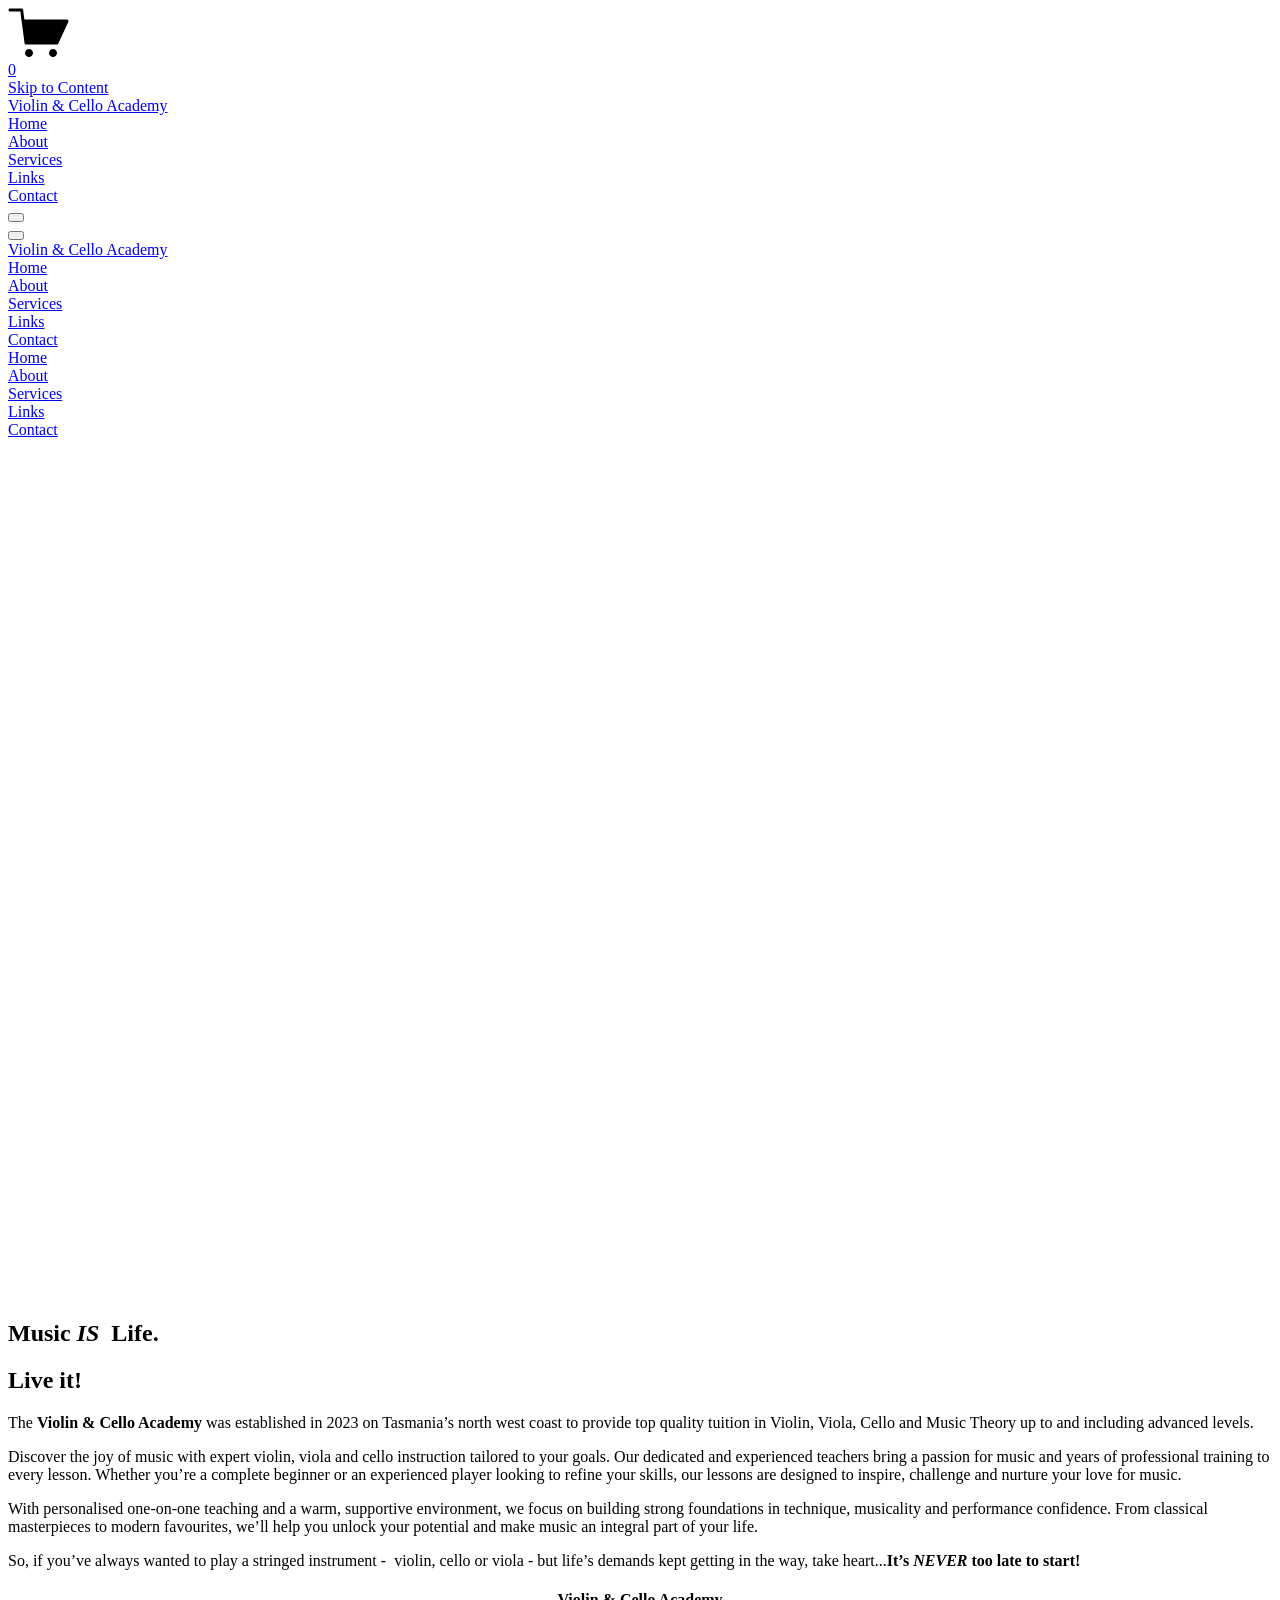
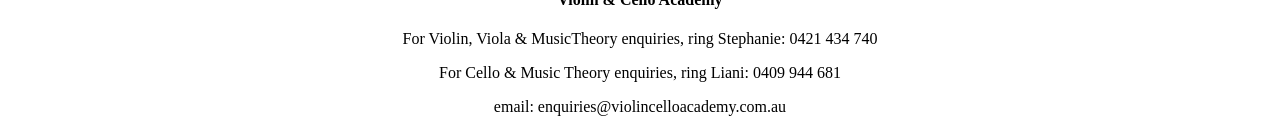
==== index.html @ 0b48187e "Clone violincelloacademy.com.au and add GitHub Pages deploy workflow Co-Authored-By: Claude Opus 4.6" ====
<!doctype html>
<html xmlns:og="http://opengraphprotocol.org/schema/" xmlns:fb="http://www.facebook.com/2008/fbml" lang="en-US"  >
  <head>
    <meta http-equiv="X-UA-Compatible" content="IE=edge,chrome=1">
    <meta name="viewport" content="width=device-width, initial-scale=1">
    <!-- This is Squarespace. --><!-- grouse-turbot-6et5 -->
<base href="">
<meta charset="utf-8" />
<title>Violin &amp; Cello Academy</title>
<meta http-equiv="Accept-CH" content="Sec-CH-UA-Platform-Version, Sec-CH-UA-Model" /><link rel="icon" type="image/x-icon" href="https://images.squarespace-cdn.com/content/v1/60893811b06e27343e6a956f/ae506a14-e5eb-49b5-ad0a-4d10fb053023/favicon.ico?format=100w"/>
<link rel="canonical" href="index.html"/>
<meta property="og:site_name" content="Violin &amp; Cello Academy"/>
<meta property="og:title" content="Violin &amp; Cello Academy"/>
<meta property="og:url" content="https://violincelloacademy.com.au"/>
<meta property="og:type" content="website"/>
<meta itemprop="name" content="Violin &amp; Cello Academy"/>
<meta itemprop="url" content="https://violincelloacademy.com.au"/>
<meta name="twitter:title" content="Violin &amp; Cello Academy"/>
<meta name="twitter:url" content="https://violincelloacademy.com.au"/>
<meta name="twitter:card" content="summary"/>
<meta name="description" content="" />
<link rel="preconnect" href="https://images.squarespace-cdn.com">
<link rel="preconnect" href="https://fonts.gstatic.com" crossorigin>
<link rel="stylesheet" href="https://fonts.googleapis.com/css2?family=Pontano+Sans:ital,wght@0,400;0,700&family=Tenor+Sans:ital,wght@0,400"><script type="text/javascript" crossorigin="anonymous" defer="true" nomodule="nomodule" src="https://assets.squarespace.com/@sqs/polyfiller/1.6/legacy.js"></script>
<script type="text/javascript" crossorigin="anonymous" defer="true" src="https://assets.squarespace.com/@sqs/polyfiller/1.6/modern.js"></script>
<script type="text/javascript">SQUARESPACE_ROLLUPS = {};</script>
<script>(function(rollups, name) { if (!rollups[name]) { rollups[name] = {}; } rollups[name].js = ["//assets.squarespace.com/universal/scripts-compressed/extract-css-runtime-4411d97e43680aef-min.en-US.js"]; })(SQUARESPACE_ROLLUPS, 'squarespace-extract_css_runtime');</script>
<script crossorigin="anonymous" src="https://assets.squarespace.com/universal/scripts-compressed/extract-css-runtime-4411d97e43680aef-min.en-US.js" defer ></script><script>(function(rollups, name) { if (!rollups[name]) { rollups[name] = {}; } rollups[name].js = ["//assets.squarespace.com/universal/scripts-compressed/extract-css-moment-js-vendor-6f2a1f6ec9a41489-min.en-US.js"]; })(SQUARESPACE_ROLLUPS, 'squarespace-extract_css_moment_js_vendor');</script>
<script crossorigin="anonymous" src="https://assets.squarespace.com/universal/scripts-compressed/extract-css-moment-js-vendor-6f2a1f6ec9a41489-min.en-US.js" defer ></script><script>(function(rollups, name) { if (!rollups[name]) { rollups[name] = {}; } rollups[name].js = ["//assets.squarespace.com/universal/scripts-compressed/cldr-resource-pack-22c6db795661f68d-min.en-US.js"]; })(SQUARESPACE_ROLLUPS, 'squarespace-cldr_resource_pack');</script>
<script crossorigin="anonymous" src="https://assets.squarespace.com/universal/scripts-compressed/cldr-resource-pack-22c6db795661f68d-min.en-US.js" defer ></script><script>(function(rollups, name) { if (!rollups[name]) { rollups[name] = {}; } rollups[name].js = ["//assets.squarespace.com/universal/scripts-compressed/common-vendors-stable-b8d716935110c7b2-min.en-US.js"]; })(SQUARESPACE_ROLLUPS, 'squarespace-common_vendors_stable');</script>
<script crossorigin="anonymous" src="https://assets.squarespace.com/universal/scripts-compressed/common-vendors-stable-b8d716935110c7b2-min.en-US.js" defer ></script><script>(function(rollups, name) { if (!rollups[name]) { rollups[name] = {}; } rollups[name].js = ["//assets.squarespace.com/universal/scripts-compressed/common-vendors-8e170465b68f28f0-min.en-US.js"]; })(SQUARESPACE_ROLLUPS, 'squarespace-common_vendors');</script>
<script crossorigin="anonymous" src="https://assets.squarespace.com/universal/scripts-compressed/common-vendors-8e170465b68f28f0-min.en-US.js" defer ></script><script>(function(rollups, name) { if (!rollups[name]) { rollups[name] = {}; } rollups[name].js = ["//assets.squarespace.com/universal/scripts-compressed/common-c2dff74158a8d804-min.en-US.js"]; })(SQUARESPACE_ROLLUPS, 'squarespace-common');</script>
<script crossorigin="anonymous" src="https://assets.squarespace.com/universal/scripts-compressed/common-c2dff74158a8d804-min.en-US.js" defer ></script><script>(function(rollups, name) { if (!rollups[name]) { rollups[name] = {}; } rollups[name].js = ["//assets.squarespace.com/universal/scripts-compressed/performance-efb529d57db762a2-min.en-US.js"]; })(SQUARESPACE_ROLLUPS, 'squarespace-performance');</script>
<script crossorigin="anonymous" src="https://assets.squarespace.com/universal/scripts-compressed/performance-efb529d57db762a2-min.en-US.js" defer ></script><script data-name="static-context">Static = window.Static || {}; Static.SQUARESPACE_CONTEXT = {"betaFeatureFlags":["nested_categories","campaigns_thumbnail_layout","supports_versioned_template_assets","campaigns_table_v2","new_stacked_index","order_status_page_checkout_landing_enabled","enable_form_submission_trigger","override_block_styles","campaigns_new_image_layout_picker","modernized-pdp-m2-enabled","campaigns_merch_state","campaigns_import_discounts","scripts_defer","form_block_first_last_name_required","contacts_and_campaigns_redesign","i18n_beta_website_locales","marketing_automations","enable_modernized_pdp_m3_fluid","campaigns_discount_section_in_automations","member_areas_feature","marketing_landing_page","form_block_first_last_name_show","campaigns_discount_section_in_blasts","enable_modernized_pdp_m3_layout_ux"],"facebookAppId":"314192535267336","facebookApiVersion":"v6.0","rollups":{"squarespace-announcement-bar":{"js":"//assets.squarespace.com/universal/scripts-compressed/announcement-bar-7036317c553af087-min.en-US.js"},"squarespace-audio-player":{"css":"//assets.squarespace.com/universal/styles-compressed/audio-player-b05f5197a871c566-min.en-US.css","js":"//assets.squarespace.com/universal/scripts-compressed/audio-player-8557a39302bfddf9-min.en-US.js"},"squarespace-blog-collection-list":{"css":"//assets.squarespace.com/universal/styles-compressed/blog-collection-list-b4046463b72f34e2-min.en-US.css","js":"//assets.squarespace.com/universal/scripts-compressed/blog-collection-list-9717a2a3829ec4c6-min.en-US.js"},"squarespace-calendar-block-renderer":{"css":"//assets.squarespace.com/universal/styles-compressed/calendar-block-renderer-c3fef2a497c8e56b-min.en-US.css","js":"//assets.squarespace.com/universal/scripts-compressed/calendar-block-renderer-4b11f4047abaefea-min.en-US.js"},"squarespace-chartjs-helpers":{"css":"//assets.squarespace.com/universal/styles-compressed/chartjs-helpers-96b256171ee039c1-min.en-US.css","js":"//assets.squarespace.com/universal/scripts-compressed/chartjs-helpers-9a08e287f640caaa-min.en-US.js"},"squarespace-comments":{"css":"//assets.squarespace.com/universal/styles-compressed/comments-fb3a69bb170a48df-min.en-US.css","js":"//assets.squarespace.com/universal/scripts-compressed/comments-7e46385d9f06c68c-min.en-US.js"},"squarespace-custom-css-popup":{"css":"//assets.squarespace.com/universal/styles-compressed/custom-css-popup-7b81162680d08957-min.en-US.css","js":"//assets.squarespace.com/universal/scripts-compressed/custom-css-popup-cfd81b64cd361e34-min.en-US.js"},"squarespace-dialog":{"css":"//assets.squarespace.com/universal/styles-compressed/dialog-b685267b794639f4-min.en-US.css","js":"//assets.squarespace.com/universal/scripts-compressed/dialog-dbe066ae53513283-min.en-US.js"},"squarespace-events-collection":{"css":"//assets.squarespace.com/universal/styles-compressed/events-collection-c3fef2a497c8e56b-min.en-US.css","js":"//assets.squarespace.com/universal/scripts-compressed/events-collection-ad4b1e1cc6bbc337-min.en-US.js"},"squarespace-form-rendering-utils":{"js":"//assets.squarespace.com/universal/scripts-compressed/form-rendering-utils-8c98a1f7af17a729-min.en-US.js"},"squarespace-forms":{"css":"//assets.squarespace.com/universal/styles-compressed/forms-0afd3c6ac30bbab1-min.en-US.css","js":"//assets.squarespace.com/universal/scripts-compressed/forms-a43b4eaef3ed0f5d-min.en-US.js"},"squarespace-gallery-collection-list":{"css":"//assets.squarespace.com/universal/styles-compressed/gallery-collection-list-b4046463b72f34e2-min.en-US.css","js":"//assets.squarespace.com/universal/scripts-compressed/gallery-collection-list-195636147a67fae1-min.en-US.js"},"squarespace-image-zoom":{"css":"//assets.squarespace.com/universal/styles-compressed/image-zoom-b4046463b72f34e2-min.en-US.css","js":"//assets.squarespace.com/universal/scripts-compressed/image-zoom-58ede0a154aca662-min.en-US.js"},"squarespace-pinterest":{"css":"//assets.squarespace.com/universal/styles-compressed/pinterest-b4046463b72f34e2-min.en-US.css","js":"//assets.squarespace.com/universal/scripts-compressed/pinterest-5a4a606f64606a90-min.en-US.js"},"squarespace-popup-overlay":{"css":"//assets.squarespace.com/universal/styles-compressed/popup-overlay-b742b752f5880972-min.en-US.css","js":"//assets.squarespace.com/universal/scripts-compressed/popup-overlay-77d1b3d78fc5159a-min.en-US.js"},"squarespace-product-quick-view":{"css":"//assets.squarespace.com/universal/styles-compressed/product-quick-view-bbeec24aec38391d-min.en-US.css","js":"//assets.squarespace.com/universal/scripts-compressed/product-quick-view-8c0bcc3d049942c7-min.en-US.js"},"squarespace-products-collection-item-v2":{"css":"//assets.squarespace.com/universal/styles-compressed/products-collection-item-v2-b4046463b72f34e2-min.en-US.css","js":"//assets.squarespace.com/universal/scripts-compressed/products-collection-item-v2-e6cc7cbc59f8b7c8-min.en-US.js"},"squarespace-products-collection-list-v2":{"css":"//assets.squarespace.com/universal/styles-compressed/products-collection-list-v2-b4046463b72f34e2-min.en-US.css","js":"//assets.squarespace.com/universal/scripts-compressed/products-collection-list-v2-ce11cb0ed00f6e66-min.en-US.js"},"squarespace-search-page":{"css":"//assets.squarespace.com/universal/styles-compressed/search-page-90a67fc09b9b32c6-min.en-US.css","js":"//assets.squarespace.com/universal/scripts-compressed/search-page-2ca2c3c222284fb9-min.en-US.js"},"squarespace-search-preview":{"js":"//assets.squarespace.com/universal/scripts-compressed/search-preview-032a7046028aa65f-min.en-US.js"},"squarespace-simple-liking":{"css":"//assets.squarespace.com/universal/styles-compressed/simple-liking-701bf8bbc05ec6aa-min.en-US.css","js":"//assets.squarespace.com/universal/scripts-compressed/simple-liking-b1ba7891c20e15f0-min.en-US.js"},"squarespace-social-buttons":{"css":"//assets.squarespace.com/universal/styles-compressed/social-buttons-95032e5fa98e47a5-min.en-US.css","js":"//assets.squarespace.com/universal/scripts-compressed/social-buttons-70c0792a8605c954-min.en-US.js"},"squarespace-tourdates":{"css":"//assets.squarespace.com/universal/styles-compressed/tourdates-b4046463b72f34e2-min.en-US.css","js":"//assets.squarespace.com/universal/scripts-compressed/tourdates-8d4ca519c4cbc951-min.en-US.js"},"squarespace-website-overlays-manager":{"css":"//assets.squarespace.com/universal/styles-compressed/website-overlays-manager-07ea5a4e004e6710-min.en-US.css","js":"//assets.squarespace.com/universal/scripts-compressed/website-overlays-manager-3854f53130029ad0-min.en-US.js"}},"pageType":2,"website":{"id":"60893811b06e27343e6a956f","identifier":"grouse-turbot-6et5","websiteType":1,"contentModifiedOn":1719291661661,"cloneable":false,"hasBeenCloneable":false,"siteStatus":{},"language":"en-US","translationLocale":"en-US","formattingLocale":"en-US","timeZone":"Australia/Melbourne","machineTimeZoneOffset":36000000,"timeZoneOffset":36000000,"timeZoneAbbr":"AEST","siteTitle":"Violin & Cello Academy","fullSiteTitle":"Violin & Cello Academy","location":{"addressTitle":"Violin Cello Academy","addressLine1":"","addressLine2":"Melbourne, VIC, 3000","addressCountry":"Australia"},"shareButtonOptions":{"7":true,"8":true,"3":true,"1":true,"2":true,"4":true,"6":true},"authenticUrl":"https://violincelloacademy.com.au","internalUrl":"https://grouse-turbot-6et5.squarespace.com","baseUrl":"https://violincelloacademy.com.au","primaryDomain":"violincelloacademy.com.au","sslSetting":3,"isHstsEnabled":true,"socialAccounts":[{"serviceId":64,"addedOn":1619605521743,"profileUrl":"http://www.instagram.com/squarespace","iconEnabled":true,"serviceName":"instagram-unauth"},{"serviceId":60,"addedOn":1619605521750,"profileUrl":"http://www.facebook.com/squarespace","iconEnabled":true,"serviceName":"facebook-unauth"},{"serviceId":69,"addedOn":1619605521758,"profileUrl":"http://youtube.com/squarespace","iconEnabled":true,"serviceName":"youtube-unauth"}],"typekitId":"","statsMigrated":false,"imageMetadataProcessingEnabled":false,"screenshotId":"b9839b041e45f842c70a5bc7c2a6fbe631a58eac61eaa5b15e24e301364d2115","captchaSettings":{"siteKey":"6Le7N0YgAAAAAOYP5Zs63_ICdZ1OD5R7XkNs381u","enabledForDonations":false},"showOwnerLogin":false},"websiteSettings":{"id":"60893811b06e27343e6a9572","websiteId":"60893811b06e27343e6a956f","subjects":[],"country":"AU","state":"","simpleLikingEnabled":true,"popupOverlaySettings":{"style":1,"enabledPages":[]},"commentLikesAllowed":true,"commentAnonAllowed":true,"commentThreaded":true,"commentApprovalRequired":false,"commentAvatarsOn":true,"commentSortType":2,"commentFlagThreshold":0,"commentFlagsAllowed":true,"commentEnableByDefault":true,"commentDisableAfterDaysDefault":0,"disqusShortname":"","commentsEnabled":false,"contactPhoneNumber":"+61 421 434 740","businessHours":{"monday":{"text":"12:00 - 20:00","ranges":[{"from":720,"to":1200}]},"tuesday":{"text":"12:00 - 20:00","ranges":[{"from":720,"to":1200}]},"wednesday":{"text":"","ranges":[{}]},"thursday":{"text":"12:00 - 20:00","ranges":[{"from":720,"to":1200}]},"friday":{"text":"12:00 - 20:00","ranges":[{"from":720,"to":1200}]},"saturday":{"text":"12:00 - 20:00","ranges":[{"from":720,"to":1200}]},"sunday":{"text":"","ranges":[{}]}},"storeSettings":{"returnPolicy":null,"termsOfService":null,"privacyPolicy":null,"expressCheckout":false,"continueShoppingLinkUrl":"/","useLightCart":false,"showNoteField":false,"shippingCountryDefaultValue":"US","billToShippingDefaultValue":false,"showShippingPhoneNumber":true,"isShippingPhoneRequired":false,"showBillingPhoneNumber":true,"isBillingPhoneRequired":false,"currenciesSupported":["USD","CAD","GBP","AUD","EUR","CHF","NOK","SEK","DKK","NZD","SGD","MXN","HKD","CZK","ILS","MYR","RUB","PHP","PLN","THB","BRL","ARS","COP","IDR","INR","JPY","ZAR"],"defaultCurrency":"USD","selectedCurrency":"AUD","measurementStandard":2,"showCustomCheckoutForm":false,"checkoutPageMarketingOptInEnabled":false,"enableMailingListOptInByDefault":false,"sameAsRetailLocation":false,"merchandisingSettings":{"scarcityEnabledOnProductItems":false,"scarcityEnabledOnProductBlocks":false,"scarcityMessageType":"DEFAULT_SCARCITY_MESSAGE","scarcityThreshold":10,"multipleQuantityAllowedForServices":true,"restockNotificationsEnabled":false,"restockNotificationsSuccessText":"","restockNotificationsMailingListSignUpEnabled":false,"relatedProductsEnabled":false,"relatedProductsOrdering":"random","soldOutVariantsDropdownDisabled":false,"productComposerOptedIn":false,"productComposerABTestOptedOut":false,"productReviewsEnabled":false,"displayImportedProductReviewsEnabled":false,"hasOptedToCollectNativeReviews":false},"minimumOrderSubtotalEnabled":false,"minimumOrderSubtotal":{"currency":"AUD","value":"0.00"},"addToCartConfirmationType":2,"isLive":false,"multipleQuantityAllowedForServices":true},"useEscapeKeyToLogin":false,"ssBadgeType":1,"ssBadgePosition":4,"ssBadgeVisibility":1,"ssBadgeDevices":1,"pinterestOverlayOptions":{"mode":"disabled"},"userAccountsSettings":{"loginAllowed":false,"signupAllowed":false}},"cookieSettings":{"isCookieBannerEnabled":false,"isRestrictiveCookiePolicyEnabled":false,"cookieBannerText":"","cookieBannerTheme":"","cookieBannerVariant":"","cookieBannerPosition":"","cookieBannerCtaVariant":"","cookieBannerCtaText":"","cookieBannerAcceptType":"OPT_IN","cookieBannerOptOutCtaText":"","cookieBannerHasOptOut":false,"cookieBannerHasManageCookies":true,"cookieBannerManageCookiesLabel":"","cookieBannerSavedPreferencesText":"","cookieBannerSavedPreferencesLayout":"PILL"},"websiteCloneable":false,"collection":{"title":"Home","id":"608938296335e761de920183","fullUrl":"/","type":10,"permissionType":1},"subscribed":false,"appDomain":"squarespace.com","templateTweakable":true,"tweakJSON":{"form-use-theme-colors":"false","header-logo-height":"20px","header-mobile-logo-max-height":"30px","header-vert-padding":"2.4vw","header-width":"Full","maxPageWidth":"2000px","mobile-header-vert-padding":"6vw","pagePadding":"3vw","tweak-blog-alternating-side-by-side-image-aspect-ratio":"1:1 Square","tweak-blog-alternating-side-by-side-image-spacing":"6%","tweak-blog-alternating-side-by-side-meta-spacing":"20px","tweak-blog-alternating-side-by-side-primary-meta":"Categories","tweak-blog-alternating-side-by-side-read-more-spacing":"20px","tweak-blog-alternating-side-by-side-secondary-meta":"Date","tweak-blog-basic-grid-columns":"2","tweak-blog-basic-grid-image-aspect-ratio":"3:2 Standard","tweak-blog-basic-grid-image-spacing":"50px","tweak-blog-basic-grid-meta-spacing":"37px","tweak-blog-basic-grid-primary-meta":"Categories","tweak-blog-basic-grid-read-more-spacing":"37px","tweak-blog-basic-grid-secondary-meta":"Date","tweak-blog-item-custom-width":"55","tweak-blog-item-show-author-profile":"false","tweak-blog-item-width":"Custom","tweak-blog-masonry-columns":"2","tweak-blog-masonry-horizontal-spacing":"150px","tweak-blog-masonry-image-spacing":"40px","tweak-blog-masonry-meta-spacing":"20px","tweak-blog-masonry-primary-meta":"Categories","tweak-blog-masonry-read-more-spacing":"11px","tweak-blog-masonry-secondary-meta":"None","tweak-blog-masonry-vertical-spacing":"110px","tweak-blog-side-by-side-image-aspect-ratio":"1:1 Square","tweak-blog-side-by-side-image-spacing":"6%","tweak-blog-side-by-side-meta-spacing":"20px","tweak-blog-side-by-side-primary-meta":"Categories","tweak-blog-side-by-side-read-more-spacing":"20px","tweak-blog-side-by-side-secondary-meta":"Date","tweak-blog-single-column-image-spacing":"50px","tweak-blog-single-column-meta-spacing":"30px","tweak-blog-single-column-primary-meta":"Categories","tweak-blog-single-column-read-more-spacing":"30px","tweak-blog-single-column-secondary-meta":"Date","tweak-events-stacked-show-thumbnails":"true","tweak-events-stacked-thumbnail-size":"3:2 Standard","tweak-fixed-header":"true","tweak-fixed-header-style":"Basic","tweak-global-animations-animation-curve":"ease","tweak-global-animations-animation-delay":"0.6s","tweak-global-animations-animation-duration":"0.90s","tweak-global-animations-animation-style":"fade","tweak-global-animations-animation-type":"fade","tweak-global-animations-complexity-level":"detailed","tweak-global-animations-enabled":"true","tweak-portfolio-grid-basic-custom-height":"50","tweak-portfolio-grid-overlay-custom-height":"50","tweak-portfolio-hover-follow-acceleration":"10%","tweak-portfolio-hover-follow-animation-duration":"Medium","tweak-portfolio-hover-follow-animation-type":"Fade","tweak-portfolio-hover-follow-delimiter":"Hyphen","tweak-portfolio-hover-follow-front":"false","tweak-portfolio-hover-follow-layout":"Inline","tweak-portfolio-hover-follow-size":"93","tweak-portfolio-hover-follow-text-spacing-x":"1.5","tweak-portfolio-hover-follow-text-spacing-y":"1.5","tweak-portfolio-hover-static-animation-duration":"Medium","tweak-portfolio-hover-static-animation-type":"Scale Up","tweak-portfolio-hover-static-delimiter":"Forward Slash","tweak-portfolio-hover-static-front":"false","tweak-portfolio-hover-static-layout":"Stacked","tweak-portfolio-hover-static-size":"75","tweak-portfolio-hover-static-text-spacing-x":"1.5","tweak-portfolio-hover-static-text-spacing-y":"1.5","tweak-portfolio-index-background-animation-duration":"Medium","tweak-portfolio-index-background-animation-type":"Fade","tweak-portfolio-index-background-custom-height":"50","tweak-portfolio-index-background-delimiter":"None","tweak-portfolio-index-background-height":"Large","tweak-portfolio-index-background-horizontal-alignment":"Center","tweak-portfolio-index-background-link-format":"Stacked","tweak-portfolio-index-background-persist":"false","tweak-portfolio-index-background-vertical-alignment":"Middle","tweak-portfolio-index-background-width":"Full","tweak-transparent-header":"false"},"templateId":"5c5a519771c10ba3470d8101","templateVersion":"7.1","pageFeatures":[1,2,4],"gmRenderKey":"QUl6YVN5Q0JUUk9xNkx1dkZfSUUxcjQ2LVQ0QWVUU1YtMGQ3bXk4","templateScriptsRootUrl":"https://static1.squarespace.com/static/vta/5c5a519771c10ba3470d8101/scripts/","impersonatedSession":false,"tzData":{"zones":[[600,"AV","AE%sT",null]],"rules":{"AV":[[1995,2005,null,"Mar","lastSun","2:00s","0","S"],[2001,2007,null,"Oct","lastSun","2:00s","1:00","D"],[2006,"only",null,"Apr","Sun>=1","2:00s","0","S"],[2007,"only",null,"Mar","lastSun","2:00s","0","S"],[2008,"max",null,"Apr","Sun>=1","2:00s","0","S"],[2008,"max",null,"Oct","Sun>=1","2:00s","1:00","D"]]}},"showAnnouncementBar":false,"recaptchaEnterpriseContext":{"recaptchaEnterpriseSiteKey":"6LdDFQwjAAAAAPigEvvPgEVbb7QBm-TkVJdDTlAv"},"i18nContext":{"timeZoneData":{"id":"Australia/Melbourne","name":"Eastern Australia Time"}},"env":"PRODUCTION","visitorFormContext":{"formFieldFormats":{"initialPhoneFormat":{"id":0,"type":"PHONE_NUMBER","country":"AU","labelLocale":"en-US","fields":[{"type":"FIELD","label":"1","identifier":"1","length":1,"required":false,"metadata":{}},{"type":"SEPARATOR","label":" ","identifier":"Space","length":0,"required":false,"metadata":{}},{"type":"FIELD","label":"2","identifier":"2","length":4,"required":false,"metadata":{}},{"type":"SEPARATOR","label":" ","identifier":"Space","length":0,"required":false,"metadata":{}},{"type":"FIELD","label":"3","identifier":"3","length":15,"required":false,"metadata":{}}]},"initialNameOrder":"GIVEN_FIRST","initialAddressFormat":{"id":0,"type":"ADDRESS","country":"AU","labelLocale":"en","fields":[{"type":"FIELD","label":"Address Line 1","identifier":"Line1","length":0,"required":true,"metadata":{"autocomplete":"address-line1"}},{"type":"SEPARATOR","label":"\n","identifier":"Newline","length":0,"required":false,"metadata":{}},{"type":"FIELD","label":"Address Line 2","identifier":"Line2","length":0,"required":false,"metadata":{"autocomplete":"address-line2"}},{"type":"SEPARATOR","label":"\n","identifier":"Newline","length":0,"required":false,"metadata":{}},{"type":"FIELD","label":"Suburb","identifier":"City","length":0,"required":true,"metadata":{"autocomplete":"address-level2"}},{"type":"SEPARATOR","label":" ","identifier":"Space","length":0,"required":false,"metadata":{}},{"type":"FIELD","label":"State","identifier":"State","length":0,"required":true,"metadata":{"autocomplete":"address-level1"}},{"type":"SEPARATOR","label":" ","identifier":"Space","length":0,"required":false,"metadata":{}},{"type":"FIELD","label":"Postcode","identifier":"Zip","length":0,"required":true,"metadata":{"autocomplete":"postal-code"}}]},"countries":[{"name":"Afghanistan","code":"AF","phoneCode":"+93"},{"name":"\u00C5land Islands","code":"AX","phoneCode":"+358"},{"name":"Albania","code":"AL","phoneCode":"+355"},{"name":"Algeria","code":"DZ","phoneCode":"+213"},{"name":"American Samoa","code":"AS","phoneCode":"+1"},{"name":"Andorra","code":"AD","phoneCode":"+376"},{"name":"Angola","code":"AO","phoneCode":"+244"},{"name":"Anguilla","code":"AI","phoneCode":"+1"},{"name":"Antigua & Barbuda","code":"AG","phoneCode":"+1"},{"name":"Argentina","code":"AR","phoneCode":"+54"},{"name":"Armenia","code":"AM","phoneCode":"+374"},{"name":"Aruba","code":"AW","phoneCode":"+297"},{"name":"Ascension Island","code":"AC","phoneCode":"+247"},{"name":"Australia","code":"AU","phoneCode":"+61"},{"name":"Austria","code":"AT","phoneCode":"+43"},{"name":"Azerbaijan","code":"AZ","phoneCode":"+994"},{"name":"Bahamas","code":"BS","phoneCode":"+1"},{"name":"Bahrain","code":"BH","phoneCode":"+973"},{"name":"Bangladesh","code":"BD","phoneCode":"+880"},{"name":"Barbados","code":"BB","phoneCode":"+1"},{"name":"Belarus","code":"BY","phoneCode":"+375"},{"name":"Belgium","code":"BE","phoneCode":"+32"},{"name":"Belize","code":"BZ","phoneCode":"+501"},{"name":"Benin","code":"BJ","phoneCode":"+229"},{"name":"Bermuda","code":"BM","phoneCode":"+1"},{"name":"Bhutan","code":"BT","phoneCode":"+975"},{"name":"Bolivia","code":"BO","phoneCode":"+591"},{"name":"Bosnia & Herzegovina","code":"BA","phoneCode":"+387"},{"name":"Botswana","code":"BW","phoneCode":"+267"},{"name":"Brazil","code":"BR","phoneCode":"+55"},{"name":"British Indian Ocean Territory","code":"IO","phoneCode":"+246"},{"name":"British Virgin Islands","code":"VG","phoneCode":"+1"},{"name":"Brunei","code":"BN","phoneCode":"+673"},{"name":"Bulgaria","code":"BG","phoneCode":"+359"},{"name":"Burkina Faso","code":"BF","phoneCode":"+226"},{"name":"Burundi","code":"BI","phoneCode":"+257"},{"name":"Cambodia","code":"KH","phoneCode":"+855"},{"name":"Cameroon","code":"CM","phoneCode":"+237"},{"name":"Canada","code":"CA","phoneCode":"+1"},{"name":"Cape Verde","code":"CV","phoneCode":"+238"},{"name":"Caribbean Netherlands","code":"BQ","phoneCode":"+599"},{"name":"Cayman Islands","code":"KY","phoneCode":"+1"},{"name":"Central African Republic","code":"CF","phoneCode":"+236"},{"name":"Chad","code":"TD","phoneCode":"+235"},{"name":"Chile","code":"CL","phoneCode":"+56"},{"name":"China","code":"CN","phoneCode":"+86"},{"name":"Christmas Island","code":"CX","phoneCode":"+61"},{"name":"Cocos (Keeling) Islands","code":"CC","phoneCode":"+61"},{"name":"Colombia","code":"CO","phoneCode":"+57"},{"name":"Comoros","code":"KM","phoneCode":"+269"},{"name":"Congo - Brazzaville","code":"CG","phoneCode":"+242"},{"name":"Congo - Kinshasa","code":"CD","phoneCode":"+243"},{"name":"Cook Islands","code":"CK","phoneCode":"+682"},{"name":"Costa Rica","code":"CR","phoneCode":"+506"},{"name":"C\u00F4te d\u2019Ivoire","code":"CI","phoneCode":"+225"},{"name":"Croatia","code":"HR","phoneCode":"+385"},{"name":"Cuba","code":"CU","phoneCode":"+53"},{"name":"Cura\u00E7ao","code":"CW","phoneCode":"+599"},{"name":"Cyprus","code":"CY","phoneCode":"+357"},{"name":"Czechia","code":"CZ","phoneCode":"+420"},{"name":"Denmark","code":"DK","phoneCode":"+45"},{"name":"Djibouti","code":"DJ","phoneCode":"+253"},{"name":"Dominica","code":"DM","phoneCode":"+1"},{"name":"Dominican Republic","code":"DO","phoneCode":"+1"},{"name":"Ecuador","code":"EC","phoneCode":"+593"},{"name":"Egypt","code":"EG","phoneCode":"+20"},{"name":"El Salvador","code":"SV","phoneCode":"+503"},{"name":"Equatorial Guinea","code":"GQ","phoneCode":"+240"},{"name":"Eritrea","code":"ER","phoneCode":"+291"},{"name":"Estonia","code":"EE","phoneCode":"+372"},{"name":"Eswatini","code":"SZ","phoneCode":"+268"},{"name":"Ethiopia","code":"ET","phoneCode":"+251"},{"name":"Falkland Islands","code":"FK","phoneCode":"+500"},{"name":"Faroe Islands","code":"FO","phoneCode":"+298"},{"name":"Fiji","code":"FJ","phoneCode":"+679"},{"name":"Finland","code":"FI","phoneCode":"+358"},{"name":"France","code":"FR","phoneCode":"+33"},{"name":"French Guiana","code":"GF","phoneCode":"+594"},{"name":"French Polynesia","code":"PF","phoneCode":"+689"},{"name":"Gabon","code":"GA","phoneCode":"+241"},{"name":"Gambia","code":"GM","phoneCode":"+220"},{"name":"Georgia","code":"GE","phoneCode":"+995"},{"name":"Germany","code":"DE","phoneCode":"+49"},{"name":"Ghana","code":"GH","phoneCode":"+233"},{"name":"Gibraltar","code":"GI","phoneCode":"+350"},{"name":"Greece","code":"GR","phoneCode":"+30"},{"name":"Greenland","code":"GL","phoneCode":"+299"},{"name":"Grenada","code":"GD","phoneCode":"+1"},{"name":"Guadeloupe","code":"GP","phoneCode":"+590"},{"name":"Guam","code":"GU","phoneCode":"+1"},{"name":"Guatemala","code":"GT","phoneCode":"+502"},{"name":"Guernsey","code":"GG","phoneCode":"+44"},{"name":"Guinea","code":"GN","phoneCode":"+224"},{"name":"Guinea-Bissau","code":"GW","phoneCode":"+245"},{"name":"Guyana","code":"GY","phoneCode":"+592"},{"name":"Haiti","code":"HT","phoneCode":"+509"},{"name":"Honduras","code":"HN","phoneCode":"+504"},{"name":"Hong Kong SAR China","code":"HK","phoneCode":"+852"},{"name":"Hungary","code":"HU","phoneCode":"+36"},{"name":"Iceland","code":"IS","phoneCode":"+354"},{"name":"India","code":"IN","phoneCode":"+91"},{"name":"Indonesia","code":"ID","phoneCode":"+62"},{"name":"Iran","code":"IR","phoneCode":"+98"},{"name":"Iraq","code":"IQ","phoneCode":"+964"},{"name":"Ireland","code":"IE","phoneCode":"+353"},{"name":"Isle of Man","code":"IM","phoneCode":"+44"},{"name":"Israel","code":"IL","phoneCode":"+972"},{"name":"Italy","code":"IT","phoneCode":"+39"},{"name":"Jamaica","code":"JM","phoneCode":"+1"},{"name":"Japan","code":"JP","phoneCode":"+81"},{"name":"Jersey","code":"JE","phoneCode":"+44"},{"name":"Jordan","code":"JO","phoneCode":"+962"},{"name":"Kazakhstan","code":"KZ","phoneCode":"+7"},{"name":"Kenya","code":"KE","phoneCode":"+254"},{"name":"Kiribati","code":"KI","phoneCode":"+686"},{"name":"Kosovo","code":"XK","phoneCode":"+383"},{"name":"Kuwait","code":"KW","phoneCode":"+965"},{"name":"Kyrgyzstan","code":"KG","phoneCode":"+996"},{"name":"Laos","code":"LA","phoneCode":"+856"},{"name":"Latvia","code":"LV","phoneCode":"+371"},{"name":"Lebanon","code":"LB","phoneCode":"+961"},{"name":"Lesotho","code":"LS","phoneCode":"+266"},{"name":"Liberia","code":"LR","phoneCode":"+231"},{"name":"Libya","code":"LY","phoneCode":"+218"},{"name":"Liechtenstein","code":"LI","phoneCode":"+423"},{"name":"Lithuania","code":"LT","phoneCode":"+370"},{"name":"Luxembourg","code":"LU","phoneCode":"+352"},{"name":"Macao SAR China","code":"MO","phoneCode":"+853"},{"name":"Madagascar","code":"MG","phoneCode":"+261"},{"name":"Malawi","code":"MW","phoneCode":"+265"},{"name":"Malaysia","code":"MY","phoneCode":"+60"},{"name":"Maldives","code":"MV","phoneCode":"+960"},{"name":"Mali","code":"ML","phoneCode":"+223"},{"name":"Malta","code":"MT","phoneCode":"+356"},{"name":"Marshall Islands","code":"MH","phoneCode":"+692"},{"name":"Martinique","code":"MQ","phoneCode":"+596"},{"name":"Mauritania","code":"MR","phoneCode":"+222"},{"name":"Mauritius","code":"MU","phoneCode":"+230"},{"name":"Mayotte","code":"YT","phoneCode":"+262"},{"name":"Mexico","code":"MX","phoneCode":"+52"},{"name":"Micronesia","code":"FM","phoneCode":"+691"},{"name":"Moldova","code":"MD","phoneCode":"+373"},{"name":"Monaco","code":"MC","phoneCode":"+377"},{"name":"Mongolia","code":"MN","phoneCode":"+976"},{"name":"Montenegro","code":"ME","phoneCode":"+382"},{"name":"Montserrat","code":"MS","phoneCode":"+1"},{"name":"Morocco","code":"MA","phoneCode":"+212"},{"name":"Mozambique","code":"MZ","phoneCode":"+258"},{"name":"Myanmar (Burma)","code":"MM","phoneCode":"+95"},{"name":"Namibia","code":"NA","phoneCode":"+264"},{"name":"Nauru","code":"NR","phoneCode":"+674"},{"name":"Nepal","code":"NP","phoneCode":"+977"},{"name":"Netherlands","code":"NL","phoneCode":"+31"},{"name":"New Caledonia","code":"NC","phoneCode":"+687"},{"name":"New Zealand","code":"NZ","phoneCode":"+64"},{"name":"Nicaragua","code":"NI","phoneCode":"+505"},{"name":"Niger","code":"NE","phoneCode":"+227"},{"name":"Nigeria","code":"NG","phoneCode":"+234"},{"name":"Niue","code":"NU","phoneCode":"+683"},{"name":"Norfolk Island","code":"NF","phoneCode":"+672"},{"name":"Northern Mariana Islands","code":"MP","phoneCode":"+1"},{"name":"North Korea","code":"KP","phoneCode":"+850"},{"name":"North Macedonia","code":"MK","phoneCode":"+389"},{"name":"Norway","code":"NO","phoneCode":"+47"},{"name":"Oman","code":"OM","phoneCode":"+968"},{"name":"Pakistan","code":"PK","phoneCode":"+92"},{"name":"Palau","code":"PW","phoneCode":"+680"},{"name":"Palestinian Territories","code":"PS","phoneCode":"+970"},{"name":"Panama","code":"PA","phoneCode":"+507"},{"name":"Papua New Guinea","code":"PG","phoneCode":"+675"},{"name":"Paraguay","code":"PY","phoneCode":"+595"},{"name":"Peru","code":"PE","phoneCode":"+51"},{"name":"Philippines","code":"PH","phoneCode":"+63"},{"name":"Poland","code":"PL","phoneCode":"+48"},{"name":"Portugal","code":"PT","phoneCode":"+351"},{"name":"Puerto Rico","code":"PR","phoneCode":"+1"},{"name":"Qatar","code":"QA","phoneCode":"+974"},{"name":"R\u00E9union","code":"RE","phoneCode":"+262"},{"name":"Romania","code":"RO","phoneCode":"+40"},{"name":"Russia","code":"RU","phoneCode":"+7"},{"name":"Rwanda","code":"RW","phoneCode":"+250"},{"name":"Samoa","code":"WS","phoneCode":"+685"},{"name":"San Marino","code":"SM","phoneCode":"+378"},{"name":"S\u00E3o Tom\u00E9 & Pr\u00EDncipe","code":"ST","phoneCode":"+239"},{"name":"Saudi Arabia","code":"SA","phoneCode":"+966"},{"name":"Senegal","code":"SN","phoneCode":"+221"},{"name":"Serbia","code":"RS","phoneCode":"+381"},{"name":"Seychelles","code":"SC","phoneCode":"+248"},{"name":"Sierra Leone","code":"SL","phoneCode":"+232"},{"name":"Singapore","code":"SG","phoneCode":"+65"},{"name":"Sint Maarten","code":"SX","phoneCode":"+1"},{"name":"Slovakia","code":"SK","phoneCode":"+421"},{"name":"Slovenia","code":"SI","phoneCode":"+386"},{"name":"Solomon Islands","code":"SB","phoneCode":"+677"},{"name":"Somalia","code":"SO","phoneCode":"+252"},{"name":"South Africa","code":"ZA","phoneCode":"+27"},{"name":"South Korea","code":"KR","phoneCode":"+82"},{"name":"South Sudan","code":"SS","phoneCode":"+211"},{"name":"Spain","code":"ES","phoneCode":"+34"},{"name":"Sri Lanka","code":"LK","phoneCode":"+94"},{"name":"St. Barth\u00E9lemy","code":"BL","phoneCode":"+590"},{"name":"St. Helena","code":"SH","phoneCode":"+290"},{"name":"St. Kitts & Nevis","code":"KN","phoneCode":"+1"},{"name":"St. Lucia","code":"LC","phoneCode":"+1"},{"name":"St. Martin","code":"MF","phoneCode":"+590"},{"name":"St. Pierre & Miquelon","code":"PM","phoneCode":"+508"},{"name":"St. Vincent & Grenadines","code":"VC","phoneCode":"+1"},{"name":"Sudan","code":"SD","phoneCode":"+249"},{"name":"Suriname","code":"SR","phoneCode":"+597"},{"name":"Svalbard & Jan Mayen","code":"SJ","phoneCode":"+47"},{"name":"Sweden","code":"SE","phoneCode":"+46"},{"name":"Switzerland","code":"CH","phoneCode":"+41"},{"name":"Syria","code":"SY","phoneCode":"+963"},{"name":"Taiwan","code":"TW","phoneCode":"+886"},{"name":"Tajikistan","code":"TJ","phoneCode":"+992"},{"name":"Tanzania","code":"TZ","phoneCode":"+255"},{"name":"Thailand","code":"TH","phoneCode":"+66"},{"name":"Timor-Leste","code":"TL","phoneCode":"+670"},{"name":"Togo","code":"TG","phoneCode":"+228"},{"name":"Tokelau","code":"TK","phoneCode":"+690"},{"name":"Tonga","code":"TO","phoneCode":"+676"},{"name":"Trinidad & Tobago","code":"TT","phoneCode":"+1"},{"name":"Tristan da Cunha","code":"TA","phoneCode":"+290"},{"name":"Tunisia","code":"TN","phoneCode":"+216"},{"name":"T\u00FCrkiye","code":"TR","phoneCode":"+90"},{"name":"Turkmenistan","code":"TM","phoneCode":"+993"},{"name":"Turks & Caicos Islands","code":"TC","phoneCode":"+1"},{"name":"Tuvalu","code":"TV","phoneCode":"+688"},{"name":"U.S. Virgin Islands","code":"VI","phoneCode":"+1"},{"name":"Uganda","code":"UG","phoneCode":"+256"},{"name":"Ukraine","code":"UA","phoneCode":"+380"},{"name":"United Arab Emirates","code":"AE","phoneCode":"+971"},{"name":"United Kingdom","code":"GB","phoneCode":"+44"},{"name":"United States","code":"US","phoneCode":"+1"},{"name":"Uruguay","code":"UY","phoneCode":"+598"},{"name":"Uzbekistan","code":"UZ","phoneCode":"+998"},{"name":"Vanuatu","code":"VU","phoneCode":"+678"},{"name":"Vatican City","code":"VA","phoneCode":"+39"},{"name":"Venezuela","code":"VE","phoneCode":"+58"},{"name":"Vietnam","code":"VN","phoneCode":"+84"},{"name":"Wallis & Futuna","code":"WF","phoneCode":"+681"},{"name":"Western Sahara","code":"EH","phoneCode":"+212"},{"name":"Yemen","code":"YE","phoneCode":"+967"},{"name":"Zambia","code":"ZM","phoneCode":"+260"},{"name":"Zimbabwe","code":"ZW","phoneCode":"+263"}]},"localizedStrings":{"validation":{"noValidSelection":"A valid selection must be made.","invalidUrl":"Must be a valid URL.","stringTooLong":"Value should have a length no longer than {0}.","containsInvalidKey":"{0} contains an invalid key.","invalidTwitterUsername":"Must be a valid Twitter username.","valueOutsideRange":"Value must be in the range {0} to {1}.","invalidPassword":"Passwords should not contain whitespace.","missingRequiredSubfields":"{0} is missing required subfields: {1}","invalidCurrency":"Currency value should be formatted like 1234 or 123.99.","invalidMapSize":"Value should contain exactly {0} elements.","subfieldsRequired":"All fields in {0} are required.","formSubmissionFailed":"Form submission failed. Review the following information: {0}.","invalidCountryCode":"Country code should have an optional plus and up to 4 digits.","invalidDate":"This is not a real date.","required":"{0} is required.","invalidStringLength":"Value should be {0} characters long.","invalidEmail":"Email addresses should follow the format user@domain.com.","invalidListLength":"Value should be {0} elements long.","allEmpty":"Please fill out at least one form field.","missingRequiredQuestion":"Missing a required question.","invalidQuestion":"Contained an invalid question.","captchaFailure":"Captcha validation failed. Please try again.","stringTooShort":"Value should have a length of at least {0}.","invalid":"{0} is not valid.","formErrors":"Form Errors","containsInvalidValue":"{0} contains an invalid value.","invalidUnsignedNumber":"Numbers must contain only digits and no other characters.","invalidName":"Valid names contain only letters, numbers, spaces, ', or - characters."},"submit":"Submit","status":{"title":"{@} Block","learnMore":"Learn more"},"name":{"firstName":"First Name","lastName":"Last Name"},"lightbox":{"openForm":"Open Form"},"likert":{"agree":"Agree","stronglyDisagree":"Strongly Disagree","disagree":"Disagree","stronglyAgree":"Strongly Agree","neutral":"Neutral"},"time":{"am":"AM","second":"Second","pm":"PM","minute":"Minute","amPm":"AM/PM","hour":"Hour"},"notFound":"Form not found.","date":{"yyyy":"YYYY","year":"Year","mm":"MM","day":"Day","month":"Month","dd":"DD"},"phone":{"country":"Country","number":"Number","prefix":"Prefix","areaCode":"Area Code","line":"Line"},"submitError":"Unable to submit form. Please try again later.","address":{"stateProvince":"State/Province","country":"Country","zipPostalCode":"Zip/Postal Code","address2":"Address 2","address1":"Address 1","city":"City"},"email":{"signUp":"Sign up for news and updates"},"cannotSubmitDemoForm":"This is a demo form and cannot be submitted.","required":"(required)","invalidData":"Invalid form data."}}};</script><link rel="stylesheet" type="text/css" href="https://definitions.sqspcdn.com/website-component-definition/static-assets/website.components.html/9330f36a-b278-41f5-87d4-cfc393327b28_420/website.components.html.styles.css"/><script defer src="https://definitions.sqspcdn.com/website-component-definition/static-assets/website.components.html/9330f36a-b278-41f5-87d4-cfc393327b28_420/website.components.html.visitor.js"></script><script type="application/ld+json">{"url":"https://violincelloacademy.com.au","name":"Violin & Cello Academy","@context":"http://schema.org","@type":"WebSite"}</script><script type="application/ld+json">{"legalName":"Violin Cello Academy","address":"Melbourne, VIC, 3000\nAustralia","email":"contact@violincelloacademy.com","telephone":"+61 421 434 740","sameAs":["http://www.instagram.com/squarespace","http://www.facebook.com/squarespace","http://youtube.com/squarespace"],"@context":"http://schema.org","@type":"Organization"}</script><script type="application/ld+json">{"address":"Melbourne, VIC, 3000\nAustralia","name":"Violin Cello Academy","openingHours":"Mo 12:00-20:00, Tu 12:00-20:00, , Th 12:00-20:00, Fr 12:00-20:00, Sa 12:00-20:00, ","@context":"http://schema.org","@type":"LocalBusiness"}</script><link rel="stylesheet" type="text/css" href="https://static1.squarespace.com/static/versioned-site-css/60893811b06e27343e6a956f/56/5c5a519771c10ba3470d8101/60893811b06e27343e6a958a/1770/site.css?nocustom=true"/><script>Static.COOKIE_BANNER_CAPABLE = true;</script>
<!-- End of Squarespace Headers -->
    <link rel="stylesheet" type="text/css" href="https://static1.squarespace.com/static/vta/5c5a519771c10ba3470d8101/versioned-assets/1775761119479-MQOID49W7RCDTME7SSD0/static.css">
  </head>

  <body
    id="collection-608938296335e761de920183"
    class="
      tweak-blog-alternating-side-by-side-width-full tweak-blog-alternating-side-by-side-image-aspect-ratio-11-square tweak-blog-alternating-side-by-side-text-alignment-left tweak-blog-alternating-side-by-side-read-more-style-show tweak-blog-alternating-side-by-side-image-text-alignment-middle tweak-blog-alternating-side-by-side-delimiter-bullet tweak-blog-alternating-side-by-side-meta-position-top tweak-blog-alternating-side-by-side-primary-meta-categories tweak-blog-alternating-side-by-side-secondary-meta-date tweak-blog-alternating-side-by-side-excerpt-show image-block-poster-text-alignment-left image-block-card-content-position-center image-block-card-text-alignment-left image-block-overlap-content-position-center image-block-overlap-text-alignment-left image-block-collage-content-position-top image-block-collage-text-alignment-left image-block-stack-text-alignment-left  form-field-style-solid form-field-shape-square form-field-border-all form-field-checkbox-type-icon form-field-checkbox-fill-solid form-field-checkbox-color-inverted form-field-checkbox-shape-square form-field-checkbox-layout-stack form-field-radio-type-icon form-field-radio-fill-solid form-field-radio-color-normal form-field-radio-shape-pill form-field-radio-layout-stack form-field-survey-fill-solid form-field-survey-color-normal form-field-survey-shape-pill form-field-hover-focus-outline form-submit-button-style-label tweak-global-animations-enabled tweak-global-animations-complexity-level-detailed tweak-global-animations-animation-style-fade tweak-global-animations-animation-type-fade tweak-global-animations-animation-curve-ease tweak-blog-masonry-width-full tweak-blog-masonry-text-alignment-center tweak-blog-masonry-primary-meta-categories tweak-blog-masonry-secondary-meta-none tweak-blog-masonry-meta-position-top tweak-blog-masonry-read-more-style-show tweak-blog-masonry-delimiter-space tweak-blog-masonry-image-placement-above tweak-blog-masonry-excerpt-hide tweak-portfolio-grid-overlay-width-inset tweak-portfolio-grid-overlay-height-small tweak-portfolio-grid-overlay-image-aspect-ratio-11-square tweak-portfolio-grid-overlay-text-placement-top-left tweak-portfolio-grid-overlay-show-text-before-hover tweak-blog-single-column-width-full tweak-blog-single-column-text-alignment-center tweak-blog-single-column-image-placement-above tweak-blog-single-column-delimiter-bullet tweak-blog-single-column-read-more-style-show tweak-blog-single-column-primary-meta-categories tweak-blog-single-column-secondary-meta-date tweak-blog-single-column-meta-position-top tweak-blog-single-column-content-full-post header-width-full  tweak-fixed-header tweak-fixed-header-style-basic tweak-blog-item-width-custom tweak-blog-item-text-alignment-center tweak-blog-item-meta-position-above-title tweak-blog-item-show-categories    tweak-blog-item-delimiter-bullet tweak-blog-side-by-side-width-full tweak-blog-side-by-side-image-placement-left tweak-blog-side-by-side-image-aspect-ratio-11-square tweak-blog-side-by-side-primary-meta-categories tweak-blog-side-by-side-secondary-meta-date tweak-blog-side-by-side-meta-position-top tweak-blog-side-by-side-text-alignment-left tweak-blog-side-by-side-image-text-alignment-middle tweak-blog-side-by-side-read-more-style-show tweak-blog-side-by-side-delimiter-bullet tweak-blog-side-by-side-excerpt-show primary-button-style-solid primary-button-shape-square secondary-button-style-solid secondary-button-shape-square tertiary-button-style-solid tertiary-button-shape-square tweak-events-stacked-width-full tweak-events-stacked-height-large  tweak-events-stacked-show-thumbnails tweak-events-stacked-thumbnail-size-32-standard tweak-events-stacked-date-style-with-text tweak-events-stacked-show-time tweak-events-stacked-show-location  tweak-events-stacked-show-excerpt  tweak-blog-basic-grid-width-full tweak-blog-basic-grid-image-aspect-ratio-32-standard tweak-blog-basic-grid-text-alignment-left tweak-blog-basic-grid-delimiter-bullet tweak-blog-basic-grid-image-placement-above tweak-blog-basic-grid-read-more-style-show tweak-blog-basic-grid-primary-meta-categories tweak-blog-basic-grid-secondary-meta-date tweak-blog-basic-grid-excerpt-show tweak-portfolio-grid-basic-width-inset tweak-portfolio-grid-basic-height-medium tweak-portfolio-grid-basic-image-aspect-ratio-11-square tweak-portfolio-grid-basic-text-alignment-center tweak-portfolio-grid-basic-hover-effect-zoom header-overlay-alignment-center tweak-portfolio-index-background-link-format-stacked tweak-portfolio-index-background-width-full tweak-portfolio-index-background-height-large  tweak-portfolio-index-background-vertical-alignment-middle tweak-portfolio-index-background-horizontal-alignment-center tweak-portfolio-index-background-delimiter-none tweak-portfolio-index-background-animation-type-fade tweak-portfolio-index-background-animation-duration-medium tweak-portfolio-hover-follow-layout-inline  tweak-portfolio-hover-follow-delimiter-hyphen tweak-portfolio-hover-follow-animation-type-fade tweak-portfolio-hover-follow-animation-duration-medium tweak-portfolio-hover-static-layout-stacked  tweak-portfolio-hover-static-delimiter-forward-slash tweak-portfolio-hover-static-animation-type-scale-up tweak-portfolio-hover-static-animation-duration-medium hide-opentable-icons opentable-style-dark tweak-product-quick-view-button-style-floating tweak-product-quick-view-button-position-bottom tweak-product-quick-view-lightbox-excerpt-display-truncate tweak-product-quick-view-lightbox-show-arrows tweak-product-quick-view-lightbox-show-close-button tweak-product-quick-view-lightbox-controls-weight-light native-currency-code-aud collection-608938296335e761de920183 collection-type-page collection-layout-default homepage mobile-style-available sqs-seven-one
      
        
          
        
      
    "
    tabindex="-1"
  >
    <div
      id="siteWrapper"
      class="clearfix site-wrapper"
    >
      
        <div id="floatingCart" class="floating-cart hidden">
          <a href="cart.html" class="icon icon--stroke icon--fill icon--cart sqs-custom-cart">
            <span class="Cart-inner">
              



  <svg class="icon icon--cart" width="61" height="49" viewBox="0 0 61 49">
  <path fill-rule="evenodd" clip-rule="evenodd" d="M0.5 2C0.5 1.17157 1.17157 0.5 2 0.5H13.6362C14.3878 0.5 15.0234 1.05632 15.123 1.80135L16.431 11.5916H59C59.5122 11.5916 59.989 11.8529 60.2645 12.2847C60.54 12.7165 60.5762 13.2591 60.3604 13.7236L50.182 35.632C49.9361 36.1614 49.4054 36.5 48.8217 36.5H18.0453C17.2937 36.5 16.6581 35.9437 16.5585 35.1987L12.3233 3.5H2C1.17157 3.5 0.5 2.82843 0.5 2ZM16.8319 14.5916L19.3582 33.5H47.8646L56.6491 14.5916H16.8319Z" />
  <path d="M18.589 35H49.7083L60 13H16L18.589 35Z" />
  <path d="M21 49C23.2091 49 25 47.2091 25 45C25 42.7909 23.2091 41 21 41C18.7909 41 17 42.7909 17 45C17 47.2091 18.7909 49 21 49Z" />
  <path d="M45 49C47.2091 49 49 47.2091 49 45C49 42.7909 47.2091 41 45 41C42.7909 41 41 42.7909 41 45C41 47.2091 42.7909 49 45 49Z" />
</svg>

              <div class="legacy-cart icon-cart-quantity">
                <span class="sqs-cart-quantity">0</span>
              </div>
            </span>
          </a>
        </div>
      

      












  <header
    data-test="header"
    id="header"
    
    class="
      
        
      
      header theme-col--primary
    "
    data-section-theme=""
    data-controller="Header"
    data-current-styles="{
&quot;layout&quot;: &quot;brandingCenterNavCenter&quot;,
&quot;action&quot;: {
&quot;href&quot;: &quot;/welcome&quot;,
&quot;buttonText&quot;: &quot;Student Login&quot;,
&quot;newWindow&quot;: false
},
&quot;showSocial&quot;: false,
&quot;socialOptions&quot;: {
&quot;socialBorderShape&quot;: &quot;none&quot;,
&quot;socialBorderStyle&quot;: &quot;outline&quot;,
&quot;socialBorderThickness&quot;: {
&quot;unit&quot;: &quot;px&quot;,
&quot;value&quot;: 1.0
}
},
&quot;menuOverlayAnimation&quot;: &quot;fade&quot;,
&quot;cartStyle&quot;: &quot;cart&quot;,
&quot;cartText&quot;: &quot;Cart&quot;,
&quot;showEmptyCartState&quot;: true,
&quot;cartOptions&quot;: {
&quot;iconType&quot;: &quot;solid-7&quot;,
&quot;cartBorderShape&quot;: &quot;none&quot;,
&quot;cartBorderStyle&quot;: &quot;outline&quot;,
&quot;cartBorderThickness&quot;: {
&quot;unit&quot;: &quot;px&quot;,
&quot;value&quot;: 1.0
}
},
&quot;showButton&quot;: false,
&quot;showCart&quot;: false,
&quot;showAccountLogin&quot;: true,
&quot;headerStyle&quot;: &quot;theme&quot;,
&quot;languagePicker&quot;: {
&quot;enabled&quot;: false,
&quot;iconEnabled&quot;: false,
&quot;iconType&quot;: &quot;globe&quot;,
&quot;flagShape&quot;: &quot;shiny&quot;,
&quot;languageFlags&quot;: [ ]
},
&quot;iconOptions&quot;: {
&quot;desktopDropdownIconOptions&quot;: {
&quot;endcapType&quot;: &quot;square&quot;,
&quot;folderDropdownIcon&quot;: &quot;none&quot;,
&quot;languagePickerIcon&quot;: &quot;openArrowHead&quot;
},
&quot;mobileDropdownIconOptions&quot;: {
&quot;endcapType&quot;: &quot;square&quot;,
&quot;folderDropdownIcon&quot;: &quot;openArrowHead&quot;,
&quot;languagePickerIcon&quot;: &quot;openArrowHead&quot;
}
},
&quot;mobileOptions&quot;: {
&quot;layout&quot;: &quot;logoCenterNavLeft&quot;,
&quot;menuIconOptions&quot;: {
&quot;style&quot;: &quot;doubleLineHamburger&quot;,
&quot;thickness&quot;: {
&quot;unit&quot;: &quot;px&quot;,
&quot;value&quot;: 1.0
}
}
},
&quot;solidOptions&quot;: {
&quot;headerOpacity&quot;: {
&quot;unit&quot;: &quot;%&quot;,
&quot;value&quot;: 100.0
},
&quot;blurBackground&quot;: {
&quot;enabled&quot;: false,
&quot;blurRadius&quot;: {
&quot;unit&quot;: &quot;px&quot;,
&quot;value&quot;: 12.0
}
},
&quot;backgroundColor&quot;: {
&quot;type&quot;: &quot;SITE_PALETTE_COLOR&quot;,
&quot;sitePaletteColor&quot;: {
&quot;colorName&quot;: &quot;white&quot;,
&quot;alphaModifier&quot;: 1.0
}
},
&quot;navigationColor&quot;: {
&quot;type&quot;: &quot;SITE_PALETTE_COLOR&quot;,
&quot;sitePaletteColor&quot;: {
&quot;colorName&quot;: &quot;black&quot;,
&quot;alphaModifier&quot;: 1.0
}
}
},
&quot;gradientOptions&quot;: {
&quot;gradientType&quot;: &quot;faded&quot;,
&quot;headerOpacity&quot;: {
&quot;unit&quot;: &quot;%&quot;,
&quot;value&quot;: 90.0
},
&quot;blurBackground&quot;: {
&quot;enabled&quot;: false,
&quot;blurRadius&quot;: {
&quot;unit&quot;: &quot;px&quot;,
&quot;value&quot;: 12.0
}
},
&quot;backgroundColor&quot;: {
&quot;type&quot;: &quot;SITE_PALETTE_COLOR&quot;,
&quot;sitePaletteColor&quot;: {
&quot;colorName&quot;: &quot;white&quot;,
&quot;alphaModifier&quot;: 1.0
}
},
&quot;navigationColor&quot;: {
&quot;type&quot;: &quot;SITE_PALETTE_COLOR&quot;,
&quot;sitePaletteColor&quot;: {
&quot;colorName&quot;: &quot;black&quot;,
&quot;alphaModifier&quot;: 1.0
}
}
},
&quot;dropShadowOptions&quot;: {
&quot;enabled&quot;: true,
&quot;blur&quot;: {
&quot;unit&quot;: &quot;px&quot;,
&quot;value&quot;: 12.0
},
&quot;spread&quot;: {
&quot;unit&quot;: &quot;px&quot;,
&quot;value&quot;: 0.0
},
&quot;distance&quot;: {
&quot;unit&quot;: &quot;px&quot;,
&quot;value&quot;: 12.0
}
},
&quot;borderOptions&quot;: {
&quot;enabled&quot;: true,
&quot;position&quot;: &quot;bottom&quot;,
&quot;thickness&quot;: {
&quot;unit&quot;: &quot;px&quot;,
&quot;value&quot;: 1.0
}
},
&quot;showPromotedElement&quot;: false,
&quot;buttonVariant&quot;: &quot;primary&quot;,
&quot;blurBackground&quot;: {
&quot;enabled&quot;: false,
&quot;blurRadius&quot;: {
&quot;unit&quot;: &quot;px&quot;,
&quot;value&quot;: 12.0
}
},
&quot;headerOpacity&quot;: {
&quot;unit&quot;: &quot;%&quot;,
&quot;value&quot;: 100.0
}
}"
    data-section-id="header"
    data-header-style="theme"
    data-language-picker="{
&quot;enabled&quot;: false,
&quot;iconEnabled&quot;: false,
&quot;iconType&quot;: &quot;globe&quot;,
&quot;flagShape&quot;: &quot;shiny&quot;,
&quot;languageFlags&quot;: [ ]
}"
    
    data-first-focusable-element
    tabindex="-1"
    style="
      
      
      
        --solidHeaderBackgroundColor: hsla(var(--white-hsl), 1);
      
      
        --solidHeaderNavigationColor: hsla(var(--black-hsl), 1);
      
      
        --gradientHeaderBackgroundColor: hsla(var(--white-hsl), 1);
      
      
        --gradientHeaderNavigationColor: hsla(var(--black-hsl), 1);
      
    "
  >
    <svg  style="display:none" viewBox="0 0 22 22" xmlns="http://www.w3.org/2000/svg">
  <symbol id="circle" >
    <path d="M11.5 17C14.5376 17 17 14.5376 17 11.5C17 8.46243 14.5376 6 11.5 6C8.46243 6 6 8.46243 6 11.5C6 14.5376 8.46243 17 11.5 17Z" fill="none" />
  </symbol>

  <symbol id="circleFilled" >
    <path d="M11.5 17C14.5376 17 17 14.5376 17 11.5C17 8.46243 14.5376 6 11.5 6C8.46243 6 6 8.46243 6 11.5C6 14.5376 8.46243 17 11.5 17Z" />
  </symbol>

  <symbol id="dash" >
    <path d="M11 11H19H3" />
  </symbol>

  <symbol id="squareFilled" >
    <rect x="6" y="6" width="11" height="11" />
  </symbol>

  <symbol id="square" >
    <rect x="7" y="7" width="9" height="9" fill="none" stroke="inherit" />
  </symbol>
  
  <symbol id="plus" >
    <path d="M11 3V19" />
    <path d="M19 11L3 11"/>
  </symbol>
  
  <symbol id="closedArrow" >
    <path d="M11 11V2M11 18.1797L17 11.1477L5 11.1477L11 18.1797Z" fill="none" />
  </symbol>
  
  <symbol id="closedArrowFilled" >
    <path d="M11 11L11 2" stroke="inherit" fill="none"  />
    <path fill-rule="evenodd" clip-rule="evenodd" d="M2.74695 9.38428L19.038 9.38428L10.8925 19.0846L2.74695 9.38428Z" stroke-width="1" />
  </symbol>
  
  <symbol id="closedArrowHead" viewBox="0 0 22 22"  xmlns="http://www.w3.org/2000/symbol">
    <path d="M18 7L11 15L4 7L18 7Z" fill="none" stroke="inherit" />
  </symbol>
  
  
  <symbol id="closedArrowHeadFilled" viewBox="0 0 22 22"  xmlns="http://www.w3.org/2000/symbol">
    <path d="M18.875 6.5L11 15.5L3.125 6.5L18.875 6.5Z" />
  </symbol>
  
  <symbol id="openArrow" >
    <path d="M11 18.3591L11 3" stroke="inherit" fill="none"  />
    <path d="M18 11.5L11 18.5L4 11.5" stroke="inherit" fill="none"  />
  </symbol>
  
  <symbol id="openArrowHead" >
    <path d="M18 7L11 14L4 7" fill="none" />
  </symbol>

  <symbol id="pinchedArrow" >
    <path d="M11 17.3591L11 2" fill="none" />
    <path d="M2 11C5.85455 12.2308 8.81818 14.9038 11 18C13.1818 14.8269 16.1455 12.1538 20 11" fill="none" />
  </symbol>

  <symbol id="pinchedArrowFilled" >
    <path d="M11.05 10.4894C7.04096 8.73759 1.05005 8 1.05005 8C6.20459 11.3191 9.41368 14.1773 11.05 21C12.6864 14.0851 15.8955 11.227 21.05 8C21.05 8 15.0591 8.73759 11.05 10.4894Z" stroke-width="1"/>
    <path d="M11 11L11 1" fill="none"/>
  </symbol>

  <symbol id="pinchedArrowHead" >
    <path d="M2 7.24091C5.85455 8.40454 8.81818 10.9318 11 13.8591C13.1818 10.8591 16.1455 8.33181 20 7.24091"  fill="none" />
  </symbol>
  
  <symbol id="pinchedArrowHeadFilled" >
    <path d="M11.05 7.1591C7.04096 5.60456 1.05005 4.95001 1.05005 4.95001C6.20459 7.89547 9.41368 10.4318 11.05 16.4864C12.6864 10.35 15.8955 7.81365 21.05 4.95001C21.05 4.95001 15.0591 5.60456 11.05 7.1591Z" />
  </symbol>

</svg>
    
<div class="sqs-announcement-bar-dropzone"></div>

    <div class="header-announcement-bar-wrapper">
      
      <a
        href="index.html#page"
        class="header-skip-link sqs-button-element--primary"
      >
        Skip to Content
      </a>
      


<style>
    @supports (-webkit-backdrop-filter: none) or (backdrop-filter: none) {
        .header-blur-background {
            
            
        }
    }
</style>
      <div
        class="header-border"
        data-header-style="theme"
        data-header-border="true"
        data-test="header-border"
        style="


  
    border-width: 0px 0px 1px 0px !important;
  



"
      ></div>
      <div
        class="header-dropshadow"
        data-header-style="theme"
        data-header-dropshadow="true"
        data-test="header-dropshadow"
        style="
  box-shadow: 0px 12px 12px 0px;
"
      ></div>
      
      

      <div class='header-inner container--fluid
        
        
        
        
        
        
        
         header-mobile-layout-logo-center-nav-left
        
         header-layout-branding-center-nav-center
        
        
        
        
        
        
        
        
        
        '
        data-test="header-inner"
        >
        <!-- Background -->
        <div class="header-background theme-bg--primary"></div>

        <div class="header-display-desktop" data-content-field="site-title">
          

          

          

          

          

          
          
            
            <!-- Social -->
            
          
            
            <!-- Title and nav wrapper -->
            <div class="header-title-nav-wrapper">
              

              

              
                
                <!-- Title -->
                
                  <div
                    class="
                      header-title
                      
                    "
                    data-animation-role="header-element"
                  >
                    
                      <div class="header-title-text">
                        <a id="site-title" href="index.html" data-animation-role="header-element">Violin &amp; Cello Academy</a>
                      </div>
                    
                    
                  </div>
                
              
                
                <!-- Nav -->
                <div class="header-nav">
                  <div class="header-nav-wrapper">
                    <nav class="header-nav-list">
                      


  
    <div class="header-nav-item header-nav-item--collection header-nav-item--active header-nav-item--homepage">
      <a
        href="index.html"
        data-animation-role="header-element"
        
          aria-current="page"
        
      >
        Home
      </a>
    </div>
  
  
  


  
    <div class="header-nav-item header-nav-item--collection">
      <a
        href="about.html"
        data-animation-role="header-element"
        
      >
        About
      </a>
    </div>
  
  
  


  
    <div class="header-nav-item header-nav-item--collection">
      <a
        href="services.html"
        data-animation-role="header-element"
        
      >
        Services
      </a>
    </div>
  
  
  


  
    <div class="header-nav-item header-nav-item--collection">
      <a
        href="links.html"
        data-animation-role="header-element"
        
      >
        Links
      </a>
    </div>
  
  
  


  
    <div class="header-nav-item header-nav-item--collection">
      <a
        href="contact-2.html"
        data-animation-role="header-element"
        
      >
        Contact
      </a>
    </div>
  
  
  



                    </nav>
                  </div>
                </div>
              
              
            </div>
          
            
            <!-- Actions -->
            <div class="header-actions header-actions--right">
              
              

              

            
            

              
              <div class="showOnMobile">
                
              </div>

              
              <div class="showOnDesktop">
                
              </div>

              
            </div>
          
            


<style>
  .top-bun, 
  .patty, 
  .bottom-bun {
    height: 1px;
  }
</style>

<!-- Burger -->
<div class="header-burger

  menu-overlay-has-visible-non-navigation-items


  
  no-actions
  
" data-animation-role="header-element">
  <button class="header-burger-btn burger" data-test="header-burger">
    <span hidden class="js-header-burger-open-title visually-hidden">Open Menu</span>
    <span hidden class="js-header-burger-close-title visually-hidden">Close Menu</span>
    <div class="burger-box">
      <div class="burger-inner header-menu-icon-doubleLineHamburger">
        <div class="top-bun"></div>
        <div class="patty"></div>
        <div class="bottom-bun"></div>
      </div>
    </div>
  </button>
</div>

          

        </div>
        <div class="header-display-mobile" data-content-field="site-title">
          
          
          
          
            
            <!-- Social -->
            
          
            


<style>
  .top-bun, 
  .patty, 
  .bottom-bun {
    height: 1px;
  }
</style>

<!-- Burger -->
<div class="header-burger

  menu-overlay-has-visible-non-navigation-items


  
  no-actions
  
" data-animation-role="header-element">
  <button class="header-burger-btn burger" data-test="header-burger">
    <span hidden class="js-header-burger-open-title visually-hidden">Open Menu</span>
    <span hidden class="js-header-burger-close-title visually-hidden">Close Menu</span>
    <div class="burger-box">
      <div class="burger-inner header-menu-icon-doubleLineHamburger">
        <div class="top-bun"></div>
        <div class="patty"></div>
        <div class="bottom-bun"></div>
      </div>
    </div>
  </button>
</div>

            
            <!-- Title and nav wrapper -->
            <div class="header-title-nav-wrapper">
              

              

              
                
                <!-- Title -->
                
                  <div
                    class="
                      header-title
                      
                    "
                    data-animation-role="header-element"
                  >
                    
                      <div class="header-title-text">
                        <a id="site-title" href="index.html" data-animation-role="header-element">Violin &amp; Cello Academy</a>
                      </div>
                    
                    
                  </div>
                
              
                
                <!-- Nav -->
                <div class="header-nav">
                  <div class="header-nav-wrapper">
                    <nav class="header-nav-list">
                      


  
    <div class="header-nav-item header-nav-item--collection header-nav-item--active header-nav-item--homepage">
      <a
        href="index.html"
        data-animation-role="header-element"
        
          aria-current="page"
        
      >
        Home
      </a>
    </div>
  
  
  


  
    <div class="header-nav-item header-nav-item--collection">
      <a
        href="about.html"
        data-animation-role="header-element"
        
      >
        About
      </a>
    </div>
  
  
  


  
    <div class="header-nav-item header-nav-item--collection">
      <a
        href="services.html"
        data-animation-role="header-element"
        
      >
        Services
      </a>
    </div>
  
  
  


  
    <div class="header-nav-item header-nav-item--collection">
      <a
        href="links.html"
        data-animation-role="header-element"
        
      >
        Links
      </a>
    </div>
  
  
  


  
    <div class="header-nav-item header-nav-item--collection">
      <a
        href="contact-2.html"
        data-animation-role="header-element"
        
      >
        Contact
      </a>
    </div>
  
  
  



                    </nav>
                  </div>
                </div>
              
              
            </div>
          
            
            <!-- Actions -->
            <div class="header-actions header-actions--right">
              
              

              

            
            

              
              <div class="showOnMobile">
                
              </div>

              
              <div class="showOnDesktop">
                
              </div>

              
            </div>
          
          
          
        </div>
      </div>
    </div>
    <!-- (Mobile) Menu Navigation -->
    <div class="header-menu header-menu--folder-list
      
      
      
      
      
      "
      data-section-theme=""
      data-current-styles="{
&quot;layout&quot;: &quot;brandingCenterNavCenter&quot;,
&quot;action&quot;: {
&quot;href&quot;: &quot;/welcome&quot;,
&quot;buttonText&quot;: &quot;Student Login&quot;,
&quot;newWindow&quot;: false
},
&quot;showSocial&quot;: false,
&quot;socialOptions&quot;: {
&quot;socialBorderShape&quot;: &quot;none&quot;,
&quot;socialBorderStyle&quot;: &quot;outline&quot;,
&quot;socialBorderThickness&quot;: {
&quot;unit&quot;: &quot;px&quot;,
&quot;value&quot;: 1.0
}
},
&quot;menuOverlayAnimation&quot;: &quot;fade&quot;,
&quot;cartStyle&quot;: &quot;cart&quot;,
&quot;cartText&quot;: &quot;Cart&quot;,
&quot;showEmptyCartState&quot;: true,
&quot;cartOptions&quot;: {
&quot;iconType&quot;: &quot;solid-7&quot;,
&quot;cartBorderShape&quot;: &quot;none&quot;,
&quot;cartBorderStyle&quot;: &quot;outline&quot;,
&quot;cartBorderThickness&quot;: {
&quot;unit&quot;: &quot;px&quot;,
&quot;value&quot;: 1.0
}
},
&quot;showButton&quot;: false,
&quot;showCart&quot;: false,
&quot;showAccountLogin&quot;: true,
&quot;headerStyle&quot;: &quot;theme&quot;,
&quot;languagePicker&quot;: {
&quot;enabled&quot;: false,
&quot;iconEnabled&quot;: false,
&quot;iconType&quot;: &quot;globe&quot;,
&quot;flagShape&quot;: &quot;shiny&quot;,
&quot;languageFlags&quot;: [ ]
},
&quot;iconOptions&quot;: {
&quot;desktopDropdownIconOptions&quot;: {
&quot;endcapType&quot;: &quot;square&quot;,
&quot;folderDropdownIcon&quot;: &quot;none&quot;,
&quot;languagePickerIcon&quot;: &quot;openArrowHead&quot;
},
&quot;mobileDropdownIconOptions&quot;: {
&quot;endcapType&quot;: &quot;square&quot;,
&quot;folderDropdownIcon&quot;: &quot;openArrowHead&quot;,
&quot;languagePickerIcon&quot;: &quot;openArrowHead&quot;
}
},
&quot;mobileOptions&quot;: {
&quot;layout&quot;: &quot;logoCenterNavLeft&quot;,
&quot;menuIconOptions&quot;: {
&quot;style&quot;: &quot;doubleLineHamburger&quot;,
&quot;thickness&quot;: {
&quot;unit&quot;: &quot;px&quot;,
&quot;value&quot;: 1.0
}
}
},
&quot;solidOptions&quot;: {
&quot;headerOpacity&quot;: {
&quot;unit&quot;: &quot;%&quot;,
&quot;value&quot;: 100.0
},
&quot;blurBackground&quot;: {
&quot;enabled&quot;: false,
&quot;blurRadius&quot;: {
&quot;unit&quot;: &quot;px&quot;,
&quot;value&quot;: 12.0
}
},
&quot;backgroundColor&quot;: {
&quot;type&quot;: &quot;SITE_PALETTE_COLOR&quot;,
&quot;sitePaletteColor&quot;: {
&quot;colorName&quot;: &quot;white&quot;,
&quot;alphaModifier&quot;: 1.0
}
},
&quot;navigationColor&quot;: {
&quot;type&quot;: &quot;SITE_PALETTE_COLOR&quot;,
&quot;sitePaletteColor&quot;: {
&quot;colorName&quot;: &quot;black&quot;,
&quot;alphaModifier&quot;: 1.0
}
}
},
&quot;gradientOptions&quot;: {
&quot;gradientType&quot;: &quot;faded&quot;,
&quot;headerOpacity&quot;: {
&quot;unit&quot;: &quot;%&quot;,
&quot;value&quot;: 90.0
},
&quot;blurBackground&quot;: {
&quot;enabled&quot;: false,
&quot;blurRadius&quot;: {
&quot;unit&quot;: &quot;px&quot;,
&quot;value&quot;: 12.0
}
},
&quot;backgroundColor&quot;: {
&quot;type&quot;: &quot;SITE_PALETTE_COLOR&quot;,
&quot;sitePaletteColor&quot;: {
&quot;colorName&quot;: &quot;white&quot;,
&quot;alphaModifier&quot;: 1.0
}
},
&quot;navigationColor&quot;: {
&quot;type&quot;: &quot;SITE_PALETTE_COLOR&quot;,
&quot;sitePaletteColor&quot;: {
&quot;colorName&quot;: &quot;black&quot;,
&quot;alphaModifier&quot;: 1.0
}
}
},
&quot;dropShadowOptions&quot;: {
&quot;enabled&quot;: true,
&quot;blur&quot;: {
&quot;unit&quot;: &quot;px&quot;,
&quot;value&quot;: 12.0
},
&quot;spread&quot;: {
&quot;unit&quot;: &quot;px&quot;,
&quot;value&quot;: 0.0
},
&quot;distance&quot;: {
&quot;unit&quot;: &quot;px&quot;,
&quot;value&quot;: 12.0
}
},
&quot;borderOptions&quot;: {
&quot;enabled&quot;: true,
&quot;position&quot;: &quot;bottom&quot;,
&quot;thickness&quot;: {
&quot;unit&quot;: &quot;px&quot;,
&quot;value&quot;: 1.0
}
},
&quot;showPromotedElement&quot;: false,
&quot;buttonVariant&quot;: &quot;primary&quot;,
&quot;blurBackground&quot;: {
&quot;enabled&quot;: false,
&quot;blurRadius&quot;: {
&quot;unit&quot;: &quot;px&quot;,
&quot;value&quot;: 12.0
}
},
&quot;headerOpacity&quot;: {
&quot;unit&quot;: &quot;%&quot;,
&quot;value&quot;: 100.0
}
}"
      data-section-id="overlay-nav"
      data-show-account-login="true"
      data-test="header-menu">
      <div class="header-menu-bg theme-bg--primary"></div>
      <div class="header-menu-nav">
        <nav class="header-menu-nav-list">
          <div data-folder="root" class="header-menu-nav-folder">
            <div class="header-menu-nav-folder-content">
              <!-- Menu Navigation -->
<div class="header-menu-nav-wrapper">
  
    
      
        
          
            <div class="container header-menu-nav-item header-menu-nav-item--collection header-menu-nav-item--active header-menu-nav-item--homepage">
              <a
                href="index.html"
                
                  aria-current="page"
                
              >
                <div class="header-menu-nav-item-content">
                  Home
                </div>
              </a>
            </div>
          
        
      
    
      
        
          
            <div class="container header-menu-nav-item header-menu-nav-item--collection">
              <a
                href="about.html"
                
              >
                <div class="header-menu-nav-item-content">
                  About
                </div>
              </a>
            </div>
          
        
      
    
      
        
          
            <div class="container header-menu-nav-item header-menu-nav-item--collection">
              <a
                href="services.html"
                
              >
                <div class="header-menu-nav-item-content">
                  Services
                </div>
              </a>
            </div>
          
        
      
    
      
        
          
            <div class="container header-menu-nav-item header-menu-nav-item--collection">
              <a
                href="links.html"
                
              >
                <div class="header-menu-nav-item-content">
                  Links
                </div>
              </a>
            </div>
          
        
      
    
      
        
          
            <div class="container header-menu-nav-item header-menu-nav-item--collection">
              <a
                href="contact-2.html"
                
              >
                <div class="header-menu-nav-item-content">
                  Contact
                </div>
              </a>
            </div>
          
        
      
    
  
</div>

              
            </div>
            
            
            
          </div>
        </nav>
      </div>
    </div>
  </header>




      <main id="page" class="container" role="main">
        
          
            
<article class="sections" id="sections" data-page-sections="608938296335e761de920182">
  
  
    
    


  
  










<section
  data-test="page-section"
  
  data-section-theme="black"
  class='page-section 
    
      layout-engine-section
    
    background-width--inset
    
      section-height--large
    
    
      content-width--wide
    
    horizontal-alignment--center
    vertical-alignment--bottom
    
       has-background
    
    
    black'
  
  data-section-id="608938296335e761de920185"
  
  data-controller="SectionWrapperController"
  data-current-styles="{
&quot;backgroundImage&quot;: {
&quot;id&quot;: &quot;67989de290eb580781e88a50&quot;,
&quot;recordType&quot;: 2,
&quot;addedOn&quot;: 1738055138182,
&quot;updatedOn&quot;: 1738744496816,
&quot;workflowState&quot;: 1,
&quot;publishOn&quot;: 1738055138182,
&quot;authorId&quot;: &quot;60854f9a3d220a00ace8707a&quot;,
&quot;systemDataId&quot;: &quot;2a947394-2248-43cc-9232-3c9c70acad0f&quot;,
&quot;systemDataVariants&quot;: &quot;1435x861,100w,300w,500w,750w,1000w&quot;,
&quot;systemDataSourceType&quot;: &quot;JPG&quot;,
&quot;filename&quot;: &quot;unsplash-image-HYkPSAWfsv0.jpg&quot;,
&quot;mediaFocalPoint&quot;: {
&quot;x&quot;: 0.8936473411835296,
&quot;y&quot;: 0.41605200650081264,
&quot;source&quot;: 3
},
&quot;colorData&quot;: {
&quot;topLeftAverage&quot;: &quot;040404&quot;,
&quot;topRightAverage&quot;: &quot;999999&quot;,
&quot;bottomLeftAverage&quot;: &quot;010101&quot;,
&quot;bottomRightAverage&quot;: &quot;626262&quot;,
&quot;centerAverage&quot;: &quot;414141&quot;,
&quot;suggestedBgColor&quot;: &quot;505050&quot;
},
&quot;urlId&quot;: &quot;hgyt15hvxxwo9vjqoyxyzgn5xmeqol&quot;,
&quot;title&quot;: &quot;&quot;,
&quot;body&quot;: null,
&quot;likeCount&quot;: 0,
&quot;commentCount&quot;: 0,
&quot;publicCommentCount&quot;: 0,
&quot;commentState&quot;: 2,
&quot;unsaved&quot;: false,
&quot;assetUrl&quot;: &quot;https://images.squarespace-cdn.com/content/v1/60893811b06e27343e6a956f/2a947394-2248-43cc-9232-3c9c70acad0f/unsplash-image-HYkPSAWfsv0.jpg&quot;,
&quot;contentType&quot;: &quot;image/jpeg&quot;,
&quot;items&quot;: [ ],
&quot;pushedServices&quot;: { },
&quot;pendingPushedServices&quot;: { },
&quot;originalSize&quot;: &quot;1435x861&quot;,
&quot;recordTypeLabel&quot;: &quot;image&quot;
},
&quot;imageOverlayOpacity&quot;: 0.18,
&quot;backgroundWidth&quot;: &quot;background-width--inset&quot;,
&quot;sectionHeight&quot;: &quot;section-height--large&quot;,
&quot;customSectionHeight&quot;: 10,
&quot;horizontalAlignment&quot;: &quot;horizontal-alignment--center&quot;,
&quot;verticalAlignment&quot;: &quot;vertical-alignment--bottom&quot;,
&quot;contentWidth&quot;: &quot;content-width--wide&quot;,
&quot;customContentWidth&quot;: 100,
&quot;sectionTheme&quot;: &quot;black&quot;,
&quot;sectionAnimation&quot;: &quot;none&quot;,
&quot;backgroundMode&quot;: &quot;image&quot;
}"
  data-current-context="{
&quot;video&quot;: {
&quot;playbackSpeed&quot;: 0.5,
&quot;filter&quot;: 1,
&quot;filterStrength&quot;: 0,
&quot;zoom&quot;: 0,
&quot;videoSourceProvider&quot;: &quot;none&quot;
},
&quot;backgroundImageId&quot;: null,
&quot;backgroundMediaEffect&quot;: {
&quot;type&quot;: &quot;none&quot;
},
&quot;divider&quot;: {
&quot;enabled&quot;: false,
&quot;type&quot;: &quot;wavy&quot;,
&quot;width&quot;: {
&quot;unit&quot;: &quot;vw&quot;,
&quot;value&quot;: 100.0
},
&quot;height&quot;: {
&quot;unit&quot;: &quot;vw&quot;,
&quot;value&quot;: 6.0
},
&quot;isFlipX&quot;: false,
&quot;isFlipY&quot;: false,
&quot;offset&quot;: {
&quot;unit&quot;: &quot;px&quot;,
&quot;value&quot;: 0.0
},
&quot;stroke&quot;: {
&quot;style&quot;: &quot;solid&quot;,
&quot;color&quot;: {
&quot;type&quot;: &quot;THEME_COLOR&quot;
},
&quot;thickness&quot;: {
&quot;unit&quot;: &quot;px&quot;,
&quot;value&quot;: 6.0
},
&quot;dashLength&quot;: {
&quot;unit&quot;: &quot;px&quot;,
&quot;value&quot;: 5.0
},
&quot;gapLength&quot;: {
&quot;unit&quot;: &quot;px&quot;,
&quot;value&quot;: 15.0
},
&quot;linecap&quot;: &quot;square&quot;
}
},
&quot;typeName&quot;: &quot;page&quot;
}"
  data-animation="none"
  
   
  
    
  
  
  
  


  data-sqsp-section="classic-editor"


>
  <div
    class="section-border"
    
  >
    <div class="section-background">
    
      
        
        
          





  



<img alt="" data-src="https://images.squarespace-cdn.com/content/v1/60893811b06e27343e6a956f/2a947394-2248-43cc-9232-3c9c70acad0f/unsplash-image-HYkPSAWfsv0.jpg" data-image="https://images.squarespace-cdn.com/content/v1/60893811b06e27343e6a956f/2a947394-2248-43cc-9232-3c9c70acad0f/unsplash-image-HYkPSAWfsv0.jpg" data-image-dimensions="1435x861" data-image-focal-point="0.8936473411835296,0.41605200650081264" alt="unsplash-image-HYkPSAWfsv0.jpg" data-load="false" elementtiming="nbf-background" src="https://images.squarespace-cdn.com/content/v1/60893811b06e27343e6a956f/2a947394-2248-43cc-9232-3c9c70acad0f/unsplash-image-HYkPSAWfsv0.jpg" width="1435" height="861" alt="" sizes="(max-width: 799px) 200vw, 100vw" style="display:block;object-position: 89.36473411835296% 41.605200650081265%" srcset="https://images.squarespace-cdn.com/content/v1/60893811b06e27343e6a956f/2a947394-2248-43cc-9232-3c9c70acad0f/unsplash-image-HYkPSAWfsv0.jpg?format=100w 100w, https://images.squarespace-cdn.com/content/v1/60893811b06e27343e6a956f/2a947394-2248-43cc-9232-3c9c70acad0f/unsplash-image-HYkPSAWfsv0.jpg?format=300w 300w, https://images.squarespace-cdn.com/content/v1/60893811b06e27343e6a956f/2a947394-2248-43cc-9232-3c9c70acad0f/unsplash-image-HYkPSAWfsv0.jpg?format=500w 500w, https://images.squarespace-cdn.com/content/v1/60893811b06e27343e6a956f/2a947394-2248-43cc-9232-3c9c70acad0f/unsplash-image-HYkPSAWfsv0.jpg?format=750w 750w, https://images.squarespace-cdn.com/content/v1/60893811b06e27343e6a956f/2a947394-2248-43cc-9232-3c9c70acad0f/unsplash-image-HYkPSAWfsv0.jpg?format=1000w 1000w, https://images.squarespace-cdn.com/content/v1/60893811b06e27343e6a956f/2a947394-2248-43cc-9232-3c9c70acad0f/unsplash-image-HYkPSAWfsv0.jpg?format=1500w 1500w, https://images.squarespace-cdn.com/content/v1/60893811b06e27343e6a956f/2a947394-2248-43cc-9232-3c9c70acad0f/unsplash-image-HYkPSAWfsv0.jpg?format=2500w 2500w" fetchpriority="high" loading="eager" decoding="async" data-loader="sqs">




        
        <div class="section-background-overlay" style="opacity: 0.18;"></div>
      
    
    </div>
  </div>
  <div
    class='content-wrapper'
    style='
      
        
      
    '
  >
    <div
      class="content"
      
    >
      
      
      
      
      
      
      
      
      
      
      <div class="sqs-layout sqs-grid-12 columns-12" data-type="page-section" id="page-section-608938296335e761de920185"><div class="row sqs-row"><div class="col sqs-col-12 span-12"><div class="sqs-block website-component-block sqs-block-website-component sqs-block-html html-block" data-block-css="[&quot;https://definitions.sqspcdn.com/website-component-definition/static-assets/website.components.html/9330f36a-b278-41f5-87d4-cfc393327b28_420/website.components.html.styles.css&quot;]" data-block-scripts="[&quot;https://definitions.sqspcdn.com/website-component-definition/static-assets/website.components.html/9330f36a-b278-41f5-87d4-cfc393327b28_420/website.components.html.visitor.js&quot;]" data-block-type="1337" data-definition-name="website.components.html" data-sqsp-block="text" id="block-da87117a040be3d242c1"><div class="sqs-block-content"><div class="sqs-text-block-container">
  
  <div class="sqs-html-content" data-sqsp-text-block-content><p class="" data-rte-preserve-empty="true" style="white-space:pre-wrap;"></p><p class="" data-rte-preserve-empty="true" style="white-space:pre-wrap;"></p><p class="" data-rte-preserve-empty="true" style="white-space:pre-wrap;"></p><p class="" data-rte-preserve-empty="true" style="white-space:pre-wrap;"></p><p class="" data-rte-preserve-empty="true" style="white-space:pre-wrap;"></p><p class="" data-rte-preserve-empty="true" style="white-space:pre-wrap;"></p><p class="" data-rte-preserve-empty="true" style="white-space:pre-wrap;"></p><p class="" data-rte-preserve-empty="true" style="white-space:pre-wrap;"></p><p class="" data-rte-preserve-empty="true" style="white-space:pre-wrap;"></p><p class="" data-rte-preserve-empty="true" style="white-space:pre-wrap;"></p><p class="" data-rte-preserve-empty="true" style="white-space:pre-wrap;"></p><p class="" data-rte-preserve-empty="true" style="white-space:pre-wrap;"></p><p class="" data-rte-preserve-empty="true" style="white-space:pre-wrap;"></p><h2 style="white-space:pre-wrap;">Music <strong><em>IS</em></strong>  Life.</h2><h2 style="white-space:pre-wrap;">Live it!</h2><p class="" data-rte-preserve-empty="true" style="white-space:pre-wrap;"></p></div>


  <style>.fe-block-da87117a040be3d242c1 {mix-blend-mode: ;
    }</style>


  


</div>
</div></div></div></div></div>
    </div>
  
  </div>
  
</section>

  
    
    


  
  










<section
  data-test="page-section"
  
  data-section-theme=""
  class='page-section 
    
      layout-engine-section
    
    background-width--inset
    
      section-height--small
    
    
      content-width--medium
    
    horizontal-alignment--center
    vertical-alignment--top
    
      
    
    
    '
  
  data-section-id="6295a1919ab542440dcc5447"
  
  data-controller="SectionWrapperController"
  data-current-styles="{
&quot;imageOverlayOpacity&quot;: 0.15,
&quot;backgroundWidth&quot;: &quot;background-width--inset&quot;,
&quot;sectionHeight&quot;: &quot;section-height--small&quot;,
&quot;horizontalAlignment&quot;: &quot;horizontal-alignment--center&quot;,
&quot;verticalAlignment&quot;: &quot;vertical-alignment--top&quot;,
&quot;contentWidth&quot;: &quot;content-width--medium&quot;,
&quot;sectionTheme&quot;: &quot;&quot;,
&quot;sectionAnimation&quot;: &quot;none&quot;,
&quot;backgroundMode&quot;: &quot;image&quot;
}"
  data-current-context="{
&quot;video&quot;: {
&quot;playbackSpeed&quot;: 0.5,
&quot;filter&quot;: 1,
&quot;filterStrength&quot;: 0,
&quot;zoom&quot;: 0,
&quot;videoSourceProvider&quot;: &quot;none&quot;
},
&quot;backgroundImageId&quot;: null,
&quot;backgroundMediaEffect&quot;: {
&quot;type&quot;: &quot;none&quot;
},
&quot;divider&quot;: {
&quot;enabled&quot;: false
},
&quot;typeName&quot;: &quot;page&quot;
}"
  data-animation="none"
  
   
  
  
  
  


  data-sqsp-section="classic-editor"


>
  <div
    class="section-border"
    
  >
    <div class="section-background">
    
      
    
    </div>
  </div>
  <div
    class='content-wrapper'
    style='
      
        
      
    '
  >
    <div
      class="content"
      
    >
      
      
      
      
      
      
      
      
      
      
      <div class="sqs-layout sqs-grid-12 columns-12" data-type="page-section" id="page-section-6295a1919ab542440dcc5447"><div class="row sqs-row"><div class="col sqs-col-12 span-12"><div class="sqs-block website-component-block sqs-block-website-component sqs-block-html html-block" data-block-css="[&quot;https://definitions.sqspcdn.com/website-component-definition/static-assets/website.components.html/9330f36a-b278-41f5-87d4-cfc393327b28_420/website.components.html.styles.css&quot;]" data-block-scripts="[&quot;https://definitions.sqspcdn.com/website-component-definition/static-assets/website.components.html/9330f36a-b278-41f5-87d4-cfc393327b28_420/website.components.html.visitor.js&quot;]" data-block-type="1337" data-definition-name="website.components.html" data-sqsp-block="text" id="block-ef0418dd9c0aea73a1a8"><div class="sqs-block-content"><div class="sqs-text-block-container">
  
  <div class="sqs-html-content" data-sqsp-text-block-content><p class="" style="white-space:pre-wrap;">The <strong>Violin &amp; Cello Academy</strong> was established in 2023 on Tasmania’s north west coast to provide top quality tuition in Violin, Viola, Cello and Music Theory up to and including advanced levels.  </p><p class="" style="white-space:pre-wrap;">Discover the joy of music with expert violin, viola and cello instruction tailored to your goals. Our dedicated and experienced teachers bring a passion for music and years of professional training to every lesson. Whether you’re a complete beginner or an experienced player looking to refine your skills, our lessons are designed to inspire, challenge and nurture your love for music. </p><p class="" style="white-space:pre-wrap;">With personalised one-on-one teaching and a warm, supportive environment, we focus on building strong foundations in technique, musicality and performance confidence. From classical masterpieces to modern favourites, we’ll help you unlock your potential and make music an integral part of your life. </p><p class="" style="white-space:pre-wrap;">So, if you’ve always wanted to play a stringed instrument -  violin, cello or viola - but life’s demands kept getting in the way, take heart...<strong>It’s <em>NEVER</em> too late to start!</strong></p></div>


  <style>.fe-block-ef0418dd9c0aea73a1a8 {mix-blend-mode: ;
    }</style>


  


</div>
</div></div></div></div></div>
    </div>
  
  </div>
  
</section>

  
</article>

          

          

          
            
          
        
      </main>
      
        <footer class="sections" id="footer-sections" data-footer-sections>
  
  
  
  
  
  
    
    


  
  










<section
  data-test="page-section"
  
  data-section-theme="light"
  class='page-section 
    
      layout-engine-section
    
    background-width--full-bleed
    
      section-height--small
    
    
      content-width--wide
    
    horizontal-alignment--center
    vertical-alignment--middle
    
      
    
    
    light'
  
  data-section-id="6798a3b541decf4a5ebff949"
  
  data-controller="SectionWrapperController"
  data-current-styles="{
&quot;imageOverlayOpacity&quot;: 0.15,
&quot;backgroundWidth&quot;: &quot;background-width--full-bleed&quot;,
&quot;sectionHeight&quot;: &quot;section-height--small&quot;,
&quot;customSectionHeight&quot;: 40,
&quot;horizontalAlignment&quot;: &quot;horizontal-alignment--center&quot;,
&quot;verticalAlignment&quot;: &quot;vertical-alignment--middle&quot;,
&quot;contentWidth&quot;: &quot;content-width--wide&quot;,
&quot;customContentWidth&quot;: 90,
&quot;sectionTheme&quot;: &quot;light&quot;,
&quot;sectionAnimation&quot;: &quot;none&quot;,
&quot;backgroundMode&quot;: &quot;image&quot;
}"
  data-current-context="{
&quot;video&quot;: {
&quot;playbackSpeed&quot;: 0.5,
&quot;filter&quot;: 1,
&quot;filterStrength&quot;: 0,
&quot;zoom&quot;: 0,
&quot;videoSourceProvider&quot;: &quot;none&quot;
},
&quot;backgroundImageId&quot;: null,
&quot;backgroundMediaEffect&quot;: {
&quot;type&quot;: &quot;none&quot;
},
&quot;divider&quot;: {
&quot;enabled&quot;: false
},
&quot;typeName&quot;: &quot;page&quot;
}"
  data-animation="none"
  
   
  
    
  
  
  
  


  data-sqsp-section="classic-editor"


>
  <div
    class="section-border"
    
  >
    <div class="section-background">
    
      
    
    </div>
  </div>
  <div
    class='content-wrapper'
    style='
      
        
      
    '
  >
    <div
      class="content"
      
    >
      
      
      
      
      
      
      
      
      
      
      <div class="sqs-layout sqs-grid-12 columns-12" data-type="page-section" id="page-section-6798a3b541decf4a5ebff949"><div class="row sqs-row"><div class="col sqs-col-12 span-12"><div class="sqs-block website-component-block sqs-block-website-component sqs-block-html html-block" data-block-css="[&quot;https://definitions.sqspcdn.com/website-component-definition/static-assets/website.components.html/9330f36a-b278-41f5-87d4-cfc393327b28_420/website.components.html.styles.css&quot;]" data-block-scripts="[&quot;https://definitions.sqspcdn.com/website-component-definition/static-assets/website.components.html/9330f36a-b278-41f5-87d4-cfc393327b28_420/website.components.html.visitor.js&quot;]" data-block-type="1337" data-definition-name="website.components.html" data-sqsp-block="text" id="block-a6e4c32104003f9e2a1f"><div class="sqs-block-content"><div class="sqs-text-block-container">
  
  <div class="sqs-html-content" data-sqsp-text-block-content><h4 style="text-align:center;white-space:pre-wrap;">Violin &amp; Cello Academy</h4><p style="text-align:center;white-space:pre-wrap;" class="">For Violin, Viola &amp; MusicTheory enquiries, ring Stephanie: 0421 434 740</p><p style="text-align:center;white-space:pre-wrap;" class="">For Cello &amp; Music Theory enquiries, ring Liani: 0409 944 681</p><p style="text-align:center;white-space:pre-wrap;" class="">email: enquiries@violincelloacademy.com.au</p></div>


  <style>.fe-block-a6e4c32104003f9e2a1f {mix-blend-mode: ;
    }</style>


  


</div>
</div></div></div><div class="col sqs-col-0 span-0"></div></div></div>
    </div>
  
  </div>
  
</section>

  
</footer>

      
    </div>

    <script defer="true" src="https://static1.squarespace.com/static/vta/5c5a519771c10ba3470d8101/scripts/site-bundle.1412ac1ad95394b39f3ca23c39578f35.js" type="text/javascript"></script>
    <svg xmlns="http://www.w3.org/2000/svg" version="1.1" style="display:none" data-usage="social-icons-svg"><symbol id="instagram-unauth-icon" viewBox="0 0 64 64"><path d="M46.91,25.816c-0.073-1.597-0.326-2.687-0.697-3.641c-0.383-0.986-0.896-1.823-1.73-2.657c-0.834-0.834-1.67-1.347-2.657-1.73c-0.954-0.371-2.045-0.624-3.641-0.697C36.585,17.017,36.074,17,32,17s-4.585,0.017-6.184,0.09c-1.597,0.073-2.687,0.326-3.641,0.697c-0.986,0.383-1.823,0.896-2.657,1.73c-0.834,0.834-1.347,1.67-1.73,2.657c-0.371,0.954-0.624,2.045-0.697,3.641C17.017,27.415,17,27.926,17,32c0,4.074,0.017,4.585,0.09,6.184c0.073,1.597,0.326,2.687,0.697,3.641c0.383,0.986,0.896,1.823,1.73,2.657c0.834,0.834,1.67,1.347,2.657,1.73c0.954,0.371,2.045,0.624,3.641,0.697C27.415,46.983,27.926,47,32,47s4.585-0.017,6.184-0.09c1.597-0.073,2.687-0.326,3.641-0.697c0.986-0.383,1.823-0.896,2.657-1.73c0.834-0.834,1.347-1.67,1.73-2.657c0.371-0.954,0.624-2.045,0.697-3.641C46.983,36.585,47,36.074,47,32S46.983,27.415,46.91,25.816z M44.21,38.061c-0.067,1.462-0.311,2.257-0.516,2.785c-0.272,0.7-0.597,1.2-1.122,1.725c-0.525,0.525-1.025,0.85-1.725,1.122c-0.529,0.205-1.323,0.45-2.785,0.516c-1.581,0.072-2.056,0.087-6.061,0.087s-4.48-0.015-6.061-0.087c-1.462-0.067-2.257-0.311-2.785-0.516c-0.7-0.272-1.2-0.597-1.725-1.122c-0.525-0.525-0.85-1.025-1.122-1.725c-0.205-0.529-0.45-1.323-0.516-2.785c-0.072-1.582-0.087-2.056-0.087-6.061s0.015-4.48,0.087-6.061c0.067-1.462,0.311-2.257,0.516-2.785c0.272-0.7,0.597-1.2,1.122-1.725c0.525-0.525,1.025-0.85,1.725-1.122c0.529-0.205,1.323-0.45,2.785-0.516c1.582-0.072,2.056-0.087,6.061-0.087s4.48,0.015,6.061,0.087c1.462,0.067,2.257,0.311,2.785,0.516c0.7,0.272,1.2,0.597,1.725,1.122c0.525,0.525,0.85,1.025,1.122,1.725c0.205,0.529,0.45,1.323,0.516,2.785c0.072,1.582,0.087,2.056,0.087,6.061S44.282,36.48,44.21,38.061z M32,24.297c-4.254,0-7.703,3.449-7.703,7.703c0,4.254,3.449,7.703,7.703,7.703c4.254,0,7.703-3.449,7.703-7.703C39.703,27.746,36.254,24.297,32,24.297z M32,37c-2.761,0-5-2.239-5-5c0-2.761,2.239-5,5-5s5,2.239,5,5C37,34.761,34.761,37,32,37z M40.007,22.193c-0.994,0-1.8,0.806-1.8,1.8c0,0.994,0.806,1.8,1.8,1.8c0.994,0,1.8-0.806,1.8-1.8C41.807,22.999,41.001,22.193,40.007,22.193z"/></symbol><symbol id="instagram-unauth-mask" viewBox="0 0 64 64"><path d="M43.693,23.153c-0.272-0.7-0.597-1.2-1.122-1.725c-0.525-0.525-1.025-0.85-1.725-1.122c-0.529-0.205-1.323-0.45-2.785-0.517c-1.582-0.072-2.056-0.087-6.061-0.087s-4.48,0.015-6.061,0.087c-1.462,0.067-2.257,0.311-2.785,0.517c-0.7,0.272-1.2,0.597-1.725,1.122c-0.525,0.525-0.85,1.025-1.122,1.725c-0.205,0.529-0.45,1.323-0.516,2.785c-0.072,1.582-0.087,2.056-0.087,6.061s0.015,4.48,0.087,6.061c0.067,1.462,0.311,2.257,0.516,2.785c0.272,0.7,0.597,1.2,1.122,1.725s1.025,0.85,1.725,1.122c0.529,0.205,1.323,0.45,2.785,0.516c1.581,0.072,2.056,0.087,6.061,0.087s4.48-0.015,6.061-0.087c1.462-0.067,2.257-0.311,2.785-0.516c0.7-0.272,1.2-0.597,1.725-1.122s0.85-1.025,1.122-1.725c0.205-0.529,0.45-1.323,0.516-2.785c0.072-1.582,0.087-2.056,0.087-6.061s-0.015-4.48-0.087-6.061C44.143,24.476,43.899,23.682,43.693,23.153z M32,39.703c-4.254,0-7.703-3.449-7.703-7.703s3.449-7.703,7.703-7.703s7.703,3.449,7.703,7.703S36.254,39.703,32,39.703z M40.007,25.793c-0.994,0-1.8-0.806-1.8-1.8c0-0.994,0.806-1.8,1.8-1.8c0.994,0,1.8,0.806,1.8,1.8C41.807,24.987,41.001,25.793,40.007,25.793z M0,0v64h64V0H0z M46.91,38.184c-0.073,1.597-0.326,2.687-0.697,3.641c-0.383,0.986-0.896,1.823-1.73,2.657c-0.834,0.834-1.67,1.347-2.657,1.73c-0.954,0.371-2.044,0.624-3.641,0.697C36.585,46.983,36.074,47,32,47s-4.585-0.017-6.184-0.09c-1.597-0.073-2.687-0.326-3.641-0.697c-0.986-0.383-1.823-0.896-2.657-1.73c-0.834-0.834-1.347-1.67-1.73-2.657c-0.371-0.954-0.624-2.044-0.697-3.641C17.017,36.585,17,36.074,17,32c0-4.074,0.017-4.585,0.09-6.185c0.073-1.597,0.326-2.687,0.697-3.641c0.383-0.986,0.896-1.823,1.73-2.657c0.834-0.834,1.67-1.347,2.657-1.73c0.954-0.371,2.045-0.624,3.641-0.697C27.415,17.017,27.926,17,32,17s4.585,0.017,6.184,0.09c1.597,0.073,2.687,0.326,3.641,0.697c0.986,0.383,1.823,0.896,2.657,1.73c0.834,0.834,1.347,1.67,1.73,2.657c0.371,0.954,0.624,2.044,0.697,3.641C46.983,27.415,47,27.926,47,32C47,36.074,46.983,36.585,46.91,38.184z M32,27c-2.761,0-5,2.239-5,5s2.239,5,5,5s5-2.239,5-5S34.761,27,32,27z"/></symbol><symbol id="facebook-unauth-icon" viewBox="0 0 64 64"><path d="M34.1,47V33.3h4.6l0.7-5.3h-5.3v-3.4c0-1.5,0.4-2.6,2.6-2.6l2.8,0v-4.8c-0.5-0.1-2.2-0.2-4.1-0.2 c-4.1,0-6.9,2.5-6.9,7V28H24v5.3h4.6V47H34.1z"/></symbol><symbol id="facebook-unauth-mask" viewBox="0 0 64 64"><path d="M0,0v64h64V0H0z M39.6,22l-2.8,0c-2.2,0-2.6,1.1-2.6,2.6V28h5.3l-0.7,5.3h-4.6V47h-5.5V33.3H24V28h4.6V24 c0-4.6,2.8-7,6.9-7c2,0,3.6,0.1,4.1,0.2V22z"/></symbol><symbol id="youtube-unauth-icon" viewBox="0 0 64 64"><path d="M46.7,26c0,0-0.3-2.1-1.2-3c-1.1-1.2-2.4-1.2-3-1.3C38.3,21.4,32,21.4,32,21.4h0 c0,0-6.3,0-10.5,0.3c-0.6,0.1-1.9,0.1-3,1.3c-0.9,0.9-1.2,3-1.2,3S17,28.4,17,30.9v2.3c0,2.4,0.3,4.9,0.3,4.9s0.3,2.1,1.2,3 c1.1,1.2,2.6,1.2,3.3,1.3c2.4,0.2,10.2,0.3,10.2,0.3s6.3,0,10.5-0.3c0.6-0.1,1.9-0.1,3-1.3c0.9-0.9,1.2-3,1.2-3s0.3-2.4,0.3-4.9 v-2.3C47,28.4,46.7,26,46.7,26z M28.9,35.9l0-8.4l8.1,4.2L28.9,35.9z"/></symbol><symbol id="youtube-unauth-mask" viewBox="0 0 64 64"><path d="M0,0v64h64V0H0z M47,33.1c0,2.4-0.3,4.9-0.3,4.9s-0.3,2.1-1.2,3c-1.1,1.2-2.4,1.2-3,1.3 C38.3,42.5,32,42.6,32,42.6s-7.8-0.1-10.2-0.3c-0.7-0.1-2.2-0.1-3.3-1.3c-0.9-0.9-1.2-3-1.2-3S17,35.6,17,33.1v-2.3 c0-2.4,0.3-4.9,0.3-4.9s0.3-2.1,1.2-3c1.1-1.2,2.4-1.2,3-1.3c4.2-0.3,10.5-0.3,10.5-0.3h0c0,0,6.3,0,10.5,0.3c0.6,0.1,1.9,0.1,3,1.3 c0.9,0.9,1.2,3,1.2,3s0.3,2.4,0.3,4.9V33.1z M28.9,35.9l8.1-4.2l-8.1-4.2L28.9,35.9z"/></symbol></svg>

  </body>
</html>
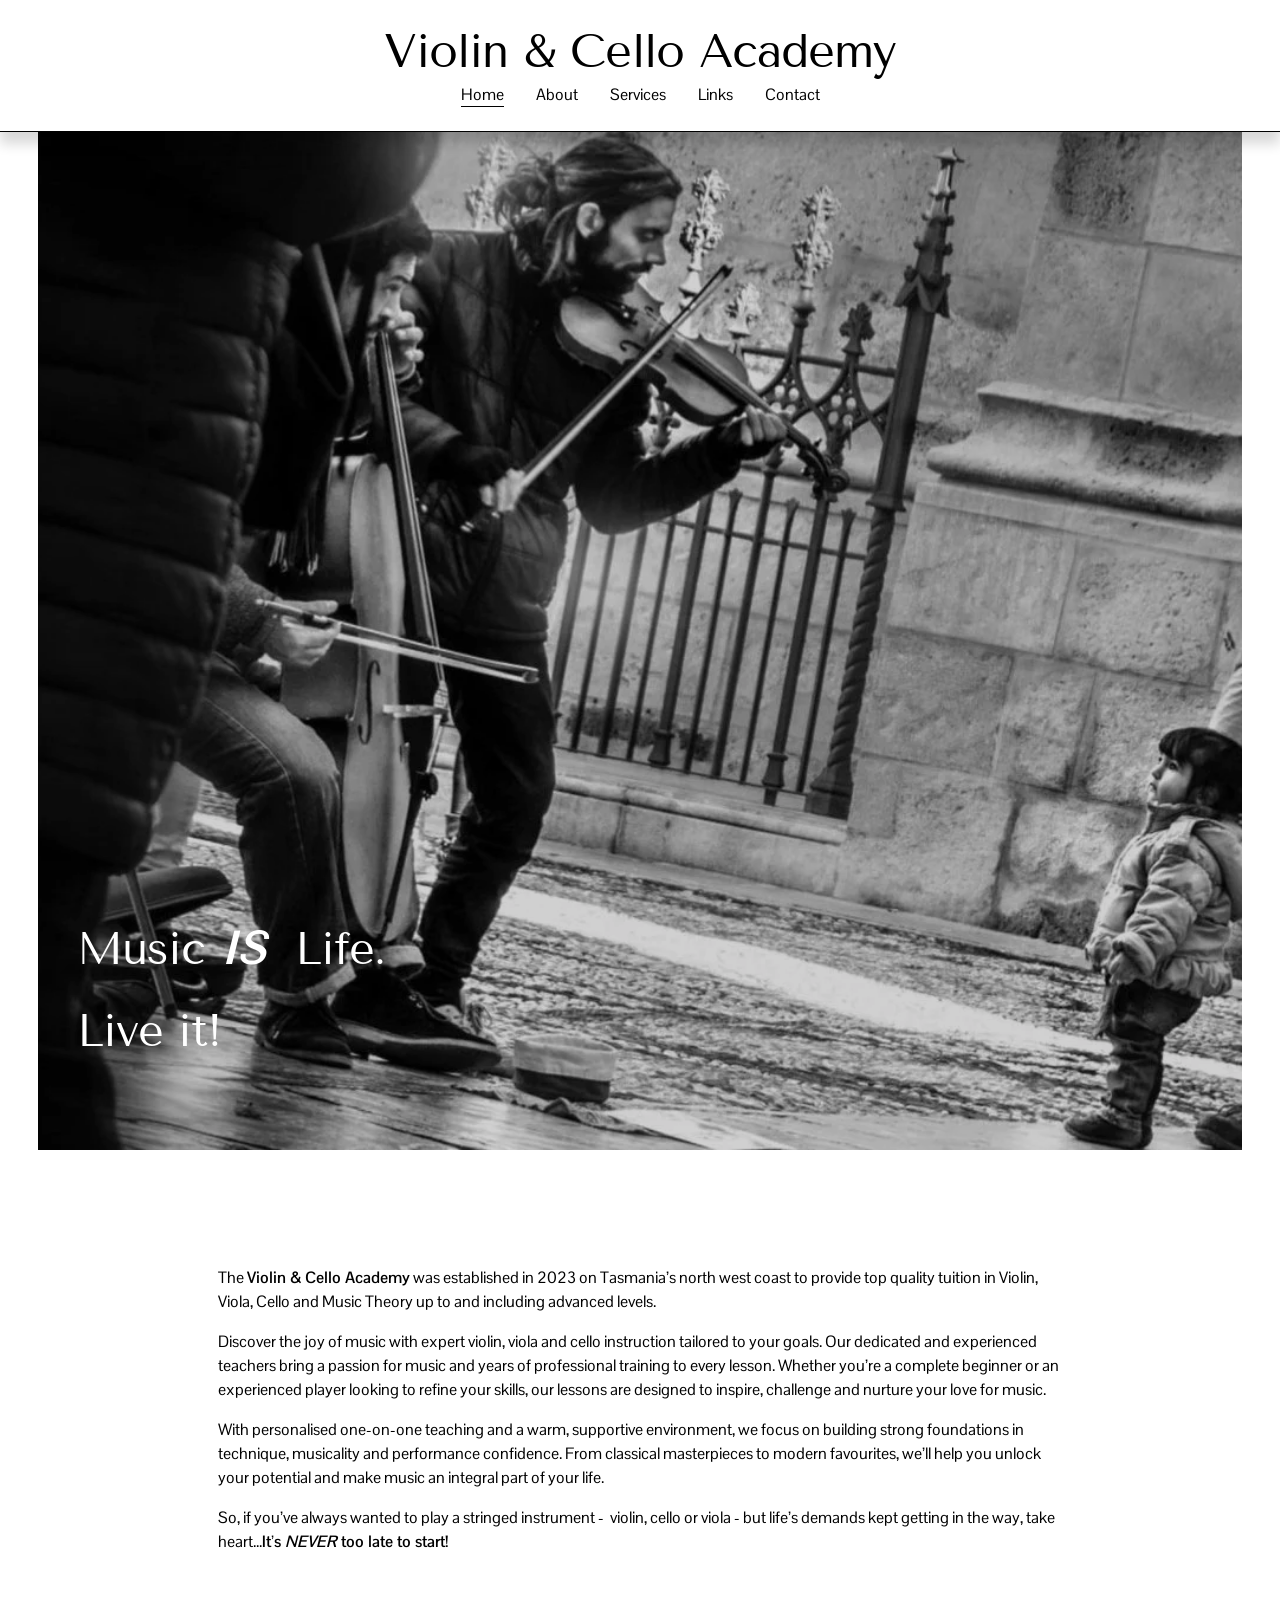
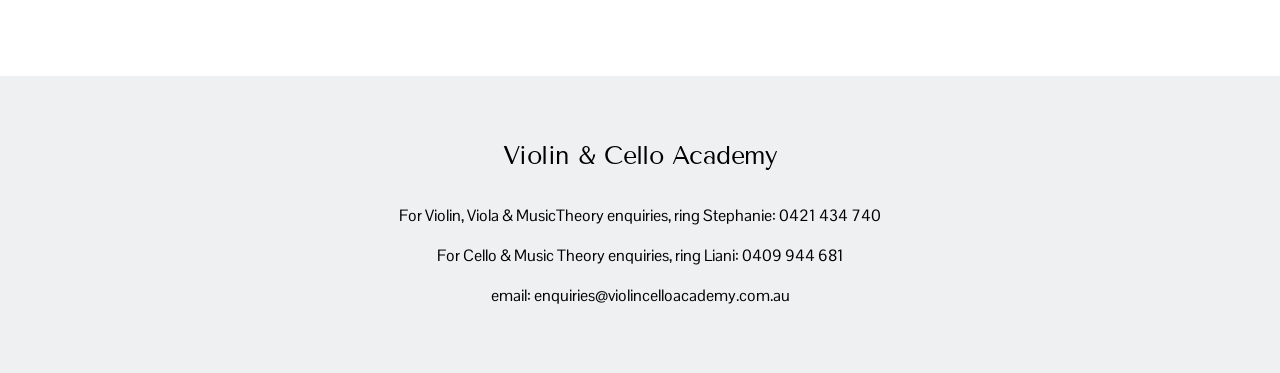
==== commit 7423e090: "Deep clone: vendor all CSS, JS, fonts, and images for local hosting Mirror CDN assets from Squarespa" ====
--- a/index.html
+++ b/index.html
@@ -7,7 +7,7 @@
 <base href="">
 <meta charset="utf-8" />
 <title>Violin &amp; Cello Academy</title>
-<meta http-equiv="Accept-CH" content="Sec-CH-UA-Platform-Version, Sec-CH-UA-Model" /><link rel="icon" type="image/x-icon" href="https://images.squarespace-cdn.com/content/v1/60893811b06e27343e6a956f/ae506a14-e5eb-49b5-ad0a-4d10fb053023/favicon.ico?format=100w"/>
+<meta http-equiv="Accept-CH" content="Sec-CH-UA-Platform-Version, Sec-CH-UA-Model" /><link rel="icon" type="image/x-icon" href="images.squarespace-cdn.com/content/v1/60893811b06e27343e6a956f/ae506a14-e5eb-49b5-ad0a-4d10fb053023/favicon.ico@format=100w"/>
 <link rel="canonical" href="index.html"/>
 <meta property="og:site_name" content="Violin &amp; Cello Academy"/>
 <meta property="og:title" content="Violin &amp; Cello Academy"/>
@@ -19,21 +19,21 @@
 <meta name="twitter:url" content="https://violincelloacademy.com.au"/>
 <meta name="twitter:card" content="summary"/>
 <meta name="description" content="" />
-<link rel="preconnect" href="https://images.squarespace-cdn.com">
+<link rel="preconnect" href="images.squarespace-cdn.com/index.html">
 <link rel="preconnect" href="https://fonts.gstatic.com" crossorigin>
-<link rel="stylesheet" href="https://fonts.googleapis.com/css2?family=Pontano+Sans:ital,wght@0,400;0,700&family=Tenor+Sans:ital,wght@0,400"><script type="text/javascript" crossorigin="anonymous" defer="true" nomodule="nomodule" src="https://assets.squarespace.com/@sqs/polyfiller/1.6/legacy.js"></script>
-<script type="text/javascript" crossorigin="anonymous" defer="true" src="https://assets.squarespace.com/@sqs/polyfiller/1.6/modern.js"></script>
+<link rel="stylesheet" href="fonts.googleapis.com/css2@family=Pontano+Sans%253Aital,wght@0,400%3B0,700&amp;family=Tenor+Sans%253Aital,wght@0,400.css"><script type="text/javascript" crossorigin="anonymous" defer="true" nomodule="nomodule" src="assets.squarespace.com/@sqs/polyfiller/1.6/legacy.js"></script>
+<script type="text/javascript" crossorigin="anonymous" defer="true" src="assets.squarespace.com/@sqs/polyfiller/1.6/modern.js"></script>
 <script type="text/javascript">SQUARESPACE_ROLLUPS = {};</script>
 <script>(function(rollups, name) { if (!rollups[name]) { rollups[name] = {}; } rollups[name].js = ["//assets.squarespace.com/universal/scripts-compressed/extract-css-runtime-4411d97e43680aef-min.en-US.js"]; })(SQUARESPACE_ROLLUPS, 'squarespace-extract_css_runtime');</script>
-<script crossorigin="anonymous" src="https://assets.squarespace.com/universal/scripts-compressed/extract-css-runtime-4411d97e43680aef-min.en-US.js" defer ></script><script>(function(rollups, name) { if (!rollups[name]) { rollups[name] = {}; } rollups[name].js = ["//assets.squarespace.com/universal/scripts-compressed/extract-css-moment-js-vendor-6f2a1f6ec9a41489-min.en-US.js"]; })(SQUARESPACE_ROLLUPS, 'squarespace-extract_css_moment_js_vendor');</script>
-<script crossorigin="anonymous" src="https://assets.squarespace.com/universal/scripts-compressed/extract-css-moment-js-vendor-6f2a1f6ec9a41489-min.en-US.js" defer ></script><script>(function(rollups, name) { if (!rollups[name]) { rollups[name] = {}; } rollups[name].js = ["//assets.squarespace.com/universal/scripts-compressed/cldr-resource-pack-22c6db795661f68d-min.en-US.js"]; })(SQUARESPACE_ROLLUPS, 'squarespace-cldr_resource_pack');</script>
-<script crossorigin="anonymous" src="https://assets.squarespace.com/universal/scripts-compressed/cldr-resource-pack-22c6db795661f68d-min.en-US.js" defer ></script><script>(function(rollups, name) { if (!rollups[name]) { rollups[name] = {}; } rollups[name].js = ["//assets.squarespace.com/universal/scripts-compressed/common-vendors-stable-b8d716935110c7b2-min.en-US.js"]; })(SQUARESPACE_ROLLUPS, 'squarespace-common_vendors_stable');</script>
-<script crossorigin="anonymous" src="https://assets.squarespace.com/universal/scripts-compressed/common-vendors-stable-b8d716935110c7b2-min.en-US.js" defer ></script><script>(function(rollups, name) { if (!rollups[name]) { rollups[name] = {}; } rollups[name].js = ["//assets.squarespace.com/universal/scripts-compressed/common-vendors-8e170465b68f28f0-min.en-US.js"]; })(SQUARESPACE_ROLLUPS, 'squarespace-common_vendors');</script>
-<script crossorigin="anonymous" src="https://assets.squarespace.com/universal/scripts-compressed/common-vendors-8e170465b68f28f0-min.en-US.js" defer ></script><script>(function(rollups, name) { if (!rollups[name]) { rollups[name] = {}; } rollups[name].js = ["//assets.squarespace.com/universal/scripts-compressed/common-c2dff74158a8d804-min.en-US.js"]; })(SQUARESPACE_ROLLUPS, 'squarespace-common');</script>
-<script crossorigin="anonymous" src="https://assets.squarespace.com/universal/scripts-compressed/common-c2dff74158a8d804-min.en-US.js" defer ></script><script>(function(rollups, name) { if (!rollups[name]) { rollups[name] = {}; } rollups[name].js = ["//assets.squarespace.com/universal/scripts-compressed/performance-efb529d57db762a2-min.en-US.js"]; })(SQUARESPACE_ROLLUPS, 'squarespace-performance');</script>
-<script crossorigin="anonymous" src="https://assets.squarespace.com/universal/scripts-compressed/performance-efb529d57db762a2-min.en-US.js" defer ></script><script data-name="static-context">Static = window.Static || {}; Static.SQUARESPACE_CONTEXT = {"betaFeatureFlags":["nested_categories","campaigns_thumbnail_layout","supports_versioned_template_assets","campaigns_table_v2","new_stacked_index","order_status_page_checkout_landing_enabled","enable_form_submission_trigger","override_block_styles","campaigns_new_image_layout_picker","modernized-pdp-m2-enabled","campaigns_merch_state","campaigns_import_discounts","scripts_defer","form_block_first_last_name_required","contacts_and_campaigns_redesign","i18n_beta_website_locales","marketing_automations","enable_modernized_pdp_m3_fluid","campaigns_discount_section_in_automations","member_areas_feature","marketing_landing_page","form_block_first_last_name_show","campaigns_discount_section_in_blasts","enable_modernized_pdp_m3_layout_ux"],"facebookAppId":"314192535267336","facebookApiVersion":"v6.0","rollups":{"squarespace-announcement-bar":{"js":"//assets.squarespace.com/universal/scripts-compressed/announcement-bar-7036317c553af087-min.en-US.js"},"squarespace-audio-player":{"css":"//assets.squarespace.com/universal/styles-compressed/audio-player-b05f5197a871c566-min.en-US.css","js":"//assets.squarespace.com/universal/scripts-compressed/audio-player-8557a39302bfddf9-min.en-US.js"},"squarespace-blog-collection-list":{"css":"//assets.squarespace.com/universal/styles-compressed/blog-collection-list-b4046463b72f34e2-min.en-US.css","js":"//assets.squarespace.com/universal/scripts-compressed/blog-collection-list-9717a2a3829ec4c6-min.en-US.js"},"squarespace-calendar-block-renderer":{"css":"//assets.squarespace.com/universal/styles-compressed/calendar-block-renderer-c3fef2a497c8e56b-min.en-US.css","js":"//assets.squarespace.com/universal/scripts-compressed/calendar-block-renderer-4b11f4047abaefea-min.en-US.js"},"squarespace-chartjs-helpers":{"css":"//assets.squarespace.com/universal/styles-compressed/chartjs-helpers-96b256171ee039c1-min.en-US.css","js":"//assets.squarespace.com/universal/scripts-compressed/chartjs-helpers-9a08e287f640caaa-min.en-US.js"},"squarespace-comments":{"css":"//assets.squarespace.com/universal/styles-compressed/comments-fb3a69bb170a48df-min.en-US.css","js":"//assets.squarespace.com/universal/scripts-compressed/comments-7e46385d9f06c68c-min.en-US.js"},"squarespace-custom-css-popup":{"css":"//assets.squarespace.com/universal/styles-compressed/custom-css-popup-7b81162680d08957-min.en-US.css","js":"//assets.squarespace.com/universal/scripts-compressed/custom-css-popup-cfd81b64cd361e34-min.en-US.js"},"squarespace-dialog":{"css":"//assets.squarespace.com/universal/styles-compressed/dialog-b685267b794639f4-min.en-US.css","js":"//assets.squarespace.com/universal/scripts-compressed/dialog-dbe066ae53513283-min.en-US.js"},"squarespace-events-collection":{"css":"//assets.squarespace.com/universal/styles-compressed/events-collection-c3fef2a497c8e56b-min.en-US.css","js":"//assets.squarespace.com/universal/scripts-compressed/events-collection-ad4b1e1cc6bbc337-min.en-US.js"},"squarespace-form-rendering-utils":{"js":"//assets.squarespace.com/universal/scripts-compressed/form-rendering-utils-8c98a1f7af17a729-min.en-US.js"},"squarespace-forms":{"css":"//assets.squarespace.com/universal/styles-compressed/forms-0afd3c6ac30bbab1-min.en-US.css","js":"//assets.squarespace.com/universal/scripts-compressed/forms-a43b4eaef3ed0f5d-min.en-US.js"},"squarespace-gallery-collection-list":{"css":"//assets.squarespace.com/universal/styles-compressed/gallery-collection-list-b4046463b72f34e2-min.en-US.css","js":"//assets.squarespace.com/universal/scripts-compressed/gallery-collection-list-195636147a67fae1-min.en-US.js"},"squarespace-image-zoom":{"css":"//assets.squarespace.com/universal/styles-compressed/image-zoom-b4046463b72f34e2-min.en-US.css","js":"//assets.squarespace.com/universal/scripts-compressed/image-zoom-58ede0a154aca662-min.en-US.js"},"squarespace-pinterest":{"css":"//assets.squarespace.com/universal/styles-compressed/pinterest-b4046463b72f34e2-min.en-US.css","js":"//assets.squarespace.com/universal/scripts-compressed/pinterest-5a4a606f64606a90-min.en-US.js"},"squarespace-popup-overlay":{"css":"//assets.squarespace.com/universal/styles-compressed/popup-overlay-b742b752f5880972-min.en-US.css","js":"//assets.squarespace.com/universal/scripts-compressed/popup-overlay-77d1b3d78fc5159a-min.en-US.js"},"squarespace-product-quick-view":{"css":"//assets.squarespace.com/universal/styles-compressed/product-quick-view-bbeec24aec38391d-min.en-US.css","js":"//assets.squarespace.com/universal/scripts-compressed/product-quick-view-8c0bcc3d049942c7-min.en-US.js"},"squarespace-products-collection-item-v2":{"css":"//assets.squarespace.com/universal/styles-compressed/products-collection-item-v2-b4046463b72f34e2-min.en-US.css","js":"//assets.squarespace.com/universal/scripts-compressed/products-collection-item-v2-e6cc7cbc59f8b7c8-min.en-US.js"},"squarespace-products-collection-list-v2":{"css":"//assets.squarespace.com/universal/styles-compressed/products-collection-list-v2-b4046463b72f34e2-min.en-US.css","js":"//assets.squarespace.com/universal/scripts-compressed/products-collection-list-v2-ce11cb0ed00f6e66-min.en-US.js"},"squarespace-search-page":{"css":"//assets.squarespace.com/universal/styles-compressed/search-page-90a67fc09b9b32c6-min.en-US.css","js":"//assets.squarespace.com/universal/scripts-compressed/search-page-2ca2c3c222284fb9-min.en-US.js"},"squarespace-search-preview":{"js":"//assets.squarespace.com/universal/scripts-compressed/search-preview-032a7046028aa65f-min.en-US.js"},"squarespace-simple-liking":{"css":"//assets.squarespace.com/universal/styles-compressed/simple-liking-701bf8bbc05ec6aa-min.en-US.css","js":"//assets.squarespace.com/universal/scripts-compressed/simple-liking-b1ba7891c20e15f0-min.en-US.js"},"squarespace-social-buttons":{"css":"//assets.squarespace.com/universal/styles-compressed/social-buttons-95032e5fa98e47a5-min.en-US.css","js":"//assets.squarespace.com/universal/scripts-compressed/social-buttons-70c0792a8605c954-min.en-US.js"},"squarespace-tourdates":{"css":"//assets.squarespace.com/universal/styles-compressed/tourdates-b4046463b72f34e2-min.en-US.css","js":"//assets.squarespace.com/universal/scripts-compressed/tourdates-8d4ca519c4cbc951-min.en-US.js"},"squarespace-website-overlays-manager":{"css":"//assets.squarespace.com/universal/styles-compressed/website-overlays-manager-07ea5a4e004e6710-min.en-US.css","js":"//assets.squarespace.com/universal/scripts-compressed/website-overlays-manager-3854f53130029ad0-min.en-US.js"}},"pageType":2,"website":{"id":"60893811b06e27343e6a956f","identifier":"grouse-turbot-6et5","websiteType":1,"contentModifiedOn":1719291661661,"cloneable":false,"hasBeenCloneable":false,"siteStatus":{},"language":"en-US","translationLocale":"en-US","formattingLocale":"en-US","timeZone":"Australia/Melbourne","machineTimeZoneOffset":36000000,"timeZoneOffset":36000000,"timeZoneAbbr":"AEST","siteTitle":"Violin & Cello Academy","fullSiteTitle":"Violin & Cello Academy","location":{"addressTitle":"Violin Cello Academy","addressLine1":"","addressLine2":"Melbourne, VIC, 3000","addressCountry":"Australia"},"shareButtonOptions":{"7":true,"8":true,"3":true,"1":true,"2":true,"4":true,"6":true},"authenticUrl":"https://violincelloacademy.com.au","internalUrl":"https://grouse-turbot-6et5.squarespace.com","baseUrl":"https://violincelloacademy.com.au","primaryDomain":"violincelloacademy.com.au","sslSetting":3,"isHstsEnabled":true,"socialAccounts":[{"serviceId":64,"addedOn":1619605521743,"profileUrl":"http://www.instagram.com/squarespace","iconEnabled":true,"serviceName":"instagram-unauth"},{"serviceId":60,"addedOn":1619605521750,"profileUrl":"http://www.facebook.com/squarespace","iconEnabled":true,"serviceName":"facebook-unauth"},{"serviceId":69,"addedOn":1619605521758,"profileUrl":"http://youtube.com/squarespace","iconEnabled":true,"serviceName":"youtube-unauth"}],"typekitId":"","statsMigrated":false,"imageMetadataProcessingEnabled":false,"screenshotId":"b9839b041e45f842c70a5bc7c2a6fbe631a58eac61eaa5b15e24e301364d2115","captchaSettings":{"siteKey":"6Le7N0YgAAAAAOYP5Zs63_ICdZ1OD5R7XkNs381u","enabledForDonations":false},"showOwnerLogin":false},"websiteSettings":{"id":"60893811b06e27343e6a9572","websiteId":"60893811b06e27343e6a956f","subjects":[],"country":"AU","state":"","simpleLikingEnabled":true,"popupOverlaySettings":{"style":1,"enabledPages":[]},"commentLikesAllowed":true,"commentAnonAllowed":true,"commentThreaded":true,"commentApprovalRequired":false,"commentAvatarsOn":true,"commentSortType":2,"commentFlagThreshold":0,"commentFlagsAllowed":true,"commentEnableByDefault":true,"commentDisableAfterDaysDefault":0,"disqusShortname":"","commentsEnabled":false,"contactPhoneNumber":"+61 421 434 740","businessHours":{"monday":{"text":"12:00 - 20:00","ranges":[{"from":720,"to":1200}]},"tuesday":{"text":"12:00 - 20:00","ranges":[{"from":720,"to":1200}]},"wednesday":{"text":"","ranges":[{}]},"thursday":{"text":"12:00 - 20:00","ranges":[{"from":720,"to":1200}]},"friday":{"text":"12:00 - 20:00","ranges":[{"from":720,"to":1200}]},"saturday":{"text":"12:00 - 20:00","ranges":[{"from":720,"to":1200}]},"sunday":{"text":"","ranges":[{}]}},"storeSettings":{"returnPolicy":null,"termsOfService":null,"privacyPolicy":null,"expressCheckout":false,"continueShoppingLinkUrl":"/","useLightCart":false,"showNoteField":false,"shippingCountryDefaultValue":"US","billToShippingDefaultValue":false,"showShippingPhoneNumber":true,"isShippingPhoneRequired":false,"showBillingPhoneNumber":true,"isBillingPhoneRequired":false,"currenciesSupported":["USD","CAD","GBP","AUD","EUR","CHF","NOK","SEK","DKK","NZD","SGD","MXN","HKD","CZK","ILS","MYR","RUB","PHP","PLN","THB","BRL","ARS","COP","IDR","INR","JPY","ZAR"],"defaultCurrency":"USD","selectedCurrency":"AUD","measurementStandard":2,"showCustomCheckoutForm":false,"checkoutPageMarketingOptInEnabled":false,"enableMailingListOptInByDefault":false,"sameAsRetailLocation":false,"merchandisingSettings":{"scarcityEnabledOnProductItems":false,"scarcityEnabledOnProductBlocks":false,"scarcityMessageType":"DEFAULT_SCARCITY_MESSAGE","scarcityThreshold":10,"multipleQuantityAllowedForServices":true,"restockNotificationsEnabled":false,"restockNotificationsSuccessText":"","restockNotificationsMailingListSignUpEnabled":false,"relatedProductsEnabled":false,"relatedProductsOrdering":"random","soldOutVariantsDropdownDisabled":false,"productComposerOptedIn":false,"productComposerABTestOptedOut":false,"productReviewsEnabled":false,"displayImportedProductReviewsEnabled":false,"hasOptedToCollectNativeReviews":false},"minimumOrderSubtotalEnabled":false,"minimumOrderSubtotal":{"currency":"AUD","value":"0.00"},"addToCartConfirmationType":2,"isLive":false,"multipleQuantityAllowedForServices":true},"useEscapeKeyToLogin":false,"ssBadgeType":1,"ssBadgePosition":4,"ssBadgeVisibility":1,"ssBadgeDevices":1,"pinterestOverlayOptions":{"mode":"disabled"},"userAccountsSettings":{"loginAllowed":false,"signupAllowed":false}},"cookieSettings":{"isCookieBannerEnabled":false,"isRestrictiveCookiePolicyEnabled":false,"cookieBannerText":"","cookieBannerTheme":"","cookieBannerVariant":"","cookieBannerPosition":"","cookieBannerCtaVariant":"","cookieBannerCtaText":"","cookieBannerAcceptType":"OPT_IN","cookieBannerOptOutCtaText":"","cookieBannerHasOptOut":false,"cookieBannerHasManageCookies":true,"cookieBannerManageCookiesLabel":"","cookieBannerSavedPreferencesText":"","cookieBannerSavedPreferencesLayout":"PILL"},"websiteCloneable":false,"collection":{"title":"Home","id":"608938296335e761de920183","fullUrl":"/","type":10,"permissionType":1},"subscribed":false,"appDomain":"squarespace.com","templateTweakable":true,"tweakJSON":{"form-use-theme-colors":"false","header-logo-height":"20px","header-mobile-logo-max-height":"30px","header-vert-padding":"2.4vw","header-width":"Full","maxPageWidth":"2000px","mobile-header-vert-padding":"6vw","pagePadding":"3vw","tweak-blog-alternating-side-by-side-image-aspect-ratio":"1:1 Square","tweak-blog-alternating-side-by-side-image-spacing":"6%","tweak-blog-alternating-side-by-side-meta-spacing":"20px","tweak-blog-alternating-side-by-side-primary-meta":"Categories","tweak-blog-alternating-side-by-side-read-more-spacing":"20px","tweak-blog-alternating-side-by-side-secondary-meta":"Date","tweak-blog-basic-grid-columns":"2","tweak-blog-basic-grid-image-aspect-ratio":"3:2 Standard","tweak-blog-basic-grid-image-spacing":"50px","tweak-blog-basic-grid-meta-spacing":"37px","tweak-blog-basic-grid-primary-meta":"Categories","tweak-blog-basic-grid-read-more-spacing":"37px","tweak-blog-basic-grid-secondary-meta":"Date","tweak-blog-item-custom-width":"55","tweak-blog-item-show-author-profile":"false","tweak-blog-item-width":"Custom","tweak-blog-masonry-columns":"2","tweak-blog-masonry-horizontal-spacing":"150px","tweak-blog-masonry-image-spacing":"40px","tweak-blog-masonry-meta-spacing":"20px","tweak-blog-masonry-primary-meta":"Categories","tweak-blog-masonry-read-more-spacing":"11px","tweak-blog-masonry-secondary-meta":"None","tweak-blog-masonry-vertical-spacing":"110px","tweak-blog-side-by-side-image-aspect-ratio":"1:1 Square","tweak-blog-side-by-side-image-spacing":"6%","tweak-blog-side-by-side-meta-spacing":"20px","tweak-blog-side-by-side-primary-meta":"Categories","tweak-blog-side-by-side-read-more-spacing":"20px","tweak-blog-side-by-side-secondary-meta":"Date","tweak-blog-single-column-image-spacing":"50px","tweak-blog-single-column-meta-spacing":"30px","tweak-blog-single-column-primary-meta":"Categories","tweak-blog-single-column-read-more-spacing":"30px","tweak-blog-single-column-secondary-meta":"Date","tweak-events-stacked-show-thumbnails":"true","tweak-events-stacked-thumbnail-size":"3:2 Standard","tweak-fixed-header":"true","tweak-fixed-header-style":"Basic","tweak-global-animations-animation-curve":"ease","tweak-global-animations-animation-delay":"0.6s","tweak-global-animations-animation-duration":"0.90s","tweak-global-animations-animation-style":"fade","tweak-global-animations-animation-type":"fade","tweak-global-animations-complexity-level":"detailed","tweak-global-animations-enabled":"true","tweak-portfolio-grid-basic-custom-height":"50","tweak-portfolio-grid-overlay-custom-height":"50","tweak-portfolio-hover-follow-acceleration":"10%","tweak-portfolio-hover-follow-animation-duration":"Medium","tweak-portfolio-hover-follow-animation-type":"Fade","tweak-portfolio-hover-follow-delimiter":"Hyphen","tweak-portfolio-hover-follow-front":"false","tweak-portfolio-hover-follow-layout":"Inline","tweak-portfolio-hover-follow-size":"93","tweak-portfolio-hover-follow-text-spacing-x":"1.5","tweak-portfolio-hover-follow-text-spacing-y":"1.5","tweak-portfolio-hover-static-animation-duration":"Medium","tweak-portfolio-hover-static-animation-type":"Scale Up","tweak-portfolio-hover-static-delimiter":"Forward Slash","tweak-portfolio-hover-static-front":"false","tweak-portfolio-hover-static-layout":"Stacked","tweak-portfolio-hover-static-size":"75","tweak-portfolio-hover-static-text-spacing-x":"1.5","tweak-portfolio-hover-static-text-spacing-y":"1.5","tweak-portfolio-index-background-animation-duration":"Medium","tweak-portfolio-index-background-animation-type":"Fade","tweak-portfolio-index-background-custom-height":"50","tweak-portfolio-index-background-delimiter":"None","tweak-portfolio-index-background-height":"Large","tweak-portfolio-index-background-horizontal-alignment":"Center","tweak-portfolio-index-background-link-format":"Stacked","tweak-portfolio-index-background-persist":"false","tweak-portfolio-index-background-vertical-alignment":"Middle","tweak-portfolio-index-background-width":"Full","tweak-transparent-header":"false"},"templateId":"5c5a519771c10ba3470d8101","templateVersion":"7.1","pageFeatures":[1,2,4],"gmRenderKey":"QUl6YVN5Q0JUUk9xNkx1dkZfSUUxcjQ2LVQ0QWVUU1YtMGQ3bXk4","templateScriptsRootUrl":"https://static1.squarespace.com/static/vta/5c5a519771c10ba3470d8101/scripts/","impersonatedSession":false,"tzData":{"zones":[[600,"AV","AE%sT",null]],"rules":{"AV":[[1995,2005,null,"Mar","lastSun","2:00s","0","S"],[2001,2007,null,"Oct","lastSun","2:00s","1:00","D"],[2006,"only",null,"Apr","Sun>=1","2:00s","0","S"],[2007,"only",null,"Mar","lastSun","2:00s","0","S"],[2008,"max",null,"Apr","Sun>=1","2:00s","0","S"],[2008,"max",null,"Oct","Sun>=1","2:00s","1:00","D"]]}},"showAnnouncementBar":false,"recaptchaEnterpriseContext":{"recaptchaEnterpriseSiteKey":"6LdDFQwjAAAAAPigEvvPgEVbb7QBm-TkVJdDTlAv"},"i18nContext":{"timeZoneData":{"id":"Australia/Melbourne","name":"Eastern Australia Time"}},"env":"PRODUCTION","visitorFormContext":{"formFieldFormats":{"initialPhoneFormat":{"id":0,"type":"PHONE_NUMBER","country":"AU","labelLocale":"en-US","fields":[{"type":"FIELD","label":"1","identifier":"1","length":1,"required":false,"metadata":{}},{"type":"SEPARATOR","label":" ","identifier":"Space","length":0,"required":false,"metadata":{}},{"type":"FIELD","label":"2","identifier":"2","length":4,"required":false,"metadata":{}},{"type":"SEPARATOR","label":" ","identifier":"Space","length":0,"required":false,"metadata":{}},{"type":"FIELD","label":"3","identifier":"3","length":15,"required":false,"metadata":{}}]},"initialNameOrder":"GIVEN_FIRST","initialAddressFormat":{"id":0,"type":"ADDRESS","country":"AU","labelLocale":"en","fields":[{"type":"FIELD","label":"Address Line 1","identifier":"Line1","length":0,"required":true,"metadata":{"autocomplete":"address-line1"}},{"type":"SEPARATOR","label":"\n","identifier":"Newline","length":0,"required":false,"metadata":{}},{"type":"FIELD","label":"Address Line 2","identifier":"Line2","length":0,"required":false,"metadata":{"autocomplete":"address-line2"}},{"type":"SEPARATOR","label":"\n","identifier":"Newline","length":0,"required":false,"metadata":{}},{"type":"FIELD","label":"Suburb","identifier":"City","length":0,"required":true,"metadata":{"autocomplete":"address-level2"}},{"type":"SEPARATOR","label":" ","identifier":"Space","length":0,"required":false,"metadata":{}},{"type":"FIELD","label":"State","identifier":"State","length":0,"required":true,"metadata":{"autocomplete":"address-level1"}},{"type":"SEPARATOR","label":" ","identifier":"Space","length":0,"required":false,"metadata":{}},{"type":"FIELD","label":"Postcode","identifier":"Zip","length":0,"required":true,"metadata":{"autocomplete":"postal-code"}}]},"countries":[{"name":"Afghanistan","code":"AF","phoneCode":"+93"},{"name":"\u00C5land Islands","code":"AX","phoneCode":"+358"},{"name":"Albania","code":"AL","phoneCode":"+355"},{"name":"Algeria","code":"DZ","phoneCode":"+213"},{"name":"American Samoa","code":"AS","phoneCode":"+1"},{"name":"Andorra","code":"AD","phoneCode":"+376"},{"name":"Angola","code":"AO","phoneCode":"+244"},{"name":"Anguilla","code":"AI","phoneCode":"+1"},{"name":"Antigua & Barbuda","code":"AG","phoneCode":"+1"},{"name":"Argentina","code":"AR","phoneCode":"+54"},{"name":"Armenia","code":"AM","phoneCode":"+374"},{"name":"Aruba","code":"AW","phoneCode":"+297"},{"name":"Ascension Island","code":"AC","phoneCode":"+247"},{"name":"Australia","code":"AU","phoneCode":"+61"},{"name":"Austria","code":"AT","phoneCode":"+43"},{"name":"Azerbaijan","code":"AZ","phoneCode":"+994"},{"name":"Bahamas","code":"BS","phoneCode":"+1"},{"name":"Bahrain","code":"BH","phoneCode":"+973"},{"name":"Bangladesh","code":"BD","phoneCode":"+880"},{"name":"Barbados","code":"BB","phoneCode":"+1"},{"name":"Belarus","code":"BY","phoneCode":"+375"},{"name":"Belgium","code":"BE","phoneCode":"+32"},{"name":"Belize","code":"BZ","phoneCode":"+501"},{"name":"Benin","code":"BJ","phoneCode":"+229"},{"name":"Bermuda","code":"BM","phoneCode":"+1"},{"name":"Bhutan","code":"BT","phoneCode":"+975"},{"name":"Bolivia","code":"BO","phoneCode":"+591"},{"name":"Bosnia & Herzegovina","code":"BA","phoneCode":"+387"},{"name":"Botswana","code":"BW","phoneCode":"+267"},{"name":"Brazil","code":"BR","phoneCode":"+55"},{"name":"British Indian Ocean Territory","code":"IO","phoneCode":"+246"},{"name":"British Virgin Islands","code":"VG","phoneCode":"+1"},{"name":"Brunei","code":"BN","phoneCode":"+673"},{"name":"Bulgaria","code":"BG","phoneCode":"+359"},{"name":"Burkina Faso","code":"BF","phoneCode":"+226"},{"name":"Burundi","code":"BI","phoneCode":"+257"},{"name":"Cambodia","code":"KH","phoneCode":"+855"},{"name":"Cameroon","code":"CM","phoneCode":"+237"},{"name":"Canada","code":"CA","phoneCode":"+1"},{"name":"Cape Verde","code":"CV","phoneCode":"+238"},{"name":"Caribbean Netherlands","code":"BQ","phoneCode":"+599"},{"name":"Cayman Islands","code":"KY","phoneCode":"+1"},{"name":"Central African Republic","code":"CF","phoneCode":"+236"},{"name":"Chad","code":"TD","phoneCode":"+235"},{"name":"Chile","code":"CL","phoneCode":"+56"},{"name":"China","code":"CN","phoneCode":"+86"},{"name":"Christmas Island","code":"CX","phoneCode":"+61"},{"name":"Cocos (Keeling) Islands","code":"CC","phoneCode":"+61"},{"name":"Colombia","code":"CO","phoneCode":"+57"},{"name":"Comoros","code":"KM","phoneCode":"+269"},{"name":"Congo - Brazzaville","code":"CG","phoneCode":"+242"},{"name":"Congo - Kinshasa","code":"CD","phoneCode":"+243"},{"name":"Cook Islands","code":"CK","phoneCode":"+682"},{"name":"Costa Rica","code":"CR","phoneCode":"+506"},{"name":"C\u00F4te d\u2019Ivoire","code":"CI","phoneCode":"+225"},{"name":"Croatia","code":"HR","phoneCode":"+385"},{"name":"Cuba","code":"CU","phoneCode":"+53"},{"name":"Cura\u00E7ao","code":"CW","phoneCode":"+599"},{"name":"Cyprus","code":"CY","phoneCode":"+357"},{"name":"Czechia","code":"CZ","phoneCode":"+420"},{"name":"Denmark","code":"DK","phoneCode":"+45"},{"name":"Djibouti","code":"DJ","phoneCode":"+253"},{"name":"Dominica","code":"DM","phoneCode":"+1"},{"name":"Dominican Republic","code":"DO","phoneCode":"+1"},{"name":"Ecuador","code":"EC","phoneCode":"+593"},{"name":"Egypt","code":"EG","phoneCode":"+20"},{"name":"El Salvador","code":"SV","phoneCode":"+503"},{"name":"Equatorial Guinea","code":"GQ","phoneCode":"+240"},{"name":"Eritrea","code":"ER","phoneCode":"+291"},{"name":"Estonia","code":"EE","phoneCode":"+372"},{"name":"Eswatini","code":"SZ","phoneCode":"+268"},{"name":"Ethiopia","code":"ET","phoneCode":"+251"},{"name":"Falkland Islands","code":"FK","phoneCode":"+500"},{"name":"Faroe Islands","code":"FO","phoneCode":"+298"},{"name":"Fiji","code":"FJ","phoneCode":"+679"},{"name":"Finland","code":"FI","phoneCode":"+358"},{"name":"France","code":"FR","phoneCode":"+33"},{"name":"French Guiana","code":"GF","phoneCode":"+594"},{"name":"French Polynesia","code":"PF","phoneCode":"+689"},{"name":"Gabon","code":"GA","phoneCode":"+241"},{"name":"Gambia","code":"GM","phoneCode":"+220"},{"name":"Georgia","code":"GE","phoneCode":"+995"},{"name":"Germany","code":"DE","phoneCode":"+49"},{"name":"Ghana","code":"GH","phoneCode":"+233"},{"name":"Gibraltar","code":"GI","phoneCode":"+350"},{"name":"Greece","code":"GR","phoneCode":"+30"},{"name":"Greenland","code":"GL","phoneCode":"+299"},{"name":"Grenada","code":"GD","phoneCode":"+1"},{"name":"Guadeloupe","code":"GP","phoneCode":"+590"},{"name":"Guam","code":"GU","phoneCode":"+1"},{"name":"Guatemala","code":"GT","phoneCode":"+502"},{"name":"Guernsey","code":"GG","phoneCode":"+44"},{"name":"Guinea","code":"GN","phoneCode":"+224"},{"name":"Guinea-Bissau","code":"GW","phoneCode":"+245"},{"name":"Guyana","code":"GY","phoneCode":"+592"},{"name":"Haiti","code":"HT","phoneCode":"+509"},{"name":"Honduras","code":"HN","phoneCode":"+504"},{"name":"Hong Kong SAR China","code":"HK","phoneCode":"+852"},{"name":"Hungary","code":"HU","phoneCode":"+36"},{"name":"Iceland","code":"IS","phoneCode":"+354"},{"name":"India","code":"IN","phoneCode":"+91"},{"name":"Indonesia","code":"ID","phoneCode":"+62"},{"name":"Iran","code":"IR","phoneCode":"+98"},{"name":"Iraq","code":"IQ","phoneCode":"+964"},{"name":"Ireland","code":"IE","phoneCode":"+353"},{"name":"Isle of Man","code":"IM","phoneCode":"+44"},{"name":"Israel","code":"IL","phoneCode":"+972"},{"name":"Italy","code":"IT","phoneCode":"+39"},{"name":"Jamaica","code":"JM","phoneCode":"+1"},{"name":"Japan","code":"JP","phoneCode":"+81"},{"name":"Jersey","code":"JE","phoneCode":"+44"},{"name":"Jordan","code":"JO","phoneCode":"+962"},{"name":"Kazakhstan","code":"KZ","phoneCode":"+7"},{"name":"Kenya","code":"KE","phoneCode":"+254"},{"name":"Kiribati","code":"KI","phoneCode":"+686"},{"name":"Kosovo","code":"XK","phoneCode":"+383"},{"name":"Kuwait","code":"KW","phoneCode":"+965"},{"name":"Kyrgyzstan","code":"KG","phoneCode":"+996"},{"name":"Laos","code":"LA","phoneCode":"+856"},{"name":"Latvia","code":"LV","phoneCode":"+371"},{"name":"Lebanon","code":"LB","phoneCode":"+961"},{"name":"Lesotho","code":"LS","phoneCode":"+266"},{"name":"Liberia","code":"LR","phoneCode":"+231"},{"name":"Libya","code":"LY","phoneCode":"+218"},{"name":"Liechtenstein","code":"LI","phoneCode":"+423"},{"name":"Lithuania","code":"LT","phoneCode":"+370"},{"name":"Luxembourg","code":"LU","phoneCode":"+352"},{"name":"Macao SAR China","code":"MO","phoneCode":"+853"},{"name":"Madagascar","code":"MG","phoneCode":"+261"},{"name":"Malawi","code":"MW","phoneCode":"+265"},{"name":"Malaysia","code":"MY","phoneCode":"+60"},{"name":"Maldives","code":"MV","phoneCode":"+960"},{"name":"Mali","code":"ML","phoneCode":"+223"},{"name":"Malta","code":"MT","phoneCode":"+356"},{"name":"Marshall Islands","code":"MH","phoneCode":"+692"},{"name":"Martinique","code":"MQ","phoneCode":"+596"},{"name":"Mauritania","code":"MR","phoneCode":"+222"},{"name":"Mauritius","code":"MU","phoneCode":"+230"},{"name":"Mayotte","code":"YT","phoneCode":"+262"},{"name":"Mexico","code":"MX","phoneCode":"+52"},{"name":"Micronesia","code":"FM","phoneCode":"+691"},{"name":"Moldova","code":"MD","phoneCode":"+373"},{"name":"Monaco","code":"MC","phoneCode":"+377"},{"name":"Mongolia","code":"MN","phoneCode":"+976"},{"name":"Montenegro","code":"ME","phoneCode":"+382"},{"name":"Montserrat","code":"MS","phoneCode":"+1"},{"name":"Morocco","code":"MA","phoneCode":"+212"},{"name":"Mozambique","code":"MZ","phoneCode":"+258"},{"name":"Myanmar (Burma)","code":"MM","phoneCode":"+95"},{"name":"Namibia","code":"NA","phoneCode":"+264"},{"name":"Nauru","code":"NR","phoneCode":"+674"},{"name":"Nepal","code":"NP","phoneCode":"+977"},{"name":"Netherlands","code":"NL","phoneCode":"+31"},{"name":"New Caledonia","code":"NC","phoneCode":"+687"},{"name":"New Zealand","code":"NZ","phoneCode":"+64"},{"name":"Nicaragua","code":"NI","phoneCode":"+505"},{"name":"Niger","code":"NE","phoneCode":"+227"},{"name":"Nigeria","code":"NG","phoneCode":"+234"},{"name":"Niue","code":"NU","phoneCode":"+683"},{"name":"Norfolk Island","code":"NF","phoneCode":"+672"},{"name":"Northern Mariana Islands","code":"MP","phoneCode":"+1"},{"name":"North Korea","code":"KP","phoneCode":"+850"},{"name":"North Macedonia","code":"MK","phoneCode":"+389"},{"name":"Norway","code":"NO","phoneCode":"+47"},{"name":"Oman","code":"OM","phoneCode":"+968"},{"name":"Pakistan","code":"PK","phoneCode":"+92"},{"name":"Palau","code":"PW","phoneCode":"+680"},{"name":"Palestinian Territories","code":"PS","phoneCode":"+970"},{"name":"Panama","code":"PA","phoneCode":"+507"},{"name":"Papua New Guinea","code":"PG","phoneCode":"+675"},{"name":"Paraguay","code":"PY","phoneCode":"+595"},{"name":"Peru","code":"PE","phoneCode":"+51"},{"name":"Philippines","code":"PH","phoneCode":"+63"},{"name":"Poland","code":"PL","phoneCode":"+48"},{"name":"Portugal","code":"PT","phoneCode":"+351"},{"name":"Puerto Rico","code":"PR","phoneCode":"+1"},{"name":"Qatar","code":"QA","phoneCode":"+974"},{"name":"R\u00E9union","code":"RE","phoneCode":"+262"},{"name":"Romania","code":"RO","phoneCode":"+40"},{"name":"Russia","code":"RU","phoneCode":"+7"},{"name":"Rwanda","code":"RW","phoneCode":"+250"},{"name":"Samoa","code":"WS","phoneCode":"+685"},{"name":"San Marino","code":"SM","phoneCode":"+378"},{"name":"S\u00E3o Tom\u00E9 & Pr\u00EDncipe","code":"ST","phoneCode":"+239"},{"name":"Saudi Arabia","code":"SA","phoneCode":"+966"},{"name":"Senegal","code":"SN","phoneCode":"+221"},{"name":"Serbia","code":"RS","phoneCode":"+381"},{"name":"Seychelles","code":"SC","phoneCode":"+248"},{"name":"Sierra Leone","code":"SL","phoneCode":"+232"},{"name":"Singapore","code":"SG","phoneCode":"+65"},{"name":"Sint Maarten","code":"SX","phoneCode":"+1"},{"name":"Slovakia","code":"SK","phoneCode":"+421"},{"name":"Slovenia","code":"SI","phoneCode":"+386"},{"name":"Solomon Islands","code":"SB","phoneCode":"+677"},{"name":"Somalia","code":"SO","phoneCode":"+252"},{"name":"South Africa","code":"ZA","phoneCode":"+27"},{"name":"South Korea","code":"KR","phoneCode":"+82"},{"name":"South Sudan","code":"SS","phoneCode":"+211"},{"name":"Spain","code":"ES","phoneCode":"+34"},{"name":"Sri Lanka","code":"LK","phoneCode":"+94"},{"name":"St. Barth\u00E9lemy","code":"BL","phoneCode":"+590"},{"name":"St. Helena","code":"SH","phoneCode":"+290"},{"name":"St. Kitts & Nevis","code":"KN","phoneCode":"+1"},{"name":"St. Lucia","code":"LC","phoneCode":"+1"},{"name":"St. Martin","code":"MF","phoneCode":"+590"},{"name":"St. Pierre & Miquelon","code":"PM","phoneCode":"+508"},{"name":"St. Vincent & Grenadines","code":"VC","phoneCode":"+1"},{"name":"Sudan","code":"SD","phoneCode":"+249"},{"name":"Suriname","code":"SR","phoneCode":"+597"},{"name":"Svalbard & Jan Mayen","code":"SJ","phoneCode":"+47"},{"name":"Sweden","code":"SE","phoneCode":"+46"},{"name":"Switzerland","code":"CH","phoneCode":"+41"},{"name":"Syria","code":"SY","phoneCode":"+963"},{"name":"Taiwan","code":"TW","phoneCode":"+886"},{"name":"Tajikistan","code":"TJ","phoneCode":"+992"},{"name":"Tanzania","code":"TZ","phoneCode":"+255"},{"name":"Thailand","code":"TH","phoneCode":"+66"},{"name":"Timor-Leste","code":"TL","phoneCode":"+670"},{"name":"Togo","code":"TG","phoneCode":"+228"},{"name":"Tokelau","code":"TK","phoneCode":"+690"},{"name":"Tonga","code":"TO","phoneCode":"+676"},{"name":"Trinidad & Tobago","code":"TT","phoneCode":"+1"},{"name":"Tristan da Cunha","code":"TA","phoneCode":"+290"},{"name":"Tunisia","code":"TN","phoneCode":"+216"},{"name":"T\u00FCrkiye","code":"TR","phoneCode":"+90"},{"name":"Turkmenistan","code":"TM","phoneCode":"+993"},{"name":"Turks & Caicos Islands","code":"TC","phoneCode":"+1"},{"name":"Tuvalu","code":"TV","phoneCode":"+688"},{"name":"U.S. Virgin Islands","code":"VI","phoneCode":"+1"},{"name":"Uganda","code":"UG","phoneCode":"+256"},{"name":"Ukraine","code":"UA","phoneCode":"+380"},{"name":"United Arab Emirates","code":"AE","phoneCode":"+971"},{"name":"United Kingdom","code":"GB","phoneCode":"+44"},{"name":"United States","code":"US","phoneCode":"+1"},{"name":"Uruguay","code":"UY","phoneCode":"+598"},{"name":"Uzbekistan","code":"UZ","phoneCode":"+998"},{"name":"Vanuatu","code":"VU","phoneCode":"+678"},{"name":"Vatican City","code":"VA","phoneCode":"+39"},{"name":"Venezuela","code":"VE","phoneCode":"+58"},{"name":"Vietnam","code":"VN","phoneCode":"+84"},{"name":"Wallis & Futuna","code":"WF","phoneCode":"+681"},{"name":"Western Sahara","code":"EH","phoneCode":"+212"},{"name":"Yemen","code":"YE","phoneCode":"+967"},{"name":"Zambia","code":"ZM","phoneCode":"+260"},{"name":"Zimbabwe","code":"ZW","phoneCode":"+263"}]},"localizedStrings":{"validation":{"noValidSelection":"A valid selection must be made.","invalidUrl":"Must be a valid URL.","stringTooLong":"Value should have a length no longer than {0}.","containsInvalidKey":"{0} contains an invalid key.","invalidTwitterUsername":"Must be a valid Twitter username.","valueOutsideRange":"Value must be in the range {0} to {1}.","invalidPassword":"Passwords should not contain whitespace.","missingRequiredSubfields":"{0} is missing required subfields: {1}","invalidCurrency":"Currency value should be formatted like 1234 or 123.99.","invalidMapSize":"Value should contain exactly {0} elements.","subfieldsRequired":"All fields in {0} are required.","formSubmissionFailed":"Form submission failed. Review the following information: {0}.","invalidCountryCode":"Country code should have an optional plus and up to 4 digits.","invalidDate":"This is not a real date.","required":"{0} is required.","invalidStringLength":"Value should be {0} characters long.","invalidEmail":"Email addresses should follow the format user@domain.com.","invalidListLength":"Value should be {0} elements long.","allEmpty":"Please fill out at least one form field.","missingRequiredQuestion":"Missing a required question.","invalidQuestion":"Contained an invalid question.","captchaFailure":"Captcha validation failed. Please try again.","stringTooShort":"Value should have a length of at least {0}.","invalid":"{0} is not valid.","formErrors":"Form Errors","containsInvalidValue":"{0} contains an invalid value.","invalidUnsignedNumber":"Numbers must contain only digits and no other characters.","invalidName":"Valid names contain only letters, numbers, spaces, ', or - characters."},"submit":"Submit","status":{"title":"{@} Block","learnMore":"Learn more"},"name":{"firstName":"First Name","lastName":"Last Name"},"lightbox":{"openForm":"Open Form"},"likert":{"agree":"Agree","stronglyDisagree":"Strongly Disagree","disagree":"Disagree","stronglyAgree":"Strongly Agree","neutral":"Neutral"},"time":{"am":"AM","second":"Second","pm":"PM","minute":"Minute","amPm":"AM/PM","hour":"Hour"},"notFound":"Form not found.","date":{"yyyy":"YYYY","year":"Year","mm":"MM","day":"Day","month":"Month","dd":"DD"},"phone":{"country":"Country","number":"Number","prefix":"Prefix","areaCode":"Area Code","line":"Line"},"submitError":"Unable to submit form. Please try again later.","address":{"stateProvince":"State/Province","country":"Country","zipPostalCode":"Zip/Postal Code","address2":"Address 2","address1":"Address 1","city":"City"},"email":{"signUp":"Sign up for news and updates"},"cannotSubmitDemoForm":"This is a demo form and cannot be submitted.","required":"(required)","invalidData":"Invalid form data."}}};</script><link rel="stylesheet" type="text/css" href="https://definitions.sqspcdn.com/website-component-definition/static-assets/website.components.html/9330f36a-b278-41f5-87d4-cfc393327b28_420/website.components.html.styles.css"/><script defer src="https://definitions.sqspcdn.com/website-component-definition/static-assets/website.components.html/9330f36a-b278-41f5-87d4-cfc393327b28_420/website.components.html.visitor.js"></script><script type="application/ld+json">{"url":"https://violincelloacademy.com.au","name":"Violin & Cello Academy","@context":"http://schema.org","@type":"WebSite"}</script><script type="application/ld+json">{"legalName":"Violin Cello Academy","address":"Melbourne, VIC, 3000\nAustralia","email":"contact@violincelloacademy.com","telephone":"+61 421 434 740","sameAs":["http://www.instagram.com/squarespace","http://www.facebook.com/squarespace","http://youtube.com/squarespace"],"@context":"http://schema.org","@type":"Organization"}</script><script type="application/ld+json">{"address":"Melbourne, VIC, 3000\nAustralia","name":"Violin Cello Academy","openingHours":"Mo 12:00-20:00, Tu 12:00-20:00, , Th 12:00-20:00, Fr 12:00-20:00, Sa 12:00-20:00, ","@context":"http://schema.org","@type":"LocalBusiness"}</script><link rel="stylesheet" type="text/css" href="https://static1.squarespace.com/static/versioned-site-css/60893811b06e27343e6a956f/56/5c5a519771c10ba3470d8101/60893811b06e27343e6a958a/1770/site.css?nocustom=true"/><script>Static.COOKIE_BANNER_CAPABLE = true;</script>
+<script crossorigin="anonymous" src="assets.squarespace.com/universal/scripts-compressed/extract-css-runtime-4411d97e43680aef-min.en-US.js" defer ></script><script>(function(rollups, name) { if (!rollups[name]) { rollups[name] = {}; } rollups[name].js = ["//assets.squarespace.com/universal/scripts-compressed/extract-css-moment-js-vendor-6f2a1f6ec9a41489-min.en-US.js"]; })(SQUARESPACE_ROLLUPS, 'squarespace-extract_css_moment_js_vendor');</script>
+<script crossorigin="anonymous" src="assets.squarespace.com/universal/scripts-compressed/extract-css-moment-js-vendor-6f2a1f6ec9a41489-min.en-US.js" defer ></script><script>(function(rollups, name) { if (!rollups[name]) { rollups[name] = {}; } rollups[name].js = ["//assets.squarespace.com/universal/scripts-compressed/cldr-resource-pack-22c6db795661f68d-min.en-US.js"]; })(SQUARESPACE_ROLLUPS, 'squarespace-cldr_resource_pack');</script>
+<script crossorigin="anonymous" src="assets.squarespace.com/universal/scripts-compressed/cldr-resource-pack-22c6db795661f68d-min.en-US.js" defer ></script><script>(function(rollups, name) { if (!rollups[name]) { rollups[name] = {}; } rollups[name].js = ["//assets.squarespace.com/universal/scripts-compressed/common-vendors-stable-b8d716935110c7b2-min.en-US.js"]; })(SQUARESPACE_ROLLUPS, 'squarespace-common_vendors_stable');</script>
+<script crossorigin="anonymous" src="assets.squarespace.com/universal/scripts-compressed/common-vendors-stable-b8d716935110c7b2-min.en-US.js" defer ></script><script>(function(rollups, name) { if (!rollups[name]) { rollups[name] = {}; } rollups[name].js = ["//assets.squarespace.com/universal/scripts-compressed/common-vendors-8e170465b68f28f0-min.en-US.js"]; })(SQUARESPACE_ROLLUPS, 'squarespace-common_vendors');</script>
+<script crossorigin="anonymous" src="assets.squarespace.com/universal/scripts-compressed/common-vendors-8e170465b68f28f0-min.en-US.js" defer ></script><script>(function(rollups, name) { if (!rollups[name]) { rollups[name] = {}; } rollups[name].js = ["//assets.squarespace.com/universal/scripts-compressed/common-c2dff74158a8d804-min.en-US.js"]; })(SQUARESPACE_ROLLUPS, 'squarespace-common');</script>
+<script crossorigin="anonymous" src="assets.squarespace.com/universal/scripts-compressed/common-c2dff74158a8d804-min.en-US.js" defer ></script><script>(function(rollups, name) { if (!rollups[name]) { rollups[name] = {}; } rollups[name].js = ["//assets.squarespace.com/universal/scripts-compressed/performance-efb529d57db762a2-min.en-US.js"]; })(SQUARESPACE_ROLLUPS, 'squarespace-performance');</script>
+<script crossorigin="anonymous" src="assets.squarespace.com/universal/scripts-compressed/performance-efb529d57db762a2-min.en-US.js" defer ></script><script data-name="static-context">Static = window.Static || {}; Static.SQUARESPACE_CONTEXT = {"betaFeatureFlags":["nested_categories","campaigns_thumbnail_layout","supports_versioned_template_assets","campaigns_table_v2","new_stacked_index","order_status_page_checkout_landing_enabled","enable_form_submission_trigger","override_block_styles","campaigns_new_image_layout_picker","modernized-pdp-m2-enabled","campaigns_merch_state","campaigns_import_discounts","scripts_defer","form_block_first_last_name_required","contacts_and_campaigns_redesign","i18n_beta_website_locales","marketing_automations","enable_modernized_pdp_m3_fluid","campaigns_discount_section_in_automations","member_areas_feature","marketing_landing_page","form_block_first_last_name_show","campaigns_discount_section_in_blasts","enable_modernized_pdp_m3_layout_ux"],"facebookAppId":"314192535267336","facebookApiVersion":"v6.0","rollups":{"squarespace-announcement-bar":{"js":"//assets.squarespace.com/universal/scripts-compressed/announcement-bar-7036317c553af087-min.en-US.js"},"squarespace-audio-player":{"css":"//assets.squarespace.com/universal/styles-compressed/audio-player-b05f5197a871c566-min.en-US.css","js":"//assets.squarespace.com/universal/scripts-compressed/audio-player-8557a39302bfddf9-min.en-US.js"},"squarespace-blog-collection-list":{"css":"//assets.squarespace.com/universal/styles-compressed/blog-collection-list-b4046463b72f34e2-min.en-US.css","js":"//assets.squarespace.com/universal/scripts-compressed/blog-collection-list-9717a2a3829ec4c6-min.en-US.js"},"squarespace-calendar-block-renderer":{"css":"//assets.squarespace.com/universal/styles-compressed/calendar-block-renderer-c3fef2a497c8e56b-min.en-US.css","js":"//assets.squarespace.com/universal/scripts-compressed/calendar-block-renderer-4b11f4047abaefea-min.en-US.js"},"squarespace-chartjs-helpers":{"css":"//assets.squarespace.com/universal/styles-compressed/chartjs-helpers-96b256171ee039c1-min.en-US.css","js":"//assets.squarespace.com/universal/scripts-compressed/chartjs-helpers-9a08e287f640caaa-min.en-US.js"},"squarespace-comments":{"css":"//assets.squarespace.com/universal/styles-compressed/comments-fb3a69bb170a48df-min.en-US.css","js":"//assets.squarespace.com/universal/scripts-compressed/comments-7e46385d9f06c68c-min.en-US.js"},"squarespace-custom-css-popup":{"css":"//assets.squarespace.com/universal/styles-compressed/custom-css-popup-7b81162680d08957-min.en-US.css","js":"//assets.squarespace.com/universal/scripts-compressed/custom-css-popup-cfd81b64cd361e34-min.en-US.js"},"squarespace-dialog":{"css":"//assets.squarespace.com/universal/styles-compressed/dialog-b685267b794639f4-min.en-US.css","js":"//assets.squarespace.com/universal/scripts-compressed/dialog-dbe066ae53513283-min.en-US.js"},"squarespace-events-collection":{"css":"//assets.squarespace.com/universal/styles-compressed/events-collection-c3fef2a497c8e56b-min.en-US.css","js":"//assets.squarespace.com/universal/scripts-compressed/events-collection-ad4b1e1cc6bbc337-min.en-US.js"},"squarespace-form-rendering-utils":{"js":"//assets.squarespace.com/universal/scripts-compressed/form-rendering-utils-8c98a1f7af17a729-min.en-US.js"},"squarespace-forms":{"css":"//assets.squarespace.com/universal/styles-compressed/forms-0afd3c6ac30bbab1-min.en-US.css","js":"//assets.squarespace.com/universal/scripts-compressed/forms-a43b4eaef3ed0f5d-min.en-US.js"},"squarespace-gallery-collection-list":{"css":"//assets.squarespace.com/universal/styles-compressed/gallery-collection-list-b4046463b72f34e2-min.en-US.css","js":"//assets.squarespace.com/universal/scripts-compressed/gallery-collection-list-195636147a67fae1-min.en-US.js"},"squarespace-image-zoom":{"css":"//assets.squarespace.com/universal/styles-compressed/image-zoom-b4046463b72f34e2-min.en-US.css","js":"//assets.squarespace.com/universal/scripts-compressed/image-zoom-58ede0a154aca662-min.en-US.js"},"squarespace-pinterest":{"css":"//assets.squarespace.com/universal/styles-compressed/pinterest-b4046463b72f34e2-min.en-US.css","js":"//assets.squarespace.com/universal/scripts-compressed/pinterest-5a4a606f64606a90-min.en-US.js"},"squarespace-popup-overlay":{"css":"//assets.squarespace.com/universal/styles-compressed/popup-overlay-b742b752f5880972-min.en-US.css","js":"//assets.squarespace.com/universal/scripts-compressed/popup-overlay-77d1b3d78fc5159a-min.en-US.js"},"squarespace-product-quick-view":{"css":"//assets.squarespace.com/universal/styles-compressed/product-quick-view-bbeec24aec38391d-min.en-US.css","js":"//assets.squarespace.com/universal/scripts-compressed/product-quick-view-8c0bcc3d049942c7-min.en-US.js"},"squarespace-products-collection-item-v2":{"css":"//assets.squarespace.com/universal/styles-compressed/products-collection-item-v2-b4046463b72f34e2-min.en-US.css","js":"//assets.squarespace.com/universal/scripts-compressed/products-collection-item-v2-e6cc7cbc59f8b7c8-min.en-US.js"},"squarespace-products-collection-list-v2":{"css":"//assets.squarespace.com/universal/styles-compressed/products-collection-list-v2-b4046463b72f34e2-min.en-US.css","js":"//assets.squarespace.com/universal/scripts-compressed/products-collection-list-v2-ce11cb0ed00f6e66-min.en-US.js"},"squarespace-search-page":{"css":"//assets.squarespace.com/universal/styles-compressed/search-page-90a67fc09b9b32c6-min.en-US.css","js":"//assets.squarespace.com/universal/scripts-compressed/search-page-2ca2c3c222284fb9-min.en-US.js"},"squarespace-search-preview":{"js":"//assets.squarespace.com/universal/scripts-compressed/search-preview-032a7046028aa65f-min.en-US.js"},"squarespace-simple-liking":{"css":"//assets.squarespace.com/universal/styles-compressed/simple-liking-701bf8bbc05ec6aa-min.en-US.css","js":"//assets.squarespace.com/universal/scripts-compressed/simple-liking-b1ba7891c20e15f0-min.en-US.js"},"squarespace-social-buttons":{"css":"//assets.squarespace.com/universal/styles-compressed/social-buttons-95032e5fa98e47a5-min.en-US.css","js":"//assets.squarespace.com/universal/scripts-compressed/social-buttons-70c0792a8605c954-min.en-US.js"},"squarespace-tourdates":{"css":"//assets.squarespace.com/universal/styles-compressed/tourdates-b4046463b72f34e2-min.en-US.css","js":"//assets.squarespace.com/universal/scripts-compressed/tourdates-8d4ca519c4cbc951-min.en-US.js"},"squarespace-website-overlays-manager":{"css":"//assets.squarespace.com/universal/styles-compressed/website-overlays-manager-07ea5a4e004e6710-min.en-US.css","js":"//assets.squarespace.com/universal/scripts-compressed/website-overlays-manager-3854f53130029ad0-min.en-US.js"}},"pageType":2,"website":{"id":"60893811b06e27343e6a956f","identifier":"grouse-turbot-6et5","websiteType":1,"contentModifiedOn":1719291661661,"cloneable":false,"hasBeenCloneable":false,"siteStatus":{},"language":"en-US","translationLocale":"en-US","formattingLocale":"en-US","timeZone":"Australia/Melbourne","machineTimeZoneOffset":36000000,"timeZoneOffset":36000000,"timeZoneAbbr":"AEST","siteTitle":"Violin & Cello Academy","fullSiteTitle":"Violin & Cello Academy","location":{"addressTitle":"Violin Cello Academy","addressLine1":"","addressLine2":"Melbourne, VIC, 3000","addressCountry":"Australia"},"shareButtonOptions":{"7":true,"8":true,"3":true,"1":true,"2":true,"4":true,"6":true},"authenticUrl":"https://violincelloacademy.com.au","internalUrl":"https://grouse-turbot-6et5.squarespace.com","baseUrl":"https://violincelloacademy.com.au","primaryDomain":"violincelloacademy.com.au","sslSetting":3,"isHstsEnabled":true,"socialAccounts":[{"serviceId":64,"addedOn":1619605521743,"profileUrl":"http://www.instagram.com/squarespace","iconEnabled":true,"serviceName":"instagram-unauth"},{"serviceId":60,"addedOn":1619605521750,"profileUrl":"http://www.facebook.com/squarespace","iconEnabled":true,"serviceName":"facebook-unauth"},{"serviceId":69,"addedOn":1619605521758,"profileUrl":"http://youtube.com/squarespace","iconEnabled":true,"serviceName":"youtube-unauth"}],"typekitId":"","statsMigrated":false,"imageMetadataProcessingEnabled":false,"screenshotId":"b9839b041e45f842c70a5bc7c2a6fbe631a58eac61eaa5b15e24e301364d2115","captchaSettings":{"siteKey":"6Le7N0YgAAAAAOYP5Zs63_ICdZ1OD5R7XkNs381u","enabledForDonations":false},"showOwnerLogin":false},"websiteSettings":{"id":"60893811b06e27343e6a9572","websiteId":"60893811b06e27343e6a956f","subjects":[],"country":"AU","state":"","simpleLikingEnabled":true,"popupOverlaySettings":{"style":1,"enabledPages":[]},"commentLikesAllowed":true,"commentAnonAllowed":true,"commentThreaded":true,"commentApprovalRequired":false,"commentAvatarsOn":true,"commentSortType":2,"commentFlagThreshold":0,"commentFlagsAllowed":true,"commentEnableByDefault":true,"commentDisableAfterDaysDefault":0,"disqusShortname":"","commentsEnabled":false,"contactPhoneNumber":"+61 421 434 740","businessHours":{"monday":{"text":"12:00 - 20:00","ranges":[{"from":720,"to":1200}]},"tuesday":{"text":"12:00 - 20:00","ranges":[{"from":720,"to":1200}]},"wednesday":{"text":"","ranges":[{}]},"thursday":{"text":"12:00 - 20:00","ranges":[{"from":720,"to":1200}]},"friday":{"text":"12:00 - 20:00","ranges":[{"from":720,"to":1200}]},"saturday":{"text":"12:00 - 20:00","ranges":[{"from":720,"to":1200}]},"sunday":{"text":"","ranges":[{}]}},"storeSettings":{"returnPolicy":null,"termsOfService":null,"privacyPolicy":null,"expressCheckout":false,"continueShoppingLinkUrl":"/","useLightCart":false,"showNoteField":false,"shippingCountryDefaultValue":"US","billToShippingDefaultValue":false,"showShippingPhoneNumber":true,"isShippingPhoneRequired":false,"showBillingPhoneNumber":true,"isBillingPhoneRequired":false,"currenciesSupported":["USD","CAD","GBP","AUD","EUR","CHF","NOK","SEK","DKK","NZD","SGD","MXN","HKD","CZK","ILS","MYR","RUB","PHP","PLN","THB","BRL","ARS","COP","IDR","INR","JPY","ZAR"],"defaultCurrency":"USD","selectedCurrency":"AUD","measurementStandard":2,"showCustomCheckoutForm":false,"checkoutPageMarketingOptInEnabled":false,"enableMailingListOptInByDefault":false,"sameAsRetailLocation":false,"merchandisingSettings":{"scarcityEnabledOnProductItems":false,"scarcityEnabledOnProductBlocks":false,"scarcityMessageType":"DEFAULT_SCARCITY_MESSAGE","scarcityThreshold":10,"multipleQuantityAllowedForServices":true,"restockNotificationsEnabled":false,"restockNotificationsSuccessText":"","restockNotificationsMailingListSignUpEnabled":false,"relatedProductsEnabled":false,"relatedProductsOrdering":"random","soldOutVariantsDropdownDisabled":false,"productComposerOptedIn":false,"productComposerABTestOptedOut":false,"productReviewsEnabled":false,"displayImportedProductReviewsEnabled":false,"hasOptedToCollectNativeReviews":false},"minimumOrderSubtotalEnabled":false,"minimumOrderSubtotal":{"currency":"AUD","value":"0.00"},"addToCartConfirmationType":2,"isLive":false,"multipleQuantityAllowedForServices":true},"useEscapeKeyToLogin":false,"ssBadgeType":1,"ssBadgePosition":4,"ssBadgeVisibility":1,"ssBadgeDevices":1,"pinterestOverlayOptions":{"mode":"disabled"},"userAccountsSettings":{"loginAllowed":false,"signupAllowed":false}},"cookieSettings":{"isCookieBannerEnabled":false,"isRestrictiveCookiePolicyEnabled":false,"cookieBannerText":"","cookieBannerTheme":"","cookieBannerVariant":"","cookieBannerPosition":"","cookieBannerCtaVariant":"","cookieBannerCtaText":"","cookieBannerAcceptType":"OPT_IN","cookieBannerOptOutCtaText":"","cookieBannerHasOptOut":false,"cookieBannerHasManageCookies":true,"cookieBannerManageCookiesLabel":"","cookieBannerSavedPreferencesText":"","cookieBannerSavedPreferencesLayout":"PILL"},"websiteCloneable":false,"collection":{"title":"Home","id":"608938296335e761de920183","fullUrl":"/","type":10,"permissionType":1},"subscribed":false,"appDomain":"squarespace.com","templateTweakable":true,"tweakJSON":{"form-use-theme-colors":"false","header-logo-height":"20px","header-mobile-logo-max-height":"30px","header-vert-padding":"2.4vw","header-width":"Full","maxPageWidth":"2000px","mobile-header-vert-padding":"6vw","pagePadding":"3vw","tweak-blog-alternating-side-by-side-image-aspect-ratio":"1:1 Square","tweak-blog-alternating-side-by-side-image-spacing":"6%","tweak-blog-alternating-side-by-side-meta-spacing":"20px","tweak-blog-alternating-side-by-side-primary-meta":"Categories","tweak-blog-alternating-side-by-side-read-more-spacing":"20px","tweak-blog-alternating-side-by-side-secondary-meta":"Date","tweak-blog-basic-grid-columns":"2","tweak-blog-basic-grid-image-aspect-ratio":"3:2 Standard","tweak-blog-basic-grid-image-spacing":"50px","tweak-blog-basic-grid-meta-spacing":"37px","tweak-blog-basic-grid-primary-meta":"Categories","tweak-blog-basic-grid-read-more-spacing":"37px","tweak-blog-basic-grid-secondary-meta":"Date","tweak-blog-item-custom-width":"55","tweak-blog-item-show-author-profile":"false","tweak-blog-item-width":"Custom","tweak-blog-masonry-columns":"2","tweak-blog-masonry-horizontal-spacing":"150px","tweak-blog-masonry-image-spacing":"40px","tweak-blog-masonry-meta-spacing":"20px","tweak-blog-masonry-primary-meta":"Categories","tweak-blog-masonry-read-more-spacing":"11px","tweak-blog-masonry-secondary-meta":"None","tweak-blog-masonry-vertical-spacing":"110px","tweak-blog-side-by-side-image-aspect-ratio":"1:1 Square","tweak-blog-side-by-side-image-spacing":"6%","tweak-blog-side-by-side-meta-spacing":"20px","tweak-blog-side-by-side-primary-meta":"Categories","tweak-blog-side-by-side-read-more-spacing":"20px","tweak-blog-side-by-side-secondary-meta":"Date","tweak-blog-single-column-image-spacing":"50px","tweak-blog-single-column-meta-spacing":"30px","tweak-blog-single-column-primary-meta":"Categories","tweak-blog-single-column-read-more-spacing":"30px","tweak-blog-single-column-secondary-meta":"Date","tweak-events-stacked-show-thumbnails":"true","tweak-events-stacked-thumbnail-size":"3:2 Standard","tweak-fixed-header":"true","tweak-fixed-header-style":"Basic","tweak-global-animations-animation-curve":"ease","tweak-global-animations-animation-delay":"0.6s","tweak-global-animations-animation-duration":"0.90s","tweak-global-animations-animation-style":"fade","tweak-global-animations-animation-type":"fade","tweak-global-animations-complexity-level":"detailed","tweak-global-animations-enabled":"true","tweak-portfolio-grid-basic-custom-height":"50","tweak-portfolio-grid-overlay-custom-height":"50","tweak-portfolio-hover-follow-acceleration":"10%","tweak-portfolio-hover-follow-animation-duration":"Medium","tweak-portfolio-hover-follow-animation-type":"Fade","tweak-portfolio-hover-follow-delimiter":"Hyphen","tweak-portfolio-hover-follow-front":"false","tweak-portfolio-hover-follow-layout":"Inline","tweak-portfolio-hover-follow-size":"93","tweak-portfolio-hover-follow-text-spacing-x":"1.5","tweak-portfolio-hover-follow-text-spacing-y":"1.5","tweak-portfolio-hover-static-animation-duration":"Medium","tweak-portfolio-hover-static-animation-type":"Scale Up","tweak-portfolio-hover-static-delimiter":"Forward Slash","tweak-portfolio-hover-static-front":"false","tweak-portfolio-hover-static-layout":"Stacked","tweak-portfolio-hover-static-size":"75","tweak-portfolio-hover-static-text-spacing-x":"1.5","tweak-portfolio-hover-static-text-spacing-y":"1.5","tweak-portfolio-index-background-animation-duration":"Medium","tweak-portfolio-index-background-animation-type":"Fade","tweak-portfolio-index-background-custom-height":"50","tweak-portfolio-index-background-delimiter":"None","tweak-portfolio-index-background-height":"Large","tweak-portfolio-index-background-horizontal-alignment":"Center","tweak-portfolio-index-background-link-format":"Stacked","tweak-portfolio-index-background-persist":"false","tweak-portfolio-index-background-vertical-alignment":"Middle","tweak-portfolio-index-background-width":"Full","tweak-transparent-header":"false"},"templateId":"5c5a519771c10ba3470d8101","templateVersion":"7.1","pageFeatures":[1,2,4],"gmRenderKey":"QUl6YVN5Q0JUUk9xNkx1dkZfSUUxcjQ2LVQ0QWVUU1YtMGQ3bXk4","templateScriptsRootUrl":"static1.squarespace.com/static/vta/5c5a519771c10ba3470d8101/scripts/","impersonatedSession":false,"tzData":{"zones":[[600,"AV","AE%sT",null]],"rules":{"AV":[[1995,2005,null,"Mar","lastSun","2:00s","0","S"],[2001,2007,null,"Oct","lastSun","2:00s","1:00","D"],[2006,"only",null,"Apr","Sun>=1","2:00s","0","S"],[2007,"only",null,"Mar","lastSun","2:00s","0","S"],[2008,"max",null,"Apr","Sun>=1","2:00s","0","S"],[2008,"max",null,"Oct","Sun>=1","2:00s","1:00","D"]]}},"showAnnouncementBar":false,"recaptchaEnterpriseContext":{"recaptchaEnterpriseSiteKey":"6LdDFQwjAAAAAPigEvvPgEVbb7QBm-TkVJdDTlAv"},"i18nContext":{"timeZoneData":{"id":"Australia/Melbourne","name":"Eastern Australia Time"}},"env":"PRODUCTION","visitorFormContext":{"formFieldFormats":{"initialPhoneFormat":{"id":0,"type":"PHONE_NUMBER","country":"AU","labelLocale":"en-US","fields":[{"type":"FIELD","label":"1","identifier":"1","length":1,"required":false,"metadata":{}},{"type":"SEPARATOR","label":" ","identifier":"Space","length":0,"required":false,"metadata":{}},{"type":"FIELD","label":"2","identifier":"2","length":4,"required":false,"metadata":{}},{"type":"SEPARATOR","label":" ","identifier":"Space","length":0,"required":false,"metadata":{}},{"type":"FIELD","label":"3","identifier":"3","length":15,"required":false,"metadata":{}}]},"initialNameOrder":"GIVEN_FIRST","initialAddressFormat":{"id":0,"type":"ADDRESS","country":"AU","labelLocale":"en","fields":[{"type":"FIELD","label":"Address Line 1","identifier":"Line1","length":0,"required":true,"metadata":{"autocomplete":"address-line1"}},{"type":"SEPARATOR","label":"\n","identifier":"Newline","length":0,"required":false,"metadata":{}},{"type":"FIELD","label":"Address Line 2","identifier":"Line2","length":0,"required":false,"metadata":{"autocomplete":"address-line2"}},{"type":"SEPARATOR","label":"\n","identifier":"Newline","length":0,"required":false,"metadata":{}},{"type":"FIELD","label":"Suburb","identifier":"City","length":0,"required":true,"metadata":{"autocomplete":"address-level2"}},{"type":"SEPARATOR","label":" ","identifier":"Space","length":0,"required":false,"metadata":{}},{"type":"FIELD","label":"State","identifier":"State","length":0,"required":true,"metadata":{"autocomplete":"address-level1"}},{"type":"SEPARATOR","label":" ","identifier":"Space","length":0,"required":false,"metadata":{}},{"type":"FIELD","label":"Postcode","identifier":"Zip","length":0,"required":true,"metadata":{"autocomplete":"postal-code"}}]},"countries":[{"name":"Afghanistan","code":"AF","phoneCode":"+93"},{"name":"\u00C5land Islands","code":"AX","phoneCode":"+358"},{"name":"Albania","code":"AL","phoneCode":"+355"},{"name":"Algeria","code":"DZ","phoneCode":"+213"},{"name":"American Samoa","code":"AS","phoneCode":"+1"},{"name":"Andorra","code":"AD","phoneCode":"+376"},{"name":"Angola","code":"AO","phoneCode":"+244"},{"name":"Anguilla","code":"AI","phoneCode":"+1"},{"name":"Antigua & Barbuda","code":"AG","phoneCode":"+1"},{"name":"Argentina","code":"AR","phoneCode":"+54"},{"name":"Armenia","code":"AM","phoneCode":"+374"},{"name":"Aruba","code":"AW","phoneCode":"+297"},{"name":"Ascension Island","code":"AC","phoneCode":"+247"},{"name":"Australia","code":"AU","phoneCode":"+61"},{"name":"Austria","code":"AT","phoneCode":"+43"},{"name":"Azerbaijan","code":"AZ","phoneCode":"+994"},{"name":"Bahamas","code":"BS","phoneCode":"+1"},{"name":"Bahrain","code":"BH","phoneCode":"+973"},{"name":"Bangladesh","code":"BD","phoneCode":"+880"},{"name":"Barbados","code":"BB","phoneCode":"+1"},{"name":"Belarus","code":"BY","phoneCode":"+375"},{"name":"Belgium","code":"BE","phoneCode":"+32"},{"name":"Belize","code":"BZ","phoneCode":"+501"},{"name":"Benin","code":"BJ","phoneCode":"+229"},{"name":"Bermuda","code":"BM","phoneCode":"+1"},{"name":"Bhutan","code":"BT","phoneCode":"+975"},{"name":"Bolivia","code":"BO","phoneCode":"+591"},{"name":"Bosnia & Herzegovina","code":"BA","phoneCode":"+387"},{"name":"Botswana","code":"BW","phoneCode":"+267"},{"name":"Brazil","code":"BR","phoneCode":"+55"},{"name":"British Indian Ocean Territory","code":"IO","phoneCode":"+246"},{"name":"British Virgin Islands","code":"VG","phoneCode":"+1"},{"name":"Brunei","code":"BN","phoneCode":"+673"},{"name":"Bulgaria","code":"BG","phoneCode":"+359"},{"name":"Burkina Faso","code":"BF","phoneCode":"+226"},{"name":"Burundi","code":"BI","phoneCode":"+257"},{"name":"Cambodia","code":"KH","phoneCode":"+855"},{"name":"Cameroon","code":"CM","phoneCode":"+237"},{"name":"Canada","code":"CA","phoneCode":"+1"},{"name":"Cape Verde","code":"CV","phoneCode":"+238"},{"name":"Caribbean Netherlands","code":"BQ","phoneCode":"+599"},{"name":"Cayman Islands","code":"KY","phoneCode":"+1"},{"name":"Central African Republic","code":"CF","phoneCode":"+236"},{"name":"Chad","code":"TD","phoneCode":"+235"},{"name":"Chile","code":"CL","phoneCode":"+56"},{"name":"China","code":"CN","phoneCode":"+86"},{"name":"Christmas Island","code":"CX","phoneCode":"+61"},{"name":"Cocos (Keeling) Islands","code":"CC","phoneCode":"+61"},{"name":"Colombia","code":"CO","phoneCode":"+57"},{"name":"Comoros","code":"KM","phoneCode":"+269"},{"name":"Congo - Brazzaville","code":"CG","phoneCode":"+242"},{"name":"Congo - Kinshasa","code":"CD","phoneCode":"+243"},{"name":"Cook Islands","code":"CK","phoneCode":"+682"},{"name":"Costa Rica","code":"CR","phoneCode":"+506"},{"name":"C\u00F4te d\u2019Ivoire","code":"CI","phoneCode":"+225"},{"name":"Croatia","code":"HR","phoneCode":"+385"},{"name":"Cuba","code":"CU","phoneCode":"+53"},{"name":"Cura\u00E7ao","code":"CW","phoneCode":"+599"},{"name":"Cyprus","code":"CY","phoneCode":"+357"},{"name":"Czechia","code":"CZ","phoneCode":"+420"},{"name":"Denmark","code":"DK","phoneCode":"+45"},{"name":"Djibouti","code":"DJ","phoneCode":"+253"},{"name":"Dominica","code":"DM","phoneCode":"+1"},{"name":"Dominican Republic","code":"DO","phoneCode":"+1"},{"name":"Ecuador","code":"EC","phoneCode":"+593"},{"name":"Egypt","code":"EG","phoneCode":"+20"},{"name":"El Salvador","code":"SV","phoneCode":"+503"},{"name":"Equatorial Guinea","code":"GQ","phoneCode":"+240"},{"name":"Eritrea","code":"ER","phoneCode":"+291"},{"name":"Estonia","code":"EE","phoneCode":"+372"},{"name":"Eswatini","code":"SZ","phoneCode":"+268"},{"name":"Ethiopia","code":"ET","phoneCode":"+251"},{"name":"Falkland Islands","code":"FK","phoneCode":"+500"},{"name":"Faroe Islands","code":"FO","phoneCode":"+298"},{"name":"Fiji","code":"FJ","phoneCode":"+679"},{"name":"Finland","code":"FI","phoneCode":"+358"},{"name":"France","code":"FR","phoneCode":"+33"},{"name":"French Guiana","code":"GF","phoneCode":"+594"},{"name":"French Polynesia","code":"PF","phoneCode":"+689"},{"name":"Gabon","code":"GA","phoneCode":"+241"},{"name":"Gambia","code":"GM","phoneCode":"+220"},{"name":"Georgia","code":"GE","phoneCode":"+995"},{"name":"Germany","code":"DE","phoneCode":"+49"},{"name":"Ghana","code":"GH","phoneCode":"+233"},{"name":"Gibraltar","code":"GI","phoneCode":"+350"},{"name":"Greece","code":"GR","phoneCode":"+30"},{"name":"Greenland","code":"GL","phoneCode":"+299"},{"name":"Grenada","code":"GD","phoneCode":"+1"},{"name":"Guadeloupe","code":"GP","phoneCode":"+590"},{"name":"Guam","code":"GU","phoneCode":"+1"},{"name":"Guatemala","code":"GT","phoneCode":"+502"},{"name":"Guernsey","code":"GG","phoneCode":"+44"},{"name":"Guinea","code":"GN","phoneCode":"+224"},{"name":"Guinea-Bissau","code":"GW","phoneCode":"+245"},{"name":"Guyana","code":"GY","phoneCode":"+592"},{"name":"Haiti","code":"HT","phoneCode":"+509"},{"name":"Honduras","code":"HN","phoneCode":"+504"},{"name":"Hong Kong SAR China","code":"HK","phoneCode":"+852"},{"name":"Hungary","code":"HU","phoneCode":"+36"},{"name":"Iceland","code":"IS","phoneCode":"+354"},{"name":"India","code":"IN","phoneCode":"+91"},{"name":"Indonesia","code":"ID","phoneCode":"+62"},{"name":"Iran","code":"IR","phoneCode":"+98"},{"name":"Iraq","code":"IQ","phoneCode":"+964"},{"name":"Ireland","code":"IE","phoneCode":"+353"},{"name":"Isle of Man","code":"IM","phoneCode":"+44"},{"name":"Israel","code":"IL","phoneCode":"+972"},{"name":"Italy","code":"IT","phoneCode":"+39"},{"name":"Jamaica","code":"JM","phoneCode":"+1"},{"name":"Japan","code":"JP","phoneCode":"+81"},{"name":"Jersey","code":"JE","phoneCode":"+44"},{"name":"Jordan","code":"JO","phoneCode":"+962"},{"name":"Kazakhstan","code":"KZ","phoneCode":"+7"},{"name":"Kenya","code":"KE","phoneCode":"+254"},{"name":"Kiribati","code":"KI","phoneCode":"+686"},{"name":"Kosovo","code":"XK","phoneCode":"+383"},{"name":"Kuwait","code":"KW","phoneCode":"+965"},{"name":"Kyrgyzstan","code":"KG","phoneCode":"+996"},{"name":"Laos","code":"LA","phoneCode":"+856"},{"name":"Latvia","code":"LV","phoneCode":"+371"},{"name":"Lebanon","code":"LB","phoneCode":"+961"},{"name":"Lesotho","code":"LS","phoneCode":"+266"},{"name":"Liberia","code":"LR","phoneCode":"+231"},{"name":"Libya","code":"LY","phoneCode":"+218"},{"name":"Liechtenstein","code":"LI","phoneCode":"+423"},{"name":"Lithuania","code":"LT","phoneCode":"+370"},{"name":"Luxembourg","code":"LU","phoneCode":"+352"},{"name":"Macao SAR China","code":"MO","phoneCode":"+853"},{"name":"Madagascar","code":"MG","phoneCode":"+261"},{"name":"Malawi","code":"MW","phoneCode":"+265"},{"name":"Malaysia","code":"MY","phoneCode":"+60"},{"name":"Maldives","code":"MV","phoneCode":"+960"},{"name":"Mali","code":"ML","phoneCode":"+223"},{"name":"Malta","code":"MT","phoneCode":"+356"},{"name":"Marshall Islands","code":"MH","phoneCode":"+692"},{"name":"Martinique","code":"MQ","phoneCode":"+596"},{"name":"Mauritania","code":"MR","phoneCode":"+222"},{"name":"Mauritius","code":"MU","phoneCode":"+230"},{"name":"Mayotte","code":"YT","phoneCode":"+262"},{"name":"Mexico","code":"MX","phoneCode":"+52"},{"name":"Micronesia","code":"FM","phoneCode":"+691"},{"name":"Moldova","code":"MD","phoneCode":"+373"},{"name":"Monaco","code":"MC","phoneCode":"+377"},{"name":"Mongolia","code":"MN","phoneCode":"+976"},{"name":"Montenegro","code":"ME","phoneCode":"+382"},{"name":"Montserrat","code":"MS","phoneCode":"+1"},{"name":"Morocco","code":"MA","phoneCode":"+212"},{"name":"Mozambique","code":"MZ","phoneCode":"+258"},{"name":"Myanmar (Burma)","code":"MM","phoneCode":"+95"},{"name":"Namibia","code":"NA","phoneCode":"+264"},{"name":"Nauru","code":"NR","phoneCode":"+674"},{"name":"Nepal","code":"NP","phoneCode":"+977"},{"name":"Netherlands","code":"NL","phoneCode":"+31"},{"name":"New Caledonia","code":"NC","phoneCode":"+687"},{"name":"New Zealand","code":"NZ","phoneCode":"+64"},{"name":"Nicaragua","code":"NI","phoneCode":"+505"},{"name":"Niger","code":"NE","phoneCode":"+227"},{"name":"Nigeria","code":"NG","phoneCode":"+234"},{"name":"Niue","code":"NU","phoneCode":"+683"},{"name":"Norfolk Island","code":"NF","phoneCode":"+672"},{"name":"Northern Mariana Islands","code":"MP","phoneCode":"+1"},{"name":"North Korea","code":"KP","phoneCode":"+850"},{"name":"North Macedonia","code":"MK","phoneCode":"+389"},{"name":"Norway","code":"NO","phoneCode":"+47"},{"name":"Oman","code":"OM","phoneCode":"+968"},{"name":"Pakistan","code":"PK","phoneCode":"+92"},{"name":"Palau","code":"PW","phoneCode":"+680"},{"name":"Palestinian Territories","code":"PS","phoneCode":"+970"},{"name":"Panama","code":"PA","phoneCode":"+507"},{"name":"Papua New Guinea","code":"PG","phoneCode":"+675"},{"name":"Paraguay","code":"PY","phoneCode":"+595"},{"name":"Peru","code":"PE","phoneCode":"+51"},{"name":"Philippines","code":"PH","phoneCode":"+63"},{"name":"Poland","code":"PL","phoneCode":"+48"},{"name":"Portugal","code":"PT","phoneCode":"+351"},{"name":"Puerto Rico","code":"PR","phoneCode":"+1"},{"name":"Qatar","code":"QA","phoneCode":"+974"},{"name":"R\u00E9union","code":"RE","phoneCode":"+262"},{"name":"Romania","code":"RO","phoneCode":"+40"},{"name":"Russia","code":"RU","phoneCode":"+7"},{"name":"Rwanda","code":"RW","phoneCode":"+250"},{"name":"Samoa","code":"WS","phoneCode":"+685"},{"name":"San Marino","code":"SM","phoneCode":"+378"},{"name":"S\u00E3o Tom\u00E9 & Pr\u00EDncipe","code":"ST","phoneCode":"+239"},{"name":"Saudi Arabia","code":"SA","phoneCode":"+966"},{"name":"Senegal","code":"SN","phoneCode":"+221"},{"name":"Serbia","code":"RS","phoneCode":"+381"},{"name":"Seychelles","code":"SC","phoneCode":"+248"},{"name":"Sierra Leone","code":"SL","phoneCode":"+232"},{"name":"Singapore","code":"SG","phoneCode":"+65"},{"name":"Sint Maarten","code":"SX","phoneCode":"+1"},{"name":"Slovakia","code":"SK","phoneCode":"+421"},{"name":"Slovenia","code":"SI","phoneCode":"+386"},{"name":"Solomon Islands","code":"SB","phoneCode":"+677"},{"name":"Somalia","code":"SO","phoneCode":"+252"},{"name":"South Africa","code":"ZA","phoneCode":"+27"},{"name":"South Korea","code":"KR","phoneCode":"+82"},{"name":"South Sudan","code":"SS","phoneCode":"+211"},{"name":"Spain","code":"ES","phoneCode":"+34"},{"name":"Sri Lanka","code":"LK","phoneCode":"+94"},{"name":"St. Barth\u00E9lemy","code":"BL","phoneCode":"+590"},{"name":"St. Helena","code":"SH","phoneCode":"+290"},{"name":"St. Kitts & Nevis","code":"KN","phoneCode":"+1"},{"name":"St. Lucia","code":"LC","phoneCode":"+1"},{"name":"St. Martin","code":"MF","phoneCode":"+590"},{"name":"St. Pierre & Miquelon","code":"PM","phoneCode":"+508"},{"name":"St. Vincent & Grenadines","code":"VC","phoneCode":"+1"},{"name":"Sudan","code":"SD","phoneCode":"+249"},{"name":"Suriname","code":"SR","phoneCode":"+597"},{"name":"Svalbard & Jan Mayen","code":"SJ","phoneCode":"+47"},{"name":"Sweden","code":"SE","phoneCode":"+46"},{"name":"Switzerland","code":"CH","phoneCode":"+41"},{"name":"Syria","code":"SY","phoneCode":"+963"},{"name":"Taiwan","code":"TW","phoneCode":"+886"},{"name":"Tajikistan","code":"TJ","phoneCode":"+992"},{"name":"Tanzania","code":"TZ","phoneCode":"+255"},{"name":"Thailand","code":"TH","phoneCode":"+66"},{"name":"Timor-Leste","code":"TL","phoneCode":"+670"},{"name":"Togo","code":"TG","phoneCode":"+228"},{"name":"Tokelau","code":"TK","phoneCode":"+690"},{"name":"Tonga","code":"TO","phoneCode":"+676"},{"name":"Trinidad & Tobago","code":"TT","phoneCode":"+1"},{"name":"Tristan da Cunha","code":"TA","phoneCode":"+290"},{"name":"Tunisia","code":"TN","phoneCode":"+216"},{"name":"T\u00FCrkiye","code":"TR","phoneCode":"+90"},{"name":"Turkmenistan","code":"TM","phoneCode":"+993"},{"name":"Turks & Caicos Islands","code":"TC","phoneCode":"+1"},{"name":"Tuvalu","code":"TV","phoneCode":"+688"},{"name":"U.S. Virgin Islands","code":"VI","phoneCode":"+1"},{"name":"Uganda","code":"UG","phoneCode":"+256"},{"name":"Ukraine","code":"UA","phoneCode":"+380"},{"name":"United Arab Emirates","code":"AE","phoneCode":"+971"},{"name":"United Kingdom","code":"GB","phoneCode":"+44"},{"name":"United States","code":"US","phoneCode":"+1"},{"name":"Uruguay","code":"UY","phoneCode":"+598"},{"name":"Uzbekistan","code":"UZ","phoneCode":"+998"},{"name":"Vanuatu","code":"VU","phoneCode":"+678"},{"name":"Vatican City","code":"VA","phoneCode":"+39"},{"name":"Venezuela","code":"VE","phoneCode":"+58"},{"name":"Vietnam","code":"VN","phoneCode":"+84"},{"name":"Wallis & Futuna","code":"WF","phoneCode":"+681"},{"name":"Western Sahara","code":"EH","phoneCode":"+212"},{"name":"Yemen","code":"YE","phoneCode":"+967"},{"name":"Zambia","code":"ZM","phoneCode":"+260"},{"name":"Zimbabwe","code":"ZW","phoneCode":"+263"}]},"localizedStrings":{"validation":{"noValidSelection":"A valid selection must be made.","invalidUrl":"Must be a valid URL.","stringTooLong":"Value should have a length no longer than {0}.","containsInvalidKey":"{0} contains an invalid key.","invalidTwitterUsername":"Must be a valid Twitter username.","valueOutsideRange":"Value must be in the range {0} to {1}.","invalidPassword":"Passwords should not contain whitespace.","missingRequiredSubfields":"{0} is missing required subfields: {1}","invalidCurrency":"Currency value should be formatted like 1234 or 123.99.","invalidMapSize":"Value should contain exactly {0} elements.","subfieldsRequired":"All fields in {0} are required.","formSubmissionFailed":"Form submission failed. Review the following information: {0}.","invalidCountryCode":"Country code should have an optional plus and up to 4 digits.","invalidDate":"This is not a real date.","required":"{0} is required.","invalidStringLength":"Value should be {0} characters long.","invalidEmail":"Email addresses should follow the format user@domain.com.","invalidListLength":"Value should be {0} elements long.","allEmpty":"Please fill out at least one form field.","missingRequiredQuestion":"Missing a required question.","invalidQuestion":"Contained an invalid question.","captchaFailure":"Captcha validation failed. Please try again.","stringTooShort":"Value should have a length of at least {0}.","invalid":"{0} is not valid.","formErrors":"Form Errors","containsInvalidValue":"{0} contains an invalid value.","invalidUnsignedNumber":"Numbers must contain only digits and no other characters.","invalidName":"Valid names contain only letters, numbers, spaces, ', or - characters."},"submit":"Submit","status":{"title":"{@} Block","learnMore":"Learn more"},"name":{"firstName":"First Name","lastName":"Last Name"},"lightbox":{"openForm":"Open Form"},"likert":{"agree":"Agree","stronglyDisagree":"Strongly Disagree","disagree":"Disagree","stronglyAgree":"Strongly Agree","neutral":"Neutral"},"time":{"am":"AM","second":"Second","pm":"PM","minute":"Minute","amPm":"AM/PM","hour":"Hour"},"notFound":"Form not found.","date":{"yyyy":"YYYY","year":"Year","mm":"MM","day":"Day","month":"Month","dd":"DD"},"phone":{"country":"Country","number":"Number","prefix":"Prefix","areaCode":"Area Code","line":"Line"},"submitError":"Unable to submit form. Please try again later.","address":{"stateProvince":"State/Province","country":"Country","zipPostalCode":"Zip/Postal Code","address2":"Address 2","address1":"Address 1","city":"City"},"email":{"signUp":"Sign up for news and updates"},"cannotSubmitDemoForm":"This is a demo form and cannot be submitted.","required":"(required)","invalidData":"Invalid form data."}}};</script><link rel="stylesheet" type="text/css" href="definitions.sqspcdn.com/website-component-definition/static-assets/website.components.html/9330f36a-b278-41f5-87d4-cfc393327b28_420/website.components.html.styles.css"/><script defer src="definitions.sqspcdn.com/website-component-definition/static-assets/website.components.html/9330f36a-b278-41f5-87d4-cfc393327b28_420/website.components.html.visitor.js"></script><script type="application/ld+json">{"url":"https://violincelloacademy.com.au","name":"Violin & Cello Academy","@context":"http://schema.org","@type":"WebSite"}</script><script type="application/ld+json">{"legalName":"Violin Cello Academy","address":"Melbourne, VIC, 3000\nAustralia","email":"contact@violincelloacademy.com","telephone":"+61 421 434 740","sameAs":["http://www.instagram.com/squarespace","http://www.facebook.com/squarespace","http://youtube.com/squarespace"],"@context":"http://schema.org","@type":"Organization"}</script><script type="application/ld+json">{"address":"Melbourne, VIC, 3000\nAustralia","name":"Violin Cello Academy","openingHours":"Mo 12:00-20:00, Tu 12:00-20:00, , Th 12:00-20:00, Fr 12:00-20:00, Sa 12:00-20:00, ","@context":"http://schema.org","@type":"LocalBusiness"}</script><link rel="stylesheet" type="text/css" href="static1.squarespace.com/static/versioned-site-css/60893811b06e27343e6a956f/56/5c5a519771c10ba3470d8101/60893811b06e27343e6a958a/1770/site.css@nocustom=true.css"/><script>Static.COOKIE_BANNER_CAPABLE = true;</script>
 <!-- End of Squarespace Headers -->
-    <link rel="stylesheet" type="text/css" href="https://static1.squarespace.com/static/vta/5c5a519771c10ba3470d8101/versioned-assets/1775761119479-MQOID49W7RCDTME7SSD0/static.css">
+    <link rel="stylesheet" type="text/css" href="static1.squarespace.com/static/vta/5c5a519771c10ba3470d8101/versioned-assets/1775761119479-MQOID49W7RCDTME7SSD0/static.css">
   </head>
 
   <body
@@ -1288,7 +1288,7 @@
 
 
 
-<img alt="" data-src="https://images.squarespace-cdn.com/content/v1/60893811b06e27343e6a956f/2a947394-2248-43cc-9232-3c9c70acad0f/unsplash-image-HYkPSAWfsv0.jpg" data-image="https://images.squarespace-cdn.com/content/v1/60893811b06e27343e6a956f/2a947394-2248-43cc-9232-3c9c70acad0f/unsplash-image-HYkPSAWfsv0.jpg" data-image-dimensions="1435x861" data-image-focal-point="0.8936473411835296,0.41605200650081264" alt="unsplash-image-HYkPSAWfsv0.jpg" data-load="false" elementtiming="nbf-background" src="https://images.squarespace-cdn.com/content/v1/60893811b06e27343e6a956f/2a947394-2248-43cc-9232-3c9c70acad0f/unsplash-image-HYkPSAWfsv0.jpg" width="1435" height="861" alt="" sizes="(max-width: 799px) 200vw, 100vw" style="display:block;object-position: 89.36473411835296% 41.605200650081265%" srcset="https://images.squarespace-cdn.com/content/v1/60893811b06e27343e6a956f/2a947394-2248-43cc-9232-3c9c70acad0f/unsplash-image-HYkPSAWfsv0.jpg?format=100w 100w, https://images.squarespace-cdn.com/content/v1/60893811b06e27343e6a956f/2a947394-2248-43cc-9232-3c9c70acad0f/unsplash-image-HYkPSAWfsv0.jpg?format=300w 300w, https://images.squarespace-cdn.com/content/v1/60893811b06e27343e6a956f/2a947394-2248-43cc-9232-3c9c70acad0f/unsplash-image-HYkPSAWfsv0.jpg?format=500w 500w, https://images.squarespace-cdn.com/content/v1/60893811b06e27343e6a956f/2a947394-2248-43cc-9232-3c9c70acad0f/unsplash-image-HYkPSAWfsv0.jpg?format=750w 750w, https://images.squarespace-cdn.com/content/v1/60893811b06e27343e6a956f/2a947394-2248-43cc-9232-3c9c70acad0f/unsplash-image-HYkPSAWfsv0.jpg?format=1000w 1000w, https://images.squarespace-cdn.com/content/v1/60893811b06e27343e6a956f/2a947394-2248-43cc-9232-3c9c70acad0f/unsplash-image-HYkPSAWfsv0.jpg?format=1500w 1500w, https://images.squarespace-cdn.com/content/v1/60893811b06e27343e6a956f/2a947394-2248-43cc-9232-3c9c70acad0f/unsplash-image-HYkPSAWfsv0.jpg?format=2500w 2500w" fetchpriority="high" loading="eager" decoding="async" data-loader="sqs">
+<img alt="" data-src="images.squarespace-cdn.com/content/v1/60893811b06e27343e6a956f/2a947394-2248-43cc-9232-3c9c70acad0f/unsplash-image-HYkPSAWfsv0.jpg" data-image="images.squarespace-cdn.com/content/v1/60893811b06e27343e6a956f/2a947394-2248-43cc-9232-3c9c70acad0f/unsplash-image-HYkPSAWfsv0.jpg" data-image-dimensions="1435x861" data-image-focal-point="0.8936473411835296,0.41605200650081264" alt="unsplash-image-HYkPSAWfsv0.jpg" data-load="false" elementtiming="nbf-background" src="images.squarespace-cdn.com/content/v1/60893811b06e27343e6a956f/2a947394-2248-43cc-9232-3c9c70acad0f/unsplash-image-HYkPSAWfsv0.jpg" width="1435" height="861" alt="" sizes="(max-width: 799px) 200vw, 100vw" style="display:block;object-position: 89.36473411835296% 41.605200650081265%" srcset="images.squarespace-cdn.com/content/v1/60893811b06e27343e6a956f/2a947394-2248-43cc-9232-3c9c70acad0f/unsplash-image-HYkPSAWfsv0.jpg@format=100w 100w, ../images.squarespace-cdn.com/content/v1/60893811b06e27343e6a956f/2a947394-2248-43cc-9232-3c9c70acad0f/unsplash-image-HYkPSAWfsv0.jpg@format=300w 300w, ../images.squarespace-cdn.com/content/v1/60893811b06e27343e6a956f/2a947394-2248-43cc-9232-3c9c70acad0f/unsplash-image-HYkPSAWfsv0.jpg@format=500w 500w, ../images.squarespace-cdn.com/content/v1/60893811b06e27343e6a956f/2a947394-2248-43cc-9232-3c9c70acad0f/unsplash-image-HYkPSAWfsv0.jpg@format=750w 750w, ../images.squarespace-cdn.com/content/v1/60893811b06e27343e6a956f/2a947394-2248-43cc-9232-3c9c70acad0f/unsplash-image-HYkPSAWfsv0.jpg@format=1000w 1000w, ../images.squarespace-cdn.com/content/v1/60893811b06e27343e6a956f/2a947394-2248-43cc-9232-3c9c70acad0f/unsplash-image-HYkPSAWfsv0.jpg@format=1500w 1500w, ../images.squarespace-cdn.com/content/v1/60893811b06e27343e6a956f/2a947394-2248-43cc-9232-3c9c70acad0f/unsplash-image-HYkPSAWfsv0.jpg@format=2500w 2500w" fetchpriority="high" loading="eager" decoding="async" data-loader="sqs">
 
 
 
@@ -1642,7 +1642,7 @@
       
     </div>
 
-    <script defer="true" src="https://static1.squarespace.com/static/vta/5c5a519771c10ba3470d8101/scripts/site-bundle.1412ac1ad95394b39f3ca23c39578f35.js" type="text/javascript"></script>
+    <script defer="true" src="static1.squarespace.com/static/vta/5c5a519771c10ba3470d8101/scripts/site-bundle.1412ac1ad95394b39f3ca23c39578f35.js" type="text/javascript"></script>
     <svg xmlns="http://www.w3.org/2000/svg" version="1.1" style="display:none" data-usage="social-icons-svg"><symbol id="instagram-unauth-icon" viewBox="0 0 64 64"><path d="M46.91,25.816c-0.073-1.597-0.326-2.687-0.697-3.641c-0.383-0.986-0.896-1.823-1.73-2.657c-0.834-0.834-1.67-1.347-2.657-1.73c-0.954-0.371-2.045-0.624-3.641-0.697C36.585,17.017,36.074,17,32,17s-4.585,0.017-6.184,0.09c-1.597,0.073-2.687,0.326-3.641,0.697c-0.986,0.383-1.823,0.896-2.657,1.73c-0.834,0.834-1.347,1.67-1.73,2.657c-0.371,0.954-0.624,2.045-0.697,3.641C17.017,27.415,17,27.926,17,32c0,4.074,0.017,4.585,0.09,6.184c0.073,1.597,0.326,2.687,0.697,3.641c0.383,0.986,0.896,1.823,1.73,2.657c0.834,0.834,1.67,1.347,2.657,1.73c0.954,0.371,2.045,0.624,3.641,0.697C27.415,46.983,27.926,47,32,47s4.585-0.017,6.184-0.09c1.597-0.073,2.687-0.326,3.641-0.697c0.986-0.383,1.823-0.896,2.657-1.73c0.834-0.834,1.347-1.67,1.73-2.657c0.371-0.954,0.624-2.045,0.697-3.641C46.983,36.585,47,36.074,47,32S46.983,27.415,46.91,25.816z M44.21,38.061c-0.067,1.462-0.311,2.257-0.516,2.785c-0.272,0.7-0.597,1.2-1.122,1.725c-0.525,0.525-1.025,0.85-1.725,1.122c-0.529,0.205-1.323,0.45-2.785,0.516c-1.581,0.072-2.056,0.087-6.061,0.087s-4.48-0.015-6.061-0.087c-1.462-0.067-2.257-0.311-2.785-0.516c-0.7-0.272-1.2-0.597-1.725-1.122c-0.525-0.525-0.85-1.025-1.122-1.725c-0.205-0.529-0.45-1.323-0.516-2.785c-0.072-1.582-0.087-2.056-0.087-6.061s0.015-4.48,0.087-6.061c0.067-1.462,0.311-2.257,0.516-2.785c0.272-0.7,0.597-1.2,1.122-1.725c0.525-0.525,1.025-0.85,1.725-1.122c0.529-0.205,1.323-0.45,2.785-0.516c1.582-0.072,2.056-0.087,6.061-0.087s4.48,0.015,6.061,0.087c1.462,0.067,2.257,0.311,2.785,0.516c0.7,0.272,1.2,0.597,1.725,1.122c0.525,0.525,0.85,1.025,1.122,1.725c0.205,0.529,0.45,1.323,0.516,2.785c0.072,1.582,0.087,2.056,0.087,6.061S44.282,36.48,44.21,38.061z M32,24.297c-4.254,0-7.703,3.449-7.703,7.703c0,4.254,3.449,7.703,7.703,7.703c4.254,0,7.703-3.449,7.703-7.703C39.703,27.746,36.254,24.297,32,24.297z M32,37c-2.761,0-5-2.239-5-5c0-2.761,2.239-5,5-5s5,2.239,5,5C37,34.761,34.761,37,32,37z M40.007,22.193c-0.994,0-1.8,0.806-1.8,1.8c0,0.994,0.806,1.8,1.8,1.8c0.994,0,1.8-0.806,1.8-1.8C41.807,22.999,41.001,22.193,40.007,22.193z"/></symbol><symbol id="instagram-unauth-mask" viewBox="0 0 64 64"><path d="M43.693,23.153c-0.272-0.7-0.597-1.2-1.122-1.725c-0.525-0.525-1.025-0.85-1.725-1.122c-0.529-0.205-1.323-0.45-2.785-0.517c-1.582-0.072-2.056-0.087-6.061-0.087s-4.48,0.015-6.061,0.087c-1.462,0.067-2.257,0.311-2.785,0.517c-0.7,0.272-1.2,0.597-1.725,1.122c-0.525,0.525-0.85,1.025-1.122,1.725c-0.205,0.529-0.45,1.323-0.516,2.785c-0.072,1.582-0.087,2.056-0.087,6.061s0.015,4.48,0.087,6.061c0.067,1.462,0.311,2.257,0.516,2.785c0.272,0.7,0.597,1.2,1.122,1.725s1.025,0.85,1.725,1.122c0.529,0.205,1.323,0.45,2.785,0.516c1.581,0.072,2.056,0.087,6.061,0.087s4.48-0.015,6.061-0.087c1.462-0.067,2.257-0.311,2.785-0.516c0.7-0.272,1.2-0.597,1.725-1.122s0.85-1.025,1.122-1.725c0.205-0.529,0.45-1.323,0.516-2.785c0.072-1.582,0.087-2.056,0.087-6.061s-0.015-4.48-0.087-6.061C44.143,24.476,43.899,23.682,43.693,23.153z M32,39.703c-4.254,0-7.703-3.449-7.703-7.703s3.449-7.703,7.703-7.703s7.703,3.449,7.703,7.703S36.254,39.703,32,39.703z M40.007,25.793c-0.994,0-1.8-0.806-1.8-1.8c0-0.994,0.806-1.8,1.8-1.8c0.994,0,1.8,0.806,1.8,1.8C41.807,24.987,41.001,25.793,40.007,25.793z M0,0v64h64V0H0z M46.91,38.184c-0.073,1.597-0.326,2.687-0.697,3.641c-0.383,0.986-0.896,1.823-1.73,2.657c-0.834,0.834-1.67,1.347-2.657,1.73c-0.954,0.371-2.044,0.624-3.641,0.697C36.585,46.983,36.074,47,32,47s-4.585-0.017-6.184-0.09c-1.597-0.073-2.687-0.326-3.641-0.697c-0.986-0.383-1.823-0.896-2.657-1.73c-0.834-0.834-1.347-1.67-1.73-2.657c-0.371-0.954-0.624-2.044-0.697-3.641C17.017,36.585,17,36.074,17,32c0-4.074,0.017-4.585,0.09-6.185c0.073-1.597,0.326-2.687,0.697-3.641c0.383-0.986,0.896-1.823,1.73-2.657c0.834-0.834,1.67-1.347,2.657-1.73c0.954-0.371,2.045-0.624,3.641-0.697C27.415,17.017,27.926,17,32,17s4.585,0.017,6.184,0.09c1.597,0.073,2.687,0.326,3.641,0.697c0.986,0.383,1.823,0.896,2.657,1.73c0.834,0.834,1.347,1.67,1.73,2.657c0.371,0.954,0.624,2.044,0.697,3.641C46.983,27.415,47,27.926,47,32C47,36.074,46.983,36.585,46.91,38.184z M32,27c-2.761,0-5,2.239-5,5s2.239,5,5,5s5-2.239,5-5S34.761,27,32,27z"/></symbol><symbol id="facebook-unauth-icon" viewBox="0 0 64 64"><path d="M34.1,47V33.3h4.6l0.7-5.3h-5.3v-3.4c0-1.5,0.4-2.6,2.6-2.6l2.8,0v-4.8c-0.5-0.1-2.2-0.2-4.1-0.2 c-4.1,0-6.9,2.5-6.9,7V28H24v5.3h4.6V47H34.1z"/></symbol><symbol id="facebook-unauth-mask" viewBox="0 0 64 64"><path d="M0,0v64h64V0H0z M39.6,22l-2.8,0c-2.2,0-2.6,1.1-2.6,2.6V28h5.3l-0.7,5.3h-4.6V47h-5.5V33.3H24V28h4.6V24 c0-4.6,2.8-7,6.9-7c2,0,3.6,0.1,4.1,0.2V22z"/></symbol><symbol id="youtube-unauth-icon" viewBox="0 0 64 64"><path d="M46.7,26c0,0-0.3-2.1-1.2-3c-1.1-1.2-2.4-1.2-3-1.3C38.3,21.4,32,21.4,32,21.4h0 c0,0-6.3,0-10.5,0.3c-0.6,0.1-1.9,0.1-3,1.3c-0.9,0.9-1.2,3-1.2,3S17,28.4,17,30.9v2.3c0,2.4,0.3,4.9,0.3,4.9s0.3,2.1,1.2,3 c1.1,1.2,2.6,1.2,3.3,1.3c2.4,0.2,10.2,0.3,10.2,0.3s6.3,0,10.5-0.3c0.6-0.1,1.9-0.1,3-1.3c0.9-0.9,1.2-3,1.2-3s0.3-2.4,0.3-4.9 v-2.3C47,28.4,46.7,26,46.7,26z M28.9,35.9l0-8.4l8.1,4.2L28.9,35.9z"/></symbol><symbol id="youtube-unauth-mask" viewBox="0 0 64 64"><path d="M0,0v64h64V0H0z M47,33.1c0,2.4-0.3,4.9-0.3,4.9s-0.3,2.1-1.2,3c-1.1,1.2-2.4,1.2-3,1.3 C38.3,42.5,32,42.6,32,42.6s-7.8-0.1-10.2-0.3c-0.7-0.1-2.2-0.1-3.3-1.3c-0.9-0.9-1.2-3-1.2-3S17,35.6,17,33.1v-2.3 c0-2.4,0.3-4.9,0.3-4.9s0.3-2.1,1.2-3c1.1-1.2,2.4-1.2,3-1.3c4.2-0.3,10.5-0.3,10.5-0.3h0c0,0,6.3,0,10.5,0.3c0.6,0.1,1.9,0.1,3,1.3 c0.9,0.9,1.2,3,1.2,3s0.3,2.4,0.3,4.9V33.1z M28.9,35.9l8.1-4.2l-8.1-4.2L28.9,35.9z"/></symbol></svg>
 
   </body>
--- a/definitions.sqspcdn.com/website-component-definition/static-assets/website.components.html/9330f36a-b278-41f5-87d4-cfc393327b28_420/website.components.html.styles.css
+++ b/definitions.sqspcdn.com/website-component-definition/static-assets/website.components.html/9330f36a-b278-41f5-87d4-cfc393327b28_420/website.components.html.styles.css
@@ -0,0 +1,5 @@
+.sqs-block[data-definition-name="website.components.html"] .sqs-html-content {
+  position: relative;
+  z-index: 0;
+}
+
--- a/static1.squarespace.com/static/versioned-site-css/60893811b06e27343e6a956f/56/5c5a519771c10ba3470d8101/60893811b06e27343e6a958a/1770/site.css@nocustom=true.css
+++ b/static1.squarespace.com/static/versioned-site-css/60893811b06e27343e6a956f/56/5c5a519771c10ba3470d8101/60893811b06e27343e6a958a/1770/site.css@nocustom=true.css
@@ -0,0 +1,10 @@
+:root{--white-hsl:0,0%,100%;--black-hsl:0,0%,0%;--safeLightAccent-hsl:59.0625,86.48648649%,70.98039216%;--safeDarkAccent-hsl:0,0%,0%;--safeInverseAccent-hsl:0,0%,0%;--safeInverseLightAccent-hsl:0,0%,0%;--safeInverseDarkAccent-hsl:0,0%,100%;--accent-hsl:59.0625,86.48648649%,70.98039216%;--lightAccent-hsl:210,6.66666667%,94.11764706%;--darkAccent-hsl:273,20.40816327%,19.21568627%}:root{--course-item-nav-text-color:hsla(var(--black-hsl),1);--tweak-blog-item-pagination-icon-color:hsla(var(--black-hsl),1);--tweak-summary-block-read-more-color-on-background:hsla(var(--black-hsl),1);--product-basic-item-add-ons-title-color:hsla(var(--black-hsl),1);--tweak-quote-block-source-color-on-background:hsla(var(--black-hsl),1);--paragraphSmallColor:hsla(var(--black-hsl),1);--list-section-simple-button-background-color:hsla(var(--safeDarkAccent-hsl),1);--gradientHeaderBorderColor:hsla(var(--black-hsl),1);--tweak-summary-block-header-text-color-on-background:hsla(var(--black-hsl),1);--tweak-blog-alternating-side-by-side-list-read-more-color:hsla(var(--safeDarkAccent-hsl),1);--solidHeaderDropShadowColor:hsla(var(--black-hsl),1);--tweak-summary-block-background-color:hsla(var(--lightAccent-hsl),1);--tweak-form-block-survey-title-color:hsla(var(--black-hsl),1);--list-section-carousel-card-description-color:hsla(var(--black-hsl),1);--scheduling-block-scheduler-background-color:hsla(var(--white-hsl),1);--image-block-card-inline-link-color:hsla(var(--black-hsl),1);--paragraphLargeColor:hsla(var(--black-hsl),1);--tweak-summary-block-primary-metadata-color-on-background:hsla(var(--black-hsl),1);--tweak-blog-item-comment-text-color:hsla(var(--black-hsl),1);--tweak-summary-block-read-more-color:hsla(var(--black-hsl),1);--list-section-banner-slideshow-card-description-link-color:hsla(var(--safeDarkAccent-hsl),1);--image-block-stack-inline-link-color:hsla(var(--black-hsl),1);--tweak-menu-block-title-color:hsla(var(--black-hsl),1);--product-basic-item-discount-chip-text-color:hsla(var(--safeInverseDarkAccent-hsl),1);--list-section-carousel-card-button-text-color:hsla(var(--safeInverseDarkAccent-hsl),1);--tweak-paragraph-medium-color-on-background:hsla(var(--black-hsl),1);--portfolio-grid-overlay-title-color:hsla(var(--black-hsl),1);--tweak-accordion-block-icon-color:hsla(var(--black-hsl),1);--tweak-marquee-block-paragraph-color-on-background:hsla(var(--black-hsl),1);--tweak-product-quick-view-button-color:hsla(var(--black-hsl),1);--product-detail-subscription-price-text-color:hsla(var(--black-hsl),1);--paragraphMediumColor:hsla(var(--black-hsl),1);--siteTitleColor:hsla(var(--black-hsl),1);--tweak-product-basic-item-title-color:hsla(var(--black-hsl),1);--tweak-quote-block-text-color-on-background:hsla(var(--black-hsl),1);--list-section-carousel-card-title-color:hsla(var(--black-hsl),1);--tweak-gallery-icon-color:hsla(var(--black-hsl),1);--image-block-overlap-image-title-bg-color:hsla(var(--white-hsl),1);--tweak-newsletter-block-title-color:hsla(var(--black-hsl),1);--image-block-collage-inline-link-color:hsla(var(--black-hsl),1);--tweak-newsletter-block-button-background-color-on-background:hsla(var(--black-hsl),1);--tweak-product-basic-item-breadcumb-nav-color:hsla(var(--black-hsl),1);--tweak-product-basic-item-description-color:hsla(var(--black-hsl),1);--tertiaryButtonBackgroundColor:hsla(var(--safeDarkAccent-hsl),1);--tweak-video-item-pagination-title-color:hsla(var(--black-hsl),1);--tweak-product-list-description-text-color:hsla(var(--black-hsl),1);--portfolio-grid-basic-title-color:hsla(var(--black-hsl),1);--tweak-blog-alternating-side-by-side-list-title-color:hsla(var(--black-hsl),1);--course-list-grid-layout-course-item-border-color:hsla(var(--darkAccent-hsl),1);--menuOverlayNavigationLinkColor:hsla(var(--black-hsl),1);--product-detail-subscriptions-frequency-text-color:hsla(var(--black-hsl),1);--tweak-product-list-stroke-color:hsla(var(--black-hsl),1);--tweak-quote-block-stroke-color:hsla(var(--black-hsl),1);--tweak-portfolio-item-pagination-title-color:hsla(var(--black-hsl),1);--tweak-form-block-title-color-on-background:hsla(var(--black-hsl),1);--image-block-collage-image-overlay-color:hsla(var(--darkAccent-hsl),1);--image-block-stack-image-button-text-color:hsla(var(--safeInverseDarkAccent-hsl),1);--tweak-text-block-stroke-color:hsla(var(--black-hsl),1);--product-detail-subscriptions-button-text-color:hsla(var(--safeInverseDarkAccent-hsl),1);--tweak-paragraph-small-color-on-background:hsla(var(--black-hsl),1);--tweak-accordion-block-icon-color-on-background:hsla(var(--black-hsl),1);--headingLinkColor:hsla(var(--safeDarkAccent-hsl),1);--announcement-bar-background-color:hsla(var(--black-hsl),1);--headerBorderColor:hsla(var(--black-hsl),1);--course-item-nav-border-color:hsla(var(--darkAccent-hsl),.25);--tweak-summary-block-header-text-color:hsla(var(--black-hsl),1);--tweak-quote-block-background-color:hsla(var(--lightAccent-hsl),1);--list-section-carousel-card-color:hsla(var(--lightAccent-hsl),1);--list-section-carousel-card-button-background-color:hsla(var(--safeDarkAccent-hsl),1);--tweak-blog-masonry-list-read-more-color:hsla(var(--safeDarkAccent-hsl),1);--list-section-banner-slideshow-title-color:hsla(var(--black-hsl),1);--tweak-product-grid-text-below-list-category-nav-color:hsla(var(--black-hsl),1);--course-list-grid-layout-course-item-background-color:hsla(var(--lightAccent-hsl),1);--product-basic-item-restock-notification-color:hsla(var(--black-hsl),1);--tweak-menu-block-item-title-color:hsla(var(--black-hsl),1);--tweak-accordion-block-background-color:hsla(var(--lightAccent-hsl),1);--headingMediumColor:hsla(var(--black-hsl),1);--list-section-carousel-button-background-color:hsla(var(--safeDarkAccent-hsl),1);--tweak-accordion-block-divider-color-on-background:hsla(var(--black-hsl),1);--tweak-gallery-lightbox-icon-color:hsla(var(--black-hsl),1);--tweak-form-block-description-color:hsla(var(--black-hsl),1);--tweak-summary-block-secondary-metadata-color-on-background:hsla(var(--black-hsl),1);--list-section-carousel-description-color:hsla(var(--black-hsl),1);--tweak-blog-masonry-list-title-color:hsla(var(--black-hsl),1);--tweak-form-block-title-color:hsla(var(--black-hsl),1);--tweak-form-block-caption-color-on-background:hsla(var(--black-hsl),1);--tweak-video-item-title-color:hsla(var(--black-hsl),1);--image-block-collage-image-button-text-color:hsla(var(--safeInverseDarkAccent-hsl),1);--list-section-banner-slideshow-description-color:hsla(var(--black-hsl),1);--image-block-stack-image-title-color:hsla(var(--black-hsl),1);--tweak-form-block-field-input-color-on-background:hsla(var(--black-hsl),1);--tweak-form-block-field-input-color-on-background-hsl:var(--black-hsl);--tweak-form-block-field-input-color-on-background-a:1;--headingExtraLargeColor:hsla(var(--black-hsl),1);--tweak-blog-item-meta-color:hsla(var(--black-hsl),1);--toggle-off-color:hsla(var(--lightAccent-hsl),1);--image-block-card-image-overlay-color:hsla(var(--darkAccent-hsl),1);--scheduling-block-button-text-color:hsla(var(--safeInverseDarkAccent-hsl),1);--image-block-poster-image-overlay-color:hsla(var(--darkAccent-hsl),1);--paragraphLinkColor:hsla(var(--safeDarkAccent-hsl),1);--tweak-newsletter-block-description-color-on-background:hsla(var(--black-hsl),1);--siteBackgroundColor:hsla(var(--white-hsl),1);--list-section-simple-card-description-color:hsla(var(--black-hsl),1);--image-block-card-image-button-bg-color:hsla(var(--safeDarkAccent-hsl),1);--tweak-newsletter-block-description-color:hsla(var(--black-hsl),1);--secondaryButtonBackgroundColor:hsla(var(--safeDarkAccent-hsl),1);--tweak-form-block-field-border-color:hsla(var(--black-hsl),1);--tweak-form-block-field-border-color-hsl:var(--black-hsl);--tweak-form-block-field-border-color-a:1;--course-list-grid-layout-course-item-text-color:hsla(var(--black-hsl),1);--image-block-poster-image-button-text-color:hsla(var(--safeInverseDarkAccent-hsl),1);--solidHeaderBorderColor:hsla(var(--black-hsl),1);--tweak-gallery-lightbox-background-color:hsla(var(--white-hsl),1);--list-section-carousel-arrow-background-color:hsla(var(--safeDarkAccent-hsl),1);--tweak-form-block-option-color:hsla(var(--black-hsl),1);--image-block-card-image-title-color:hsla(var(--black-hsl),1);--tweak-gallery-icon-background-color:hsla(var(--white-hsl),1);--tweak-form-block-button-background-color:hsla(var(--safeDarkAccent-hsl),1);--scheduling-block-background-color:hsla(var(--white-hsl),1);--tweak-heading-extra-large-color-on-background:hsla(var(--black-hsl),1);--image-block-overlap-image-button-bg-color:hsla(var(--safeDarkAccent-hsl),1);--video-grid-category-nav-color:hsla(var(--black-hsl),1);--tweak-blog-side-by-side-list-title-color:hsla(var(--black-hsl),1);--tweak-video-item-meta-color:hsla(var(--black-hsl),1);--tweak-blog-side-by-side-list-meta-color:hsla(var(--black-hsl),1);--image-block-overlap-image-overlay-color:hsla(var(--darkAccent-hsl),1);--tweak-line-block-line-color:hsla(var(--black-hsl),1);--tweak-blog-item-author-profile-color:hsla(var(--black-hsl),1);--tweak-form-block-survey-title-color-on-background:hsla(var(--black-hsl),1);--tweak-blog-basic-grid-list-excerpt-color:hsla(var(--black-hsl),1);--tweak-marquee-block-paragraph-color:hsla(var(--black-hsl),1);--portfolio-hover-static-title-color:hsla(var(--black-hsl),1);--headerDropShadowColor:hsla(var(--black-hsl),1);--tweak-menu-block-nav-color:hsla(var(--black-hsl),1);--tweak-product-basic-item-sale-price-color:hsla(var(--accent-hsl),1);--announcement-bar-text-color:hsla(var(--white-hsl),1);--tweak-newsletter-block-button-text-color:hsla(var(--safeInverseDarkAccent-hsl),1);--solidHeaderBackgroundColor:hsla(var(--white-hsl),1);--summary-block-limited-availability-label-color:hsla(var(--black-hsl),1);--list-section-simple-card-description-link-color:hsla(var(--safeDarkAccent-hsl),1);--donation-block-background-color:hsla(var(--lightAccent-hsl),1);--tweak-quote-block-text-color:hsla(var(--black-hsl),1);--list-section-simple-card-button-text-color:hsla(var(--safeInverseDarkAccent-hsl),1);--image-block-collage-image-button-bg-color:hsla(var(--safeDarkAccent-hsl),1);--tweak-blog-alternating-side-by-side-list-meta-color:hsla(var(--black-hsl),1);--social-links-block-secondary-icon-color:hsla(var(--white-hsl),1);--course-item-nav-background-color:hsla(var(--lightAccent-hsl),1);--portfolio-index-background-title-color:hsla(var(--black-hsl),1);--tweak-blog-basic-grid-list-title-color:hsla(var(--black-hsl),1);--portfolio-hover-follow-title-color:hsla(var(--black-hsl),1);--tweak-video-item-description-color:hsla(var(--black-hsl),1);--tweak-heading-large-color-on-background:hsla(var(--black-hsl),1);--tweak-video-item-pagination-icon-color:hsla(var(--black-hsl),1);--tweak-blog-side-by-side-list-excerpt-color:hsla(var(--black-hsl),1);--image-block-stack-image-overlay-color:hsla(var(--darkAccent-hsl),1);--tweak-marquee-block-heading-color:hsla(var(--black-hsl),1);--tweak-blog-single-column-list-meta-color:hsla(var(--black-hsl),1);--tweak-form-block-field-accessory-color-on-background:hsla(var(--black-hsl),1);--donation-block-stroke-color:hsla(var(--black-hsl),1);--tweak-paragraph-large-color-on-background:hsla(var(--black-hsl),1);--image-block-collage-image-title-bg-color:hsla(var(--white-hsl),0);--tweak-newsletter-block-background-color:hsla(var(--lightAccent-hsl),1);--toggle-on-color:hsla(var(--black-hsl),1);--list-section-banner-slideshow-arrow-background-color:hsla(var(--safeDarkAccent-hsl),1);--tweak-product-basic-item-price-color:hsla(var(--black-hsl),1);--image-block-poster-image-button-bg-color:hsla(var(--safeDarkAccent-hsl),1);--product-basic-item-discount-chip-background-color:hsla(var(--safeDarkAccent-hsl),1);--product-list-filter-dropdown-label-color:hsla(var(--black-hsl),1);--course-list-grid-layout-course-item-hover-background-color:hsla(var(--lightAccent-hsl),.75);--list-section-simple-card-title-color:hsla(var(--black-hsl),1);--tweak-form-block-option-color-on-background:hsla(var(--black-hsl),1);--primaryButtonBackgroundColor:hsla(var(--safeDarkAccent-hsl),1);--product-detail-one-time-purchase-price-text-color:hsla(var(--black-hsl),1);--list-section-banner-slideshow-card-title-color:hsla(var(--black-hsl),1);--tweak-events-item-pagination-icon-color:hsla(var(--black-hsl),1);--shape-block-dropshadow-color:hsla(var(--lightAccent-hsl),1);--navigationLinkColor:hsla(var(--black-hsl),1);--tweak-form-block-field-input-color:hsla(var(--black-hsl),1);--tweak-form-block-field-input-color-hsl:var(--black-hsl);--tweak-form-block-field-input-color-a:1;--image-block-card-image-title-bg-color:hsla(var(--white-hsl),0);--tweak-quote-block-source-color:hsla(var(--black-hsl),1);--menuOverlayButtonTextColor:hsla(var(--safeInverseDarkAccent-hsl),1);--tweak-blog-item-title-color:hsla(var(--black-hsl),1);--tweak-newsletter-block-button-background-color:hsla(var(--safeDarkAccent-hsl),1);--list-section-banner-slideshow-card-description-color:hsla(var(--black-hsl),1);--scheduling-block-header-text-color:hsla(var(--black-hsl),1);--tweak-blog-masonry-list-excerpt-color:hsla(var(--black-hsl),1);--menuOverlayBackgroundColor:hsla(var(--white-hsl),1);--image-block-overlap-image-title-color:hsla(var(--black-hsl),1);--tweak-blog-side-by-side-list-read-more-color:hsla(var(--safeDarkAccent-hsl),1);--tweak-summary-block-secondary-metadata-color:hsla(var(--black-hsl),1);--primaryButtonTextColor:hsla(var(--safeInverseDarkAccent-hsl),1);--tweak-blog-single-column-list-title-color:hsla(var(--black-hsl),1);--headingSmallColor:hsla(var(--black-hsl),1);--portfolio-grid-overlay-overlay-color:hsla(var(--white-hsl),1);--list-section-carousel-button-text-color:hsla(var(--safeInverseDarkAccent-hsl),1);--course-list-course-chapter-divider-color:hsla(var(--darkAccent-hsl),1);--gradientHeaderNavigationColor:hsla(var(--black-hsl),1);--image-block-overlap-inline-link-color:hsla(var(--black-hsl),1);--list-section-simple-card-button-background-color:hsla(var(--safeDarkAccent-hsl),1);--tweak-events-item-pagination-date-color:hsla(var(--black-hsl),1);--list-section-banner-slideshow-button-text-color:hsla(var(--safeInverseDarkAccent-hsl),1);--video-preview-badge-background-color:hsla(var(--black-hsl),1);--course-list-course-item-background:hsla(var(--lightAccent-hsl),1);--tweak-product-grid-text-below-list-scarcity-color:hsla(var(--black-hsl),1);--tweak-text-block-background-color:hsla(var(--lightAccent-hsl),1);--video-preview-badge-font-color:hsla(var(--white-hsl),1);--image-block-collage-image-title-color:hsla(var(--black-hsl),1);--image-block-collage-image-subtitle-color:hsla(var(--black-hsl),1);--product-detail-subscriptions-button-background-color:hsla(var(--safeDarkAccent-hsl),1);--tweak-form-block-field-fill-color:hsla(var(--lightAccent-hsl),1);--tweak-form-block-field-fill-color-hsl:var(--lightAccent-hsl);--tweak-form-block-field-fill-color-a:1;--tweak-newsletter-block-stroke-color:hsla(var(--black-hsl),1);--tweak-newsletter-block-title-color-on-background:hsla(var(--black-hsl),1);--tweak-summary-block-excerpt-color-on-background:hsla(var(--black-hsl),1);--list-section-simple-button-text-color:hsla(var(--safeInverseDarkAccent-hsl),1);--tweak-blog-item-comment-meta-color:hsla(var(--black-hsl),1);--tweak-accordion-block-stroke-color:hsla(var(--black-hsl),1);--section-inset-border-color:hsla(var(--white-hsl),1);--list-section-simple-card-color:hsla(var(--lightAccent-hsl),1);--tweak-summary-block-title-color-on-background:hsla(var(--black-hsl),1);--video-grid-basic-title-color:hsla(var(--black-hsl),1);--tweak-product-basic-item-variant-fields-color:hsla(var(--black-hsl),1);--course-item-nav-active-lesson-background-color:hsla(var(--darkAccent-hsl),1);--tweak-product-grid-text-below-list-pagination-color:hsla(var(--black-hsl),1);--tweak-form-block-description-color-on-background:hsla(var(--black-hsl),1);--text-highlight-color-on-background:hsla(var(--safeDarkAccent-hsl),1);--image-block-card-image-subtitle-color:hsla(var(--black-hsl),1);--tweak-blog-basic-grid-list-read-more-color:hsla(var(--safeDarkAccent-hsl),1);--tweak-product-grid-text-below-list-title-color:hsla(var(--black-hsl),1);--tweak-form-block-field-accent-color-on-background:hsla(var(--accent-hsl),1);--tweak-form-block-field-accent-color-on-background-hsl:var(--accent-hsl);--tweak-form-block-field-accent-color-on-background-a:1;--product-list-filters-drawer-background-color:hsla(var(--lightAccent-hsl),1);--section-divider-stroke-color:hsla(var(--safeDarkAccent-hsl),1);--list-section-title-color:hsla(var(--black-hsl),1);--image-block-collage-background-color:hsla(var(--lightAccent-hsl),1);--tweak-product-grid-text-below-list-sale-price-color:hsla(var(--accent-hsl),1);--tweak-summary-block-excerpt-color:hsla(var(--black-hsl),1);--tweak-content-link-block-title-color:hsla(var(--black-hsl),1);--text-highlight-color:hsla(var(--safeDarkAccent-hsl),1);--tweak-summary-block-stroke-color:hsla(var(--black-hsl),1);--tweak-marquee-block-background-color:hsla(var(--lightAccent-hsl),1);--tweak-form-block-field-accent-color:hsla(var(--accent-hsl),1);--tweak-form-block-field-accent-color-hsl:var(--accent-hsl);--tweak-form-block-field-accent-color-a:1;--list-section-carousel-title-color:hsla(var(--black-hsl),1);--image-block-poster-image-title-color:hsla(var(--white-hsl),1);--tweak-product-grid-text-below-list-status-color:hsla(var(--accent-hsl),1);--list-section-banner-slideshow-card-color:hsla(var(--lightAccent-hsl),1);--tweak-paragraph-link-color-on-background:hsla(var(--safeDarkAccent-hsl),1);--list-section-carousel-arrow-color:hsla(var(--safeInverseDarkAccent-hsl),1);--tertiaryButtonTextColor:hsla(var(--safeInverseDarkAccent-hsl),1);--image-block-overlay-color:hsla(var(--black-hsl),.5);--solidHeaderNavigationColor:hsla(var(--black-hsl),1);--tweak-blog-single-column-list-excerpt-color:hsla(var(--black-hsl),1);--tweak-blog-basic-grid-list-meta-color:hsla(var(--black-hsl),1);--tweak-product-list-background-color:hsla(var(--lightAccent-hsl),1);--list-section-banner-slideshow-card-button-text-color:hsla(var(--safeInverseDarkAccent-hsl),1);--tweak-marquee-block-stroke-color:hsla(var(--black-hsl),1);--tweak-form-block-button-background-color-on-background:hsla(var(--safeDarkAccent-hsl),1);--tweak-product-quick-view-lightbox-overlay-color:hsla(var(--white-hsl),1);--tweak-blog-masonry-list-meta-color:hsla(var(--black-hsl),1);--social-links-block-main-icon-color:hsla(var(--black-hsl),1);--image-block-card-image-button-text-color:hsla(var(--safeInverseDarkAccent-hsl),1);--list-section-simple-description-color:hsla(var(--black-hsl),1);--image-block-poster-image-subtitle-color:hsla(var(--white-hsl),1);--tweak-newsletter-block-footnote-color:hsla(var(--black-hsl),1);--tweak-newsletter-block-footnote-color-on-background:hsla(var(--black-hsl),1);--shape-block-background-color:hsla(var(--lightAccent-hsl),1);--tweak-heading-medium-color-on-background:hsla(var(--black-hsl),1);--tweak-heading-small-color-on-background:hsla(var(--black-hsl),1);--tweak-blog-item-pagination-title-color:hsla(var(--black-hsl),1);--video-grid-basic-description-color:hsla(var(--black-hsl),1);--tweak-menu-block-item-price-color:hsla(var(--black-hsl),1);--image-block-overlap-image-button-text-color:hsla(var(--safeInverseDarkAccent-hsl),1);--list-section-simple-title-color:hsla(var(--black-hsl),1);--tweak-product-quick-view-lightbox-controls-color:hsla(var(--black-hsl),1);--list-section-banner-slideshow-arrow-color:hsla(var(--safeInverseDarkAccent-hsl),1);--course-list-course-progress-bar-color:hsla(var(--accent-hsl),1);--tweak-accordion-block-divider-color:hsla(var(--black-hsl),1);--tweak-summary-block-primary-metadata-color:hsla(var(--black-hsl),1);--tweak-form-block-field-fill-color-on-background:hsla(var(--white-hsl),1);--tweak-form-block-field-fill-color-on-background-hsl:var(--white-hsl);--tweak-form-block-field-fill-color-on-background-a:1;--scheduling-block-button-accent-color:hsla(var(--safeDarkAccent-hsl),1);--tweak-form-block-background-color:hsla(var(--lightAccent-hsl),1);--tweak-form-block-field-accessory-color:hsla(var(--black-hsl),1);--tweak-form-block-button-text-color-on-background:hsla(var(--safeInverseDarkAccent-hsl),1);--tweak-form-block-caption-color:hsla(var(--black-hsl),1);--tweak-blog-alternating-side-by-side-list-excerpt-color:hsla(var(--black-hsl),1);--product-list-filters-drawer-text-color:hsla(var(--black-hsl),1);--image-block-stack-image-button-bg-color:hsla(var(--safeDarkAccent-hsl),1);--shape-block-stroke-color:hsla(var(--black-hsl),1);--list-section-banner-slideshow-card-button-background-color:hsla(var(--safeDarkAccent-hsl),1);--tweak-marquee-block-heading-color-on-background:hsla(var(--black-hsl),1);--image-block-stack-image-title-bg-color:hsla(var(--white-hsl),0);--secondaryButtonTextColor:hsla(var(--safeInverseDarkAccent-hsl),1);--product-detail-subscriptions-description-text-color:hsla(var(--black-hsl),1);--headingLargeColor:hsla(var(--black-hsl),1);--tweak-blog-single-column-list-read-more-color:hsla(var(--safeDarkAccent-hsl),1);--tweak-product-grid-text-below-list-price-color:hsla(var(--black-hsl),1);--tweak-portfolio-item-pagination-meta-color:hsla(var(--black-hsl),1);--tweak-summary-block-title-color:hsla(var(--black-hsl),1);--list-section-carousel-card-description-link-color:hsla(var(--safeDarkAccent-hsl),1);--tweak-form-block-button-text-color:hsla(var(--safeInverseDarkAccent-hsl),1);--backgroundOverlayColor:hsla(var(--white-hsl),1);--tweak-product-basic-item-gallery-controls-color:hsla(var(--safeInverseLightAccent-hsl),1);--scheduling-block-scheduler-text-color:hsla(var(--black-hsl),1);--image-block-poster-image-title-bg-color-v2:hsla(var(--white-hsl),0);--list-section-banner-slideshow-button-background-color:hsla(var(--safeDarkAccent-hsl),1);--gradientHeaderDropShadowColor:hsla(var(--black-hsl),1);--tweak-events-item-pagination-title-color:hsla(var(--black-hsl),1);--menuOverlayButtonBackgroundColor:hsla(var(--safeDarkAccent-hsl),1);--gradientHeaderBackgroundColor:hsla(var(--white-hsl),1);--image-block-overlap-image-subtitle-color:hsla(var(--black-hsl),1);--course-list-course-item-text-color:hsla(var(--black-hsl),1);--tweak-blog-item-pagination-meta-color:hsla(var(--black-hsl),1);--course-list-grid-layout-chapter-divider-color:hsla(var(--black-hsl),1);--tweak-product-basic-item-scarcity-color:hsla(var(--accent-hsl),1);--tweak-form-block-field-border-color-on-background:hsla(var(--black-hsl),1);--tweak-form-block-field-border-color-on-background-hsl:var(--black-hsl);--tweak-form-block-field-border-color-on-background-a:1;--image-block-poster-inline-link-color:hsla(var(--white-hsl),1);--tweak-menu-block-item-description-color:hsla(var(--black-hsl),1);--tweak-newsletter-block-button-text-color-on-background:hsla(var(--safeInverseDarkAccent-hsl),1);--course-item-nav-active-lesson-text-color:hsla(var(--white-hsl),1);--image-block-stack-image-subtitle-color:hsla(var(--black-hsl),1);--tweak-form-block-stroke-color:hsla(var(--black-hsl),1);--course-list-course-item-hover-background:hsla(var(--lightAccent-hsl),.75);--video-grid-basic-meta-color:hsla(var(--black-hsl),1);--tweak-portfolio-item-pagination-icon-color:hsla(var(--black-hsl),1);--product-detail-subscriptions-title-color:hsla(var(--black-hsl),1)}[data-section-theme="white-bold"]{--course-item-nav-text-color:hsla(var(--black-hsl),1);--tweak-blog-item-pagination-icon-color:hsla(var(--black-hsl),1);--tweak-summary-block-read-more-color-on-background:hsla(var(--safeDarkAccent-hsl),1);--product-basic-item-add-ons-title-color:hsla(var(--black-hsl),1);--tweak-quote-block-source-color-on-background:hsla(var(--safeDarkAccent-hsl),1);--paragraphSmallColor:hsla(var(--black-hsl),1);--list-section-simple-button-background-color:hsla(var(--safeDarkAccent-hsl),1);--gradientHeaderBorderColor:hsla(var(--black-hsl),1);--tweak-summary-block-header-text-color-on-background:hsla(var(--safeDarkAccent-hsl),1);--tweak-blog-alternating-side-by-side-list-read-more-color:hsla(var(--safeDarkAccent-hsl),1);--solidHeaderDropShadowColor:hsla(var(--black-hsl),1);--tweak-summary-block-background-color:hsla(var(--lightAccent-hsl),1);--tweak-form-block-survey-title-color:hsla(var(--black-hsl),1);--list-section-carousel-card-description-color:hsla(var(--black-hsl),1);--scheduling-block-scheduler-background-color:hsla(var(--white-hsl),1);--image-block-card-inline-link-color:hsla(var(--black-hsl),1);--paragraphLargeColor:hsla(var(--black-hsl),1);--tweak-summary-block-primary-metadata-color-on-background:hsla(var(--safeDarkAccent-hsl),1);--tweak-blog-item-comment-text-color:hsla(var(--black-hsl),1);--tweak-summary-block-read-more-color:hsla(var(--black-hsl),1);--list-section-banner-slideshow-card-description-link-color:hsla(var(--safeDarkAccent-hsl),1);--image-block-stack-inline-link-color:hsla(var(--black-hsl),1);--tweak-menu-block-title-color:hsla(var(--safeDarkAccent-hsl),1);--product-basic-item-discount-chip-text-color:hsla(var(--safeInverseDarkAccent-hsl),1);--list-section-carousel-card-button-text-color:hsla(var(--safeInverseDarkAccent-hsl),1);--tweak-paragraph-medium-color-on-background:hsla(var(--safeDarkAccent-hsl),1);--portfolio-grid-overlay-title-color:hsla(var(--black-hsl),1);--tweak-accordion-block-icon-color:hsla(var(--black-hsl),1);--tweak-marquee-block-paragraph-color-on-background:hsla(var(--safeDarkAccent-hsl),1);--tweak-product-quick-view-button-color:hsla(var(--black-hsl),1);--product-detail-subscription-price-text-color:hsla(var(--black-hsl),1);--paragraphMediumColor:hsla(var(--black-hsl),1);--siteTitleColor:hsla(var(--safeDarkAccent-hsl),1);--tweak-product-basic-item-title-color:hsla(var(--safeDarkAccent-hsl),1);--tweak-quote-block-text-color-on-background:hsla(var(--safeDarkAccent-hsl),1);--list-section-carousel-card-title-color:hsla(var(--safeDarkAccent-hsl),1);--tweak-gallery-icon-color:hsla(var(--black-hsl),1);--image-block-overlap-image-title-bg-color:hsla(var(--white-hsl),1);--tweak-newsletter-block-title-color:hsla(var(--black-hsl),1);--image-block-collage-inline-link-color:hsla(var(--safeDarkAccent-hsl),1);--tweak-newsletter-block-button-background-color-on-background:hsla(var(--safeDarkAccent-hsl),1);--tweak-product-basic-item-breadcumb-nav-color:hsla(var(--black-hsl),1);--tweak-product-basic-item-description-color:hsla(var(--black-hsl),1);--tertiaryButtonBackgroundColor:hsla(var(--safeDarkAccent-hsl),1);--tweak-video-item-pagination-title-color:hsla(var(--accent-hsl),1);--tweak-product-list-description-text-color:hsla(var(--safeDarkAccent-hsl),1);--portfolio-grid-basic-title-color:hsla(var(--safeDarkAccent-hsl),1);--tweak-blog-alternating-side-by-side-list-title-color:hsla(var(--safeDarkAccent-hsl),1);--course-list-grid-layout-course-item-border-color:hsla(var(--darkAccent-hsl),1);--menuOverlayNavigationLinkColor:hsla(var(--black-hsl),1);--product-detail-subscriptions-frequency-text-color:hsla(var(--black-hsl),1);--tweak-product-list-stroke-color:hsla(var(--safeDarkAccent-hsl),1);--tweak-quote-block-stroke-color:hsla(var(--safeDarkAccent-hsl),1);--tweak-portfolio-item-pagination-title-color:hsla(var(--black-hsl),1);--tweak-form-block-title-color-on-background:hsla(var(--safeDarkAccent-hsl),1);--image-block-collage-image-overlay-color:hsla(var(--darkAccent-hsl),1);--image-block-stack-image-button-text-color:hsla(var(--safeInverseDarkAccent-hsl),1);--tweak-text-block-stroke-color:hsla(var(--safeDarkAccent-hsl),1);--product-detail-subscriptions-button-text-color:hsla(var(--safeInverseDarkAccent-hsl),1);--tweak-paragraph-small-color-on-background:hsla(var(--safeDarkAccent-hsl),1);--tweak-accordion-block-icon-color-on-background:hsla(var(--safeDarkAccent-hsl),1);--headingLinkColor:hsla(var(--safeDarkAccent-hsl),1);--announcement-bar-background-color:hsla(var(--accent-hsl),1);--headerBorderColor:hsla(var(--black-hsl),1);--course-item-nav-border-color:hsla(var(--black-hsl),.25);--tweak-summary-block-header-text-color:hsla(var(--black-hsl),1);--tweak-quote-block-background-color:hsla(var(--lightAccent-hsl),1);--list-section-carousel-card-color:hsla(var(--lightAccent-hsl),1);--list-section-carousel-card-button-background-color:hsla(var(--safeDarkAccent-hsl),1);--tweak-blog-masonry-list-read-more-color:hsla(var(--safeDarkAccent-hsl),1);--list-section-banner-slideshow-title-color:hsla(var(--safeDarkAccent-hsl),1);--tweak-product-grid-text-below-list-category-nav-color:hsla(var(--black-hsl),1);--course-list-grid-layout-course-item-background-color:hsla(var(--lightAccent-hsl),1);--product-basic-item-restock-notification-color:hsla(var(--black-hsl),1);--tweak-menu-block-item-title-color:hsla(var(--black-hsl),1);--tweak-accordion-block-background-color:hsla(var(--lightAccent-hsl),1);--headingMediumColor:hsla(var(--safeDarkAccent-hsl),1);--list-section-carousel-button-background-color:hsla(var(--safeDarkAccent-hsl),1);--tweak-accordion-block-divider-color-on-background:hsla(var(--safeDarkAccent-hsl),1);--tweak-gallery-lightbox-icon-color:hsla(var(--black-hsl),1);--tweak-form-block-description-color:hsla(var(--black-hsl),1);--tweak-summary-block-secondary-metadata-color-on-background:hsla(var(--safeDarkAccent-hsl),1);--list-section-carousel-description-color:hsla(var(--black-hsl),1);--tweak-blog-masonry-list-title-color:hsla(var(--safeDarkAccent-hsl),1);--tweak-form-block-title-color:hsla(var(--black-hsl),1);--tweak-form-block-caption-color-on-background:hsla(var(--safeDarkAccent-hsl),1);--tweak-video-item-title-color:hsla(var(--accent-hsl),1);--image-block-collage-image-button-text-color:hsla(var(--safeInverseDarkAccent-hsl),1);--list-section-banner-slideshow-description-color:hsla(var(--black-hsl),1);--image-block-stack-image-title-color:hsla(var(--black-hsl),1);--tweak-form-block-field-input-color-on-background:hsla(var(--black-hsl),1);--tweak-form-block-field-input-color-on-background-hsl:var(--black-hsl);--tweak-form-block-field-input-color-on-background-a:1;--headingExtraLargeColor:hsla(var(--safeDarkAccent-hsl),1);--tweak-blog-item-meta-color:hsla(var(--black-hsl),1);--toggle-off-color:hsla(var(--lightAccent-hsl),1);--image-block-card-image-overlay-color:hsla(var(--darkAccent-hsl),1);--scheduling-block-button-text-color:hsla(var(--safeInverseDarkAccent-hsl),1);--image-block-poster-image-overlay-color:hsla(var(--darkAccent-hsl),1);--paragraphLinkColor:hsla(var(--safeDarkAccent-hsl),1);--tweak-newsletter-block-description-color-on-background:hsla(var(--safeDarkAccent-hsl),1);--siteBackgroundColor:hsla(var(--white-hsl),1);--list-section-simple-card-description-color:hsla(var(--black-hsl),1);--image-block-card-image-button-bg-color:hsla(var(--safeDarkAccent-hsl),1);--tweak-newsletter-block-description-color:hsla(var(--black-hsl),1);--secondaryButtonBackgroundColor:hsla(var(--safeDarkAccent-hsl),1);--tweak-form-block-field-border-color:hsla(var(--black-hsl),1);--tweak-form-block-field-border-color-hsl:var(--black-hsl);--tweak-form-block-field-border-color-a:1;--course-list-grid-layout-course-item-text-color:hsla(var(--black-hsl),1);--image-block-poster-image-button-text-color:hsla(var(--safeInverseDarkAccent-hsl),1);--solidHeaderBorderColor:hsla(var(--black-hsl),1);--tweak-gallery-lightbox-background-color:hsla(var(--white-hsl),1);--list-section-carousel-arrow-background-color:hsla(var(--safeDarkAccent-hsl),1);--tweak-form-block-option-color:hsla(var(--black-hsl),1);--image-block-card-image-title-color:hsla(var(--black-hsl),1);--tweak-gallery-icon-background-color:hsla(var(--white-hsl),1);--tweak-form-block-button-background-color:hsla(var(--safeDarkAccent-hsl),1);--scheduling-block-background-color:hsla(var(--white-hsl),1);--tweak-heading-extra-large-color-on-background:hsla(var(--safeDarkAccent-hsl),1);--image-block-overlap-image-button-bg-color:hsla(var(--safeDarkAccent-hsl),1);--video-grid-category-nav-color:hsla(var(--accent-hsl),1);--tweak-blog-side-by-side-list-title-color:hsla(var(--safeDarkAccent-hsl),1);--tweak-video-item-meta-color:hsla(var(--accent-hsl),1);--tweak-blog-side-by-side-list-meta-color:hsla(var(--black-hsl),1);--image-block-overlap-image-overlay-color:hsla(var(--darkAccent-hsl),1);--tweak-line-block-line-color:hsla(var(--safeDarkAccent-hsl),1);--tweak-blog-item-author-profile-color:hsla(var(--black-hsl),1);--tweak-form-block-survey-title-color-on-background:hsla(var(--safeDarkAccent-hsl),1);--tweak-blog-basic-grid-list-excerpt-color:hsla(var(--black-hsl),1);--tweak-marquee-block-paragraph-color:hsla(var(--black-hsl),1);--portfolio-hover-static-title-color:hsla(var(--safeDarkAccent-hsl),1);--headerDropShadowColor:hsla(var(--black-hsl),1);--tweak-menu-block-nav-color:hsla(var(--black-hsl),1);--tweak-product-basic-item-sale-price-color:hsla(var(--accent-hsl),1);--announcement-bar-text-color:hsla(var(--safeInverseAccent-hsl),1);--tweak-newsletter-block-button-text-color:hsla(var(--safeInverseDarkAccent-hsl),1);--solidHeaderBackgroundColor:hsla(var(--white-hsl),1);--summary-block-limited-availability-label-color:hsla(var(--black-hsl),1);--list-section-simple-card-description-link-color:hsla(var(--safeDarkAccent-hsl),1);--donation-block-background-color:hsla(var(--lightAccent-hsl),1);--tweak-quote-block-text-color:hsla(var(--black-hsl),1);--list-section-simple-card-button-text-color:hsla(var(--safeInverseDarkAccent-hsl),1);--image-block-collage-image-button-bg-color:hsla(var(--safeDarkAccent-hsl),1);--tweak-blog-alternating-side-by-side-list-meta-color:hsla(var(--black-hsl),1);--social-links-block-secondary-icon-color:hsla(var(--white-hsl),1);--course-item-nav-background-color:hsla(var(--lightAccent-hsl),1);--portfolio-index-background-title-color:hsla(var(--black-hsl),1);--tweak-blog-basic-grid-list-title-color:hsla(var(--safeDarkAccent-hsl),1);--portfolio-hover-follow-title-color:hsla(var(--safeDarkAccent-hsl),1);--tweak-video-item-description-color:hsla(var(--accent-hsl),1);--tweak-heading-large-color-on-background:hsla(var(--safeDarkAccent-hsl),1);--tweak-video-item-pagination-icon-color:hsla(var(--accent-hsl),1);--tweak-blog-side-by-side-list-excerpt-color:hsla(var(--black-hsl),1);--image-block-stack-image-overlay-color:hsla(var(--darkAccent-hsl),1);--tweak-marquee-block-heading-color:hsla(var(--safeDarkAccent-hsl),1);--tweak-blog-single-column-list-meta-color:hsla(var(--black-hsl),1);--tweak-form-block-field-accessory-color-on-background:hsla(var(--black-hsl),1);--donation-block-stroke-color:hsla(var(--safeDarkAccent-hsl),1);--tweak-paragraph-large-color-on-background:hsla(var(--safeDarkAccent-hsl),1);--image-block-collage-image-title-bg-color:hsla(var(--white-hsl),0);--tweak-newsletter-block-background-color:hsla(var(--lightAccent-hsl),1);--toggle-on-color:hsla(var(--black-hsl),1);--list-section-banner-slideshow-arrow-background-color:hsla(var(--safeDarkAccent-hsl),1);--tweak-product-basic-item-price-color:hsla(var(--black-hsl),1);--image-block-poster-image-button-bg-color:hsla(var(--safeDarkAccent-hsl),1);--product-basic-item-discount-chip-background-color:hsla(var(--safeDarkAccent-hsl),1);--product-list-filter-dropdown-label-color:hsla(var(--black-hsl),1);--course-list-grid-layout-course-item-hover-background-color:hsla(var(--lightAccent-hsl),.75);--list-section-simple-card-title-color:hsla(var(--safeDarkAccent-hsl),1);--tweak-form-block-option-color-on-background:hsla(var(--safeDarkAccent-hsl),1);--primaryButtonBackgroundColor:hsla(var(--safeDarkAccent-hsl),1);--product-detail-one-time-purchase-price-text-color:hsla(var(--black-hsl),1);--list-section-banner-slideshow-card-title-color:hsla(var(--safeDarkAccent-hsl),1);--tweak-events-item-pagination-icon-color:hsla(var(--black-hsl),1);--shape-block-dropshadow-color:hsla(var(--lightAccent-hsl),1);--navigationLinkColor:hsla(var(--black-hsl),1);--tweak-form-block-field-input-color:hsla(var(--black-hsl),1);--tweak-form-block-field-input-color-hsl:var(--black-hsl);--tweak-form-block-field-input-color-a:1;--image-block-card-image-title-bg-color:hsla(var(--white-hsl),0);--tweak-quote-block-source-color:hsla(var(--black-hsl),1);--menuOverlayButtonTextColor:hsla(var(--safeInverseDarkAccent-hsl),1);--tweak-blog-item-title-color:hsla(var(--safeDarkAccent-hsl),1);--tweak-newsletter-block-button-background-color:hsla(var(--safeDarkAccent-hsl),1);--list-section-banner-slideshow-card-description-color:hsla(var(--black-hsl),1);--scheduling-block-header-text-color:hsla(var(--safeDarkAccent-hsl),1);--tweak-blog-masonry-list-excerpt-color:hsla(var(--black-hsl),1);--menuOverlayBackgroundColor:hsla(var(--white-hsl),1);--image-block-overlap-image-title-color:hsla(var(--black-hsl),1);--tweak-blog-side-by-side-list-read-more-color:hsla(var(--safeDarkAccent-hsl),1);--tweak-summary-block-secondary-metadata-color:hsla(var(--black-hsl),1);--primaryButtonTextColor:hsla(var(--safeInverseDarkAccent-hsl),1);--tweak-blog-single-column-list-title-color:hsla(var(--safeDarkAccent-hsl),1);--headingSmallColor:hsla(var(--safeDarkAccent-hsl),1);--portfolio-grid-overlay-overlay-color:hsla(var(--white-hsl),1);--list-section-carousel-button-text-color:hsla(var(--safeInverseDarkAccent-hsl),1);--course-list-course-chapter-divider-color:hsla(var(--darkAccent-hsl),1);--gradientHeaderNavigationColor:hsla(var(--black-hsl),1);--image-block-overlap-inline-link-color:hsla(var(--black-hsl),1);--list-section-simple-card-button-background-color:hsla(var(--safeDarkAccent-hsl),1);--tweak-events-item-pagination-date-color:hsla(var(--black-hsl),1);--list-section-banner-slideshow-button-text-color:hsla(var(--safeInverseDarkAccent-hsl),1);--video-preview-badge-background-color:hsla(var(--black-hsl),1);--course-list-course-item-background:hsla(var(--lightAccent-hsl),1);--tweak-product-grid-text-below-list-scarcity-color:hsla(var(--black-hsl),1);--tweak-text-block-background-color:hsla(var(--lightAccent-hsl),1);--video-preview-badge-font-color:hsla(var(--white-hsl),1);--image-block-collage-image-title-color:hsla(var(--safeDarkAccent-hsl),1);--image-block-collage-image-subtitle-color:hsla(var(--safeDarkAccent-hsl),1);--product-detail-subscriptions-button-background-color:hsla(var(--safeDarkAccent-hsl),1);--tweak-form-block-field-fill-color:hsla(var(--lightAccent-hsl),1);--tweak-form-block-field-fill-color-hsl:var(--lightAccent-hsl);--tweak-form-block-field-fill-color-a:1;--tweak-newsletter-block-stroke-color:hsla(var(--safeDarkAccent-hsl),1);--tweak-newsletter-block-title-color-on-background:hsla(var(--safeDarkAccent-hsl),1);--tweak-summary-block-excerpt-color-on-background:hsla(var(--safeDarkAccent-hsl),1);--list-section-simple-button-text-color:hsla(var(--safeInverseDarkAccent-hsl),1);--tweak-blog-item-comment-meta-color:hsla(var(--black-hsl),1);--tweak-accordion-block-stroke-color:hsla(var(--safeDarkAccent-hsl),1);--section-inset-border-color:hsla(var(--white-hsl),1);--list-section-simple-card-color:hsla(var(--lightAccent-hsl),1);--tweak-summary-block-title-color-on-background:hsla(var(--safeDarkAccent-hsl),1);--video-grid-basic-title-color:hsla(var(--accent-hsl),1);--tweak-product-basic-item-variant-fields-color:hsla(var(--black-hsl),1);--course-item-nav-active-lesson-background-color:hsla(var(--darkAccent-hsl),1);--tweak-product-grid-text-below-list-pagination-color:hsla(var(--black-hsl),1);--tweak-form-block-description-color-on-background:hsla(var(--safeDarkAccent-hsl),1);--text-highlight-color-on-background:hsla(var(--safeDarkAccent-hsl),1);--image-block-card-image-subtitle-color:hsla(var(--black-hsl),1);--tweak-blog-basic-grid-list-read-more-color:hsla(var(--safeDarkAccent-hsl),1);--tweak-product-grid-text-below-list-title-color:hsla(var(--safeDarkAccent-hsl),1);--tweak-form-block-field-accent-color-on-background:hsla(var(--accent-hsl),1);--tweak-form-block-field-accent-color-on-background-hsl:var(--accent-hsl);--tweak-form-block-field-accent-color-on-background-a:1;--product-list-filters-drawer-background-color:hsla(var(--lightAccent-hsl),1);--section-divider-stroke-color:hsla(var(--safeDarkAccent-hsl),1);--list-section-title-color:hsla(var(--safeDarkAccent-hsl),1);--image-block-collage-background-color:hsla(var(--lightAccent-hsl),1);--tweak-product-grid-text-below-list-sale-price-color:hsla(var(--accent-hsl),1);--tweak-summary-block-excerpt-color:hsla(var(--black-hsl),1);--tweak-content-link-block-title-color:hsla(var(--black-hsl),1);--text-highlight-color:hsla(var(--safeDarkAccent-hsl),1);--tweak-summary-block-stroke-color:hsla(var(--safeDarkAccent-hsl),1);--tweak-marquee-block-background-color:hsla(var(--lightAccent-hsl),1);--tweak-form-block-field-accent-color:hsla(var(--accent-hsl),1);--tweak-form-block-field-accent-color-hsl:var(--accent-hsl);--tweak-form-block-field-accent-color-a:1;--list-section-carousel-title-color:hsla(var(--safeDarkAccent-hsl),1);--image-block-poster-image-title-color:hsla(var(--white-hsl),1);--tweak-product-grid-text-below-list-status-color:hsla(var(--accent-hsl),1);--list-section-banner-slideshow-card-color:hsla(var(--lightAccent-hsl),1);--tweak-paragraph-link-color-on-background:hsla(var(--safeDarkAccent-hsl),1);--list-section-carousel-arrow-color:hsla(var(--safeInverseDarkAccent-hsl),1);--tertiaryButtonTextColor:hsla(var(--safeInverseDarkAccent-hsl),1);--image-block-overlay-color:hsla(var(--black-hsl),.5);--solidHeaderNavigationColor:hsla(var(--black-hsl),1);--tweak-blog-single-column-list-excerpt-color:hsla(var(--black-hsl),1);--tweak-blog-basic-grid-list-meta-color:hsla(var(--black-hsl),1);--tweak-product-list-background-color:hsla(var(--lightAccent-hsl),1);--list-section-banner-slideshow-card-button-text-color:hsla(var(--safeInverseDarkAccent-hsl),1);--tweak-marquee-block-stroke-color:hsla(var(--safeDarkAccent-hsl),1);--tweak-form-block-button-background-color-on-background:hsla(var(--safeDarkAccent-hsl),1);--tweak-product-quick-view-lightbox-overlay-color:hsla(var(--white-hsl),1);--tweak-blog-masonry-list-meta-color:hsla(var(--black-hsl),1);--social-links-block-main-icon-color:hsla(var(--black-hsl),1);--image-block-card-image-button-text-color:hsla(var(--safeInverseDarkAccent-hsl),1);--list-section-simple-description-color:hsla(var(--black-hsl),1);--image-block-poster-image-subtitle-color:hsla(var(--white-hsl),1);--tweak-newsletter-block-footnote-color:hsla(var(--black-hsl),1);--tweak-newsletter-block-footnote-color-on-background:hsla(var(--safeDarkAccent-hsl),1);--shape-block-background-color:hsla(var(--lightAccent-hsl),1);--tweak-heading-medium-color-on-background:hsla(var(--safeDarkAccent-hsl),1);--tweak-heading-small-color-on-background:hsla(var(--safeDarkAccent-hsl),1);--tweak-blog-item-pagination-title-color:hsla(var(--black-hsl),1);--video-grid-basic-description-color:hsla(var(--accent-hsl),1);--tweak-menu-block-item-price-color:hsla(var(--black-hsl),1);--image-block-overlap-image-button-text-color:hsla(var(--safeInverseDarkAccent-hsl),1);--list-section-simple-title-color:hsla(var(--safeDarkAccent-hsl),1);--tweak-product-quick-view-lightbox-controls-color:hsla(var(--black-hsl),1);--list-section-banner-slideshow-arrow-color:hsla(var(--safeInverseDarkAccent-hsl),1);--course-list-course-progress-bar-color:hsla(var(--darkAccent-hsl),1);--tweak-accordion-block-divider-color:hsla(var(--black-hsl),1);--tweak-summary-block-primary-metadata-color:hsla(var(--black-hsl),1);--tweak-form-block-field-fill-color-on-background:hsla(var(--white-hsl),1);--tweak-form-block-field-fill-color-on-background-hsl:var(--white-hsl);--tweak-form-block-field-fill-color-on-background-a:1;--scheduling-block-button-accent-color:hsla(var(--safeDarkAccent-hsl),1);--tweak-form-block-background-color:hsla(var(--lightAccent-hsl),1);--tweak-form-block-field-accessory-color:hsla(var(--black-hsl),1);--tweak-form-block-button-text-color-on-background:hsla(var(--safeInverseDarkAccent-hsl),1);--tweak-form-block-caption-color:hsla(var(--black-hsl),1);--tweak-blog-alternating-side-by-side-list-excerpt-color:hsla(var(--black-hsl),1);--product-list-filters-drawer-text-color:hsla(var(--black-hsl),1);--image-block-stack-image-button-bg-color:hsla(var(--safeDarkAccent-hsl),1);--shape-block-stroke-color:hsla(var(--safeDarkAccent-hsl),1);--list-section-banner-slideshow-card-button-background-color:hsla(var(--safeDarkAccent-hsl),1);--tweak-marquee-block-heading-color-on-background:hsla(var(--safeDarkAccent-hsl),1);--image-block-stack-image-title-bg-color:hsla(var(--white-hsl),0);--secondaryButtonTextColor:hsla(var(--safeInverseDarkAccent-hsl),1);--product-detail-subscriptions-description-text-color:hsla(var(--black-hsl),1);--headingLargeColor:hsla(var(--safeDarkAccent-hsl),1);--tweak-blog-single-column-list-read-more-color:hsla(var(--safeDarkAccent-hsl),1);--tweak-product-grid-text-below-list-price-color:hsla(var(--black-hsl),1);--tweak-portfolio-item-pagination-meta-color:hsla(var(--black-hsl),1);--tweak-summary-block-title-color:hsla(var(--black-hsl),1);--list-section-carousel-card-description-link-color:hsla(var(--safeDarkAccent-hsl),1);--tweak-form-block-button-text-color:hsla(var(--safeInverseDarkAccent-hsl),1);--backgroundOverlayColor:hsla(var(--white-hsl),1);--tweak-product-basic-item-gallery-controls-color:hsla(var(--safeInverseLightAccent-hsl),1);--scheduling-block-scheduler-text-color:hsla(var(--black-hsl),1);--image-block-poster-image-title-bg-color-v2:hsla(var(--white-hsl),0);--list-section-banner-slideshow-button-background-color:hsla(var(--safeDarkAccent-hsl),1);--gradientHeaderDropShadowColor:hsla(var(--black-hsl),1);--tweak-events-item-pagination-title-color:hsla(var(--black-hsl),1);--menuOverlayButtonBackgroundColor:hsla(var(--safeDarkAccent-hsl),1);--gradientHeaderBackgroundColor:hsla(var(--white-hsl),1);--image-block-overlap-image-subtitle-color:hsla(var(--black-hsl),1);--course-list-course-item-text-color:hsla(var(--black-hsl),1);--tweak-blog-item-pagination-meta-color:hsla(var(--black-hsl),1);--course-list-grid-layout-chapter-divider-color:hsla(var(--safeDarkAccent-hsl),1);--tweak-product-basic-item-scarcity-color:hsla(var(--accent-hsl),1);--tweak-form-block-field-border-color-on-background:hsla(var(--black-hsl),1);--tweak-form-block-field-border-color-on-background-hsl:var(--black-hsl);--tweak-form-block-field-border-color-on-background-a:1;--image-block-poster-inline-link-color:hsla(var(--white-hsl),1);--tweak-menu-block-item-description-color:hsla(var(--black-hsl),1);--tweak-newsletter-block-button-text-color-on-background:hsla(var(--safeInverseDarkAccent-hsl),1);--course-item-nav-active-lesson-text-color:hsla(var(--white-hsl),1);--image-block-stack-image-subtitle-color:hsla(var(--black-hsl),1);--tweak-form-block-stroke-color:hsla(var(--safeDarkAccent-hsl),1);--course-list-course-item-hover-background:hsla(var(--lightAccent-hsl),.75);--video-grid-basic-meta-color:hsla(var(--accent-hsl),1);--tweak-portfolio-item-pagination-icon-color:hsla(var(--black-hsl),1);--product-detail-subscriptions-title-color:hsla(var(--black-hsl),1)}[data-section-theme="light"]{--course-item-nav-text-color:hsla(var(--black-hsl),1);--tweak-blog-item-pagination-icon-color:hsla(var(--black-hsl),1);--tweak-summary-block-read-more-color-on-background:hsla(var(--black-hsl),1);--product-basic-item-add-ons-title-color:hsla(var(--black-hsl),1);--tweak-quote-block-source-color-on-background:hsla(var(--black-hsl),1);--paragraphSmallColor:hsla(var(--black-hsl),1);--list-section-simple-button-background-color:hsla(var(--safeDarkAccent-hsl),1);--gradientHeaderBorderColor:hsla(var(--black-hsl),1);--tweak-summary-block-header-text-color-on-background:hsla(var(--black-hsl),1);--tweak-blog-alternating-side-by-side-list-read-more-color:hsla(var(--safeDarkAccent-hsl),1);--solidHeaderDropShadowColor:hsla(var(--black-hsl),1);--tweak-summary-block-background-color:hsla(var(--white-hsl),1);--tweak-form-block-survey-title-color:hsla(var(--black-hsl),1);--list-section-carousel-card-description-color:hsla(var(--black-hsl),1);--scheduling-block-scheduler-background-color:hsla(var(--lightAccent-hsl),1);--image-block-card-inline-link-color:hsla(var(--black-hsl),1);--paragraphLargeColor:hsla(var(--black-hsl),1);--tweak-summary-block-primary-metadata-color-on-background:hsla(var(--black-hsl),1);--tweak-blog-item-comment-text-color:hsla(var(--black-hsl),1);--tweak-summary-block-read-more-color:hsla(var(--black-hsl),1);--list-section-banner-slideshow-card-description-link-color:hsla(var(--safeDarkAccent-hsl),1);--image-block-stack-inline-link-color:hsla(var(--black-hsl),1);--tweak-menu-block-title-color:hsla(var(--black-hsl),1);--product-basic-item-discount-chip-text-color:hsla(var(--safeInverseDarkAccent-hsl),1);--list-section-carousel-card-button-text-color:hsla(var(--safeInverseDarkAccent-hsl),1);--tweak-paragraph-medium-color-on-background:hsla(var(--black-hsl),1);--portfolio-grid-overlay-title-color:hsla(var(--black-hsl),1);--tweak-accordion-block-icon-color:hsla(var(--black-hsl),1);--tweak-marquee-block-paragraph-color-on-background:hsla(var(--black-hsl),1);--tweak-product-quick-view-button-color:hsla(var(--black-hsl),1);--product-detail-subscription-price-text-color:hsla(var(--black-hsl),1);--paragraphMediumColor:hsla(var(--black-hsl),1);--siteTitleColor:hsla(var(--black-hsl),1);--tweak-product-basic-item-title-color:hsla(var(--black-hsl),1);--tweak-quote-block-text-color-on-background:hsla(var(--black-hsl),1);--list-section-carousel-card-title-color:hsla(var(--black-hsl),1);--tweak-gallery-icon-color:hsla(var(--black-hsl),1);--image-block-overlap-image-title-bg-color:hsla(var(--lightAccent-hsl),1);--tweak-newsletter-block-title-color:hsla(var(--black-hsl),1);--image-block-collage-inline-link-color:hsla(var(--black-hsl),1);--tweak-newsletter-block-button-background-color-on-background:hsla(var(--black-hsl),1);--tweak-product-basic-item-breadcumb-nav-color:hsla(var(--black-hsl),1);--tweak-product-basic-item-description-color:hsla(var(--black-hsl),1);--tertiaryButtonBackgroundColor:hsla(var(--safeDarkAccent-hsl),1);--tweak-video-item-pagination-title-color:hsla(var(--black-hsl),1);--tweak-product-list-description-text-color:hsla(var(--black-hsl),1);--portfolio-grid-basic-title-color:hsla(var(--black-hsl),1);--tweak-blog-alternating-side-by-side-list-title-color:hsla(var(--black-hsl),1);--course-list-grid-layout-course-item-border-color:hsla(var(--accent-hsl),1);--menuOverlayNavigationLinkColor:hsla(var(--black-hsl),1);--product-detail-subscriptions-frequency-text-color:hsla(var(--black-hsl),1);--tweak-product-list-stroke-color:hsla(var(--safeDarkAccent-hsl),1);--tweak-quote-block-stroke-color:hsla(var(--safeDarkAccent-hsl),1);--tweak-portfolio-item-pagination-title-color:hsla(var(--black-hsl),1);--tweak-form-block-title-color-on-background:hsla(var(--black-hsl),1);--image-block-collage-image-overlay-color:hsla(var(--darkAccent-hsl),1);--image-block-stack-image-button-text-color:hsla(var(--safeInverseDarkAccent-hsl),1);--tweak-text-block-stroke-color:hsla(var(--safeDarkAccent-hsl),1);--product-detail-subscriptions-button-text-color:hsla(var(--safeInverseDarkAccent-hsl),1);--tweak-paragraph-small-color-on-background:hsla(var(--black-hsl),1);--tweak-accordion-block-icon-color-on-background:hsla(var(--black-hsl),1);--headingLinkColor:hsla(var(--safeDarkAccent-hsl),1);--announcement-bar-background-color:hsla(var(--darkAccent-hsl),1);--headerBorderColor:hsla(var(--black-hsl),1);--course-item-nav-border-color:hsla(var(--black-hsl),.25);--tweak-summary-block-header-text-color:hsla(var(--black-hsl),1);--tweak-quote-block-background-color:hsla(var(--white-hsl),1);--list-section-carousel-card-color:hsla(var(--white-hsl),1);--list-section-carousel-card-button-background-color:hsla(var(--safeDarkAccent-hsl),1);--tweak-blog-masonry-list-read-more-color:hsla(var(--safeDarkAccent-hsl),1);--list-section-banner-slideshow-title-color:hsla(var(--black-hsl),1);--tweak-product-grid-text-below-list-category-nav-color:hsla(var(--black-hsl),1);--course-list-grid-layout-course-item-background-color:hsla(var(--white-hsl),1);--product-basic-item-restock-notification-color:hsla(var(--black-hsl),1);--tweak-menu-block-item-title-color:hsla(var(--black-hsl),1);--tweak-accordion-block-background-color:hsla(var(--white-hsl),1);--headingMediumColor:hsla(var(--black-hsl),1);--list-section-carousel-button-background-color:hsla(var(--safeDarkAccent-hsl),1);--tweak-accordion-block-divider-color-on-background:hsla(var(--black-hsl),1);--tweak-gallery-lightbox-icon-color:hsla(var(--black-hsl),1);--tweak-form-block-description-color:hsla(var(--black-hsl),1);--tweak-summary-block-secondary-metadata-color-on-background:hsla(var(--black-hsl),1);--list-section-carousel-description-color:hsla(var(--black-hsl),1);--tweak-blog-masonry-list-title-color:hsla(var(--black-hsl),1);--tweak-form-block-title-color:hsla(var(--black-hsl),1);--tweak-form-block-caption-color-on-background:hsla(var(--black-hsl),1);--tweak-video-item-title-color:hsla(var(--black-hsl),1);--image-block-collage-image-button-text-color:hsla(var(--safeInverseDarkAccent-hsl),1);--list-section-banner-slideshow-description-color:hsla(var(--black-hsl),1);--image-block-stack-image-title-color:hsla(var(--black-hsl),1);--tweak-form-block-field-input-color-on-background:hsla(var(--black-hsl),1);--tweak-form-block-field-input-color-on-background-hsl:var(--black-hsl);--tweak-form-block-field-input-color-on-background-a:1;--headingExtraLargeColor:hsla(var(--black-hsl),1);--tweak-blog-item-meta-color:hsla(var(--black-hsl),1);--toggle-off-color:hsla(var(--darkAccent-hsl),1);--image-block-card-image-overlay-color:hsla(var(--darkAccent-hsl),1);--scheduling-block-button-text-color:hsla(var(--safeInverseDarkAccent-hsl),1);--image-block-poster-image-overlay-color:hsla(var(--darkAccent-hsl),1);--paragraphLinkColor:hsla(var(--safeDarkAccent-hsl),1);--tweak-newsletter-block-description-color-on-background:hsla(var(--black-hsl),1);--siteBackgroundColor:hsla(var(--lightAccent-hsl),1);--list-section-simple-card-description-color:hsla(var(--black-hsl),1);--image-block-card-image-button-bg-color:hsla(var(--safeDarkAccent-hsl),1);--tweak-newsletter-block-description-color:hsla(var(--black-hsl),1);--secondaryButtonBackgroundColor:hsla(var(--safeDarkAccent-hsl),1);--tweak-form-block-field-border-color:hsla(var(--black-hsl),1);--tweak-form-block-field-border-color-hsl:var(--black-hsl);--tweak-form-block-field-border-color-a:1;--course-list-grid-layout-course-item-text-color:hsla(var(--black-hsl),1);--image-block-poster-image-button-text-color:hsla(var(--safeInverseDarkAccent-hsl),1);--solidHeaderBorderColor:hsla(var(--black-hsl),1);--tweak-gallery-lightbox-background-color:hsla(var(--lightAccent-hsl),1);--list-section-carousel-arrow-background-color:hsla(var(--safeDarkAccent-hsl),1);--tweak-form-block-option-color:hsla(var(--black-hsl),1);--image-block-card-image-title-color:hsla(var(--black-hsl),1);--tweak-gallery-icon-background-color:hsla(var(--lightAccent-hsl),1);--tweak-form-block-button-background-color:hsla(var(--safeDarkAccent-hsl),1);--scheduling-block-background-color:hsla(var(--lightAccent-hsl),1);--tweak-heading-extra-large-color-on-background:hsla(var(--black-hsl),1);--image-block-overlap-image-button-bg-color:hsla(var(--safeDarkAccent-hsl),1);--video-grid-category-nav-color:hsla(var(--black-hsl),1);--tweak-blog-side-by-side-list-title-color:hsla(var(--black-hsl),1);--tweak-video-item-meta-color:hsla(var(--black-hsl),1);--tweak-blog-side-by-side-list-meta-color:hsla(var(--black-hsl),1);--image-block-overlap-image-overlay-color:hsla(var(--darkAccent-hsl),1);--tweak-line-block-line-color:hsla(var(--black-hsl),1);--tweak-blog-item-author-profile-color:hsla(var(--black-hsl),1);--tweak-form-block-survey-title-color-on-background:hsla(var(--black-hsl),1);--tweak-blog-basic-grid-list-excerpt-color:hsla(var(--black-hsl),1);--tweak-marquee-block-paragraph-color:hsla(var(--black-hsl),1);--portfolio-hover-static-title-color:hsla(var(--black-hsl),1);--headerDropShadowColor:hsla(var(--black-hsl),1);--tweak-menu-block-nav-color:hsla(var(--black-hsl),1);--tweak-product-basic-item-sale-price-color:hsla(var(--accent-hsl),1);--announcement-bar-text-color:hsla(var(--white-hsl),1);--tweak-newsletter-block-button-text-color:hsla(var(--safeInverseDarkAccent-hsl),1);--solidHeaderBackgroundColor:hsla(var(--white-hsl),1);--summary-block-limited-availability-label-color:hsla(var(--black-hsl),1);--list-section-simple-card-description-link-color:hsla(var(--safeDarkAccent-hsl),1);--donation-block-background-color:hsla(var(--white-hsl),1);--tweak-quote-block-text-color:hsla(var(--black-hsl),1);--list-section-simple-card-button-text-color:hsla(var(--safeInverseDarkAccent-hsl),1);--image-block-collage-image-button-bg-color:hsla(var(--safeDarkAccent-hsl),1);--tweak-blog-alternating-side-by-side-list-meta-color:hsla(var(--black-hsl),1);--social-links-block-secondary-icon-color:hsla(var(--lightAccent-hsl),1);--course-item-nav-background-color:hsla(var(--white-hsl),1);--portfolio-index-background-title-color:hsla(var(--black-hsl),1);--tweak-blog-basic-grid-list-title-color:hsla(var(--black-hsl),1);--portfolio-hover-follow-title-color:hsla(var(--black-hsl),1);--tweak-video-item-description-color:hsla(var(--black-hsl),1);--tweak-heading-large-color-on-background:hsla(var(--black-hsl),1);--tweak-video-item-pagination-icon-color:hsla(var(--black-hsl),1);--tweak-blog-side-by-side-list-excerpt-color:hsla(var(--black-hsl),1);--image-block-stack-image-overlay-color:hsla(var(--darkAccent-hsl),1);--tweak-marquee-block-heading-color:hsla(var(--black-hsl),1);--tweak-blog-single-column-list-meta-color:hsla(var(--black-hsl),1);--tweak-form-block-field-accessory-color-on-background:hsla(var(--black-hsl),1);--donation-block-stroke-color:hsla(var(--safeDarkAccent-hsl),1);--tweak-paragraph-large-color-on-background:hsla(var(--black-hsl),1);--image-block-collage-image-title-bg-color:hsla(var(--lightAccent-hsl),0);--tweak-newsletter-block-background-color:hsla(var(--white-hsl),1);--toggle-on-color:hsla(var(--black-hsl),1);--list-section-banner-slideshow-arrow-background-color:hsla(var(--safeDarkAccent-hsl),1);--tweak-product-basic-item-price-color:hsla(var(--black-hsl),1);--image-block-poster-image-button-bg-color:hsla(var(--safeDarkAccent-hsl),1);--product-basic-item-discount-chip-background-color:hsla(var(--safeDarkAccent-hsl),1);--product-list-filter-dropdown-label-color:hsla(var(--black-hsl),1);--course-list-grid-layout-course-item-hover-background-color:hsla(var(--white-hsl),.75);--list-section-simple-card-title-color:hsla(var(--black-hsl),1);--tweak-form-block-option-color-on-background:hsla(var(--black-hsl),1);--primaryButtonBackgroundColor:hsla(var(--safeDarkAccent-hsl),1);--product-detail-one-time-purchase-price-text-color:hsla(var(--black-hsl),1);--list-section-banner-slideshow-card-title-color:hsla(var(--black-hsl),1);--tweak-events-item-pagination-icon-color:hsla(var(--black-hsl),1);--shape-block-dropshadow-color:hsla(var(--white-hsl),1);--navigationLinkColor:hsla(var(--black-hsl),1);--tweak-form-block-field-input-color:hsla(var(--black-hsl),1);--tweak-form-block-field-input-color-hsl:var(--black-hsl);--tweak-form-block-field-input-color-a:1;--image-block-card-image-title-bg-color:hsla(var(--lightAccent-hsl),0);--tweak-quote-block-source-color:hsla(var(--black-hsl),1);--menuOverlayButtonTextColor:hsla(var(--safeInverseDarkAccent-hsl),1);--tweak-blog-item-title-color:hsla(var(--black-hsl),1);--tweak-newsletter-block-button-background-color:hsla(var(--safeDarkAccent-hsl),1);--list-section-banner-slideshow-card-description-color:hsla(var(--black-hsl),1);--scheduling-block-header-text-color:hsla(var(--black-hsl),1);--tweak-blog-masonry-list-excerpt-color:hsla(var(--black-hsl),1);--menuOverlayBackgroundColor:hsla(var(--lightAccent-hsl),1);--image-block-overlap-image-title-color:hsla(var(--black-hsl),1);--tweak-blog-side-by-side-list-read-more-color:hsla(var(--safeDarkAccent-hsl),1);--tweak-summary-block-secondary-metadata-color:hsla(var(--black-hsl),1);--primaryButtonTextColor:hsla(var(--safeInverseDarkAccent-hsl),1);--tweak-blog-single-column-list-title-color:hsla(var(--black-hsl),1);--headingSmallColor:hsla(var(--black-hsl),1);--portfolio-grid-overlay-overlay-color:hsla(var(--lightAccent-hsl),1);--list-section-carousel-button-text-color:hsla(var(--safeInverseDarkAccent-hsl),1);--course-list-course-chapter-divider-color:hsla(var(--accent-hsl),1);--gradientHeaderNavigationColor:hsla(var(--black-hsl),1);--image-block-overlap-inline-link-color:hsla(var(--black-hsl),1);--list-section-simple-card-button-background-color:hsla(var(--safeDarkAccent-hsl),1);--tweak-events-item-pagination-date-color:hsla(var(--black-hsl),1);--list-section-banner-slideshow-button-text-color:hsla(var(--safeInverseDarkAccent-hsl),1);--video-preview-badge-background-color:hsla(var(--white-hsl),1);--course-list-course-item-background:hsla(var(--white-hsl),1);--tweak-product-grid-text-below-list-scarcity-color:hsla(var(--black-hsl),1);--tweak-text-block-background-color:hsla(var(--white-hsl),1);--video-preview-badge-font-color:hsla(var(--black-hsl),1);--image-block-collage-image-title-color:hsla(var(--black-hsl),1);--image-block-collage-image-subtitle-color:hsla(var(--black-hsl),1);--product-detail-subscriptions-button-background-color:hsla(var(--safeDarkAccent-hsl),1);--tweak-form-block-field-fill-color:hsla(var(--white-hsl),1);--tweak-form-block-field-fill-color-hsl:var(--white-hsl);--tweak-form-block-field-fill-color-a:1;--tweak-newsletter-block-stroke-color:hsla(var(--safeDarkAccent-hsl),1);--tweak-newsletter-block-title-color-on-background:hsla(var(--black-hsl),1);--tweak-summary-block-excerpt-color-on-background:hsla(var(--black-hsl),1);--list-section-simple-button-text-color:hsla(var(--safeInverseDarkAccent-hsl),1);--tweak-blog-item-comment-meta-color:hsla(var(--black-hsl),1);--tweak-accordion-block-stroke-color:hsla(var(--safeDarkAccent-hsl),1);--section-inset-border-color:hsla(var(--white-hsl),1);--list-section-simple-card-color:hsla(var(--white-hsl),1);--tweak-summary-block-title-color-on-background:hsla(var(--black-hsl),1);--video-grid-basic-title-color:hsla(var(--black-hsl),1);--tweak-product-basic-item-variant-fields-color:hsla(var(--black-hsl),1);--course-item-nav-active-lesson-background-color:hsla(var(--darkAccent-hsl),1);--tweak-product-grid-text-below-list-pagination-color:hsla(var(--black-hsl),1);--tweak-form-block-description-color-on-background:hsla(var(--black-hsl),1);--text-highlight-color-on-background:hsla(var(--safeDarkAccent-hsl),1);--image-block-card-image-subtitle-color:hsla(var(--black-hsl),1);--tweak-blog-basic-grid-list-read-more-color:hsla(var(--safeDarkAccent-hsl),1);--tweak-product-grid-text-below-list-title-color:hsla(var(--black-hsl),1);--tweak-form-block-field-accent-color-on-background:hsla(var(--accent-hsl),1);--tweak-form-block-field-accent-color-on-background-hsl:var(--accent-hsl);--tweak-form-block-field-accent-color-on-background-a:1;--product-list-filters-drawer-background-color:hsla(var(--white-hsl),1);--section-divider-stroke-color:hsla(var(--safeDarkAccent-hsl),1);--list-section-title-color:hsla(var(--black-hsl),1);--image-block-collage-background-color:hsla(var(--white-hsl),1);--tweak-product-grid-text-below-list-sale-price-color:hsla(var(--accent-hsl),1);--tweak-summary-block-excerpt-color:hsla(var(--black-hsl),1);--tweak-content-link-block-title-color:hsla(var(--black-hsl),1);--text-highlight-color:hsla(var(--safeDarkAccent-hsl),1);--tweak-summary-block-stroke-color:hsla(var(--safeDarkAccent-hsl),1);--tweak-marquee-block-background-color:hsla(var(--white-hsl),1);--tweak-form-block-field-accent-color:hsla(var(--accent-hsl),1);--tweak-form-block-field-accent-color-hsl:var(--accent-hsl);--tweak-form-block-field-accent-color-a:1;--list-section-carousel-title-color:hsla(var(--black-hsl),1);--image-block-poster-image-title-color:hsla(var(--white-hsl),1);--tweak-product-grid-text-below-list-status-color:hsla(var(--accent-hsl),1);--list-section-banner-slideshow-card-color:hsla(var(--white-hsl),1);--tweak-paragraph-link-color-on-background:hsla(var(--safeDarkAccent-hsl),1);--list-section-carousel-arrow-color:hsla(var(--safeInverseDarkAccent-hsl),1);--tertiaryButtonTextColor:hsla(var(--safeInverseDarkAccent-hsl),1);--image-block-overlay-color:hsla(var(--black-hsl),.5);--solidHeaderNavigationColor:hsla(var(--black-hsl),1);--tweak-blog-single-column-list-excerpt-color:hsla(var(--black-hsl),1);--tweak-blog-basic-grid-list-meta-color:hsla(var(--black-hsl),1);--tweak-product-list-background-color:hsla(var(--white-hsl),1);--list-section-banner-slideshow-card-button-text-color:hsla(var(--safeInverseDarkAccent-hsl),1);--tweak-marquee-block-stroke-color:hsla(var(--safeDarkAccent-hsl),1);--tweak-form-block-button-background-color-on-background:hsla(var(--safeDarkAccent-hsl),1);--tweak-product-quick-view-lightbox-overlay-color:hsla(var(--white-hsl),1);--tweak-blog-masonry-list-meta-color:hsla(var(--black-hsl),1);--social-links-block-main-icon-color:hsla(var(--black-hsl),1);--image-block-card-image-button-text-color:hsla(var(--safeInverseDarkAccent-hsl),1);--list-section-simple-description-color:hsla(var(--black-hsl),1);--image-block-poster-image-subtitle-color:hsla(var(--white-hsl),1);--tweak-newsletter-block-footnote-color:hsla(var(--black-hsl),1);--tweak-newsletter-block-footnote-color-on-background:hsla(var(--black-hsl),1);--shape-block-background-color:hsla(var(--white-hsl),1);--tweak-heading-medium-color-on-background:hsla(var(--black-hsl),1);--tweak-heading-small-color-on-background:hsla(var(--black-hsl),1);--tweak-blog-item-pagination-title-color:hsla(var(--black-hsl),1);--video-grid-basic-description-color:hsla(var(--black-hsl),1);--tweak-menu-block-item-price-color:hsla(var(--black-hsl),1);--image-block-overlap-image-button-text-color:hsla(var(--safeInverseDarkAccent-hsl),1);--list-section-simple-title-color:hsla(var(--black-hsl),1);--tweak-product-quick-view-lightbox-controls-color:hsla(var(--black-hsl),1);--list-section-banner-slideshow-arrow-color:hsla(var(--safeInverseDarkAccent-hsl),1);--course-list-course-progress-bar-color:hsla(var(--accent-hsl),1);--tweak-accordion-block-divider-color:hsla(var(--black-hsl),1);--tweak-summary-block-primary-metadata-color:hsla(var(--black-hsl),1);--tweak-form-block-field-fill-color-on-background:hsla(var(--lightAccent-hsl),1);--tweak-form-block-field-fill-color-on-background-hsl:var(--lightAccent-hsl);--tweak-form-block-field-fill-color-on-background-a:1;--scheduling-block-button-accent-color:hsla(var(--safeDarkAccent-hsl),1);--tweak-form-block-background-color:hsla(var(--white-hsl),1);--tweak-form-block-field-accessory-color:hsla(var(--black-hsl),1);--tweak-form-block-button-text-color-on-background:hsla(var(--safeInverseDarkAccent-hsl),1);--tweak-form-block-caption-color:hsla(var(--black-hsl),1);--tweak-blog-alternating-side-by-side-list-excerpt-color:hsla(var(--black-hsl),1);--product-list-filters-drawer-text-color:hsla(var(--black-hsl),1);--image-block-stack-image-button-bg-color:hsla(var(--safeDarkAccent-hsl),1);--shape-block-stroke-color:hsla(var(--safeDarkAccent-hsl),1);--list-section-banner-slideshow-card-button-background-color:hsla(var(--safeDarkAccent-hsl),1);--tweak-marquee-block-heading-color-on-background:hsla(var(--black-hsl),1);--image-block-stack-image-title-bg-color:hsla(var(--lightAccent-hsl),0);--secondaryButtonTextColor:hsla(var(--safeInverseDarkAccent-hsl),1);--product-detail-subscriptions-description-text-color:hsla(var(--black-hsl),1);--headingLargeColor:hsla(var(--black-hsl),1);--tweak-blog-single-column-list-read-more-color:hsla(var(--safeDarkAccent-hsl),1);--tweak-product-grid-text-below-list-price-color:hsla(var(--black-hsl),1);--tweak-portfolio-item-pagination-meta-color:hsla(var(--black-hsl),1);--tweak-summary-block-title-color:hsla(var(--black-hsl),1);--list-section-carousel-card-description-link-color:hsla(var(--safeDarkAccent-hsl),1);--tweak-form-block-button-text-color:hsla(var(--safeInverseDarkAccent-hsl),1);--backgroundOverlayColor:hsla(var(--lightAccent-hsl),1);--tweak-product-basic-item-gallery-controls-color:hsla(var(--safeInverseLightAccent-hsl),1);--scheduling-block-scheduler-text-color:hsla(var(--black-hsl),1);--image-block-poster-image-title-bg-color-v2:hsla(var(--lightAccent-hsl),0);--list-section-banner-slideshow-button-background-color:hsla(var(--safeDarkAccent-hsl),1);--gradientHeaderDropShadowColor:hsla(var(--black-hsl),1);--tweak-events-item-pagination-title-color:hsla(var(--black-hsl),1);--menuOverlayButtonBackgroundColor:hsla(var(--safeDarkAccent-hsl),1);--gradientHeaderBackgroundColor:hsla(var(--white-hsl),1);--image-block-overlap-image-subtitle-color:hsla(var(--black-hsl),1);--course-list-course-item-text-color:hsla(var(--black-hsl),1);--tweak-blog-item-pagination-meta-color:hsla(var(--black-hsl),1);--course-list-grid-layout-chapter-divider-color:hsla(var(--black-hsl),1);--tweak-product-basic-item-scarcity-color:hsla(var(--accent-hsl),1);--tweak-form-block-field-border-color-on-background:hsla(var(--black-hsl),1);--tweak-form-block-field-border-color-on-background-hsl:var(--black-hsl);--tweak-form-block-field-border-color-on-background-a:1;--image-block-poster-inline-link-color:hsla(var(--white-hsl),1);--tweak-menu-block-item-description-color:hsla(var(--black-hsl),1);--tweak-newsletter-block-button-text-color-on-background:hsla(var(--safeInverseDarkAccent-hsl),1);--course-item-nav-active-lesson-text-color:hsla(var(--white-hsl),1);--image-block-stack-image-subtitle-color:hsla(var(--black-hsl),1);--tweak-form-block-stroke-color:hsla(var(--safeDarkAccent-hsl),1);--course-list-course-item-hover-background:hsla(var(--white-hsl),.75);--video-grid-basic-meta-color:hsla(var(--black-hsl),1);--tweak-portfolio-item-pagination-icon-color:hsla(var(--black-hsl),1);--product-detail-subscriptions-title-color:hsla(var(--black-hsl),1)}[data-section-theme="light-bold"]{--course-item-nav-text-color:hsla(var(--black-hsl),1);--tweak-blog-item-pagination-icon-color:hsla(var(--black-hsl),1);--tweak-summary-block-read-more-color-on-background:hsla(var(--safeDarkAccent-hsl),1);--product-basic-item-add-ons-title-color:hsla(var(--black-hsl),1);--tweak-quote-block-source-color-on-background:hsla(var(--safeDarkAccent-hsl),1);--paragraphSmallColor:hsla(var(--black-hsl),1);--list-section-simple-button-background-color:hsla(var(--safeDarkAccent-hsl),1);--gradientHeaderBorderColor:hsla(var(--black-hsl),1);--tweak-summary-block-header-text-color-on-background:hsla(var(--safeDarkAccent-hsl),1);--tweak-blog-alternating-side-by-side-list-read-more-color:hsla(var(--safeDarkAccent-hsl),1);--solidHeaderDropShadowColor:hsla(var(--black-hsl),1);--tweak-summary-block-background-color:hsla(var(--white-hsl),1);--tweak-form-block-survey-title-color:hsla(var(--black-hsl),1);--list-section-carousel-card-description-color:hsla(var(--black-hsl),1);--scheduling-block-scheduler-background-color:hsla(var(--lightAccent-hsl),1);--image-block-card-inline-link-color:hsla(var(--black-hsl),1);--paragraphLargeColor:hsla(var(--black-hsl),1);--tweak-summary-block-primary-metadata-color-on-background:hsla(var(--safeDarkAccent-hsl),1);--tweak-blog-item-comment-text-color:hsla(var(--black-hsl),1);--tweak-summary-block-read-more-color:hsla(var(--black-hsl),1);--list-section-banner-slideshow-card-description-link-color:hsla(var(--safeDarkAccent-hsl),1);--image-block-stack-inline-link-color:hsla(var(--black-hsl),1);--tweak-menu-block-title-color:hsla(var(--safeDarkAccent-hsl),1);--product-basic-item-discount-chip-text-color:hsla(var(--safeInverseDarkAccent-hsl),1);--list-section-carousel-card-button-text-color:hsla(var(--safeInverseDarkAccent-hsl),1);--tweak-paragraph-medium-color-on-background:hsla(var(--safeDarkAccent-hsl),1);--portfolio-grid-overlay-title-color:hsla(var(--black-hsl),1);--tweak-accordion-block-icon-color:hsla(var(--black-hsl),1);--tweak-marquee-block-paragraph-color-on-background:hsla(var(--safeDarkAccent-hsl),1);--tweak-product-quick-view-button-color:hsla(var(--black-hsl),1);--product-detail-subscription-price-text-color:hsla(var(--black-hsl),1);--paragraphMediumColor:hsla(var(--black-hsl),1);--siteTitleColor:hsla(var(--safeDarkAccent-hsl),1);--tweak-product-basic-item-title-color:hsla(var(--safeDarkAccent-hsl),1);--tweak-quote-block-text-color-on-background:hsla(var(--safeDarkAccent-hsl),1);--list-section-carousel-card-title-color:hsla(var(--safeDarkAccent-hsl),1);--tweak-gallery-icon-color:hsla(var(--black-hsl),1);--image-block-overlap-image-title-bg-color:hsla(var(--lightAccent-hsl),1);--tweak-newsletter-block-title-color:hsla(var(--black-hsl),1);--image-block-collage-inline-link-color:hsla(var(--safeDarkAccent-hsl),1);--tweak-newsletter-block-button-background-color-on-background:hsla(var(--safeDarkAccent-hsl),1);--tweak-product-basic-item-breadcumb-nav-color:hsla(var(--black-hsl),1);--tweak-product-basic-item-description-color:hsla(var(--black-hsl),1);--tertiaryButtonBackgroundColor:hsla(var(--safeDarkAccent-hsl),1);--tweak-video-item-pagination-title-color:hsla(var(--accent-hsl),1);--tweak-product-list-description-text-color:hsla(var(--safeDarkAccent-hsl),1);--portfolio-grid-basic-title-color:hsla(var(--safeDarkAccent-hsl),1);--tweak-blog-alternating-side-by-side-list-title-color:hsla(var(--safeDarkAccent-hsl),1);--course-list-grid-layout-course-item-border-color:hsla(var(--accent-hsl),1);--menuOverlayNavigationLinkColor:hsla(var(--black-hsl),1);--product-detail-subscriptions-frequency-text-color:hsla(var(--black-hsl),1);--tweak-product-list-stroke-color:hsla(var(--safeDarkAccent-hsl),1);--tweak-quote-block-stroke-color:hsla(var(--safeDarkAccent-hsl),1);--tweak-portfolio-item-pagination-title-color:hsla(var(--black-hsl),1);--tweak-form-block-title-color-on-background:hsla(var(--safeDarkAccent-hsl),1);--image-block-collage-image-overlay-color:hsla(var(--darkAccent-hsl),1);--image-block-stack-image-button-text-color:hsla(var(--safeInverseDarkAccent-hsl),1);--tweak-text-block-stroke-color:hsla(var(--safeDarkAccent-hsl),1);--product-detail-subscriptions-button-text-color:hsla(var(--safeInverseDarkAccent-hsl),1);--tweak-paragraph-small-color-on-background:hsla(var(--safeDarkAccent-hsl),1);--tweak-accordion-block-icon-color-on-background:hsla(var(--safeDarkAccent-hsl),1);--headingLinkColor:hsla(var(--safeDarkAccent-hsl),1);--announcement-bar-background-color:hsla(var(--accent-hsl),1);--headerBorderColor:hsla(var(--black-hsl),1);--course-item-nav-border-color:hsla(var(--black-hsl),.25);--tweak-summary-block-header-text-color:hsla(var(--black-hsl),1);--tweak-quote-block-background-color:hsla(var(--white-hsl),1);--list-section-carousel-card-color:hsla(var(--white-hsl),1);--list-section-carousel-card-button-background-color:hsla(var(--safeDarkAccent-hsl),1);--tweak-blog-masonry-list-read-more-color:hsla(var(--safeDarkAccent-hsl),1);--list-section-banner-slideshow-title-color:hsla(var(--safeDarkAccent-hsl),1);--tweak-product-grid-text-below-list-category-nav-color:hsla(var(--black-hsl),1);--course-list-grid-layout-course-item-background-color:hsla(var(--white-hsl),1);--product-basic-item-restock-notification-color:hsla(var(--black-hsl),1);--tweak-menu-block-item-title-color:hsla(var(--black-hsl),1);--tweak-accordion-block-background-color:hsla(var(--white-hsl),1);--headingMediumColor:hsla(var(--safeDarkAccent-hsl),1);--list-section-carousel-button-background-color:hsla(var(--safeDarkAccent-hsl),1);--tweak-accordion-block-divider-color-on-background:hsla(var(--safeDarkAccent-hsl),1);--tweak-gallery-lightbox-icon-color:hsla(var(--black-hsl),1);--tweak-form-block-description-color:hsla(var(--black-hsl),1);--tweak-summary-block-secondary-metadata-color-on-background:hsla(var(--safeDarkAccent-hsl),1);--list-section-carousel-description-color:hsla(var(--black-hsl),1);--tweak-blog-masonry-list-title-color:hsla(var(--safeDarkAccent-hsl),1);--tweak-form-block-title-color:hsla(var(--black-hsl),1);--tweak-form-block-caption-color-on-background:hsla(var(--safeDarkAccent-hsl),1);--tweak-video-item-title-color:hsla(var(--accent-hsl),1);--image-block-collage-image-button-text-color:hsla(var(--safeInverseDarkAccent-hsl),1);--list-section-banner-slideshow-description-color:hsla(var(--black-hsl),1);--image-block-stack-image-title-color:hsla(var(--black-hsl),1);--tweak-form-block-field-input-color-on-background:hsla(var(--black-hsl),1);--tweak-form-block-field-input-color-on-background-hsl:var(--black-hsl);--tweak-form-block-field-input-color-on-background-a:1;--headingExtraLargeColor:hsla(var(--safeDarkAccent-hsl),1);--tweak-blog-item-meta-color:hsla(var(--black-hsl),1);--toggle-off-color:hsla(var(--darkAccent-hsl),1);--image-block-card-image-overlay-color:hsla(var(--darkAccent-hsl),1);--scheduling-block-button-text-color:hsla(var(--safeInverseDarkAccent-hsl),1);--image-block-poster-image-overlay-color:hsla(var(--darkAccent-hsl),1);--paragraphLinkColor:hsla(var(--safeDarkAccent-hsl),1);--tweak-newsletter-block-description-color-on-background:hsla(var(--safeDarkAccent-hsl),1);--siteBackgroundColor:hsla(var(--lightAccent-hsl),1);--list-section-simple-card-description-color:hsla(var(--black-hsl),1);--image-block-card-image-button-bg-color:hsla(var(--safeDarkAccent-hsl),1);--tweak-newsletter-block-description-color:hsla(var(--black-hsl),1);--secondaryButtonBackgroundColor:hsla(var(--safeDarkAccent-hsl),1);--tweak-form-block-field-border-color:hsla(var(--black-hsl),1);--tweak-form-block-field-border-color-hsl:var(--black-hsl);--tweak-form-block-field-border-color-a:1;--course-list-grid-layout-course-item-text-color:hsla(var(--black-hsl),1);--image-block-poster-image-button-text-color:hsla(var(--safeInverseDarkAccent-hsl),1);--solidHeaderBorderColor:hsla(var(--black-hsl),1);--tweak-gallery-lightbox-background-color:hsla(var(--lightAccent-hsl),1);--list-section-carousel-arrow-background-color:hsla(var(--safeDarkAccent-hsl),1);--tweak-form-block-option-color:hsla(var(--black-hsl),1);--image-block-card-image-title-color:hsla(var(--black-hsl),1);--tweak-gallery-icon-background-color:hsla(var(--lightAccent-hsl),1);--tweak-form-block-button-background-color:hsla(var(--safeDarkAccent-hsl),1);--scheduling-block-background-color:hsla(var(--lightAccent-hsl),1);--tweak-heading-extra-large-color-on-background:hsla(var(--safeDarkAccent-hsl),1);--image-block-overlap-image-button-bg-color:hsla(var(--safeDarkAccent-hsl),1);--video-grid-category-nav-color:hsla(var(--accent-hsl),1);--tweak-blog-side-by-side-list-title-color:hsla(var(--safeDarkAccent-hsl),1);--tweak-video-item-meta-color:hsla(var(--accent-hsl),1);--tweak-blog-side-by-side-list-meta-color:hsla(var(--black-hsl),1);--image-block-overlap-image-overlay-color:hsla(var(--darkAccent-hsl),1);--tweak-line-block-line-color:hsla(var(--safeDarkAccent-hsl),1);--tweak-blog-item-author-profile-color:hsla(var(--black-hsl),1);--tweak-form-block-survey-title-color-on-background:hsla(var(--safeDarkAccent-hsl),1);--tweak-blog-basic-grid-list-excerpt-color:hsla(var(--black-hsl),1);--tweak-marquee-block-paragraph-color:hsla(var(--black-hsl),1);--portfolio-hover-static-title-color:hsla(var(--safeDarkAccent-hsl),1);--headerDropShadowColor:hsla(var(--black-hsl),1);--tweak-menu-block-nav-color:hsla(var(--black-hsl),1);--tweak-product-basic-item-sale-price-color:hsla(var(--accent-hsl),1);--announcement-bar-text-color:hsla(var(--safeInverseAccent-hsl),1);--tweak-newsletter-block-button-text-color:hsla(var(--safeInverseDarkAccent-hsl),1);--solidHeaderBackgroundColor:hsla(var(--white-hsl),1);--summary-block-limited-availability-label-color:hsla(var(--black-hsl),1);--list-section-simple-card-description-link-color:hsla(var(--safeDarkAccent-hsl),1);--donation-block-background-color:hsla(var(--white-hsl),1);--tweak-quote-block-text-color:hsla(var(--black-hsl),1);--list-section-simple-card-button-text-color:hsla(var(--safeInverseDarkAccent-hsl),1);--image-block-collage-image-button-bg-color:hsla(var(--safeDarkAccent-hsl),1);--tweak-blog-alternating-side-by-side-list-meta-color:hsla(var(--black-hsl),1);--social-links-block-secondary-icon-color:hsla(var(--lightAccent-hsl),1);--course-item-nav-background-color:hsla(var(--white-hsl),1);--portfolio-index-background-title-color:hsla(var(--black-hsl),1);--tweak-blog-basic-grid-list-title-color:hsla(var(--safeDarkAccent-hsl),1);--portfolio-hover-follow-title-color:hsla(var(--safeDarkAccent-hsl),1);--tweak-video-item-description-color:hsla(var(--accent-hsl),1);--tweak-heading-large-color-on-background:hsla(var(--safeDarkAccent-hsl),1);--tweak-video-item-pagination-icon-color:hsla(var(--accent-hsl),1);--tweak-blog-side-by-side-list-excerpt-color:hsla(var(--black-hsl),1);--image-block-stack-image-overlay-color:hsla(var(--darkAccent-hsl),1);--tweak-marquee-block-heading-color:hsla(var(--safeDarkAccent-hsl),1);--tweak-blog-single-column-list-meta-color:hsla(var(--black-hsl),1);--tweak-form-block-field-accessory-color-on-background:hsla(var(--black-hsl),1);--donation-block-stroke-color:hsla(var(--safeDarkAccent-hsl),1);--tweak-paragraph-large-color-on-background:hsla(var(--safeDarkAccent-hsl),1);--image-block-collage-image-title-bg-color:hsla(var(--lightAccent-hsl),0);--tweak-newsletter-block-background-color:hsla(var(--white-hsl),1);--toggle-on-color:hsla(var(--black-hsl),1);--list-section-banner-slideshow-arrow-background-color:hsla(var(--safeDarkAccent-hsl),1);--tweak-product-basic-item-price-color:hsla(var(--black-hsl),1);--image-block-poster-image-button-bg-color:hsla(var(--safeDarkAccent-hsl),1);--product-basic-item-discount-chip-background-color:hsla(var(--safeDarkAccent-hsl),1);--product-list-filter-dropdown-label-color:hsla(var(--black-hsl),1);--course-list-grid-layout-course-item-hover-background-color:hsla(var(--white-hsl),.75);--list-section-simple-card-title-color:hsla(var(--safeDarkAccent-hsl),1);--tweak-form-block-option-color-on-background:hsla(var(--safeDarkAccent-hsl),1);--primaryButtonBackgroundColor:hsla(var(--safeDarkAccent-hsl),1);--product-detail-one-time-purchase-price-text-color:hsla(var(--black-hsl),1);--list-section-banner-slideshow-card-title-color:hsla(var(--safeDarkAccent-hsl),1);--tweak-events-item-pagination-icon-color:hsla(var(--black-hsl),1);--shape-block-dropshadow-color:hsla(var(--white-hsl),1);--navigationLinkColor:hsla(var(--black-hsl),1);--tweak-form-block-field-input-color:hsla(var(--black-hsl),1);--tweak-form-block-field-input-color-hsl:var(--black-hsl);--tweak-form-block-field-input-color-a:1;--image-block-card-image-title-bg-color:hsla(var(--lightAccent-hsl),0);--tweak-quote-block-source-color:hsla(var(--black-hsl),1);--menuOverlayButtonTextColor:hsla(var(--safeInverseDarkAccent-hsl),1);--tweak-blog-item-title-color:hsla(var(--safeDarkAccent-hsl),1);--tweak-newsletter-block-button-background-color:hsla(var(--safeDarkAccent-hsl),1);--list-section-banner-slideshow-card-description-color:hsla(var(--black-hsl),1);--scheduling-block-header-text-color:hsla(var(--safeDarkAccent-hsl),1);--tweak-blog-masonry-list-excerpt-color:hsla(var(--black-hsl),1);--menuOverlayBackgroundColor:hsla(var(--lightAccent-hsl),1);--image-block-overlap-image-title-color:hsla(var(--black-hsl),1);--tweak-blog-side-by-side-list-read-more-color:hsla(var(--safeDarkAccent-hsl),1);--tweak-summary-block-secondary-metadata-color:hsla(var(--black-hsl),1);--primaryButtonTextColor:hsla(var(--safeInverseDarkAccent-hsl),1);--tweak-blog-single-column-list-title-color:hsla(var(--safeDarkAccent-hsl),1);--headingSmallColor:hsla(var(--safeDarkAccent-hsl),1);--portfolio-grid-overlay-overlay-color:hsla(var(--lightAccent-hsl),1);--list-section-carousel-button-text-color:hsla(var(--safeInverseDarkAccent-hsl),1);--course-list-course-chapter-divider-color:hsla(var(--accent-hsl),1);--gradientHeaderNavigationColor:hsla(var(--black-hsl),1);--image-block-overlap-inline-link-color:hsla(var(--black-hsl),1);--list-section-simple-card-button-background-color:hsla(var(--safeDarkAccent-hsl),1);--tweak-events-item-pagination-date-color:hsla(var(--black-hsl),1);--list-section-banner-slideshow-button-text-color:hsla(var(--safeInverseDarkAccent-hsl),1);--video-preview-badge-background-color:hsla(var(--white-hsl),1);--course-list-course-item-background:hsla(var(--white-hsl),1);--tweak-product-grid-text-below-list-scarcity-color:hsla(var(--black-hsl),1);--tweak-text-block-background-color:hsla(var(--white-hsl),1);--video-preview-badge-font-color:hsla(var(--black-hsl),1);--image-block-collage-image-title-color:hsla(var(--safeDarkAccent-hsl),1);--image-block-collage-image-subtitle-color:hsla(var(--safeDarkAccent-hsl),1);--product-detail-subscriptions-button-background-color:hsla(var(--safeDarkAccent-hsl),1);--tweak-form-block-field-fill-color:hsla(var(--white-hsl),1);--tweak-form-block-field-fill-color-hsl:var(--white-hsl);--tweak-form-block-field-fill-color-a:1;--tweak-newsletter-block-stroke-color:hsla(var(--safeDarkAccent-hsl),1);--tweak-newsletter-block-title-color-on-background:hsla(var(--safeDarkAccent-hsl),1);--tweak-summary-block-excerpt-color-on-background:hsla(var(--safeDarkAccent-hsl),1);--list-section-simple-button-text-color:hsla(var(--safeInverseDarkAccent-hsl),1);--tweak-blog-item-comment-meta-color:hsla(var(--black-hsl),1);--tweak-accordion-block-stroke-color:hsla(var(--safeDarkAccent-hsl),1);--section-inset-border-color:hsla(var(--white-hsl),1);--list-section-simple-card-color:hsla(var(--white-hsl),1);--tweak-summary-block-title-color-on-background:hsla(var(--safeDarkAccent-hsl),1);--video-grid-basic-title-color:hsla(var(--accent-hsl),1);--tweak-product-basic-item-variant-fields-color:hsla(var(--black-hsl),1);--course-item-nav-active-lesson-background-color:hsla(var(--darkAccent-hsl),1);--tweak-product-grid-text-below-list-pagination-color:hsla(var(--black-hsl),1);--tweak-form-block-description-color-on-background:hsla(var(--safeDarkAccent-hsl),1);--text-highlight-color-on-background:hsla(var(--safeDarkAccent-hsl),1);--image-block-card-image-subtitle-color:hsla(var(--black-hsl),1);--tweak-blog-basic-grid-list-read-more-color:hsla(var(--safeDarkAccent-hsl),1);--tweak-product-grid-text-below-list-title-color:hsla(var(--safeDarkAccent-hsl),1);--tweak-form-block-field-accent-color-on-background:hsla(var(--accent-hsl),1);--tweak-form-block-field-accent-color-on-background-hsl:var(--accent-hsl);--tweak-form-block-field-accent-color-on-background-a:1;--product-list-filters-drawer-background-color:hsla(var(--white-hsl),1);--section-divider-stroke-color:hsla(var(--safeDarkAccent-hsl),1);--list-section-title-color:hsla(var(--safeDarkAccent-hsl),1);--image-block-collage-background-color:hsla(var(--white-hsl),1);--tweak-product-grid-text-below-list-sale-price-color:hsla(var(--accent-hsl),1);--tweak-summary-block-excerpt-color:hsla(var(--black-hsl),1);--tweak-content-link-block-title-color:hsla(var(--black-hsl),1);--text-highlight-color:hsla(var(--safeDarkAccent-hsl),1);--tweak-summary-block-stroke-color:hsla(var(--safeDarkAccent-hsl),1);--tweak-marquee-block-background-color:hsla(var(--white-hsl),1);--tweak-form-block-field-accent-color:hsla(var(--accent-hsl),1);--tweak-form-block-field-accent-color-hsl:var(--accent-hsl);--tweak-form-block-field-accent-color-a:1;--list-section-carousel-title-color:hsla(var(--safeDarkAccent-hsl),1);--image-block-poster-image-title-color:hsla(var(--white-hsl),1);--tweak-product-grid-text-below-list-status-color:hsla(var(--accent-hsl),1);--list-section-banner-slideshow-card-color:hsla(var(--white-hsl),1);--tweak-paragraph-link-color-on-background:hsla(var(--safeDarkAccent-hsl),1);--list-section-carousel-arrow-color:hsla(var(--safeInverseDarkAccent-hsl),1);--tertiaryButtonTextColor:hsla(var(--safeInverseDarkAccent-hsl),1);--image-block-overlay-color:hsla(var(--black-hsl),.5);--solidHeaderNavigationColor:hsla(var(--black-hsl),1);--tweak-blog-single-column-list-excerpt-color:hsla(var(--black-hsl),1);--tweak-blog-basic-grid-list-meta-color:hsla(var(--black-hsl),1);--tweak-product-list-background-color:hsla(var(--white-hsl),1);--list-section-banner-slideshow-card-button-text-color:hsla(var(--safeInverseDarkAccent-hsl),1);--tweak-marquee-block-stroke-color:hsla(var(--safeDarkAccent-hsl),1);--tweak-form-block-button-background-color-on-background:hsla(var(--safeDarkAccent-hsl),1);--tweak-product-quick-view-lightbox-overlay-color:hsla(var(--white-hsl),1);--tweak-blog-masonry-list-meta-color:hsla(var(--black-hsl),1);--social-links-block-main-icon-color:hsla(var(--black-hsl),1);--image-block-card-image-button-text-color:hsla(var(--safeInverseDarkAccent-hsl),1);--list-section-simple-description-color:hsla(var(--black-hsl),1);--image-block-poster-image-subtitle-color:hsla(var(--white-hsl),1);--tweak-newsletter-block-footnote-color:hsla(var(--black-hsl),1);--tweak-newsletter-block-footnote-color-on-background:hsla(var(--safeDarkAccent-hsl),1);--shape-block-background-color:hsla(var(--white-hsl),1);--tweak-heading-medium-color-on-background:hsla(var(--safeDarkAccent-hsl),1);--tweak-heading-small-color-on-background:hsla(var(--safeDarkAccent-hsl),1);--tweak-blog-item-pagination-title-color:hsla(var(--black-hsl),1);--video-grid-basic-description-color:hsla(var(--accent-hsl),1);--tweak-menu-block-item-price-color:hsla(var(--black-hsl),1);--image-block-overlap-image-button-text-color:hsla(var(--safeInverseDarkAccent-hsl),1);--list-section-simple-title-color:hsla(var(--safeDarkAccent-hsl),1);--tweak-product-quick-view-lightbox-controls-color:hsla(var(--black-hsl),1);--list-section-banner-slideshow-arrow-color:hsla(var(--safeInverseDarkAccent-hsl),1);--course-list-course-progress-bar-color:hsla(var(--darkAccent-hsl),1);--tweak-accordion-block-divider-color:hsla(var(--black-hsl),1);--tweak-summary-block-primary-metadata-color:hsla(var(--black-hsl),1);--tweak-form-block-field-fill-color-on-background:hsla(var(--lightAccent-hsl),1);--tweak-form-block-field-fill-color-on-background-hsl:var(--lightAccent-hsl);--tweak-form-block-field-fill-color-on-background-a:1;--scheduling-block-button-accent-color:hsla(var(--safeDarkAccent-hsl),1);--tweak-form-block-background-color:hsla(var(--white-hsl),1);--tweak-form-block-field-accessory-color:hsla(var(--black-hsl),1);--tweak-form-block-button-text-color-on-background:hsla(var(--safeInverseDarkAccent-hsl),1);--tweak-form-block-caption-color:hsla(var(--black-hsl),1);--tweak-blog-alternating-side-by-side-list-excerpt-color:hsla(var(--black-hsl),1);--product-list-filters-drawer-text-color:hsla(var(--black-hsl),1);--image-block-stack-image-button-bg-color:hsla(var(--safeDarkAccent-hsl),1);--shape-block-stroke-color:hsla(var(--safeDarkAccent-hsl),1);--list-section-banner-slideshow-card-button-background-color:hsla(var(--safeDarkAccent-hsl),1);--tweak-marquee-block-heading-color-on-background:hsla(var(--safeDarkAccent-hsl),1);--image-block-stack-image-title-bg-color:hsla(var(--lightAccent-hsl),0);--secondaryButtonTextColor:hsla(var(--safeInverseDarkAccent-hsl),1);--product-detail-subscriptions-description-text-color:hsla(var(--black-hsl),1);--headingLargeColor:hsla(var(--safeDarkAccent-hsl),1);--tweak-blog-single-column-list-read-more-color:hsla(var(--safeDarkAccent-hsl),1);--tweak-product-grid-text-below-list-price-color:hsla(var(--black-hsl),1);--tweak-portfolio-item-pagination-meta-color:hsla(var(--black-hsl),1);--tweak-summary-block-title-color:hsla(var(--black-hsl),1);--list-section-carousel-card-description-link-color:hsla(var(--safeDarkAccent-hsl),1);--tweak-form-block-button-text-color:hsla(var(--safeInverseDarkAccent-hsl),1);--backgroundOverlayColor:hsla(var(--lightAccent-hsl),1);--tweak-product-basic-item-gallery-controls-color:hsla(var(--safeInverseLightAccent-hsl),1);--scheduling-block-scheduler-text-color:hsla(var(--black-hsl),1);--image-block-poster-image-title-bg-color-v2:hsla(var(--lightAccent-hsl),0);--list-section-banner-slideshow-button-background-color:hsla(var(--safeDarkAccent-hsl),1);--gradientHeaderDropShadowColor:hsla(var(--black-hsl),1);--tweak-events-item-pagination-title-color:hsla(var(--black-hsl),1);--menuOverlayButtonBackgroundColor:hsla(var(--safeDarkAccent-hsl),1);--gradientHeaderBackgroundColor:hsla(var(--white-hsl),1);--image-block-overlap-image-subtitle-color:hsla(var(--black-hsl),1);--course-list-course-item-text-color:hsla(var(--black-hsl),1);--tweak-blog-item-pagination-meta-color:hsla(var(--black-hsl),1);--course-list-grid-layout-chapter-divider-color:hsla(var(--safeDarkAccent-hsl),1);--tweak-product-basic-item-scarcity-color:hsla(var(--accent-hsl),1);--tweak-form-block-field-border-color-on-background:hsla(var(--black-hsl),1);--tweak-form-block-field-border-color-on-background-hsl:var(--black-hsl);--tweak-form-block-field-border-color-on-background-a:1;--image-block-poster-inline-link-color:hsla(var(--white-hsl),1);--tweak-menu-block-item-description-color:hsla(var(--black-hsl),1);--tweak-newsletter-block-button-text-color-on-background:hsla(var(--safeInverseDarkAccent-hsl),1);--course-item-nav-active-lesson-text-color:hsla(var(--white-hsl),1);--image-block-stack-image-subtitle-color:hsla(var(--black-hsl),1);--tweak-form-block-stroke-color:hsla(var(--safeDarkAccent-hsl),1);--course-list-course-item-hover-background:hsla(var(--white-hsl),.75);--video-grid-basic-meta-color:hsla(var(--accent-hsl),1);--tweak-portfolio-item-pagination-icon-color:hsla(var(--black-hsl),1);--product-detail-subscriptions-title-color:hsla(var(--black-hsl),1)}[data-section-theme="dark"]{--course-item-nav-text-color:hsla(var(--white-hsl),1);--tweak-blog-item-pagination-icon-color:hsla(var(--white-hsl),1);--tweak-summary-block-read-more-color-on-background:hsla(var(--black-hsl),1);--product-basic-item-add-ons-title-color:hsla(var(--white-hsl),1);--tweak-quote-block-source-color-on-background:hsla(var(--black-hsl),1);--paragraphSmallColor:hsla(var(--white-hsl),1);--list-section-simple-button-background-color:hsla(var(--safeLightAccent-hsl),1);--gradientHeaderBorderColor:hsla(var(--black-hsl),1);--tweak-summary-block-header-text-color-on-background:hsla(var(--black-hsl),1);--tweak-blog-alternating-side-by-side-list-read-more-color:hsla(var(--safeLightAccent-hsl),1);--solidHeaderDropShadowColor:hsla(var(--black-hsl),1);--tweak-summary-block-background-color:hsla(var(--white-hsl),1);--tweak-form-block-survey-title-color:hsla(var(--white-hsl),1);--list-section-carousel-card-description-color:hsla(var(--black-hsl),1);--scheduling-block-scheduler-background-color:hsla(var(--darkAccent-hsl),1);--image-block-card-inline-link-color:hsla(var(--white-hsl),1);--paragraphLargeColor:hsla(var(--white-hsl),1);--tweak-summary-block-primary-metadata-color-on-background:hsla(var(--black-hsl),1);--tweak-blog-item-comment-text-color:hsla(var(--white-hsl),1);--tweak-summary-block-read-more-color:hsla(var(--white-hsl),1);--list-section-banner-slideshow-card-description-link-color:hsla(var(--safeLightAccent-hsl),1);--image-block-stack-inline-link-color:hsla(var(--white-hsl),1);--tweak-menu-block-title-color:hsla(var(--white-hsl),1);--product-basic-item-discount-chip-text-color:hsla(var(--safeInverseLightAccent-hsl),1);--list-section-carousel-card-button-text-color:hsla(var(--safeInverseDarkAccent-hsl),1);--tweak-paragraph-medium-color-on-background:hsla(var(--black-hsl),1);--portfolio-grid-overlay-title-color:hsla(var(--white-hsl),1);--tweak-accordion-block-icon-color:hsla(var(--white-hsl),1);--tweak-marquee-block-paragraph-color-on-background:hsla(var(--black-hsl),1);--tweak-product-quick-view-button-color:hsla(var(--black-hsl),1);--product-detail-subscription-price-text-color:hsla(var(--white-hsl),1);--paragraphMediumColor:hsla(var(--white-hsl),1);--siteTitleColor:hsla(var(--white-hsl),1);--tweak-product-basic-item-title-color:hsla(var(--white-hsl),1);--tweak-quote-block-text-color-on-background:hsla(var(--black-hsl),1);--list-section-carousel-card-title-color:hsla(var(--black-hsl),1);--tweak-gallery-icon-color:hsla(var(--white-hsl),1);--image-block-overlap-image-title-bg-color:hsla(var(--darkAccent-hsl),1);--tweak-newsletter-block-title-color:hsla(var(--white-hsl),1);--image-block-collage-inline-link-color:hsla(var(--black-hsl),1);--tweak-newsletter-block-button-background-color-on-background:hsla(var(--black-hsl),1);--tweak-product-basic-item-breadcumb-nav-color:hsla(var(--white-hsl),1);--tweak-product-basic-item-description-color:hsla(var(--white-hsl),1);--tertiaryButtonBackgroundColor:hsla(var(--safeLightAccent-hsl),1);--tweak-video-item-pagination-title-color:hsla(var(--white-hsl),1);--tweak-product-list-description-text-color:hsla(var(--accent-hsl),1);--portfolio-grid-basic-title-color:hsla(var(--white-hsl),1);--tweak-blog-alternating-side-by-side-list-title-color:hsla(var(--white-hsl),1);--course-list-grid-layout-course-item-border-color:hsla(var(--accent-hsl),1);--menuOverlayNavigationLinkColor:hsla(var(--white-hsl),1);--product-detail-subscriptions-frequency-text-color:hsla(var(--white-hsl),1);--tweak-product-list-stroke-color:hsla(var(--safeLightAccent-hsl),1);--tweak-quote-block-stroke-color:hsla(var(--safeLightAccent-hsl),1);--tweak-portfolio-item-pagination-title-color:hsla(var(--white-hsl),1);--tweak-form-block-title-color-on-background:hsla(var(--black-hsl),1);--image-block-collage-image-overlay-color:hsla(var(--darkAccent-hsl),1);--image-block-stack-image-button-text-color:hsla(var(--safeInverseLightAccent-hsl),1);--tweak-text-block-stroke-color:hsla(var(--safeLightAccent-hsl),1);--product-detail-subscriptions-button-text-color:hsla(var(--safeInverseLightAccent-hsl),1);--tweak-paragraph-small-color-on-background:hsla(var(--black-hsl),1);--tweak-accordion-block-icon-color-on-background:hsla(var(--black-hsl),1);--headingLinkColor:hsla(var(--lightAccent-hsl),1);--announcement-bar-background-color:hsla(var(--lightAccent-hsl),1);--headerBorderColor:hsla(var(--black-hsl),1);--course-item-nav-border-color:hsla(var(--white-hsl),.25);--tweak-summary-block-header-text-color:hsla(var(--white-hsl),1);--tweak-quote-block-background-color:hsla(var(--white-hsl),1);--list-section-carousel-card-color:hsla(var(--white-hsl),1);--list-section-carousel-card-button-background-color:hsla(var(--safeDarkAccent-hsl),1);--tweak-blog-masonry-list-read-more-color:hsla(var(--safeLightAccent-hsl),1);--list-section-banner-slideshow-title-color:hsla(var(--white-hsl),1);--tweak-product-grid-text-below-list-category-nav-color:hsla(var(--white-hsl),1);--course-list-grid-layout-course-item-background-color:hsla(var(--white-hsl),1);--product-basic-item-restock-notification-color:hsla(var(--white-hsl),1);--tweak-menu-block-item-title-color:hsla(var(--white-hsl),1);--tweak-accordion-block-background-color:hsla(var(--white-hsl),1);--headingMediumColor:hsla(var(--white-hsl),1);--list-section-carousel-button-background-color:hsla(var(--safeLightAccent-hsl),1);--tweak-accordion-block-divider-color-on-background:hsla(var(--black-hsl),1);--tweak-gallery-lightbox-icon-color:hsla(var(--white-hsl),1);--tweak-form-block-description-color:hsla(var(--white-hsl),1);--tweak-summary-block-secondary-metadata-color-on-background:hsla(var(--black-hsl),1);--list-section-carousel-description-color:hsla(var(--white-hsl),1);--tweak-blog-masonry-list-title-color:hsla(var(--white-hsl),1);--tweak-form-block-title-color:hsla(var(--white-hsl),1);--tweak-form-block-caption-color-on-background:hsla(var(--black-hsl),1);--tweak-video-item-title-color:hsla(var(--white-hsl),1);--image-block-collage-image-button-text-color:hsla(var(--safeInverseDarkAccent-hsl),1);--list-section-banner-slideshow-description-color:hsla(var(--white-hsl),1);--image-block-stack-image-title-color:hsla(var(--white-hsl),1);--tweak-form-block-field-input-color-on-background:hsla(var(--black-hsl),1);--tweak-form-block-field-input-color-on-background-hsl:var(--black-hsl);--tweak-form-block-field-input-color-on-background-a:1;--headingExtraLargeColor:hsla(var(--white-hsl),1);--tweak-blog-item-meta-color:hsla(var(--white-hsl),1);--toggle-off-color:hsla(var(--lightAccent-hsl),1);--image-block-card-image-overlay-color:hsla(var(--darkAccent-hsl),1);--scheduling-block-button-text-color:hsla(var(--safeInverseLightAccent-hsl),1);--image-block-poster-image-overlay-color:hsla(var(--darkAccent-hsl),1);--paragraphLinkColor:hsla(var(--safeLightAccent-hsl),1);--tweak-newsletter-block-description-color-on-background:hsla(var(--black-hsl),1);--siteBackgroundColor:hsla(var(--darkAccent-hsl),1);--list-section-simple-card-description-color:hsla(var(--black-hsl),1);--image-block-card-image-button-bg-color:hsla(var(--safeLightAccent-hsl),1);--tweak-newsletter-block-description-color:hsla(var(--white-hsl),1);--secondaryButtonBackgroundColor:hsla(var(--safeLightAccent-hsl),1);--tweak-form-block-field-border-color:hsla(var(--white-hsl),1);--tweak-form-block-field-border-color-hsl:var(--white-hsl);--tweak-form-block-field-border-color-a:1;--course-list-grid-layout-course-item-text-color:hsla(var(--black-hsl),1);--image-block-poster-image-button-text-color:hsla(var(--safeInverseLightAccent-hsl),1);--solidHeaderBorderColor:hsla(var(--black-hsl),1);--tweak-gallery-lightbox-background-color:hsla(var(--darkAccent-hsl),1);--list-section-carousel-arrow-background-color:hsla(var(--safeLightAccent-hsl),1);--tweak-form-block-option-color:hsla(var(--white-hsl),1);--image-block-card-image-title-color:hsla(var(--white-hsl),1);--tweak-gallery-icon-background-color:hsla(var(--darkAccent-hsl),1);--tweak-form-block-button-background-color:hsla(var(--safeLightAccent-hsl),1);--scheduling-block-background-color:hsla(var(--darkAccent-hsl),1);--tweak-heading-extra-large-color-on-background:hsla(var(--black-hsl),1);--image-block-overlap-image-button-bg-color:hsla(var(--safeLightAccent-hsl),1);--video-grid-category-nav-color:hsla(var(--white-hsl),1);--tweak-blog-side-by-side-list-title-color:hsla(var(--white-hsl),1);--tweak-video-item-meta-color:hsla(var(--white-hsl),1);--tweak-blog-side-by-side-list-meta-color:hsla(var(--white-hsl),1);--image-block-overlap-image-overlay-color:hsla(var(--darkAccent-hsl),1);--tweak-line-block-line-color:hsla(var(--white-hsl),1);--tweak-blog-item-author-profile-color:hsla(var(--white-hsl),1);--tweak-form-block-survey-title-color-on-background:hsla(var(--black-hsl),1);--tweak-blog-basic-grid-list-excerpt-color:hsla(var(--white-hsl),1);--tweak-marquee-block-paragraph-color:hsla(var(--white-hsl),1);--portfolio-hover-static-title-color:hsla(var(--white-hsl),1);--headerDropShadowColor:hsla(var(--black-hsl),1);--tweak-menu-block-nav-color:hsla(var(--white-hsl),1);--tweak-product-basic-item-sale-price-color:hsla(var(--accent-hsl),1);--announcement-bar-text-color:hsla(var(--black-hsl),1);--tweak-newsletter-block-button-text-color:hsla(var(--safeInverseLightAccent-hsl),1);--solidHeaderBackgroundColor:hsla(var(--white-hsl),1);--summary-block-limited-availability-label-color:hsla(var(--white-hsl),1);--list-section-simple-card-description-link-color:hsla(var(--safeLightAccent-hsl),1);--donation-block-background-color:hsla(var(--white-hsl),1);--tweak-quote-block-text-color:hsla(var(--white-hsl),1);--list-section-simple-card-button-text-color:hsla(var(--safeInverseDarkAccent-hsl),1);--image-block-collage-image-button-bg-color:hsla(var(--safeDarkAccent-hsl),1);--tweak-blog-alternating-side-by-side-list-meta-color:hsla(var(--white-hsl),1);--social-links-block-secondary-icon-color:hsla(var(--darkAccent-hsl),1);--course-item-nav-background-color:hsla(var(--black-hsl),1);--portfolio-index-background-title-color:hsla(var(--white-hsl),1);--tweak-blog-basic-grid-list-title-color:hsla(var(--white-hsl),1);--portfolio-hover-follow-title-color:hsla(var(--white-hsl),1);--tweak-video-item-description-color:hsla(var(--white-hsl),1);--tweak-heading-large-color-on-background:hsla(var(--black-hsl),1);--tweak-video-item-pagination-icon-color:hsla(var(--white-hsl),1);--tweak-blog-side-by-side-list-excerpt-color:hsla(var(--white-hsl),1);--image-block-stack-image-overlay-color:hsla(var(--darkAccent-hsl),1);--tweak-marquee-block-heading-color:hsla(var(--white-hsl),1);--tweak-blog-single-column-list-meta-color:hsla(var(--white-hsl),1);--tweak-form-block-field-accessory-color-on-background:hsla(var(--black-hsl),1);--donation-block-stroke-color:hsla(var(--safeLightAccent-hsl),1);--tweak-paragraph-large-color-on-background:hsla(var(--black-hsl),1);--image-block-collage-image-title-bg-color:hsla(var(--darkAccent-hsl),0);--tweak-newsletter-block-background-color:hsla(var(--white-hsl),1);--toggle-on-color:hsla(var(--accent-hsl),1);--list-section-banner-slideshow-arrow-background-color:hsla(var(--safeLightAccent-hsl),1);--tweak-product-basic-item-price-color:hsla(var(--white-hsl),1);--image-block-poster-image-button-bg-color:hsla(var(--safeLightAccent-hsl),1);--product-basic-item-discount-chip-background-color:hsla(var(--safeLightAccent-hsl),1);--product-list-filter-dropdown-label-color:hsla(var(--white-hsl),1);--course-list-grid-layout-course-item-hover-background-color:hsla(var(--white-hsl),.9);--list-section-simple-card-title-color:hsla(var(--black-hsl),1);--tweak-form-block-option-color-on-background:hsla(var(--black-hsl),1);--primaryButtonBackgroundColor:hsla(var(--safeLightAccent-hsl),1);--product-detail-one-time-purchase-price-text-color:hsla(var(--white-hsl),1);--list-section-banner-slideshow-card-title-color:hsla(var(--black-hsl),1);--tweak-events-item-pagination-icon-color:hsla(var(--white-hsl),1);--shape-block-dropshadow-color:hsla(var(--white-hsl),1);--navigationLinkColor:hsla(var(--white-hsl),1);--tweak-form-block-field-input-color:hsla(var(--white-hsl),1);--tweak-form-block-field-input-color-hsl:var(--white-hsl);--tweak-form-block-field-input-color-a:1;--image-block-card-image-title-bg-color:hsla(var(--darkAccent-hsl),0);--tweak-quote-block-source-color:hsla(var(--white-hsl),1);--menuOverlayButtonTextColor:hsla(var(--safeInverseLightAccent-hsl),1);--tweak-blog-item-title-color:hsla(var(--white-hsl),1);--tweak-newsletter-block-button-background-color:hsla(var(--safeLightAccent-hsl),1);--list-section-banner-slideshow-card-description-color:hsla(var(--black-hsl),1);--scheduling-block-header-text-color:hsla(var(--white-hsl),1);--tweak-blog-masonry-list-excerpt-color:hsla(var(--white-hsl),1);--menuOverlayBackgroundColor:hsla(var(--darkAccent-hsl),1);--image-block-overlap-image-title-color:hsla(var(--white-hsl),1);--tweak-blog-side-by-side-list-read-more-color:hsla(var(--safeLightAccent-hsl),1);--tweak-summary-block-secondary-metadata-color:hsla(var(--white-hsl),1);--primaryButtonTextColor:hsla(var(--safeInverseLightAccent-hsl),1);--tweak-blog-single-column-list-title-color:hsla(var(--white-hsl),1);--headingSmallColor:hsla(var(--white-hsl),1);--portfolio-grid-overlay-overlay-color:hsla(var(--darkAccent-hsl),1);--list-section-carousel-button-text-color:hsla(var(--safeInverseLightAccent-hsl),1);--course-list-course-chapter-divider-color:hsla(var(--accent-hsl),1);--gradientHeaderNavigationColor:hsla(var(--black-hsl),1);--image-block-overlap-inline-link-color:hsla(var(--white-hsl),1);--list-section-simple-card-button-background-color:hsla(var(--safeDarkAccent-hsl),1);--tweak-events-item-pagination-date-color:hsla(var(--white-hsl),1);--list-section-banner-slideshow-button-text-color:hsla(var(--safeInverseLightAccent-hsl),1);--video-preview-badge-background-color:hsla(var(--white-hsl),1);--course-list-course-item-background:hsla(var(--white-hsl),1);--tweak-product-grid-text-below-list-scarcity-color:hsla(var(--white-hsl),1);--tweak-text-block-background-color:hsla(var(--white-hsl),1);--video-preview-badge-font-color:hsla(var(--black-hsl),1);--image-block-collage-image-title-color:hsla(var(--black-hsl),1);--image-block-collage-image-subtitle-color:hsla(var(--black-hsl),1);--product-detail-subscriptions-button-background-color:hsla(var(--safeLightAccent-hsl),1);--tweak-form-block-field-fill-color:hsla(var(--black-hsl),1);--tweak-form-block-field-fill-color-hsl:var(--black-hsl);--tweak-form-block-field-fill-color-a:1;--tweak-newsletter-block-stroke-color:hsla(var(--safeLightAccent-hsl),1);--tweak-newsletter-block-title-color-on-background:hsla(var(--black-hsl),1);--tweak-summary-block-excerpt-color-on-background:hsla(var(--black-hsl),1);--list-section-simple-button-text-color:hsla(var(--safeInverseLightAccent-hsl),1);--tweak-blog-item-comment-meta-color:hsla(var(--white-hsl),1);--tweak-accordion-block-stroke-color:hsla(var(--safeLightAccent-hsl),1);--section-inset-border-color:hsla(var(--white-hsl),1);--list-section-simple-card-color:hsla(var(--white-hsl),1);--tweak-summary-block-title-color-on-background:hsla(var(--black-hsl),1);--video-grid-basic-title-color:hsla(var(--white-hsl),1);--tweak-product-basic-item-variant-fields-color:hsla(var(--white-hsl),1);--course-item-nav-active-lesson-background-color:hsla(var(--lightAccent-hsl),1);--tweak-product-grid-text-below-list-pagination-color:hsla(var(--white-hsl),1);--tweak-form-block-description-color-on-background:hsla(var(--black-hsl),1);--text-highlight-color-on-background:hsla(var(--safeLightAccent-hsl),1);--image-block-card-image-subtitle-color:hsla(var(--white-hsl),1);--tweak-blog-basic-grid-list-read-more-color:hsla(var(--safeLightAccent-hsl),1);--tweak-product-grid-text-below-list-title-color:hsla(var(--white-hsl),1);--tweak-form-block-field-accent-color-on-background:hsla(var(--accent-hsl),1);--tweak-form-block-field-accent-color-on-background-hsl:var(--accent-hsl);--tweak-form-block-field-accent-color-on-background-a:1;--product-list-filters-drawer-background-color:hsla(var(--black-hsl),1);--section-divider-stroke-color:hsla(var(--safeLightAccent-hsl),1);--list-section-title-color:hsla(var(--white-hsl),1);--image-block-collage-background-color:hsla(var(--white-hsl),1);--tweak-product-grid-text-below-list-sale-price-color:hsla(var(--accent-hsl),1);--tweak-summary-block-excerpt-color:hsla(var(--white-hsl),1);--tweak-content-link-block-title-color:hsla(var(--white-hsl),1);--text-highlight-color:hsla(var(--safeLightAccent-hsl),1);--tweak-summary-block-stroke-color:hsla(var(--safeLightAccent-hsl),1);--tweak-marquee-block-background-color:hsla(var(--white-hsl),1);--tweak-form-block-field-accent-color:hsla(var(--accent-hsl),1);--tweak-form-block-field-accent-color-hsl:var(--accent-hsl);--tweak-form-block-field-accent-color-a:1;--list-section-carousel-title-color:hsla(var(--white-hsl),1);--image-block-poster-image-title-color:hsla(var(--white-hsl),1);--tweak-product-grid-text-below-list-status-color:hsla(var(--accent-hsl),1);--list-section-banner-slideshow-card-color:hsla(var(--white-hsl),1);--tweak-paragraph-link-color-on-background:hsla(var(--safeLightAccent-hsl),1);--list-section-carousel-arrow-color:hsla(var(--safeInverseLightAccent-hsl),1);--tertiaryButtonTextColor:hsla(var(--safeInverseLightAccent-hsl),1);--image-block-overlay-color:hsla(var(--black-hsl),.5);--solidHeaderNavigationColor:hsla(var(--black-hsl),1);--tweak-blog-single-column-list-excerpt-color:hsla(var(--white-hsl),1);--tweak-blog-basic-grid-list-meta-color:hsla(var(--white-hsl),1);--tweak-product-list-background-color:hsla(var(--safeDarkAccent-hsl),1);--list-section-banner-slideshow-card-button-text-color:hsla(var(--safeInverseDarkAccent-hsl),1);--tweak-marquee-block-stroke-color:hsla(var(--safeLightAccent-hsl),1);--tweak-form-block-button-background-color-on-background:hsla(var(--safeDarkAccent-hsl),1);--tweak-product-quick-view-lightbox-overlay-color:hsla(var(--white-hsl),1);--tweak-blog-masonry-list-meta-color:hsla(var(--white-hsl),1);--social-links-block-main-icon-color:hsla(var(--white-hsl),1);--image-block-card-image-button-text-color:hsla(var(--safeInverseLightAccent-hsl),1);--list-section-simple-description-color:hsla(var(--white-hsl),1);--image-block-poster-image-subtitle-color:hsla(var(--white-hsl),1);--tweak-newsletter-block-footnote-color:hsla(var(--white-hsl),1);--tweak-newsletter-block-footnote-color-on-background:hsla(var(--black-hsl),1);--shape-block-background-color:hsla(var(--white-hsl),1);--tweak-heading-medium-color-on-background:hsla(var(--black-hsl),1);--tweak-heading-small-color-on-background:hsla(var(--black-hsl),1);--tweak-blog-item-pagination-title-color:hsla(var(--white-hsl),1);--video-grid-basic-description-color:hsla(var(--white-hsl),1);--tweak-menu-block-item-price-color:hsla(var(--white-hsl),1);--image-block-overlap-image-button-text-color:hsla(var(--safeInverseLightAccent-hsl),1);--list-section-simple-title-color:hsla(var(--white-hsl),1);--tweak-product-quick-view-lightbox-controls-color:hsla(var(--black-hsl),1);--list-section-banner-slideshow-arrow-color:hsla(var(--safeInverseLightAccent-hsl),1);--course-list-course-progress-bar-color:hsla(var(--accent-hsl),1);--tweak-accordion-block-divider-color:hsla(var(--white-hsl),1);--tweak-summary-block-primary-metadata-color:hsla(var(--white-hsl),1);--tweak-form-block-field-fill-color-on-background:hsla(var(--lightAccent-hsl),1);--tweak-form-block-field-fill-color-on-background-hsl:var(--lightAccent-hsl);--tweak-form-block-field-fill-color-on-background-a:1;--scheduling-block-button-accent-color:hsla(var(--safeLightAccent-hsl),1);--tweak-form-block-background-color:hsla(var(--white-hsl),1);--tweak-form-block-field-accessory-color:hsla(var(--white-hsl),1);--tweak-form-block-button-text-color-on-background:hsla(var(--safeInverseDarkAccent-hsl),1);--tweak-form-block-caption-color:hsla(var(--white-hsl),1);--tweak-blog-alternating-side-by-side-list-excerpt-color:hsla(var(--white-hsl),1);--product-list-filters-drawer-text-color:hsla(var(--white-hsl),1);--image-block-stack-image-button-bg-color:hsla(var(--safeLightAccent-hsl),1);--shape-block-stroke-color:hsla(var(--safeLightAccent-hsl),1);--list-section-banner-slideshow-card-button-background-color:hsla(var(--safeDarkAccent-hsl),1);--tweak-marquee-block-heading-color-on-background:hsla(var(--black-hsl),1);--image-block-stack-image-title-bg-color:hsla(var(--darkAccent-hsl),0);--secondaryButtonTextColor:hsla(var(--safeInverseLightAccent-hsl),1);--product-detail-subscriptions-description-text-color:hsla(var(--white-hsl),1);--headingLargeColor:hsla(var(--white-hsl),1);--tweak-blog-single-column-list-read-more-color:hsla(var(--safeLightAccent-hsl),1);--tweak-product-grid-text-below-list-price-color:hsla(var(--white-hsl),1);--tweak-portfolio-item-pagination-meta-color:hsla(var(--white-hsl),1);--tweak-summary-block-title-color:hsla(var(--white-hsl),1);--list-section-carousel-card-description-link-color:hsla(var(--safeLightAccent-hsl),1);--tweak-form-block-button-text-color:hsla(var(--safeInverseLightAccent-hsl),1);--backgroundOverlayColor:hsla(var(--darkAccent-hsl),1);--tweak-product-basic-item-gallery-controls-color:hsla(var(--safeInverseLightAccent-hsl),1);--scheduling-block-scheduler-text-color:hsla(var(--white-hsl),1);--image-block-poster-image-title-bg-color-v2:hsla(var(--darkAccent-hsl),0);--list-section-banner-slideshow-button-background-color:hsla(var(--safeLightAccent-hsl),1);--gradientHeaderDropShadowColor:hsla(var(--black-hsl),1);--tweak-events-item-pagination-title-color:hsla(var(--white-hsl),1);--menuOverlayButtonBackgroundColor:hsla(var(--safeLightAccent-hsl),1);--gradientHeaderBackgroundColor:hsla(var(--white-hsl),1);--image-block-overlap-image-subtitle-color:hsla(var(--white-hsl),1);--course-list-course-item-text-color:hsla(var(--black-hsl),1);--tweak-blog-item-pagination-meta-color:hsla(var(--white-hsl),1);--course-list-grid-layout-chapter-divider-color:hsla(var(--white-hsl),1);--tweak-product-basic-item-scarcity-color:hsla(var(--accent-hsl),1);--tweak-form-block-field-border-color-on-background:hsla(var(--black-hsl),1);--tweak-form-block-field-border-color-on-background-hsl:var(--black-hsl);--tweak-form-block-field-border-color-on-background-a:1;--image-block-poster-inline-link-color:hsla(var(--white-hsl),1);--tweak-menu-block-item-description-color:hsla(var(--white-hsl),1);--tweak-newsletter-block-button-text-color-on-background:hsla(var(--safeInverseDarkAccent-hsl),1);--course-item-nav-active-lesson-text-color:hsla(var(--black-hsl),1);--image-block-stack-image-subtitle-color:hsla(var(--white-hsl),1);--tweak-form-block-stroke-color:hsla(var(--safeLightAccent-hsl),1);--course-list-course-item-hover-background:hsla(var(--white-hsl),.9);--video-grid-basic-meta-color:hsla(var(--white-hsl),1);--tweak-portfolio-item-pagination-icon-color:hsla(var(--white-hsl),1);--product-detail-subscriptions-title-color:hsla(var(--white-hsl),1)}[data-section-theme="dark-bold"]{--course-item-nav-text-color:hsla(var(--white-hsl),1);--tweak-blog-item-pagination-icon-color:hsla(var(--white-hsl),1);--tweak-summary-block-read-more-color-on-background:hsla(var(--safeDarkAccent-hsl),1);--product-basic-item-add-ons-title-color:hsla(var(--white-hsl),1);--tweak-quote-block-source-color-on-background:hsla(var(--safeDarkAccent-hsl),1);--paragraphSmallColor:hsla(var(--white-hsl),1);--list-section-simple-button-background-color:hsla(var(--safeLightAccent-hsl),1);--gradientHeaderBorderColor:hsla(var(--black-hsl),1);--tweak-summary-block-header-text-color-on-background:hsla(var(--safeDarkAccent-hsl),1);--tweak-blog-alternating-side-by-side-list-read-more-color:hsla(var(--safeLightAccent-hsl),1);--solidHeaderDropShadowColor:hsla(var(--black-hsl),1);--tweak-summary-block-background-color:hsla(var(--white-hsl),1);--tweak-form-block-survey-title-color:hsla(var(--white-hsl),1);--list-section-carousel-card-description-color:hsla(var(--black-hsl),1);--scheduling-block-scheduler-background-color:hsla(var(--darkAccent-hsl),1);--image-block-card-inline-link-color:hsla(var(--white-hsl),1);--paragraphLargeColor:hsla(var(--white-hsl),1);--tweak-summary-block-primary-metadata-color-on-background:hsla(var(--safeDarkAccent-hsl),1);--tweak-blog-item-comment-text-color:hsla(var(--white-hsl),1);--tweak-summary-block-read-more-color:hsla(var(--white-hsl),1);--list-section-banner-slideshow-card-description-link-color:hsla(var(--safeLightAccent-hsl),1);--image-block-stack-inline-link-color:hsla(var(--white-hsl),1);--tweak-menu-block-title-color:hsla(var(--safeLightAccent-hsl),1);--product-basic-item-discount-chip-text-color:hsla(var(--safeInverseLightAccent-hsl),1);--list-section-carousel-card-button-text-color:hsla(var(--safeInverseDarkAccent-hsl),1);--tweak-paragraph-medium-color-on-background:hsla(var(--safeDarkAccent-hsl),1);--portfolio-grid-overlay-title-color:hsla(var(--white-hsl),1);--tweak-accordion-block-icon-color:hsla(var(--white-hsl),1);--tweak-marquee-block-paragraph-color-on-background:hsla(var(--safeDarkAccent-hsl),1);--tweak-product-quick-view-button-color:hsla(var(--black-hsl),1);--product-detail-subscription-price-text-color:hsla(var(--white-hsl),1);--paragraphMediumColor:hsla(var(--white-hsl),1);--siteTitleColor:hsla(var(--safeLightAccent-hsl),1);--tweak-product-basic-item-title-color:hsla(var(--safeLightAccent-hsl),1);--tweak-quote-block-text-color-on-background:hsla(var(--safeDarkAccent-hsl),1);--list-section-carousel-card-title-color:hsla(var(--safeDarkAccent-hsl),1);--tweak-gallery-icon-color:hsla(var(--white-hsl),1);--image-block-overlap-image-title-bg-color:hsla(var(--darkAccent-hsl),1);--tweak-newsletter-block-title-color:hsla(var(--white-hsl),1);--image-block-collage-inline-link-color:hsla(var(--safeDarkAccent-hsl),1);--tweak-newsletter-block-button-background-color-on-background:hsla(var(--safeDarkAccent-hsl),1);--tweak-product-basic-item-breadcumb-nav-color:hsla(var(--white-hsl),1);--tweak-product-basic-item-description-color:hsla(var(--white-hsl),1);--tertiaryButtonBackgroundColor:hsla(var(--safeLightAccent-hsl),1);--tweak-video-item-pagination-title-color:hsla(var(--accent-hsl),1);--tweak-product-list-description-text-color:hsla(var(--accent-hsl),1);--portfolio-grid-basic-title-color:hsla(var(--safeLightAccent-hsl),1);--tweak-blog-alternating-side-by-side-list-title-color:hsla(var(--safeLightAccent-hsl),1);--course-list-grid-layout-course-item-border-color:hsla(var(--accent-hsl),1);--menuOverlayNavigationLinkColor:hsla(var(--safeLightAccent-hsl),1);--product-detail-subscriptions-frequency-text-color:hsla(var(--white-hsl),1);--tweak-product-list-stroke-color:hsla(var(--safeLightAccent-hsl),1);--tweak-quote-block-stroke-color:hsla(var(--safeLightAccent-hsl),1);--tweak-portfolio-item-pagination-title-color:hsla(var(--white-hsl),1);--tweak-form-block-title-color-on-background:hsla(var(--safeDarkAccent-hsl),1);--image-block-collage-image-overlay-color:hsla(var(--darkAccent-hsl),1);--image-block-stack-image-button-text-color:hsla(var(--safeInverseLightAccent-hsl),1);--tweak-text-block-stroke-color:hsla(var(--safeLightAccent-hsl),1);--product-detail-subscriptions-button-text-color:hsla(var(--white-hsl),1);--tweak-paragraph-small-color-on-background:hsla(var(--safeDarkAccent-hsl),1);--tweak-accordion-block-icon-color-on-background:hsla(var(--safeDarkAccent-hsl),1);--headingLinkColor:hsla(var(--safeLightAccent-hsl),1);--announcement-bar-background-color:hsla(var(--accent-hsl),1);--headerBorderColor:hsla(var(--black-hsl),1);--course-item-nav-border-color:hsla(var(--white-hsl),.25);--tweak-summary-block-header-text-color:hsla(var(--white-hsl),1);--tweak-quote-block-background-color:hsla(var(--white-hsl),1);--list-section-carousel-card-color:hsla(var(--white-hsl),1);--list-section-carousel-card-button-background-color:hsla(var(--safeDarkAccent-hsl),1);--tweak-blog-masonry-list-read-more-color:hsla(var(--safeLightAccent-hsl),1);--list-section-banner-slideshow-title-color:hsla(var(--safeLightAccent-hsl),1);--tweak-product-grid-text-below-list-category-nav-color:hsla(var(--white-hsl),1);--course-list-grid-layout-course-item-background-color:hsla(var(--white-hsl),1);--product-basic-item-restock-notification-color:hsla(var(--white-hsl),1);--tweak-menu-block-item-title-color:hsla(var(--white-hsl),1);--tweak-accordion-block-background-color:hsla(var(--white-hsl),1);--headingMediumColor:hsla(var(--safeLightAccent-hsl),1);--list-section-carousel-button-background-color:hsla(var(--safeLightAccent-hsl),1);--tweak-accordion-block-divider-color-on-background:hsla(var(--safeDarkAccent-hsl),1);--tweak-gallery-lightbox-icon-color:hsla(var(--white-hsl),1);--tweak-form-block-description-color:hsla(var(--white-hsl),1);--tweak-summary-block-secondary-metadata-color-on-background:hsla(var(--safeDarkAccent-hsl),1);--list-section-carousel-description-color:hsla(var(--white-hsl),1);--tweak-blog-masonry-list-title-color:hsla(var(--safeLightAccent-hsl),1);--tweak-form-block-title-color:hsla(var(--white-hsl),1);--tweak-form-block-caption-color-on-background:hsla(var(--safeDarkAccent-hsl),1);--tweak-video-item-title-color:hsla(var(--accent-hsl),1);--image-block-collage-image-button-text-color:hsla(var(--safeInverseDarkAccent-hsl),1);--list-section-banner-slideshow-description-color:hsla(var(--white-hsl),1);--image-block-stack-image-title-color:hsla(var(--white-hsl),1);--tweak-form-block-field-input-color-on-background:hsla(var(--black-hsl),1);--tweak-form-block-field-input-color-on-background-hsl:var(--black-hsl);--tweak-form-block-field-input-color-on-background-a:1;--headingExtraLargeColor:hsla(var(--safeLightAccent-hsl),1);--tweak-blog-item-meta-color:hsla(var(--white-hsl),1);--toggle-off-color:hsla(var(--lightAccent-hsl),1);--image-block-card-image-overlay-color:hsla(var(--darkAccent-hsl),1);--scheduling-block-button-text-color:hsla(var(--safeInverseLightAccent-hsl),1);--image-block-poster-image-overlay-color:hsla(var(--darkAccent-hsl),1);--paragraphLinkColor:hsla(var(--safeLightAccent-hsl),1);--tweak-newsletter-block-description-color-on-background:hsla(var(--safeDarkAccent-hsl),1);--siteBackgroundColor:hsla(var(--darkAccent-hsl),1);--list-section-simple-card-description-color:hsla(var(--black-hsl),1);--image-block-card-image-button-bg-color:hsla(var(--safeLightAccent-hsl),1);--tweak-newsletter-block-description-color:hsla(var(--white-hsl),1);--secondaryButtonBackgroundColor:hsla(var(--safeLightAccent-hsl),1);--tweak-form-block-field-border-color:hsla(var(--white-hsl),1);--tweak-form-block-field-border-color-hsl:var(--white-hsl);--tweak-form-block-field-border-color-a:1;--course-list-grid-layout-course-item-text-color:hsla(var(--black-hsl),1);--image-block-poster-image-button-text-color:hsla(var(--safeInverseLightAccent-hsl),1);--solidHeaderBorderColor:hsla(var(--black-hsl),1);--tweak-gallery-lightbox-background-color:hsla(var(--darkAccent-hsl),1);--list-section-carousel-arrow-background-color:hsla(var(--safeLightAccent-hsl),1);--tweak-form-block-option-color:hsla(var(--white-hsl),1);--image-block-card-image-title-color:hsla(var(--white-hsl),1);--tweak-gallery-icon-background-color:hsla(var(--darkAccent-hsl),1);--tweak-form-block-button-background-color:hsla(var(--safeLightAccent-hsl),1);--scheduling-block-background-color:hsla(var(--darkAccent-hsl),1);--tweak-heading-extra-large-color-on-background:hsla(var(--safeDarkAccent-hsl),1);--image-block-overlap-image-button-bg-color:hsla(var(--safeLightAccent-hsl),1);--video-grid-category-nav-color:hsla(var(--accent-hsl),1);--tweak-blog-side-by-side-list-title-color:hsla(var(--safeLightAccent-hsl),1);--tweak-video-item-meta-color:hsla(var(--accent-hsl),1);--tweak-blog-side-by-side-list-meta-color:hsla(var(--white-hsl),1);--image-block-overlap-image-overlay-color:hsla(var(--darkAccent-hsl),1);--tweak-line-block-line-color:hsla(var(--safeLightAccent-hsl),1);--tweak-blog-item-author-profile-color:hsla(var(--white-hsl),1);--tweak-form-block-survey-title-color-on-background:hsla(var(--safeDarkAccent-hsl),1);--tweak-blog-basic-grid-list-excerpt-color:hsla(var(--white-hsl),1);--tweak-marquee-block-paragraph-color:hsla(var(--white-hsl),1);--portfolio-hover-static-title-color:hsla(var(--safeLightAccent-hsl),1);--headerDropShadowColor:hsla(var(--black-hsl),1);--tweak-menu-block-nav-color:hsla(var(--safeLightAccent-hsl),1);--tweak-product-basic-item-sale-price-color:hsla(var(--accent-hsl),1);--announcement-bar-text-color:hsla(var(--safeInverseAccent-hsl),1);--tweak-newsletter-block-button-text-color:hsla(var(--safeInverseLightAccent-hsl),1);--solidHeaderBackgroundColor:hsla(var(--white-hsl),1);--summary-block-limited-availability-label-color:hsla(var(--white-hsl),1);--list-section-simple-card-description-link-color:hsla(var(--safeLightAccent-hsl),1);--donation-block-background-color:hsla(var(--white-hsl),1);--tweak-quote-block-text-color:hsla(var(--white-hsl),1);--list-section-simple-card-button-text-color:hsla(var(--safeInverseDarkAccent-hsl),1);--image-block-collage-image-button-bg-color:hsla(var(--safeDarkAccent-hsl),1);--tweak-blog-alternating-side-by-side-list-meta-color:hsla(var(--white-hsl),1);--social-links-block-secondary-icon-color:hsla(var(--darkAccent-hsl),1);--course-item-nav-background-color:hsla(var(--black-hsl),1);--portfolio-index-background-title-color:hsla(var(--white-hsl),1);--tweak-blog-basic-grid-list-title-color:hsla(var(--safeLightAccent-hsl),1);--portfolio-hover-follow-title-color:hsla(var(--safeLightAccent-hsl),1);--tweak-video-item-description-color:hsla(var(--accent-hsl),1);--tweak-heading-large-color-on-background:hsla(var(--safeDarkAccent-hsl),1);--tweak-video-item-pagination-icon-color:hsla(var(--accent-hsl),1);--tweak-blog-side-by-side-list-excerpt-color:hsla(var(--white-hsl),1);--image-block-stack-image-overlay-color:hsla(var(--darkAccent-hsl),1);--tweak-marquee-block-heading-color:hsla(var(--safeLightAccent-hsl),1);--tweak-blog-single-column-list-meta-color:hsla(var(--white-hsl),1);--tweak-form-block-field-accessory-color-on-background:hsla(var(--black-hsl),1);--donation-block-stroke-color:hsla(var(--safeLightAccent-hsl),1);--tweak-paragraph-large-color-on-background:hsla(var(--safeDarkAccent-hsl),1);--image-block-collage-image-title-bg-color:hsla(var(--darkAccent-hsl),0);--tweak-newsletter-block-background-color:hsla(var(--white-hsl),1);--toggle-on-color:hsla(var(--accent-hsl),1);--list-section-banner-slideshow-arrow-background-color:hsla(var(--safeLightAccent-hsl),1);--tweak-product-basic-item-price-color:hsla(var(--white-hsl),1);--image-block-poster-image-button-bg-color:hsla(var(--safeLightAccent-hsl),1);--product-basic-item-discount-chip-background-color:hsla(var(--safeLightAccent-hsl),1);--product-list-filter-dropdown-label-color:hsla(var(--white-hsl),1);--course-list-grid-layout-course-item-hover-background-color:hsla(var(--white-hsl),.9);--list-section-simple-card-title-color:hsla(var(--safeDarkAccent-hsl),1);--tweak-form-block-option-color-on-background:hsla(var(--safeDarkAccent-hsl),1);--primaryButtonBackgroundColor:hsla(var(--safeLightAccent-hsl),1);--product-detail-one-time-purchase-price-text-color:hsla(var(--white-hsl),1);--list-section-banner-slideshow-card-title-color:hsla(var(--safeDarkAccent-hsl),1);--tweak-events-item-pagination-icon-color:hsla(var(--white-hsl),1);--shape-block-dropshadow-color:hsla(var(--white-hsl),1);--navigationLinkColor:hsla(var(--safeLightAccent-hsl),1);--tweak-form-block-field-input-color:hsla(var(--white-hsl),1);--tweak-form-block-field-input-color-hsl:var(--white-hsl);--tweak-form-block-field-input-color-a:1;--image-block-card-image-title-bg-color:hsla(var(--darkAccent-hsl),0);--tweak-quote-block-source-color:hsla(var(--white-hsl),1);--menuOverlayButtonTextColor:hsla(var(--safeInverseLightAccent-hsl),1);--tweak-blog-item-title-color:hsla(var(--safeLightAccent-hsl),1);--tweak-newsletter-block-button-background-color:hsla(var(--safeLightAccent-hsl),1);--list-section-banner-slideshow-card-description-color:hsla(var(--black-hsl),1);--scheduling-block-header-text-color:hsla(var(--safeLightAccent-hsl),1);--tweak-blog-masonry-list-excerpt-color:hsla(var(--white-hsl),1);--menuOverlayBackgroundColor:hsla(var(--darkAccent-hsl),1);--image-block-overlap-image-title-color:hsla(var(--white-hsl),1);--tweak-blog-side-by-side-list-read-more-color:hsla(var(--safeLightAccent-hsl),1);--tweak-summary-block-secondary-metadata-color:hsla(var(--white-hsl),1);--primaryButtonTextColor:hsla(var(--safeInverseLightAccent-hsl),1);--tweak-blog-single-column-list-title-color:hsla(var(--safeLightAccent-hsl),1);--headingSmallColor:hsla(var(--safeLightAccent-hsl),1);--portfolio-grid-overlay-overlay-color:hsla(var(--darkAccent-hsl),1);--list-section-carousel-button-text-color:hsla(var(--safeInverseLightAccent-hsl),1);--course-list-course-chapter-divider-color:hsla(var(--accent-hsl),1);--gradientHeaderNavigationColor:hsla(var(--black-hsl),1);--image-block-overlap-inline-link-color:hsla(var(--white-hsl),1);--list-section-simple-card-button-background-color:hsla(var(--safeDarkAccent-hsl),1);--tweak-events-item-pagination-date-color:hsla(var(--white-hsl),1);--list-section-banner-slideshow-button-text-color:hsla(var(--safeInverseLightAccent-hsl),1);--video-preview-badge-background-color:hsla(var(--white-hsl),1);--course-list-course-item-background:hsla(var(--white-hsl),1);--tweak-product-grid-text-below-list-scarcity-color:hsla(var(--white-hsl),1);--tweak-text-block-background-color:hsla(var(--white-hsl),1);--video-preview-badge-font-color:hsla(var(--black-hsl),1);--image-block-collage-image-title-color:hsla(var(--safeDarkAccent-hsl),1);--image-block-collage-image-subtitle-color:hsla(var(--safeDarkAccent-hsl),1);--product-detail-subscriptions-button-background-color:hsla(var(--safeLightAccent-hsl),1);--tweak-form-block-field-fill-color:hsla(var(--black-hsl),1);--tweak-form-block-field-fill-color-hsl:var(--black-hsl);--tweak-form-block-field-fill-color-a:1;--tweak-newsletter-block-stroke-color:hsla(var(--safeLightAccent-hsl),1);--tweak-newsletter-block-title-color-on-background:hsla(var(--safeDarkAccent-hsl),1);--tweak-summary-block-excerpt-color-on-background:hsla(var(--safeDarkAccent-hsl),1);--list-section-simple-button-text-color:hsla(var(--safeInverseLightAccent-hsl),1);--tweak-blog-item-comment-meta-color:hsla(var(--white-hsl),1);--tweak-accordion-block-stroke-color:hsla(var(--safeLightAccent-hsl),1);--section-inset-border-color:hsla(var(--white-hsl),1);--list-section-simple-card-color:hsla(var(--white-hsl),1);--tweak-summary-block-title-color-on-background:hsla(var(--safeDarkAccent-hsl),1);--video-grid-basic-title-color:hsla(var(--accent-hsl),1);--tweak-product-basic-item-variant-fields-color:hsla(var(--white-hsl),1);--course-item-nav-active-lesson-background-color:hsla(var(--lightAccent-hsl),1);--tweak-product-grid-text-below-list-pagination-color:hsla(var(--white-hsl),1);--tweak-form-block-description-color-on-background:hsla(var(--safeDarkAccent-hsl),1);--text-highlight-color-on-background:hsla(var(--safeLightAccent-hsl),1);--image-block-card-image-subtitle-color:hsla(var(--white-hsl),1);--tweak-blog-basic-grid-list-read-more-color:hsla(var(--safeLightAccent-hsl),1);--tweak-product-grid-text-below-list-title-color:hsla(var(--safeLightAccent-hsl),1);--tweak-form-block-field-accent-color-on-background:hsla(var(--accent-hsl),1);--tweak-form-block-field-accent-color-on-background-hsl:var(--accent-hsl);--tweak-form-block-field-accent-color-on-background-a:1;--product-list-filters-drawer-background-color:hsla(var(--black-hsl),1);--section-divider-stroke-color:hsla(var(--safeLightAccent-hsl),1);--list-section-title-color:hsla(var(--safeLightAccent-hsl),1);--image-block-collage-background-color:hsla(var(--white-hsl),1);--tweak-product-grid-text-below-list-sale-price-color:hsla(var(--accent-hsl),1);--tweak-summary-block-excerpt-color:hsla(var(--white-hsl),1);--tweak-content-link-block-title-color:hsla(var(--white-hsl),1);--text-highlight-color:hsla(var(--safeLightAccent-hsl),1);--tweak-summary-block-stroke-color:hsla(var(--safeLightAccent-hsl),1);--tweak-marquee-block-background-color:hsla(var(--white-hsl),1);--tweak-form-block-field-accent-color:hsla(var(--accent-hsl),1);--tweak-form-block-field-accent-color-hsl:var(--accent-hsl);--tweak-form-block-field-accent-color-a:1;--list-section-carousel-title-color:hsla(var(--safeLightAccent-hsl),1);--image-block-poster-image-title-color:hsla(var(--white-hsl),1);--tweak-product-grid-text-below-list-status-color:hsla(var(--accent-hsl),1);--list-section-banner-slideshow-card-color:hsla(var(--white-hsl),1);--tweak-paragraph-link-color-on-background:hsla(var(--safeLightAccent-hsl),1);--list-section-carousel-arrow-color:hsla(var(--safeInverseLightAccent-hsl),1);--tertiaryButtonTextColor:hsla(var(--safeInverseLightAccent-hsl),1);--image-block-overlay-color:hsla(var(--black-hsl),.5);--solidHeaderNavigationColor:hsla(var(--black-hsl),1);--tweak-blog-single-column-list-excerpt-color:hsla(var(--white-hsl),1);--tweak-blog-basic-grid-list-meta-color:hsla(var(--white-hsl),1);--tweak-product-list-background-color:hsla(var(--safeDarkAccent-hsl),1);--list-section-banner-slideshow-card-button-text-color:hsla(var(--safeInverseDarkAccent-hsl),1);--tweak-marquee-block-stroke-color:hsla(var(--safeLightAccent-hsl),1);--tweak-form-block-button-background-color-on-background:hsla(var(--safeDarkAccent-hsl),1);--tweak-product-quick-view-lightbox-overlay-color:hsla(var(--white-hsl),1);--tweak-blog-masonry-list-meta-color:hsla(var(--white-hsl),1);--social-links-block-main-icon-color:hsla(var(--white-hsl),1);--image-block-card-image-button-text-color:hsla(var(--safeInverseLightAccent-hsl),1);--list-section-simple-description-color:hsla(var(--white-hsl),1);--image-block-poster-image-subtitle-color:hsla(var(--white-hsl),1);--tweak-newsletter-block-footnote-color:hsla(var(--white-hsl),1);--tweak-newsletter-block-footnote-color-on-background:hsla(var(--safeDarkAccent-hsl),1);--shape-block-background-color:hsla(var(--white-hsl),1);--tweak-heading-medium-color-on-background:hsla(var(--safeDarkAccent-hsl),1);--tweak-heading-small-color-on-background:hsla(var(--safeDarkAccent-hsl),1);--tweak-blog-item-pagination-title-color:hsla(var(--white-hsl),1);--video-grid-basic-description-color:hsla(var(--accent-hsl),1);--tweak-menu-block-item-price-color:hsla(var(--white-hsl),1);--image-block-overlap-image-button-text-color:hsla(var(--safeInverseLightAccent-hsl),1);--list-section-simple-title-color:hsla(var(--safeLightAccent-hsl),1);--tweak-product-quick-view-lightbox-controls-color:hsla(var(--black-hsl),1);--list-section-banner-slideshow-arrow-color:hsla(var(--safeInverseLightAccent-hsl),1);--course-list-course-progress-bar-color:hsla(var(--accent-hsl),1);--tweak-accordion-block-divider-color:hsla(var(--white-hsl),1);--tweak-summary-block-primary-metadata-color:hsla(var(--white-hsl),1);--tweak-form-block-field-fill-color-on-background:hsla(var(--lightAccent-hsl),1);--tweak-form-block-field-fill-color-on-background-hsl:var(--lightAccent-hsl);--tweak-form-block-field-fill-color-on-background-a:1;--scheduling-block-button-accent-color:hsla(var(--safeLightAccent-hsl),1);--tweak-form-block-background-color:hsla(var(--white-hsl),1);--tweak-form-block-field-accessory-color:hsla(var(--white-hsl),1);--tweak-form-block-button-text-color-on-background:hsla(var(--safeInverseDarkAccent-hsl),1);--tweak-form-block-caption-color:hsla(var(--white-hsl),1);--tweak-blog-alternating-side-by-side-list-excerpt-color:hsla(var(--white-hsl),1);--product-list-filters-drawer-text-color:hsla(var(--white-hsl),1);--image-block-stack-image-button-bg-color:hsla(var(--safeLightAccent-hsl),1);--shape-block-stroke-color:hsla(var(--safeLightAccent-hsl),1);--list-section-banner-slideshow-card-button-background-color:hsla(var(--safeDarkAccent-hsl),1);--tweak-marquee-block-heading-color-on-background:hsla(var(--safeDarkAccent-hsl),1);--image-block-stack-image-title-bg-color:hsla(var(--darkAccent-hsl),0);--secondaryButtonTextColor:hsla(var(--safeInverseLightAccent-hsl),1);--product-detail-subscriptions-description-text-color:hsla(var(--white-hsl),1);--headingLargeColor:hsla(var(--safeLightAccent-hsl),1);--tweak-blog-single-column-list-read-more-color:hsla(var(--safeLightAccent-hsl),1);--tweak-product-grid-text-below-list-price-color:hsla(var(--white-hsl),1);--tweak-portfolio-item-pagination-meta-color:hsla(var(--white-hsl),1);--tweak-summary-block-title-color:hsla(var(--white-hsl),1);--list-section-carousel-card-description-link-color:hsla(var(--safeLightAccent-hsl),1);--tweak-form-block-button-text-color:hsla(var(--safeInverseLightAccent-hsl),1);--backgroundOverlayColor:hsla(var(--darkAccent-hsl),1);--tweak-product-basic-item-gallery-controls-color:hsla(var(--safeInverseLightAccent-hsl),1);--scheduling-block-scheduler-text-color:hsla(var(--white-hsl),1);--image-block-poster-image-title-bg-color-v2:hsla(var(--darkAccent-hsl),0);--list-section-banner-slideshow-button-background-color:hsla(var(--safeLightAccent-hsl),1);--gradientHeaderDropShadowColor:hsla(var(--black-hsl),1);--tweak-events-item-pagination-title-color:hsla(var(--white-hsl),1);--menuOverlayButtonBackgroundColor:hsla(var(--safeLightAccent-hsl),1);--gradientHeaderBackgroundColor:hsla(var(--white-hsl),1);--image-block-overlap-image-subtitle-color:hsla(var(--white-hsl),1);--course-list-course-item-text-color:hsla(var(--black-hsl),1);--tweak-blog-item-pagination-meta-color:hsla(var(--white-hsl),1);--course-list-grid-layout-chapter-divider-color:hsla(var(--safeLightAccent-hsl),1);--tweak-product-basic-item-scarcity-color:hsla(var(--accent-hsl),1);--tweak-form-block-field-border-color-on-background:hsla(var(--black-hsl),1);--tweak-form-block-field-border-color-on-background-hsl:var(--black-hsl);--tweak-form-block-field-border-color-on-background-a:1;--image-block-poster-inline-link-color:hsla(var(--white-hsl),1);--tweak-menu-block-item-description-color:hsla(var(--white-hsl),1);--tweak-newsletter-block-button-text-color-on-background:hsla(var(--safeInverseDarkAccent-hsl),1);--course-item-nav-active-lesson-text-color:hsla(var(--black-hsl),1);--image-block-stack-image-subtitle-color:hsla(var(--white-hsl),1);--tweak-form-block-stroke-color:hsla(var(--safeLightAccent-hsl),1);--course-list-course-item-hover-background:hsla(var(--white-hsl),.9);--video-grid-basic-meta-color:hsla(var(--accent-hsl),1);--tweak-portfolio-item-pagination-icon-color:hsla(var(--white-hsl),1);--product-detail-subscriptions-title-color:hsla(var(--white-hsl),1)}[data-section-theme="black"]{--course-item-nav-text-color:hsla(var(--white-hsl),1);--tweak-blog-item-pagination-icon-color:hsla(var(--white-hsl),1);--tweak-summary-block-read-more-color-on-background:hsla(var(--black-hsl),1);--product-basic-item-add-ons-title-color:hsla(var(--white-hsl),1);--tweak-quote-block-source-color-on-background:hsla(var(--black-hsl),1);--paragraphSmallColor:hsla(var(--white-hsl),1);--list-section-simple-button-background-color:hsla(var(--safeLightAccent-hsl),1);--gradientHeaderBorderColor:hsla(var(--black-hsl),1);--tweak-summary-block-header-text-color-on-background:hsla(var(--black-hsl),1);--tweak-blog-alternating-side-by-side-list-read-more-color:hsla(var(--safeLightAccent-hsl),1);--solidHeaderDropShadowColor:hsla(var(--black-hsl),1);--tweak-summary-block-background-color:hsla(var(--white-hsl),1);--tweak-form-block-survey-title-color:hsla(var(--white-hsl),1);--list-section-carousel-card-description-color:hsla(var(--black-hsl),1);--scheduling-block-scheduler-background-color:hsla(var(--black-hsl),1);--image-block-card-inline-link-color:hsla(var(--white-hsl),1);--paragraphLargeColor:hsla(var(--white-hsl),1);--tweak-summary-block-primary-metadata-color-on-background:hsla(var(--black-hsl),1);--tweak-blog-item-comment-text-color:hsla(var(--white-hsl),1);--tweak-summary-block-read-more-color:hsla(var(--white-hsl),1);--list-section-banner-slideshow-card-description-link-color:hsla(var(--safeLightAccent-hsl),1);--image-block-stack-inline-link-color:hsla(var(--white-hsl),1);--tweak-menu-block-title-color:hsla(var(--white-hsl),1);--product-basic-item-discount-chip-text-color:hsla(var(--safeInverseLightAccent-hsl),1);--list-section-carousel-card-button-text-color:hsla(var(--safeInverseDarkAccent-hsl),1);--tweak-paragraph-medium-color-on-background:hsla(var(--black-hsl),1);--portfolio-grid-overlay-title-color:hsla(var(--white-hsl),1);--tweak-accordion-block-icon-color:hsla(var(--white-hsl),1);--tweak-marquee-block-paragraph-color-on-background:hsla(var(--black-hsl),1);--tweak-product-quick-view-button-color:hsla(var(--black-hsl),1);--product-detail-subscription-price-text-color:hsla(var(--white-hsl),1);--paragraphMediumColor:hsla(var(--white-hsl),1);--siteTitleColor:hsla(var(--white-hsl),1);--tweak-product-basic-item-title-color:hsla(var(--white-hsl),1);--tweak-quote-block-text-color-on-background:hsla(var(--black-hsl),1);--list-section-carousel-card-title-color:hsla(var(--black-hsl),1);--tweak-gallery-icon-color:hsla(var(--white-hsl),1);--image-block-overlap-image-title-bg-color:hsla(var(--black-hsl),1);--tweak-newsletter-block-title-color:hsla(var(--white-hsl),1);--image-block-collage-inline-link-color:hsla(var(--black-hsl),1);--tweak-newsletter-block-button-background-color-on-background:hsla(var(--black-hsl),1);--tweak-product-basic-item-breadcumb-nav-color:hsla(var(--white-hsl),1);--tweak-product-basic-item-description-color:hsla(var(--white-hsl),1);--tertiaryButtonBackgroundColor:hsla(var(--safeLightAccent-hsl),1);--tweak-video-item-pagination-title-color:hsla(var(--white-hsl),1);--tweak-product-list-description-text-color:hsla(var(--accent-hsl),1);--portfolio-grid-basic-title-color:hsla(var(--white-hsl),1);--tweak-blog-alternating-side-by-side-list-title-color:hsla(var(--white-hsl),1);--course-list-grid-layout-course-item-border-color:hsla(var(--accent-hsl),1);--menuOverlayNavigationLinkColor:hsla(var(--white-hsl),1);--product-detail-subscriptions-frequency-text-color:hsla(var(--white-hsl),1);--tweak-product-list-stroke-color:hsla(var(--safeLightAccent-hsl),1);--tweak-quote-block-stroke-color:hsla(var(--safeLightAccent-hsl),1);--tweak-portfolio-item-pagination-title-color:hsla(var(--white-hsl),1);--tweak-form-block-title-color-on-background:hsla(var(--black-hsl),1);--image-block-collage-image-overlay-color:hsla(var(--darkAccent-hsl),1);--image-block-stack-image-button-text-color:hsla(var(--safeInverseLightAccent-hsl),1);--tweak-text-block-stroke-color:hsla(var(--safeLightAccent-hsl),1);--product-detail-subscriptions-button-text-color:hsla(var(--safeInverseLightAccent-hsl),1);--tweak-paragraph-small-color-on-background:hsla(var(--black-hsl),1);--tweak-accordion-block-icon-color-on-background:hsla(var(--black-hsl),1);--headingLinkColor:hsla(var(--lightAccent-hsl),1);--announcement-bar-background-color:hsla(var(--white-hsl),1);--headerBorderColor:hsla(var(--black-hsl),1);--course-item-nav-border-color:hsla(var(--white-hsl),.25);--tweak-summary-block-header-text-color:hsla(var(--white-hsl),1);--tweak-quote-block-background-color:hsla(var(--white-hsl),1);--list-section-carousel-card-color:hsla(var(--white-hsl),1);--list-section-carousel-card-button-background-color:hsla(var(--safeDarkAccent-hsl),1);--tweak-blog-masonry-list-read-more-color:hsla(var(--safeLightAccent-hsl),1);--list-section-banner-slideshow-title-color:hsla(var(--white-hsl),1);--tweak-product-grid-text-below-list-category-nav-color:hsla(var(--white-hsl),1);--course-list-grid-layout-course-item-background-color:hsla(var(--white-hsl),1);--product-basic-item-restock-notification-color:hsla(var(--white-hsl),1);--tweak-menu-block-item-title-color:hsla(var(--white-hsl),1);--tweak-accordion-block-background-color:hsla(var(--white-hsl),1);--headingMediumColor:hsla(var(--white-hsl),1);--list-section-carousel-button-background-color:hsla(var(--safeLightAccent-hsl),1);--tweak-accordion-block-divider-color-on-background:hsla(var(--black-hsl),1);--tweak-gallery-lightbox-icon-color:hsla(var(--white-hsl),1);--tweak-form-block-description-color:hsla(var(--white-hsl),1);--tweak-summary-block-secondary-metadata-color-on-background:hsla(var(--black-hsl),1);--list-section-carousel-description-color:hsla(var(--white-hsl),1);--tweak-blog-masonry-list-title-color:hsla(var(--white-hsl),1);--tweak-form-block-title-color:hsla(var(--white-hsl),1);--tweak-form-block-caption-color-on-background:hsla(var(--black-hsl),1);--tweak-video-item-title-color:hsla(var(--white-hsl),1);--image-block-collage-image-button-text-color:hsla(var(--safeInverseDarkAccent-hsl),1);--list-section-banner-slideshow-description-color:hsla(var(--white-hsl),1);--image-block-stack-image-title-color:hsla(var(--white-hsl),1);--tweak-form-block-field-input-color-on-background:hsla(var(--black-hsl),1);--tweak-form-block-field-input-color-on-background-hsl:var(--black-hsl);--tweak-form-block-field-input-color-on-background-a:1;--headingExtraLargeColor:hsla(var(--white-hsl),1);--tweak-blog-item-meta-color:hsla(var(--white-hsl),1);--toggle-off-color:hsla(var(--lightAccent-hsl),1);--image-block-card-image-overlay-color:hsla(var(--darkAccent-hsl),1);--scheduling-block-button-text-color:hsla(var(--safeInverseLightAccent-hsl),1);--image-block-poster-image-overlay-color:hsla(var(--darkAccent-hsl),1);--paragraphLinkColor:hsla(var(--safeLightAccent-hsl),1);--tweak-newsletter-block-description-color-on-background:hsla(var(--black-hsl),1);--siteBackgroundColor:hsla(var(--black-hsl),1);--list-section-simple-card-description-color:hsla(var(--black-hsl),1);--image-block-card-image-button-bg-color:hsla(var(--safeLightAccent-hsl),1);--tweak-newsletter-block-description-color:hsla(var(--white-hsl),1);--secondaryButtonBackgroundColor:hsla(var(--safeLightAccent-hsl),1);--tweak-form-block-field-border-color:hsla(var(--white-hsl),1);--tweak-form-block-field-border-color-hsl:var(--white-hsl);--tweak-form-block-field-border-color-a:1;--course-list-grid-layout-course-item-text-color:hsla(var(--black-hsl),1);--image-block-poster-image-button-text-color:hsla(var(--safeInverseLightAccent-hsl),1);--solidHeaderBorderColor:hsla(var(--black-hsl),1);--tweak-gallery-lightbox-background-color:hsla(var(--black-hsl),1);--list-section-carousel-arrow-background-color:hsla(var(--safeLightAccent-hsl),1);--tweak-form-block-option-color:hsla(var(--white-hsl),1);--image-block-card-image-title-color:hsla(var(--white-hsl),1);--tweak-gallery-icon-background-color:hsla(var(--black-hsl),1);--tweak-form-block-button-background-color:hsla(var(--safeLightAccent-hsl),1);--scheduling-block-background-color:hsla(var(--black-hsl),1);--tweak-heading-extra-large-color-on-background:hsla(var(--black-hsl),1);--image-block-overlap-image-button-bg-color:hsla(var(--safeLightAccent-hsl),1);--video-grid-category-nav-color:hsla(var(--white-hsl),1);--tweak-blog-side-by-side-list-title-color:hsla(var(--white-hsl),1);--tweak-video-item-meta-color:hsla(var(--white-hsl),1);--tweak-blog-side-by-side-list-meta-color:hsla(var(--white-hsl),1);--image-block-overlap-image-overlay-color:hsla(var(--darkAccent-hsl),1);--tweak-line-block-line-color:hsla(var(--white-hsl),1);--tweak-blog-item-author-profile-color:hsla(var(--white-hsl),1);--tweak-form-block-survey-title-color-on-background:hsla(var(--black-hsl),1);--tweak-blog-basic-grid-list-excerpt-color:hsla(var(--white-hsl),1);--tweak-marquee-block-paragraph-color:hsla(var(--white-hsl),1);--portfolio-hover-static-title-color:hsla(var(--white-hsl),1);--headerDropShadowColor:hsla(var(--black-hsl),1);--tweak-menu-block-nav-color:hsla(var(--white-hsl),1);--tweak-product-basic-item-sale-price-color:hsla(var(--accent-hsl),1);--announcement-bar-text-color:hsla(var(--black-hsl),1);--tweak-newsletter-block-button-text-color:hsla(var(--safeInverseLightAccent-hsl),1);--solidHeaderBackgroundColor:hsla(var(--white-hsl),1);--summary-block-limited-availability-label-color:hsla(var(--white-hsl),1);--list-section-simple-card-description-link-color:hsla(var(--safeLightAccent-hsl),1);--donation-block-background-color:hsla(var(--white-hsl),1);--tweak-quote-block-text-color:hsla(var(--white-hsl),1);--list-section-simple-card-button-text-color:hsla(var(--safeInverseDarkAccent-hsl),1);--image-block-collage-image-button-bg-color:hsla(var(--safeDarkAccent-hsl),1);--tweak-blog-alternating-side-by-side-list-meta-color:hsla(var(--white-hsl),1);--social-links-block-secondary-icon-color:hsla(var(--black-hsl),1);--course-item-nav-background-color:hsla(var(--darkAccent-hsl),1);--portfolio-index-background-title-color:hsla(var(--white-hsl),1);--tweak-blog-basic-grid-list-title-color:hsla(var(--white-hsl),1);--portfolio-hover-follow-title-color:hsla(var(--white-hsl),1);--tweak-video-item-description-color:hsla(var(--white-hsl),1);--tweak-heading-large-color-on-background:hsla(var(--black-hsl),1);--tweak-video-item-pagination-icon-color:hsla(var(--white-hsl),1);--tweak-blog-side-by-side-list-excerpt-color:hsla(var(--white-hsl),1);--image-block-stack-image-overlay-color:hsla(var(--darkAccent-hsl),1);--tweak-marquee-block-heading-color:hsla(var(--white-hsl),1);--tweak-blog-single-column-list-meta-color:hsla(var(--white-hsl),1);--tweak-form-block-field-accessory-color-on-background:hsla(var(--black-hsl),1);--donation-block-stroke-color:hsla(var(--safeDarkAccent-hsl),1);--tweak-paragraph-large-color-on-background:hsla(var(--black-hsl),1);--image-block-collage-image-title-bg-color:hsla(var(--black-hsl),0);--tweak-newsletter-block-background-color:hsla(var(--white-hsl),1);--toggle-on-color:hsla(var(--accent-hsl),1);--list-section-banner-slideshow-arrow-background-color:hsla(var(--safeLightAccent-hsl),1);--tweak-product-basic-item-price-color:hsla(var(--white-hsl),1);--image-block-poster-image-button-bg-color:hsla(var(--safeLightAccent-hsl),1);--product-basic-item-discount-chip-background-color:hsla(var(--safeLightAccent-hsl),1);--product-list-filter-dropdown-label-color:hsla(var(--white-hsl),1);--course-list-grid-layout-course-item-hover-background-color:hsla(var(--white-hsl),.95);--list-section-simple-card-title-color:hsla(var(--black-hsl),1);--tweak-form-block-option-color-on-background:hsla(var(--black-hsl),1);--primaryButtonBackgroundColor:hsla(var(--safeLightAccent-hsl),1);--product-detail-one-time-purchase-price-text-color:hsla(var(--white-hsl),1);--list-section-banner-slideshow-card-title-color:hsla(var(--black-hsl),1);--tweak-events-item-pagination-icon-color:hsla(var(--white-hsl),1);--shape-block-dropshadow-color:hsla(var(--white-hsl),1);--navigationLinkColor:hsla(var(--white-hsl),1);--tweak-form-block-field-input-color:hsla(var(--white-hsl),1);--tweak-form-block-field-input-color-hsl:var(--white-hsl);--tweak-form-block-field-input-color-a:1;--image-block-card-image-title-bg-color:hsla(var(--black-hsl),0);--tweak-quote-block-source-color:hsla(var(--white-hsl),1);--menuOverlayButtonTextColor:hsla(var(--safeInverseLightAccent-hsl),1);--tweak-blog-item-title-color:hsla(var(--white-hsl),1);--tweak-newsletter-block-button-background-color:hsla(var(--safeLightAccent-hsl),1);--list-section-banner-slideshow-card-description-color:hsla(var(--black-hsl),1);--scheduling-block-header-text-color:hsla(var(--white-hsl),1);--tweak-blog-masonry-list-excerpt-color:hsla(var(--white-hsl),1);--menuOverlayBackgroundColor:hsla(var(--black-hsl),1);--image-block-overlap-image-title-color:hsla(var(--white-hsl),1);--tweak-blog-side-by-side-list-read-more-color:hsla(var(--safeLightAccent-hsl),1);--tweak-summary-block-secondary-metadata-color:hsla(var(--white-hsl),1);--primaryButtonTextColor:hsla(var(--safeInverseLightAccent-hsl),1);--tweak-blog-single-column-list-title-color:hsla(var(--white-hsl),1);--headingSmallColor:hsla(var(--white-hsl),1);--portfolio-grid-overlay-overlay-color:hsla(var(--black-hsl),1);--list-section-carousel-button-text-color:hsla(var(--safeInverseLightAccent-hsl),1);--course-list-course-chapter-divider-color:hsla(var(--accent-hsl),1);--gradientHeaderNavigationColor:hsla(var(--black-hsl),1);--image-block-overlap-inline-link-color:hsla(var(--white-hsl),1);--list-section-simple-card-button-background-color:hsla(var(--safeDarkAccent-hsl),1);--tweak-events-item-pagination-date-color:hsla(var(--white-hsl),1);--list-section-banner-slideshow-button-text-color:hsla(var(--safeInverseLightAccent-hsl),1);--video-preview-badge-background-color:hsla(var(--white-hsl),1);--course-list-course-item-background:hsla(var(--white-hsl),1);--tweak-product-grid-text-below-list-scarcity-color:hsla(var(--white-hsl),1);--tweak-text-block-background-color:hsla(var(--white-hsl),1);--video-preview-badge-font-color:hsla(var(--black-hsl),1);--image-block-collage-image-title-color:hsla(var(--black-hsl),1);--image-block-collage-image-subtitle-color:hsla(var(--black-hsl),1);--product-detail-subscriptions-button-background-color:hsla(var(--safeLightAccent-hsl),1);--tweak-form-block-field-fill-color:hsla(var(--darkAccent-hsl),1);--tweak-form-block-field-fill-color-hsl:var(--darkAccent-hsl);--tweak-form-block-field-fill-color-a:1;--tweak-newsletter-block-stroke-color:hsla(var(--safeLightAccent-hsl),1);--tweak-newsletter-block-title-color-on-background:hsla(var(--black-hsl),1);--tweak-summary-block-excerpt-color-on-background:hsla(var(--black-hsl),1);--list-section-simple-button-text-color:hsla(var(--safeInverseLightAccent-hsl),1);--tweak-blog-item-comment-meta-color:hsla(var(--white-hsl),1);--tweak-accordion-block-stroke-color:hsla(var(--safeLightAccent-hsl),1);--section-inset-border-color:hsla(var(--white-hsl),1);--list-section-simple-card-color:hsla(var(--white-hsl),1);--tweak-summary-block-title-color-on-background:hsla(var(--black-hsl),1);--video-grid-basic-title-color:hsla(var(--white-hsl),1);--tweak-product-basic-item-variant-fields-color:hsla(var(--white-hsl),1);--course-item-nav-active-lesson-background-color:hsla(var(--lightAccent-hsl),1);--tweak-product-grid-text-below-list-pagination-color:hsla(var(--white-hsl),1);--tweak-form-block-description-color-on-background:hsla(var(--black-hsl),1);--text-highlight-color-on-background:hsla(var(--safeLightAccent-hsl),1);--image-block-card-image-subtitle-color:hsla(var(--white-hsl),1);--tweak-blog-basic-grid-list-read-more-color:hsla(var(--safeLightAccent-hsl),1);--tweak-product-grid-text-below-list-title-color:hsla(var(--white-hsl),1);--tweak-form-block-field-accent-color-on-background:hsla(var(--accent-hsl),1);--tweak-form-block-field-accent-color-on-background-hsl:var(--accent-hsl);--tweak-form-block-field-accent-color-on-background-a:1;--product-list-filters-drawer-background-color:hsla(var(--darkAccent-hsl),1);--section-divider-stroke-color:hsla(var(--safeLightAccent-hsl),1);--list-section-title-color:hsla(var(--white-hsl),1);--image-block-collage-background-color:hsla(var(--white-hsl),1);--tweak-product-grid-text-below-list-sale-price-color:hsla(var(--accent-hsl),1);--tweak-summary-block-excerpt-color:hsla(var(--white-hsl),1);--tweak-content-link-block-title-color:hsla(var(--white-hsl),1);--text-highlight-color:hsla(var(--safeLightAccent-hsl),1);--tweak-summary-block-stroke-color:hsla(var(--safeLightAccent-hsl),1);--tweak-marquee-block-background-color:hsla(var(--white-hsl),1);--tweak-form-block-field-accent-color:hsla(var(--accent-hsl),1);--tweak-form-block-field-accent-color-hsl:var(--accent-hsl);--tweak-form-block-field-accent-color-a:1;--list-section-carousel-title-color:hsla(var(--white-hsl),1);--image-block-poster-image-title-color:hsla(var(--white-hsl),1);--tweak-product-grid-text-below-list-status-color:hsla(var(--accent-hsl),1);--list-section-banner-slideshow-card-color:hsla(var(--white-hsl),1);--tweak-paragraph-link-color-on-background:hsla(var(--safeLightAccent-hsl),1);--list-section-carousel-arrow-color:hsla(var(--safeInverseLightAccent-hsl),1);--tertiaryButtonTextColor:hsla(var(--safeInverseLightAccent-hsl),1);--image-block-overlay-color:hsla(var(--black-hsl),.5);--solidHeaderNavigationColor:hsla(var(--black-hsl),1);--tweak-blog-single-column-list-excerpt-color:hsla(var(--white-hsl),1);--tweak-blog-basic-grid-list-meta-color:hsla(var(--white-hsl),1);--tweak-product-list-background-color:hsla(var(--darkAccent-hsl),1);--list-section-banner-slideshow-card-button-text-color:hsla(var(--safeInverseDarkAccent-hsl),1);--tweak-marquee-block-stroke-color:hsla(var(--safeLightAccent-hsl),1);--tweak-form-block-button-background-color-on-background:hsla(var(--safeDarkAccent-hsl),1);--tweak-product-quick-view-lightbox-overlay-color:hsla(var(--white-hsl),1);--tweak-blog-masonry-list-meta-color:hsla(var(--white-hsl),1);--social-links-block-main-icon-color:hsla(var(--white-hsl),1);--image-block-card-image-button-text-color:hsla(var(--safeInverseLightAccent-hsl),1);--list-section-simple-description-color:hsla(var(--white-hsl),1);--image-block-poster-image-subtitle-color:hsla(var(--white-hsl),1);--tweak-newsletter-block-footnote-color:hsla(var(--white-hsl),1);--tweak-newsletter-block-footnote-color-on-background:hsla(var(--black-hsl),1);--shape-block-background-color:hsla(var(--white-hsl),1);--tweak-heading-medium-color-on-background:hsla(var(--black-hsl),1);--tweak-heading-small-color-on-background:hsla(var(--black-hsl),1);--tweak-blog-item-pagination-title-color:hsla(var(--white-hsl),1);--video-grid-basic-description-color:hsla(var(--white-hsl),1);--tweak-menu-block-item-price-color:hsla(var(--white-hsl),1);--image-block-overlap-image-button-text-color:hsla(var(--safeInverseLightAccent-hsl),1);--list-section-simple-title-color:hsla(var(--white-hsl),1);--tweak-product-quick-view-lightbox-controls-color:hsla(var(--black-hsl),1);--list-section-banner-slideshow-arrow-color:hsla(var(--safeInverseLightAccent-hsl),1);--course-list-course-progress-bar-color:hsla(var(--accent-hsl),1);--tweak-accordion-block-divider-color:hsla(var(--white-hsl),1);--tweak-summary-block-primary-metadata-color:hsla(var(--white-hsl),1);--tweak-form-block-field-fill-color-on-background:hsla(var(--lightAccent-hsl),1);--tweak-form-block-field-fill-color-on-background-hsl:var(--lightAccent-hsl);--tweak-form-block-field-fill-color-on-background-a:1;--scheduling-block-button-accent-color:hsla(var(--safeLightAccent-hsl),1);--tweak-form-block-background-color:hsla(var(--white-hsl),1);--tweak-form-block-field-accessory-color:hsla(var(--white-hsl),1);--tweak-form-block-button-text-color-on-background:hsla(var(--safeInverseDarkAccent-hsl),1);--tweak-form-block-caption-color:hsla(var(--white-hsl),1);--tweak-blog-alternating-side-by-side-list-excerpt-color:hsla(var(--white-hsl),1);--product-list-filters-drawer-text-color:hsla(var(--white-hsl),1);--image-block-stack-image-button-bg-color:hsla(var(--safeLightAccent-hsl),1);--shape-block-stroke-color:hsla(var(--safeDarkAccent-hsl),1);--list-section-banner-slideshow-card-button-background-color:hsla(var(--safeDarkAccent-hsl),1);--tweak-marquee-block-heading-color-on-background:hsla(var(--black-hsl),1);--image-block-stack-image-title-bg-color:hsla(var(--black-hsl),0);--secondaryButtonTextColor:hsla(var(--safeInverseLightAccent-hsl),1);--product-detail-subscriptions-description-text-color:hsla(var(--white-hsl),1);--headingLargeColor:hsla(var(--white-hsl),1);--tweak-blog-single-column-list-read-more-color:hsla(var(--safeLightAccent-hsl),1);--tweak-product-grid-text-below-list-price-color:hsla(var(--white-hsl),1);--tweak-portfolio-item-pagination-meta-color:hsla(var(--white-hsl),1);--tweak-summary-block-title-color:hsla(var(--white-hsl),1);--list-section-carousel-card-description-link-color:hsla(var(--safeLightAccent-hsl),1);--tweak-form-block-button-text-color:hsla(var(--safeInverseLightAccent-hsl),1);--backgroundOverlayColor:hsla(var(--black-hsl),1);--tweak-product-basic-item-gallery-controls-color:hsla(var(--safeInverseLightAccent-hsl),1);--scheduling-block-scheduler-text-color:hsla(var(--white-hsl),1);--image-block-poster-image-title-bg-color-v2:hsla(var(--black-hsl),0);--list-section-banner-slideshow-button-background-color:hsla(var(--safeLightAccent-hsl),1);--gradientHeaderDropShadowColor:hsla(var(--black-hsl),1);--tweak-events-item-pagination-title-color:hsla(var(--white-hsl),1);--menuOverlayButtonBackgroundColor:hsla(var(--safeLightAccent-hsl),1);--gradientHeaderBackgroundColor:hsla(var(--white-hsl),1);--image-block-overlap-image-subtitle-color:hsla(var(--white-hsl),1);--course-list-course-item-text-color:hsla(var(--black-hsl),1);--tweak-blog-item-pagination-meta-color:hsla(var(--white-hsl),1);--course-list-grid-layout-chapter-divider-color:hsla(var(--white-hsl),1);--tweak-product-basic-item-scarcity-color:hsla(var(--accent-hsl),1);--tweak-form-block-field-border-color-on-background:hsla(var(--black-hsl),1);--tweak-form-block-field-border-color-on-background-hsl:var(--black-hsl);--tweak-form-block-field-border-color-on-background-a:1;--image-block-poster-inline-link-color:hsla(var(--white-hsl),1);--tweak-menu-block-item-description-color:hsla(var(--white-hsl),1);--tweak-newsletter-block-button-text-color-on-background:hsla(var(--safeInverseDarkAccent-hsl),1);--course-item-nav-active-lesson-text-color:hsla(var(--black-hsl),1);--image-block-stack-image-subtitle-color:hsla(var(--white-hsl),1);--tweak-form-block-stroke-color:hsla(var(--safeLightAccent-hsl),1);--course-list-course-item-hover-background:hsla(var(--white-hsl),.95);--video-grid-basic-meta-color:hsla(var(--white-hsl),1);--tweak-portfolio-item-pagination-icon-color:hsla(var(--white-hsl),1);--product-detail-subscriptions-title-color:hsla(var(--white-hsl),1)}[data-section-theme="black-bold"]{--course-item-nav-text-color:hsla(var(--white-hsl),1);--tweak-blog-item-pagination-icon-color:hsla(var(--white-hsl),1);--tweak-summary-block-read-more-color-on-background:hsla(var(--safeDarkAccent-hsl),1);--product-basic-item-add-ons-title-color:hsla(var(--white-hsl),1);--tweak-quote-block-source-color-on-background:hsla(var(--safeDarkAccent-hsl),1);--paragraphSmallColor:hsla(var(--white-hsl),1);--list-section-simple-button-background-color:hsla(var(--safeLightAccent-hsl),1);--gradientHeaderBorderColor:hsla(var(--black-hsl),1);--tweak-summary-block-header-text-color-on-background:hsla(var(--safeDarkAccent-hsl),1);--tweak-blog-alternating-side-by-side-list-read-more-color:hsla(var(--safeLightAccent-hsl),1);--solidHeaderDropShadowColor:hsla(var(--black-hsl),1);--tweak-summary-block-background-color:hsla(var(--white-hsl),1);--tweak-form-block-survey-title-color:hsla(var(--white-hsl),1);--list-section-carousel-card-description-color:hsla(var(--black-hsl),1);--scheduling-block-scheduler-background-color:hsla(var(--black-hsl),1);--image-block-card-inline-link-color:hsla(var(--white-hsl),1);--paragraphLargeColor:hsla(var(--white-hsl),1);--tweak-summary-block-primary-metadata-color-on-background:hsla(var(--safeDarkAccent-hsl),1);--tweak-blog-item-comment-text-color:hsla(var(--white-hsl),1);--tweak-summary-block-read-more-color:hsla(var(--white-hsl),1);--list-section-banner-slideshow-card-description-link-color:hsla(var(--safeLightAccent-hsl),1);--image-block-stack-inline-link-color:hsla(var(--white-hsl),1);--tweak-menu-block-title-color:hsla(var(--safeLightAccent-hsl),1);--product-basic-item-discount-chip-text-color:hsla(var(--safeInverseLightAccent-hsl),1);--list-section-carousel-card-button-text-color:hsla(var(--safeInverseDarkAccent-hsl),1);--tweak-paragraph-medium-color-on-background:hsla(var(--safeDarkAccent-hsl),1);--portfolio-grid-overlay-title-color:hsla(var(--white-hsl),1);--tweak-accordion-block-icon-color:hsla(var(--white-hsl),1);--tweak-marquee-block-paragraph-color-on-background:hsla(var(--safeDarkAccent-hsl),1);--tweak-product-quick-view-button-color:hsla(var(--black-hsl),1);--product-detail-subscription-price-text-color:hsla(var(--white-hsl),1);--paragraphMediumColor:hsla(var(--white-hsl),1);--siteTitleColor:hsla(var(--safeLightAccent-hsl),1);--tweak-product-basic-item-title-color:hsla(var(--safeLightAccent-hsl),1);--tweak-quote-block-text-color-on-background:hsla(var(--safeDarkAccent-hsl),1);--list-section-carousel-card-title-color:hsla(var(--safeDarkAccent-hsl),1);--tweak-gallery-icon-color:hsla(var(--white-hsl),1);--image-block-overlap-image-title-bg-color:hsla(var(--black-hsl),1);--tweak-newsletter-block-title-color:hsla(var(--white-hsl),1);--image-block-collage-inline-link-color:hsla(var(--safeDarkAccent-hsl),1);--tweak-newsletter-block-button-background-color-on-background:hsla(var(--safeDarkAccent-hsl),1);--tweak-product-basic-item-breadcumb-nav-color:hsla(var(--white-hsl),1);--tweak-product-basic-item-description-color:hsla(var(--white-hsl),1);--tertiaryButtonBackgroundColor:hsla(var(--safeLightAccent-hsl),1);--tweak-video-item-pagination-title-color:hsla(var(--accent-hsl),1);--tweak-product-list-description-text-color:hsla(var(--accent-hsl),1);--portfolio-grid-basic-title-color:hsla(var(--safeLightAccent-hsl),1);--tweak-blog-alternating-side-by-side-list-title-color:hsla(var(--safeLightAccent-hsl),1);--course-list-grid-layout-course-item-border-color:hsla(var(--accent-hsl),1);--menuOverlayNavigationLinkColor:hsla(var(--safeLightAccent-hsl),1);--product-detail-subscriptions-frequency-text-color:hsla(var(--white-hsl),1);--tweak-product-list-stroke-color:hsla(var(--safeLightAccent-hsl),1);--tweak-quote-block-stroke-color:hsla(var(--safeLightAccent-hsl),1);--tweak-portfolio-item-pagination-title-color:hsla(var(--white-hsl),1);--tweak-form-block-title-color-on-background:hsla(var(--safeDarkAccent-hsl),1);--image-block-collage-image-overlay-color:hsla(var(--darkAccent-hsl),1);--image-block-stack-image-button-text-color:hsla(var(--safeInverseLightAccent-hsl),1);--tweak-text-block-stroke-color:hsla(var(--safeLightAccent-hsl),1);--product-detail-subscriptions-button-text-color:hsla(var(--safeInverseLightAccent-hsl),1);--tweak-paragraph-small-color-on-background:hsla(var(--safeDarkAccent-hsl),1);--tweak-accordion-block-icon-color-on-background:hsla(var(--safeDarkAccent-hsl),1);--headingLinkColor:hsla(var(--safeLightAccent-hsl),1);--announcement-bar-background-color:hsla(var(--accent-hsl),1);--headerBorderColor:hsla(var(--black-hsl),1);--course-item-nav-border-color:hsla(var(--white-hsl),.25);--tweak-summary-block-header-text-color:hsla(var(--white-hsl),1);--tweak-quote-block-background-color:hsla(var(--white-hsl),1);--list-section-carousel-card-color:hsla(var(--white-hsl),1);--list-section-carousel-card-button-background-color:hsla(var(--safeDarkAccent-hsl),1);--tweak-blog-masonry-list-read-more-color:hsla(var(--safeLightAccent-hsl),1);--list-section-banner-slideshow-title-color:hsla(var(--safeLightAccent-hsl),1);--tweak-product-grid-text-below-list-category-nav-color:hsla(var(--white-hsl),1);--course-list-grid-layout-course-item-background-color:hsla(var(--white-hsl),1);--product-basic-item-restock-notification-color:hsla(var(--white-hsl),1);--tweak-menu-block-item-title-color:hsla(var(--white-hsl),1);--tweak-accordion-block-background-color:hsla(var(--white-hsl),1);--headingMediumColor:hsla(var(--safeLightAccent-hsl),1);--list-section-carousel-button-background-color:hsla(var(--safeLightAccent-hsl),1);--tweak-accordion-block-divider-color-on-background:hsla(var(--safeDarkAccent-hsl),1);--tweak-gallery-lightbox-icon-color:hsla(var(--white-hsl),1);--tweak-form-block-description-color:hsla(var(--white-hsl),1);--tweak-summary-block-secondary-metadata-color-on-background:hsla(var(--safeDarkAccent-hsl),1);--list-section-carousel-description-color:hsla(var(--white-hsl),1);--tweak-blog-masonry-list-title-color:hsla(var(--safeLightAccent-hsl),1);--tweak-form-block-title-color:hsla(var(--white-hsl),1);--tweak-form-block-caption-color-on-background:hsla(var(--safeDarkAccent-hsl),1);--tweak-video-item-title-color:hsla(var(--accent-hsl),1);--image-block-collage-image-button-text-color:hsla(var(--safeInverseDarkAccent-hsl),1);--list-section-banner-slideshow-description-color:hsla(var(--white-hsl),1);--image-block-stack-image-title-color:hsla(var(--white-hsl),1);--tweak-form-block-field-input-color-on-background:hsla(var(--black-hsl),1);--tweak-form-block-field-input-color-on-background-hsl:var(--black-hsl);--tweak-form-block-field-input-color-on-background-a:1;--headingExtraLargeColor:hsla(var(--safeLightAccent-hsl),1);--tweak-blog-item-meta-color:hsla(var(--white-hsl),1);--toggle-off-color:hsla(var(--lightAccent-hsl),1);--image-block-card-image-overlay-color:hsla(var(--darkAccent-hsl),1);--scheduling-block-button-text-color:hsla(var(--safeInverseLightAccent-hsl),1);--image-block-poster-image-overlay-color:hsla(var(--darkAccent-hsl),1);--paragraphLinkColor:hsla(var(--safeLightAccent-hsl),1);--tweak-newsletter-block-description-color-on-background:hsla(var(--safeDarkAccent-hsl),1);--siteBackgroundColor:hsla(var(--black-hsl),1);--list-section-simple-card-description-color:hsla(var(--black-hsl),1);--image-block-card-image-button-bg-color:hsla(var(--safeLightAccent-hsl),1);--tweak-newsletter-block-description-color:hsla(var(--white-hsl),1);--secondaryButtonBackgroundColor:hsla(var(--safeLightAccent-hsl),1);--tweak-form-block-field-border-color:hsla(var(--white-hsl),1);--tweak-form-block-field-border-color-hsl:var(--white-hsl);--tweak-form-block-field-border-color-a:1;--course-list-grid-layout-course-item-text-color:hsla(var(--black-hsl),1);--image-block-poster-image-button-text-color:hsla(var(--safeInverseLightAccent-hsl),1);--solidHeaderBorderColor:hsla(var(--black-hsl),1);--tweak-gallery-lightbox-background-color:hsla(var(--black-hsl),1);--list-section-carousel-arrow-background-color:hsla(var(--safeLightAccent-hsl),1);--tweak-form-block-option-color:hsla(var(--white-hsl),1);--image-block-card-image-title-color:hsla(var(--white-hsl),1);--tweak-gallery-icon-background-color:hsla(var(--black-hsl),1);--tweak-form-block-button-background-color:hsla(var(--safeLightAccent-hsl),1);--scheduling-block-background-color:hsla(var(--black-hsl),1);--tweak-heading-extra-large-color-on-background:hsla(var(--safeDarkAccent-hsl),1);--image-block-overlap-image-button-bg-color:hsla(var(--safeLightAccent-hsl),1);--video-grid-category-nav-color:hsla(var(--accent-hsl),1);--tweak-blog-side-by-side-list-title-color:hsla(var(--safeLightAccent-hsl),1);--tweak-video-item-meta-color:hsla(var(--accent-hsl),1);--tweak-blog-side-by-side-list-meta-color:hsla(var(--white-hsl),1);--image-block-overlap-image-overlay-color:hsla(var(--darkAccent-hsl),1);--tweak-line-block-line-color:hsla(var(--safeLightAccent-hsl),1);--tweak-blog-item-author-profile-color:hsla(var(--white-hsl),1);--tweak-form-block-survey-title-color-on-background:hsla(var(--safeDarkAccent-hsl),1);--tweak-blog-basic-grid-list-excerpt-color:hsla(var(--white-hsl),1);--tweak-marquee-block-paragraph-color:hsla(var(--white-hsl),1);--portfolio-hover-static-title-color:hsla(var(--safeLightAccent-hsl),1);--headerDropShadowColor:hsla(var(--black-hsl),1);--tweak-menu-block-nav-color:hsla(var(--safeLightAccent-hsl),1);--tweak-product-basic-item-sale-price-color:hsla(var(--accent-hsl),1);--announcement-bar-text-color:hsla(var(--safeInverseAccent-hsl),1);--tweak-newsletter-block-button-text-color:hsla(var(--safeInverseLightAccent-hsl),1);--solidHeaderBackgroundColor:hsla(var(--white-hsl),1);--summary-block-limited-availability-label-color:hsla(var(--white-hsl),1);--list-section-simple-card-description-link-color:hsla(var(--safeLightAccent-hsl),1);--donation-block-background-color:hsla(var(--white-hsl),1);--tweak-quote-block-text-color:hsla(var(--white-hsl),1);--list-section-simple-card-button-text-color:hsla(var(--safeInverseDarkAccent-hsl),1);--image-block-collage-image-button-bg-color:hsla(var(--safeDarkAccent-hsl),1);--tweak-blog-alternating-side-by-side-list-meta-color:hsla(var(--white-hsl),1);--social-links-block-secondary-icon-color:hsla(var(--black-hsl),1);--course-item-nav-background-color:hsla(var(--darkAccent-hsl),1);--portfolio-index-background-title-color:hsla(var(--white-hsl),1);--tweak-blog-basic-grid-list-title-color:hsla(var(--safeLightAccent-hsl),1);--portfolio-hover-follow-title-color:hsla(var(--safeLightAccent-hsl),1);--tweak-video-item-description-color:hsla(var(--accent-hsl),1);--tweak-heading-large-color-on-background:hsla(var(--safeDarkAccent-hsl),1);--tweak-video-item-pagination-icon-color:hsla(var(--accent-hsl),1);--tweak-blog-side-by-side-list-excerpt-color:hsla(var(--white-hsl),1);--image-block-stack-image-overlay-color:hsla(var(--darkAccent-hsl),1);--tweak-marquee-block-heading-color:hsla(var(--safeLightAccent-hsl),1);--tweak-blog-single-column-list-meta-color:hsla(var(--white-hsl),1);--tweak-form-block-field-accessory-color-on-background:hsla(var(--black-hsl),1);--donation-block-stroke-color:hsla(var(--safeDarkAccent-hsl),1);--tweak-paragraph-large-color-on-background:hsla(var(--safeDarkAccent-hsl),1);--image-block-collage-image-title-bg-color:hsla(var(--black-hsl),0);--tweak-newsletter-block-background-color:hsla(var(--white-hsl),1);--toggle-on-color:hsla(var(--accent-hsl),1);--list-section-banner-slideshow-arrow-background-color:hsla(var(--safeLightAccent-hsl),1);--tweak-product-basic-item-price-color:hsla(var(--white-hsl),1);--image-block-poster-image-button-bg-color:hsla(var(--safeLightAccent-hsl),1);--product-basic-item-discount-chip-background-color:hsla(var(--safeLightAccent-hsl),1);--product-list-filter-dropdown-label-color:hsla(var(--white-hsl),1);--course-list-grid-layout-course-item-hover-background-color:hsla(var(--white-hsl),.95);--list-section-simple-card-title-color:hsla(var(--safeDarkAccent-hsl),1);--tweak-form-block-option-color-on-background:hsla(var(--safeDarkAccent-hsl),1);--primaryButtonBackgroundColor:hsla(var(--safeLightAccent-hsl),1);--product-detail-one-time-purchase-price-text-color:hsla(var(--white-hsl),1);--list-section-banner-slideshow-card-title-color:hsla(var(--safeDarkAccent-hsl),1);--tweak-events-item-pagination-icon-color:hsla(var(--white-hsl),1);--shape-block-dropshadow-color:hsla(var(--white-hsl),1);--navigationLinkColor:hsla(var(--safeLightAccent-hsl),1);--tweak-form-block-field-input-color:hsla(var(--white-hsl),1);--tweak-form-block-field-input-color-hsl:var(--white-hsl);--tweak-form-block-field-input-color-a:1;--image-block-card-image-title-bg-color:hsla(var(--black-hsl),0);--tweak-quote-block-source-color:hsla(var(--white-hsl),1);--menuOverlayButtonTextColor:hsla(var(--safeInverseLightAccent-hsl),1);--tweak-blog-item-title-color:hsla(var(--safeLightAccent-hsl),1);--tweak-newsletter-block-button-background-color:hsla(var(--safeLightAccent-hsl),1);--list-section-banner-slideshow-card-description-color:hsla(var(--black-hsl),1);--scheduling-block-header-text-color:hsla(var(--safeLightAccent-hsl),1);--tweak-blog-masonry-list-excerpt-color:hsla(var(--white-hsl),1);--menuOverlayBackgroundColor:hsla(var(--black-hsl),1);--image-block-overlap-image-title-color:hsla(var(--white-hsl),1);--tweak-blog-side-by-side-list-read-more-color:hsla(var(--safeLightAccent-hsl),1);--tweak-summary-block-secondary-metadata-color:hsla(var(--white-hsl),1);--primaryButtonTextColor:hsla(var(--safeInverseLightAccent-hsl),1);--tweak-blog-single-column-list-title-color:hsla(var(--safeLightAccent-hsl),1);--headingSmallColor:hsla(var(--safeLightAccent-hsl),1);--portfolio-grid-overlay-overlay-color:hsla(var(--black-hsl),1);--list-section-carousel-button-text-color:hsla(var(--safeInverseLightAccent-hsl),1);--course-list-course-chapter-divider-color:hsla(var(--accent-hsl),1);--gradientHeaderNavigationColor:hsla(var(--black-hsl),1);--image-block-overlap-inline-link-color:hsla(var(--white-hsl),1);--list-section-simple-card-button-background-color:hsla(var(--safeDarkAccent-hsl),1);--tweak-events-item-pagination-date-color:hsla(var(--white-hsl),1);--list-section-banner-slideshow-button-text-color:hsla(var(--safeInverseLightAccent-hsl),1);--video-preview-badge-background-color:hsla(var(--white-hsl),1);--course-list-course-item-background:hsla(var(--white-hsl),1);--tweak-product-grid-text-below-list-scarcity-color:hsla(var(--white-hsl),1);--tweak-text-block-background-color:hsla(var(--white-hsl),1);--video-preview-badge-font-color:hsla(var(--black-hsl),1);--image-block-collage-image-title-color:hsla(var(--safeDarkAccent-hsl),1);--image-block-collage-image-subtitle-color:hsla(var(--safeDarkAccent-hsl),1);--product-detail-subscriptions-button-background-color:hsla(var(--safeLightAccent-hsl),1);--tweak-form-block-field-fill-color:hsla(var(--darkAccent-hsl),1);--tweak-form-block-field-fill-color-hsl:var(--darkAccent-hsl);--tweak-form-block-field-fill-color-a:1;--tweak-newsletter-block-stroke-color:hsla(var(--safeLightAccent-hsl),1);--tweak-newsletter-block-title-color-on-background:hsla(var(--safeDarkAccent-hsl),1);--tweak-summary-block-excerpt-color-on-background:hsla(var(--safeDarkAccent-hsl),1);--list-section-simple-button-text-color:hsla(var(--safeInverseLightAccent-hsl),1);--tweak-blog-item-comment-meta-color:hsla(var(--white-hsl),1);--tweak-accordion-block-stroke-color:hsla(var(--safeLightAccent-hsl),1);--section-inset-border-color:hsla(var(--white-hsl),1);--list-section-simple-card-color:hsla(var(--white-hsl),1);--tweak-summary-block-title-color-on-background:hsla(var(--safeDarkAccent-hsl),1);--video-grid-basic-title-color:hsla(var(--accent-hsl),1);--tweak-product-basic-item-variant-fields-color:hsla(var(--white-hsl),1);--course-item-nav-active-lesson-background-color:hsla(var(--lightAccent-hsl),1);--tweak-product-grid-text-below-list-pagination-color:hsla(var(--white-hsl),1);--tweak-form-block-description-color-on-background:hsla(var(--safeDarkAccent-hsl),1);--text-highlight-color-on-background:hsla(var(--safeLightAccent-hsl),1);--image-block-card-image-subtitle-color:hsla(var(--white-hsl),1);--tweak-blog-basic-grid-list-read-more-color:hsla(var(--safeLightAccent-hsl),1);--tweak-product-grid-text-below-list-title-color:hsla(var(--safeLightAccent-hsl),1);--tweak-form-block-field-accent-color-on-background:hsla(var(--accent-hsl),1);--tweak-form-block-field-accent-color-on-background-hsl:var(--accent-hsl);--tweak-form-block-field-accent-color-on-background-a:1;--product-list-filters-drawer-background-color:hsla(var(--darkAccent-hsl),1);--section-divider-stroke-color:hsla(var(--safeLightAccent-hsl),1);--list-section-title-color:hsla(var(--safeLightAccent-hsl),1);--image-block-collage-background-color:hsla(var(--white-hsl),1);--tweak-product-grid-text-below-list-sale-price-color:hsla(var(--accent-hsl),1);--tweak-summary-block-excerpt-color:hsla(var(--white-hsl),1);--tweak-content-link-block-title-color:hsla(var(--white-hsl),1);--text-highlight-color:hsla(var(--safeLightAccent-hsl),1);--tweak-summary-block-stroke-color:hsla(var(--safeLightAccent-hsl),1);--tweak-marquee-block-background-color:hsla(var(--white-hsl),1);--tweak-form-block-field-accent-color:hsla(var(--accent-hsl),1);--tweak-form-block-field-accent-color-hsl:var(--accent-hsl);--tweak-form-block-field-accent-color-a:1;--list-section-carousel-title-color:hsla(var(--safeLightAccent-hsl),1);--image-block-poster-image-title-color:hsla(var(--white-hsl),1);--tweak-product-grid-text-below-list-status-color:hsla(var(--accent-hsl),1);--list-section-banner-slideshow-card-color:hsla(var(--white-hsl),1);--tweak-paragraph-link-color-on-background:hsla(var(--safeLightAccent-hsl),1);--list-section-carousel-arrow-color:hsla(var(--safeInverseLightAccent-hsl),1);--tertiaryButtonTextColor:hsla(var(--safeInverseLightAccent-hsl),1);--image-block-overlay-color:hsla(var(--black-hsl),.5);--solidHeaderNavigationColor:hsla(var(--black-hsl),1);--tweak-blog-single-column-list-excerpt-color:hsla(var(--white-hsl),1);--tweak-blog-basic-grid-list-meta-color:hsla(var(--white-hsl),1);--tweak-product-list-background-color:hsla(var(--darkAccent-hsl),1);--list-section-banner-slideshow-card-button-text-color:hsla(var(--safeInverseDarkAccent-hsl),1);--tweak-marquee-block-stroke-color:hsla(var(--safeLightAccent-hsl),1);--tweak-form-block-button-background-color-on-background:hsla(var(--safeDarkAccent-hsl),1);--tweak-product-quick-view-lightbox-overlay-color:hsla(var(--white-hsl),1);--tweak-blog-masonry-list-meta-color:hsla(var(--white-hsl),1);--social-links-block-main-icon-color:hsla(var(--white-hsl),1);--image-block-card-image-button-text-color:hsla(var(--safeInverseLightAccent-hsl),1);--list-section-simple-description-color:hsla(var(--white-hsl),1);--image-block-poster-image-subtitle-color:hsla(var(--white-hsl),1);--tweak-newsletter-block-footnote-color:hsla(var(--white-hsl),1);--tweak-newsletter-block-footnote-color-on-background:hsla(var(--safeDarkAccent-hsl),1);--shape-block-background-color:hsla(var(--white-hsl),1);--tweak-heading-medium-color-on-background:hsla(var(--safeDarkAccent-hsl),1);--tweak-heading-small-color-on-background:hsla(var(--safeDarkAccent-hsl),1);--tweak-blog-item-pagination-title-color:hsla(var(--white-hsl),1);--video-grid-basic-description-color:hsla(var(--accent-hsl),1);--tweak-menu-block-item-price-color:hsla(var(--white-hsl),1);--image-block-overlap-image-button-text-color:hsla(var(--safeInverseLightAccent-hsl),1);--list-section-simple-title-color:hsla(var(--safeLightAccent-hsl),1);--tweak-product-quick-view-lightbox-controls-color:hsla(var(--black-hsl),1);--list-section-banner-slideshow-arrow-color:hsla(var(--safeInverseLightAccent-hsl),1);--course-list-course-progress-bar-color:hsla(var(--accent-hsl),1);--tweak-accordion-block-divider-color:hsla(var(--white-hsl),1);--tweak-summary-block-primary-metadata-color:hsla(var(--white-hsl),1);--tweak-form-block-field-fill-color-on-background:hsla(var(--lightAccent-hsl),1);--tweak-form-block-field-fill-color-on-background-hsl:var(--lightAccent-hsl);--tweak-form-block-field-fill-color-on-background-a:1;--scheduling-block-button-accent-color:hsla(var(--safeLightAccent-hsl),1);--tweak-form-block-background-color:hsla(var(--white-hsl),1);--tweak-form-block-field-accessory-color:hsla(var(--white-hsl),1);--tweak-form-block-button-text-color-on-background:hsla(var(--safeInverseDarkAccent-hsl),1);--tweak-form-block-caption-color:hsla(var(--white-hsl),1);--tweak-blog-alternating-side-by-side-list-excerpt-color:hsla(var(--white-hsl),1);--product-list-filters-drawer-text-color:hsla(var(--white-hsl),1);--image-block-stack-image-button-bg-color:hsla(var(--safeLightAccent-hsl),1);--shape-block-stroke-color:hsla(var(--safeDarkAccent-hsl),1);--list-section-banner-slideshow-card-button-background-color:hsla(var(--safeDarkAccent-hsl),1);--tweak-marquee-block-heading-color-on-background:hsla(var(--safeDarkAccent-hsl),1);--image-block-stack-image-title-bg-color:hsla(var(--black-hsl),0);--secondaryButtonTextColor:hsla(var(--safeInverseLightAccent-hsl),1);--product-detail-subscriptions-description-text-color:hsla(var(--white-hsl),1);--headingLargeColor:hsla(var(--safeLightAccent-hsl),1);--tweak-blog-single-column-list-read-more-color:hsla(var(--safeLightAccent-hsl),1);--tweak-product-grid-text-below-list-price-color:hsla(var(--white-hsl),1);--tweak-portfolio-item-pagination-meta-color:hsla(var(--white-hsl),1);--tweak-summary-block-title-color:hsla(var(--white-hsl),1);--list-section-carousel-card-description-link-color:hsla(var(--safeLightAccent-hsl),1);--tweak-form-block-button-text-color:hsla(var(--safeInverseLightAccent-hsl),1);--backgroundOverlayColor:hsla(var(--black-hsl),1);--tweak-product-basic-item-gallery-controls-color:hsla(var(--safeInverseLightAccent-hsl),1);--scheduling-block-scheduler-text-color:hsla(var(--white-hsl),1);--image-block-poster-image-title-bg-color-v2:hsla(var(--black-hsl),0);--list-section-banner-slideshow-button-background-color:hsla(var(--safeLightAccent-hsl),1);--gradientHeaderDropShadowColor:hsla(var(--black-hsl),1);--tweak-events-item-pagination-title-color:hsla(var(--white-hsl),1);--menuOverlayButtonBackgroundColor:hsla(var(--safeLightAccent-hsl),1);--gradientHeaderBackgroundColor:hsla(var(--white-hsl),1);--image-block-overlap-image-subtitle-color:hsla(var(--white-hsl),1);--course-list-course-item-text-color:hsla(var(--black-hsl),1);--tweak-blog-item-pagination-meta-color:hsla(var(--white-hsl),1);--course-list-grid-layout-chapter-divider-color:hsla(var(--safeLightAccent-hsl),1);--tweak-product-basic-item-scarcity-color:hsla(var(--accent-hsl),1);--tweak-form-block-field-border-color-on-background:hsla(var(--black-hsl),1);--tweak-form-block-field-border-color-on-background-hsl:var(--black-hsl);--tweak-form-block-field-border-color-on-background-a:1;--image-block-poster-inline-link-color:hsla(var(--white-hsl),1);--tweak-menu-block-item-description-color:hsla(var(--white-hsl),1);--tweak-newsletter-block-button-text-color-on-background:hsla(var(--safeInverseDarkAccent-hsl),1);--course-item-nav-active-lesson-text-color:hsla(var(--black-hsl),1);--image-block-stack-image-subtitle-color:hsla(var(--white-hsl),1);--tweak-form-block-stroke-color:hsla(var(--safeLightAccent-hsl),1);--course-list-course-item-hover-background:hsla(var(--white-hsl),.95);--video-grid-basic-meta-color:hsla(var(--accent-hsl),1);--tweak-portfolio-item-pagination-icon-color:hsla(var(--white-hsl),1);--product-detail-subscriptions-title-color:hsla(var(--white-hsl),1)}[data-section-theme="bright"]{--course-item-nav-text-color:hsla(var(--white-hsl),1);--tweak-blog-item-pagination-icon-color:hsla(var(--safeInverseAccent-hsl),1);--tweak-summary-block-read-more-color-on-background:hsla(var(--accent-hsl),1);--product-basic-item-add-ons-title-color:hsla(var(--safeInverseAccent-hsl),1);--tweak-quote-block-source-color-on-background:hsla(var(--accent-hsl),1);--paragraphSmallColor:hsla(var(--safeInverseAccent-hsl),1);--list-section-simple-button-background-color:hsla(var(--safeInverseAccent-hsl),1);--gradientHeaderBorderColor:hsla(var(--black-hsl),1);--tweak-summary-block-header-text-color-on-background:hsla(var(--accent-hsl),1);--tweak-blog-alternating-side-by-side-list-read-more-color:hsla(var(--safeInverseAccent-hsl),1);--solidHeaderDropShadowColor:hsla(var(--black-hsl),1);--tweak-summary-block-background-color:hsla(var(--safeInverseAccent-hsl),1);--tweak-form-block-survey-title-color:hsla(var(--safeInverseAccent-hsl),1);--list-section-carousel-card-description-color:hsla(var(--accent-hsl),1);--scheduling-block-scheduler-background-color:hsla(var(--accent-hsl),1);--image-block-card-inline-link-color:hsla(var(--safeInverseAccent-hsl),1);--paragraphLargeColor:hsla(var(--safeInverseAccent-hsl),1);--tweak-summary-block-primary-metadata-color-on-background:hsla(var(--accent-hsl),1);--tweak-blog-item-comment-text-color:hsla(var(--safeInverseAccent-hsl),1);--tweak-summary-block-read-more-color:hsla(var(--safeInverseAccent-hsl),1);--list-section-banner-slideshow-card-description-link-color:hsla(var(--accent-hsl),1);--image-block-stack-inline-link-color:hsla(var(--safeInverseAccent-hsl),1);--tweak-menu-block-title-color:hsla(var(--safeInverseAccent-hsl),1);--product-basic-item-discount-chip-text-color:hsla(var(--accent-hsl),1);--list-section-carousel-card-button-text-color:hsla(var(--safeInverseAccent-hsl),1);--tweak-paragraph-medium-color-on-background:hsla(var(--accent-hsl),1);--portfolio-grid-overlay-title-color:hsla(var(--safeInverseAccent-hsl),1);--tweak-accordion-block-icon-color:hsla(var(--safeInverseAccent-hsl),1);--tweak-marquee-block-paragraph-color-on-background:hsla(var(--accent-hsl),1);--tweak-product-quick-view-button-color:hsla(var(--black-hsl),1);--product-detail-subscription-price-text-color:hsla(var(--safeInverseAccent-hsl),1);--paragraphMediumColor:hsla(var(--safeInverseAccent-hsl),1);--siteTitleColor:hsla(var(--safeInverseAccent-hsl),1);--tweak-product-basic-item-title-color:hsla(var(--safeInverseAccent-hsl),1);--tweak-quote-block-text-color-on-background:hsla(var(--accent-hsl),1);--list-section-carousel-card-title-color:hsla(var(--accent-hsl),1);--tweak-gallery-icon-color:hsla(var(--safeInverseAccent-hsl),1);--image-block-overlap-image-title-bg-color:hsla(var(--accent-hsl),1);--tweak-newsletter-block-title-color:hsla(var(--safeInverseAccent-hsl),1);--image-block-collage-inline-link-color:hsla(var(--accent-hsl),1);--tweak-newsletter-block-button-background-color-on-background:hsla(var(--accent-hsl),1);--tweak-product-basic-item-breadcumb-nav-color:hsla(var(--safeInverseAccent-hsl),1);--tweak-product-basic-item-description-color:hsla(var(--safeInverseAccent-hsl),1);--tertiaryButtonBackgroundColor:hsla(var(--safeInverseAccent-hsl),1);--tweak-video-item-pagination-title-color:hsla(var(--white-hsl),1);--tweak-product-list-description-text-color:hsla(var(--safeInverseAccent-hsl),1);--portfolio-grid-basic-title-color:hsla(var(--safeInverseAccent-hsl),1);--tweak-blog-alternating-side-by-side-list-title-color:hsla(var(--safeInverseAccent-hsl),1);--course-list-grid-layout-course-item-border-color:hsla(var(--darkAccent-hsl),1);--menuOverlayNavigationLinkColor:hsla(var(--safeInverseAccent-hsl),1);--product-detail-subscriptions-frequency-text-color:hsla(var(--safeInverseAccent-hsl),1);--tweak-product-list-stroke-color:hsla(var(--darkAccent-hsl),1);--tweak-quote-block-stroke-color:hsla(var(--darkAccent-hsl),1);--tweak-portfolio-item-pagination-title-color:hsla(var(--safeInverseAccent-hsl),1);--tweak-form-block-title-color-on-background:hsla(var(--accent-hsl),1);--image-block-collage-image-overlay-color:hsla(var(--darkAccent-hsl),1);--image-block-stack-image-button-text-color:hsla(var(--accent-hsl),1);--tweak-text-block-stroke-color:hsla(var(--darkAccent-hsl),1);--product-detail-subscriptions-button-text-color:hsla(var(--accent-hsl),1);--tweak-paragraph-small-color-on-background:hsla(var(--accent-hsl),1);--tweak-accordion-block-icon-color-on-background:hsla(var(--accent-hsl),1);--headingLinkColor:hsla(var(--safeInverseAccent-hsl),1);--announcement-bar-background-color:hsla(var(--safeInverseAccent-hsl),1);--headerBorderColor:hsla(var(--black-hsl),1);--course-item-nav-border-color:hsla(var(--white-hsl),.25);--tweak-summary-block-header-text-color:hsla(var(--safeInverseAccent-hsl),1);--tweak-quote-block-background-color:hsla(var(--safeInverseAccent-hsl),1);--list-section-carousel-card-color:hsla(var(--safeInverseAccent-hsl),1);--list-section-carousel-card-button-background-color:hsla(var(--accent-hsl),1);--tweak-blog-masonry-list-read-more-color:hsla(var(--safeInverseAccent-hsl),1);--list-section-banner-slideshow-title-color:hsla(var(--safeInverseAccent-hsl),1);--tweak-product-grid-text-below-list-category-nav-color:hsla(var(--safeInverseAccent-hsl),1);--course-list-grid-layout-course-item-background-color:hsla(var(--black-hsl),1);--product-basic-item-restock-notification-color:hsla(var(--safeInverseAccent-hsl),1);--tweak-menu-block-item-title-color:hsla(var(--safeInverseAccent-hsl),1);--tweak-accordion-block-background-color:hsla(var(--safeInverseAccent-hsl),1);--headingMediumColor:hsla(var(--safeInverseAccent-hsl),1);--list-section-carousel-button-background-color:hsla(var(--safeInverseAccent-hsl),1);--tweak-accordion-block-divider-color-on-background:hsla(var(--accent-hsl),1);--tweak-gallery-lightbox-icon-color:hsla(var(--safeInverseAccent-hsl),1);--tweak-form-block-description-color:hsla(var(--safeInverseAccent-hsl),1);--tweak-summary-block-secondary-metadata-color-on-background:hsla(var(--accent-hsl),1);--list-section-carousel-description-color:hsla(var(--safeInverseAccent-hsl),1);--tweak-blog-masonry-list-title-color:hsla(var(--safeInverseAccent-hsl),1);--tweak-form-block-title-color:hsla(var(--safeInverseAccent-hsl),1);--tweak-form-block-caption-color-on-background:hsla(var(--accent-hsl),1);--tweak-video-item-title-color:hsla(var(--white-hsl),1);--image-block-collage-image-button-text-color:hsla(var(--safeInverseAccent-hsl),1);--list-section-banner-slideshow-description-color:hsla(var(--safeInverseAccent-hsl),1);--image-block-stack-image-title-color:hsla(var(--safeInverseAccent-hsl),1);--tweak-form-block-field-input-color-on-background:hsla(var(--accent-hsl),1);--tweak-form-block-field-input-color-on-background-hsl:var(--accent-hsl);--tweak-form-block-field-input-color-on-background-a:1;--headingExtraLargeColor:hsla(var(--safeInverseAccent-hsl),1);--tweak-blog-item-meta-color:hsla(var(--safeInverseAccent-hsl),1);--toggle-off-color:hsla(var(--lightAccent-hsl),1);--image-block-card-image-overlay-color:hsla(var(--darkAccent-hsl),1);--scheduling-block-button-text-color:hsla(var(--accent-hsl),1);--image-block-poster-image-overlay-color:hsla(var(--darkAccent-hsl),1);--paragraphLinkColor:hsla(var(--safeInverseAccent-hsl),1);--tweak-newsletter-block-description-color-on-background:hsla(var(--accent-hsl),1);--siteBackgroundColor:hsla(var(--accent-hsl),1);--list-section-simple-card-description-color:hsla(var(--accent-hsl),1);--image-block-card-image-button-bg-color:hsla(var(--safeInverseAccent-hsl),1);--tweak-newsletter-block-description-color:hsla(var(--safeInverseAccent-hsl),1);--secondaryButtonBackgroundColor:hsla(var(--safeInverseAccent-hsl),1);--tweak-form-block-field-border-color:hsla(var(--black-hsl),1);--tweak-form-block-field-border-color-hsl:var(--black-hsl);--tweak-form-block-field-border-color-a:1;--course-list-grid-layout-course-item-text-color:hsla(var(--lightAccent-hsl),1);--image-block-poster-image-button-text-color:hsla(var(--accent-hsl),1);--solidHeaderBorderColor:hsla(var(--black-hsl),1);--tweak-gallery-lightbox-background-color:hsla(var(--accent-hsl),1);--list-section-carousel-arrow-background-color:hsla(var(--safeInverseAccent-hsl),1);--tweak-form-block-option-color:hsla(var(--safeInverseAccent-hsl),1);--image-block-card-image-title-color:hsla(var(--safeInverseAccent-hsl),1);--tweak-gallery-icon-background-color:hsla(var(--accent-hsl),1);--tweak-form-block-button-background-color:hsla(var(--safeInverseAccent-hsl),1);--scheduling-block-background-color:hsla(var(--accent-hsl),1);--tweak-heading-extra-large-color-on-background:hsla(var(--accent-hsl),1);--image-block-overlap-image-button-bg-color:hsla(var(--safeInverseAccent-hsl),1);--video-grid-category-nav-color:hsla(var(--white-hsl),1);--tweak-blog-side-by-side-list-title-color:hsla(var(--safeInverseAccent-hsl),1);--tweak-video-item-meta-color:hsla(var(--white-hsl),1);--tweak-blog-side-by-side-list-meta-color:hsla(var(--safeInverseAccent-hsl),1);--image-block-overlap-image-overlay-color:hsla(var(--darkAccent-hsl),1);--tweak-line-block-line-color:hsla(var(--safeInverseAccent-hsl),1);--tweak-blog-item-author-profile-color:hsla(var(--safeInverseAccent-hsl),1);--tweak-form-block-survey-title-color-on-background:hsla(var(--accent-hsl),1);--tweak-blog-basic-grid-list-excerpt-color:hsla(var(--safeInverseAccent-hsl),1);--tweak-marquee-block-paragraph-color:hsla(var(--safeInverseAccent-hsl),1);--portfolio-hover-static-title-color:hsla(var(--safeInverseAccent-hsl),1);--headerDropShadowColor:hsla(var(--black-hsl),1);--tweak-menu-block-nav-color:hsla(var(--safeInverseAccent-hsl),1);--tweak-product-basic-item-sale-price-color:hsla(var(--safeInverseAccent-hsl),1);--announcement-bar-text-color:hsla(var(--accent-hsl),1);--tweak-newsletter-block-button-text-color:hsla(var(--accent-hsl),1);--solidHeaderBackgroundColor:hsla(var(--white-hsl),1);--summary-block-limited-availability-label-color:hsla(var(--safeInverseAccent-hsl),1);--list-section-simple-card-description-link-color:hsla(var(--accent-hsl),1);--donation-block-background-color:hsla(var(--safeInverseAccent-hsl),1);--tweak-quote-block-text-color:hsla(var(--safeInverseAccent-hsl),1);--list-section-simple-card-button-text-color:hsla(var(--safeInverseAccent-hsl),1);--image-block-collage-image-button-bg-color:hsla(var(--accent-hsl),1);--tweak-blog-alternating-side-by-side-list-meta-color:hsla(var(--safeInverseAccent-hsl),1);--social-links-block-secondary-icon-color:hsla(var(--accent-hsl),1);--course-item-nav-background-color:hsla(var(--black-hsl),1);--portfolio-index-background-title-color:hsla(var(--safeInverseAccent-hsl),1);--tweak-blog-basic-grid-list-title-color:hsla(var(--safeInverseAccent-hsl),1);--portfolio-hover-follow-title-color:hsla(var(--safeInverseAccent-hsl),1);--tweak-video-item-description-color:hsla(var(--white-hsl),1);--tweak-heading-large-color-on-background:hsla(var(--accent-hsl),1);--tweak-video-item-pagination-icon-color:hsla(var(--white-hsl),1);--tweak-blog-side-by-side-list-excerpt-color:hsla(var(--safeInverseAccent-hsl),1);--image-block-stack-image-overlay-color:hsla(var(--darkAccent-hsl),1);--tweak-marquee-block-heading-color:hsla(var(--safeInverseAccent-hsl),1);--tweak-blog-single-column-list-meta-color:hsla(var(--safeInverseAccent-hsl),1);--tweak-form-block-field-accessory-color-on-background:hsla(var(--accent-hsl),1);--donation-block-stroke-color:hsla(var(--black-hsl),1);--tweak-paragraph-large-color-on-background:hsla(var(--accent-hsl),1);--image-block-collage-image-title-bg-color:hsla(var(--accent-hsl),0);--tweak-newsletter-block-background-color:hsla(var(--safeInverseAccent-hsl),1);--toggle-on-color:hsla(var(--black-hsl),1);--list-section-banner-slideshow-arrow-background-color:hsla(var(--safeInverseAccent-hsl),1);--tweak-product-basic-item-price-color:hsla(var(--safeInverseAccent-hsl),1);--image-block-poster-image-button-bg-color:hsla(var(--safeInverseAccent-hsl),1);--product-basic-item-discount-chip-background-color:hsla(var(--safeInverseAccent-hsl),1);--product-list-filter-dropdown-label-color:hsla(var(--safeInverseAccent-hsl),1);--course-list-grid-layout-course-item-hover-background-color:hsla(var(--black-hsl),.9);--list-section-simple-card-title-color:hsla(var(--accent-hsl),1);--tweak-form-block-option-color-on-background:hsla(var(--accent-hsl),1);--primaryButtonBackgroundColor:hsla(var(--safeInverseAccent-hsl),1);--product-detail-one-time-purchase-price-text-color:hsla(var(--safeInverseAccent-hsl),1);--list-section-banner-slideshow-card-title-color:hsla(var(--accent-hsl),1);--tweak-events-item-pagination-icon-color:hsla(var(--safeInverseAccent-hsl),1);--shape-block-dropshadow-color:hsla(var(--safeInverseAccent-hsl),1);--navigationLinkColor:hsla(var(--safeInverseAccent-hsl),1);--tweak-form-block-field-input-color:hsla(var(--black-hsl),1);--tweak-form-block-field-input-color-hsl:var(--black-hsl);--tweak-form-block-field-input-color-a:1;--image-block-card-image-title-bg-color:hsla(var(--accent-hsl),0);--tweak-quote-block-source-color:hsla(var(--safeInverseAccent-hsl),1);--menuOverlayButtonTextColor:hsla(var(--accent-hsl),1);--tweak-blog-item-title-color:hsla(var(--safeInverseAccent-hsl),1);--tweak-newsletter-block-button-background-color:hsla(var(--safeInverseAccent-hsl),1);--list-section-banner-slideshow-card-description-color:hsla(var(--accent-hsl),1);--scheduling-block-header-text-color:hsla(var(--safeInverseAccent-hsl),1);--tweak-blog-masonry-list-excerpt-color:hsla(var(--safeInverseAccent-hsl),1);--menuOverlayBackgroundColor:hsla(var(--accent-hsl),1);--image-block-overlap-image-title-color:hsla(var(--safeInverseAccent-hsl),1);--tweak-blog-side-by-side-list-read-more-color:hsla(var(--safeInverseAccent-hsl),1);--tweak-summary-block-secondary-metadata-color:hsla(var(--safeInverseAccent-hsl),1);--primaryButtonTextColor:hsla(var(--accent-hsl),1);--tweak-blog-single-column-list-title-color:hsla(var(--safeInverseAccent-hsl),1);--headingSmallColor:hsla(var(--safeInverseAccent-hsl),1);--portfolio-grid-overlay-overlay-color:hsla(var(--accent-hsl),1);--list-section-carousel-button-text-color:hsla(var(--accent-hsl),1);--course-list-course-chapter-divider-color:hsla(var(--darkAccent-hsl),1);--gradientHeaderNavigationColor:hsla(var(--black-hsl),1);--image-block-overlap-inline-link-color:hsla(var(--safeInverseAccent-hsl),1);--list-section-simple-card-button-background-color:hsla(var(--accent-hsl),1);--tweak-events-item-pagination-date-color:hsla(var(--safeInverseAccent-hsl),1);--list-section-banner-slideshow-button-text-color:hsla(var(--accent-hsl),1);--video-preview-badge-background-color:hsla(var(--white-hsl),1);--course-list-course-item-background:hsla(var(--black-hsl),1);--tweak-product-grid-text-below-list-scarcity-color:hsla(var(--safeInverseAccent-hsl),1);--tweak-text-block-background-color:hsla(var(--safeInverseAccent-hsl),1);--video-preview-badge-font-color:hsla(var(--black-hsl),1);--image-block-collage-image-title-color:hsla(var(--accent-hsl),1);--image-block-collage-image-subtitle-color:hsla(var(--accent-hsl),1);--product-detail-subscriptions-button-background-color:hsla(var(--safeInverseAccent-hsl),1);--tweak-form-block-field-fill-color:hsla(var(--white-hsl),1);--tweak-form-block-field-fill-color-hsl:var(--white-hsl);--tweak-form-block-field-fill-color-a:1;--tweak-newsletter-block-stroke-color:hsla(var(--darkAccent-hsl),1);--tweak-newsletter-block-title-color-on-background:hsla(var(--accent-hsl),1);--tweak-summary-block-excerpt-color-on-background:hsla(var(--accent-hsl),1);--list-section-simple-button-text-color:hsla(var(--accent-hsl),1);--tweak-blog-item-comment-meta-color:hsla(var(--safeInverseAccent-hsl),1);--tweak-accordion-block-stroke-color:hsla(var(--darkAccent-hsl),1);--section-inset-border-color:hsla(var(--white-hsl),1);--list-section-simple-card-color:hsla(var(--safeInverseAccent-hsl),1);--tweak-summary-block-title-color-on-background:hsla(var(--accent-hsl),1);--video-grid-basic-title-color:hsla(var(--white-hsl),1);--tweak-product-basic-item-variant-fields-color:hsla(var(--safeInverseAccent-hsl),1);--course-item-nav-active-lesson-background-color:hsla(var(--lightAccent-hsl),1);--tweak-product-grid-text-below-list-pagination-color:hsla(var(--safeInverseAccent-hsl),1);--tweak-form-block-description-color-on-background:hsla(var(--accent-hsl),1);--text-highlight-color-on-background:hsla(var(--accent-hsl),1);--image-block-card-image-subtitle-color:hsla(var(--safeInverseAccent-hsl),1);--tweak-blog-basic-grid-list-read-more-color:hsla(var(--safeInverseAccent-hsl),1);--tweak-product-grid-text-below-list-title-color:hsla(var(--safeInverseAccent-hsl),1);--tweak-form-block-field-accent-color-on-background:hsla(var(--lightAccent-hsl),1);--tweak-form-block-field-accent-color-on-background-hsl:var(--lightAccent-hsl);--tweak-form-block-field-accent-color-on-background-a:1;--product-list-filters-drawer-background-color:hsla(var(--black-hsl),1);--section-divider-stroke-color:hsla(var(--safeInverseAccent-hsl),1);--list-section-title-color:hsla(var(--safeInverseAccent-hsl),1);--image-block-collage-background-color:hsla(var(--safeInverseAccent-hsl),1);--tweak-product-grid-text-below-list-sale-price-color:hsla(var(--white-hsl),1);--tweak-summary-block-excerpt-color:hsla(var(--safeInverseAccent-hsl),1);--tweak-content-link-block-title-color:hsla(var(--safeInverseAccent-hsl),1);--text-highlight-color:hsla(var(--safeInverseAccent-hsl),1);--tweak-summary-block-stroke-color:hsla(var(--darkAccent-hsl),1);--tweak-marquee-block-background-color:hsla(var(--safeInverseAccent-hsl),1);--tweak-form-block-field-accent-color:hsla(var(--darkAccent-hsl),1);--tweak-form-block-field-accent-color-hsl:var(--darkAccent-hsl);--tweak-form-block-field-accent-color-a:1;--list-section-carousel-title-color:hsla(var(--safeInverseAccent-hsl),1);--image-block-poster-image-title-color:hsla(var(--white-hsl),1);--tweak-product-grid-text-below-list-status-color:hsla(var(--white-hsl),1);--list-section-banner-slideshow-card-color:hsla(var(--safeInverseAccent-hsl),1);--tweak-paragraph-link-color-on-background:hsla(var(--accent-hsl),1);--list-section-carousel-arrow-color:hsla(var(--accent-hsl),1);--tertiaryButtonTextColor:hsla(var(--accent-hsl),1);--image-block-overlay-color:hsla(var(--black-hsl),.5);--solidHeaderNavigationColor:hsla(var(--black-hsl),1);--tweak-blog-single-column-list-excerpt-color:hsla(var(--safeInverseAccent-hsl),1);--tweak-blog-basic-grid-list-meta-color:hsla(var(--safeInverseAccent-hsl),1);--tweak-product-list-background-color:hsla(var(--black-hsl),1);--list-section-banner-slideshow-card-button-text-color:hsla(var(--safeInverseAccent-hsl),1);--tweak-marquee-block-stroke-color:hsla(var(--darkAccent-hsl),1);--tweak-form-block-button-background-color-on-background:hsla(var(--accent-hsl),1);--tweak-product-quick-view-lightbox-overlay-color:hsla(var(--white-hsl),1);--tweak-blog-masonry-list-meta-color:hsla(var(--safeInverseAccent-hsl),1);--social-links-block-main-icon-color:hsla(var(--safeInverseAccent-hsl),1);--image-block-card-image-button-text-color:hsla(var(--accent-hsl),1);--list-section-simple-description-color:hsla(var(--safeInverseAccent-hsl),1);--image-block-poster-image-subtitle-color:hsla(var(--white-hsl),1);--tweak-newsletter-block-footnote-color:hsla(var(--safeInverseAccent-hsl),1);--tweak-newsletter-block-footnote-color-on-background:hsla(var(--accent-hsl),1);--shape-block-background-color:hsla(var(--safeInverseAccent-hsl),1);--tweak-heading-medium-color-on-background:hsla(var(--accent-hsl),1);--tweak-heading-small-color-on-background:hsla(var(--accent-hsl),1);--tweak-blog-item-pagination-title-color:hsla(var(--safeInverseAccent-hsl),1);--video-grid-basic-description-color:hsla(var(--white-hsl),1);--tweak-menu-block-item-price-color:hsla(var(--safeInverseAccent-hsl),1);--image-block-overlap-image-button-text-color:hsla(var(--accent-hsl),1);--list-section-simple-title-color:hsla(var(--safeInverseAccent-hsl),1);--tweak-product-quick-view-lightbox-controls-color:hsla(var(--black-hsl),1);--list-section-banner-slideshow-arrow-color:hsla(var(--accent-hsl),1);--course-list-course-progress-bar-color:hsla(var(--darkAccent-hsl),1);--tweak-accordion-block-divider-color:hsla(var(--safeInverseAccent-hsl),1);--tweak-summary-block-primary-metadata-color:hsla(var(--safeInverseAccent-hsl),1);--tweak-form-block-field-fill-color-on-background:hsla(var(--darkAccent-hsl),1);--tweak-form-block-field-fill-color-on-background-hsl:var(--darkAccent-hsl);--tweak-form-block-field-fill-color-on-background-a:1;--scheduling-block-button-accent-color:hsla(var(--safeInverseAccent-hsl),1);--tweak-form-block-background-color:hsla(var(--safeInverseAccent-hsl),1);--tweak-form-block-field-accessory-color:hsla(var(--black-hsl),1);--tweak-form-block-button-text-color-on-background:hsla(var(--safeInverseAccent-hsl),1);--tweak-form-block-caption-color:hsla(var(--safeInverseAccent-hsl),1);--tweak-blog-alternating-side-by-side-list-excerpt-color:hsla(var(--safeInverseAccent-hsl),1);--product-list-filters-drawer-text-color:hsla(var(--white-hsl),1);--image-block-stack-image-button-bg-color:hsla(var(--safeInverseAccent-hsl),1);--shape-block-stroke-color:hsla(var(--black-hsl),1);--list-section-banner-slideshow-card-button-background-color:hsla(var(--accent-hsl),1);--tweak-marquee-block-heading-color-on-background:hsla(var(--accent-hsl),1);--image-block-stack-image-title-bg-color:hsla(var(--accent-hsl),0);--secondaryButtonTextColor:hsla(var(--accent-hsl),1);--product-detail-subscriptions-description-text-color:hsla(var(--safeInverseAccent-hsl),1);--headingLargeColor:hsla(var(--safeInverseAccent-hsl),1);--tweak-blog-single-column-list-read-more-color:hsla(var(--safeInverseAccent-hsl),1);--tweak-product-grid-text-below-list-price-color:hsla(var(--safeInverseAccent-hsl),1);--tweak-portfolio-item-pagination-meta-color:hsla(var(--safeInverseAccent-hsl),1);--tweak-summary-block-title-color:hsla(var(--safeInverseAccent-hsl),1);--list-section-carousel-card-description-link-color:hsla(var(--accent-hsl),1);--tweak-form-block-button-text-color:hsla(var(--accent-hsl),1);--backgroundOverlayColor:hsla(var(--accent-hsl),1);--tweak-product-basic-item-gallery-controls-color:hsla(var(--safeInverseLightAccent-hsl),1);--scheduling-block-scheduler-text-color:hsla(var(--safeInverseAccent-hsl),1);--image-block-poster-image-title-bg-color-v2:hsla(var(--accent-hsl),0);--list-section-banner-slideshow-button-background-color:hsla(var(--safeInverseAccent-hsl),1);--gradientHeaderDropShadowColor:hsla(var(--black-hsl),1);--tweak-events-item-pagination-title-color:hsla(var(--safeInverseAccent-hsl),1);--menuOverlayButtonBackgroundColor:hsla(var(--safeInverseAccent-hsl),1);--gradientHeaderBackgroundColor:hsla(var(--white-hsl),1);--image-block-overlap-image-subtitle-color:hsla(var(--safeInverseAccent-hsl),1);--course-list-course-item-text-color:hsla(var(--lightAccent-hsl),1);--tweak-blog-item-pagination-meta-color:hsla(var(--safeInverseAccent-hsl),1);--course-list-grid-layout-chapter-divider-color:hsla(var(--safeInverseAccent-hsl),1);--tweak-product-basic-item-scarcity-color:hsla(var(--white-hsl),1);--tweak-form-block-field-border-color-on-background:hsla(var(--accent-hsl),1);--tweak-form-block-field-border-color-on-background-hsl:var(--accent-hsl);--tweak-form-block-field-border-color-on-background-a:1;--image-block-poster-inline-link-color:hsla(var(--white-hsl),1);--tweak-menu-block-item-description-color:hsla(var(--safeInverseAccent-hsl),1);--tweak-newsletter-block-button-text-color-on-background:hsla(var(--safeInverseAccent-hsl),1);--course-item-nav-active-lesson-text-color:hsla(var(--black-hsl),1);--image-block-stack-image-subtitle-color:hsla(var(--safeInverseAccent-hsl),1);--tweak-form-block-stroke-color:hsla(var(--darkAccent-hsl),1);--course-list-course-item-hover-background:hsla(var(--black-hsl),.9);--video-grid-basic-meta-color:hsla(var(--white-hsl),1);--tweak-portfolio-item-pagination-icon-color:hsla(var(--safeInverseAccent-hsl),1);--product-detail-subscriptions-title-color:hsla(var(--safeInverseAccent-hsl),1)}[data-section-theme="bright-inverse"]{--course-item-nav-text-color:hsla(var(--black-hsl),1);--tweak-blog-item-pagination-icon-color:hsla(var(--accent-hsl),1);--tweak-summary-block-read-more-color-on-background:hsla(var(--safeInverseAccent-hsl),1);--product-basic-item-add-ons-title-color:hsla(var(--accent-hsl),1);--tweak-quote-block-source-color-on-background:hsla(var(--safeInverseAccent-hsl),1);--paragraphSmallColor:hsla(var(--accent-hsl),1);--list-section-simple-button-background-color:hsla(var(--accent-hsl),1);--gradientHeaderBorderColor:hsla(var(--black-hsl),1);-